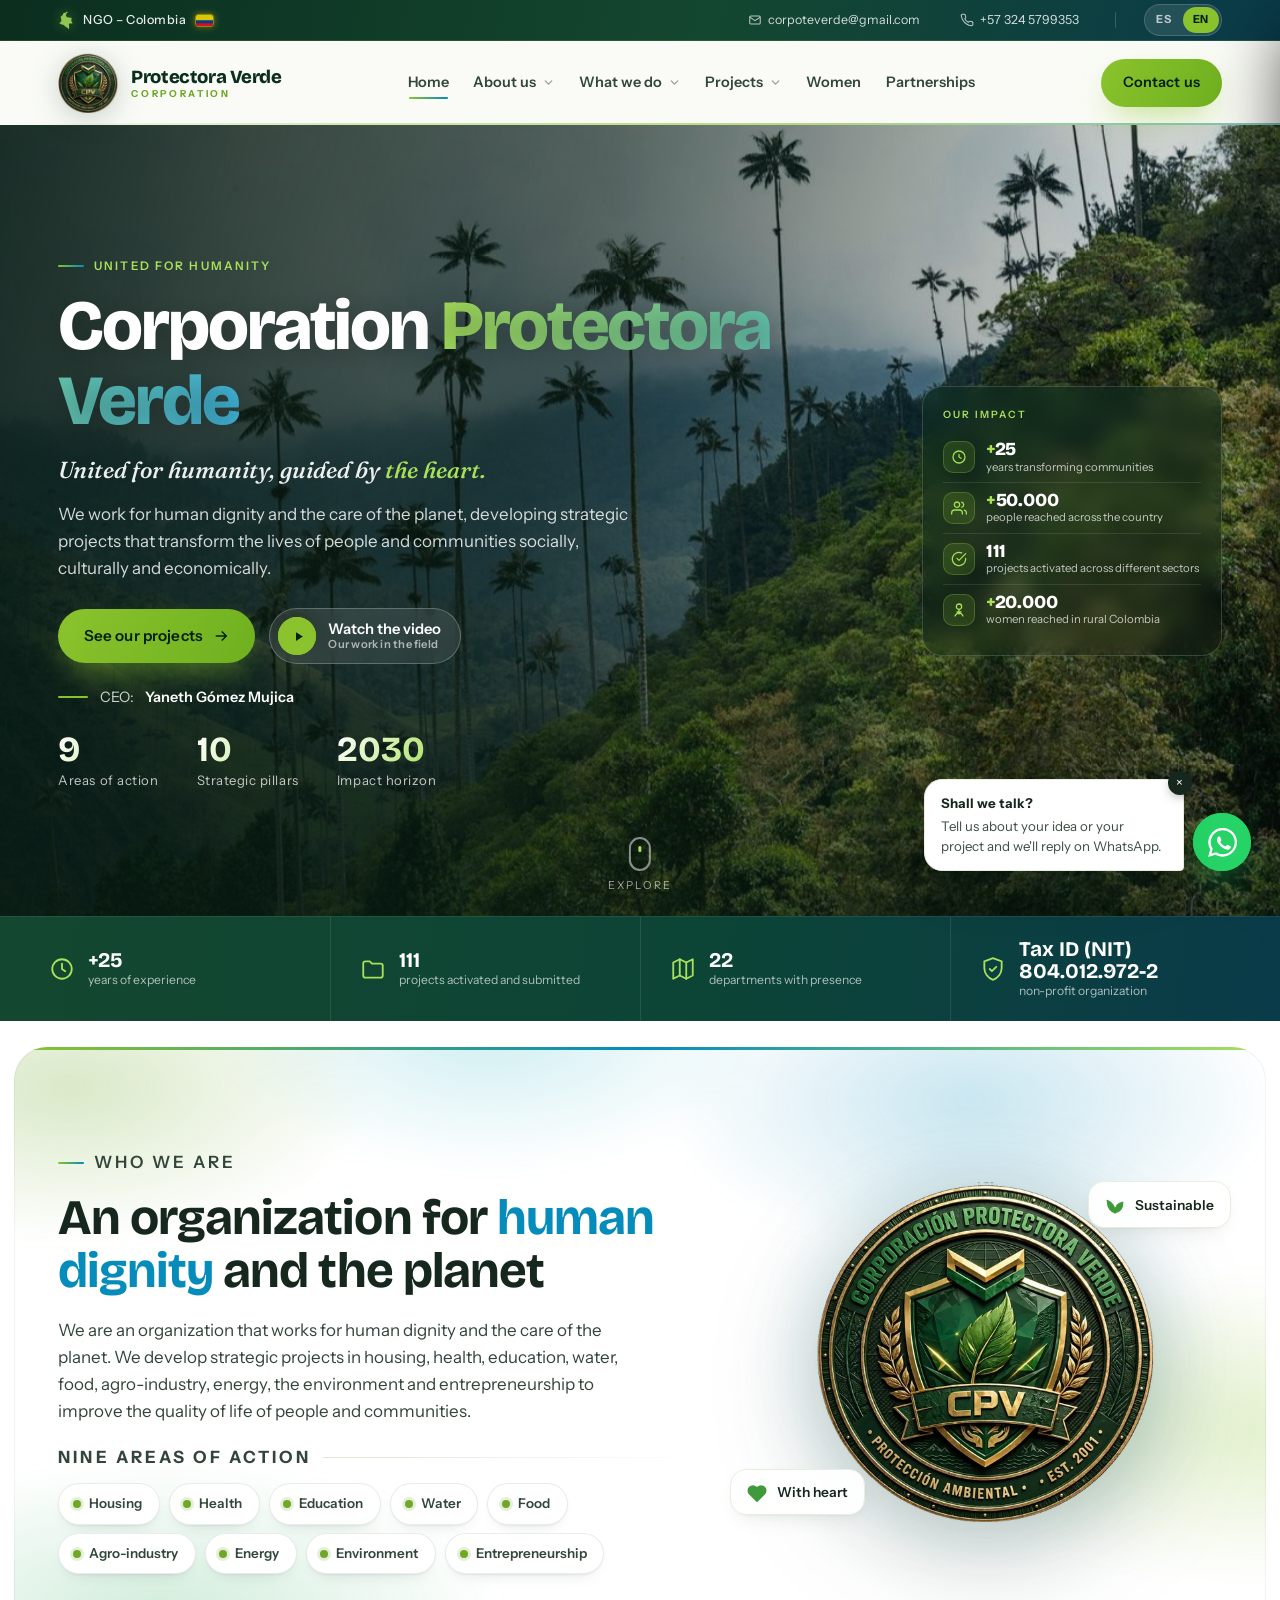
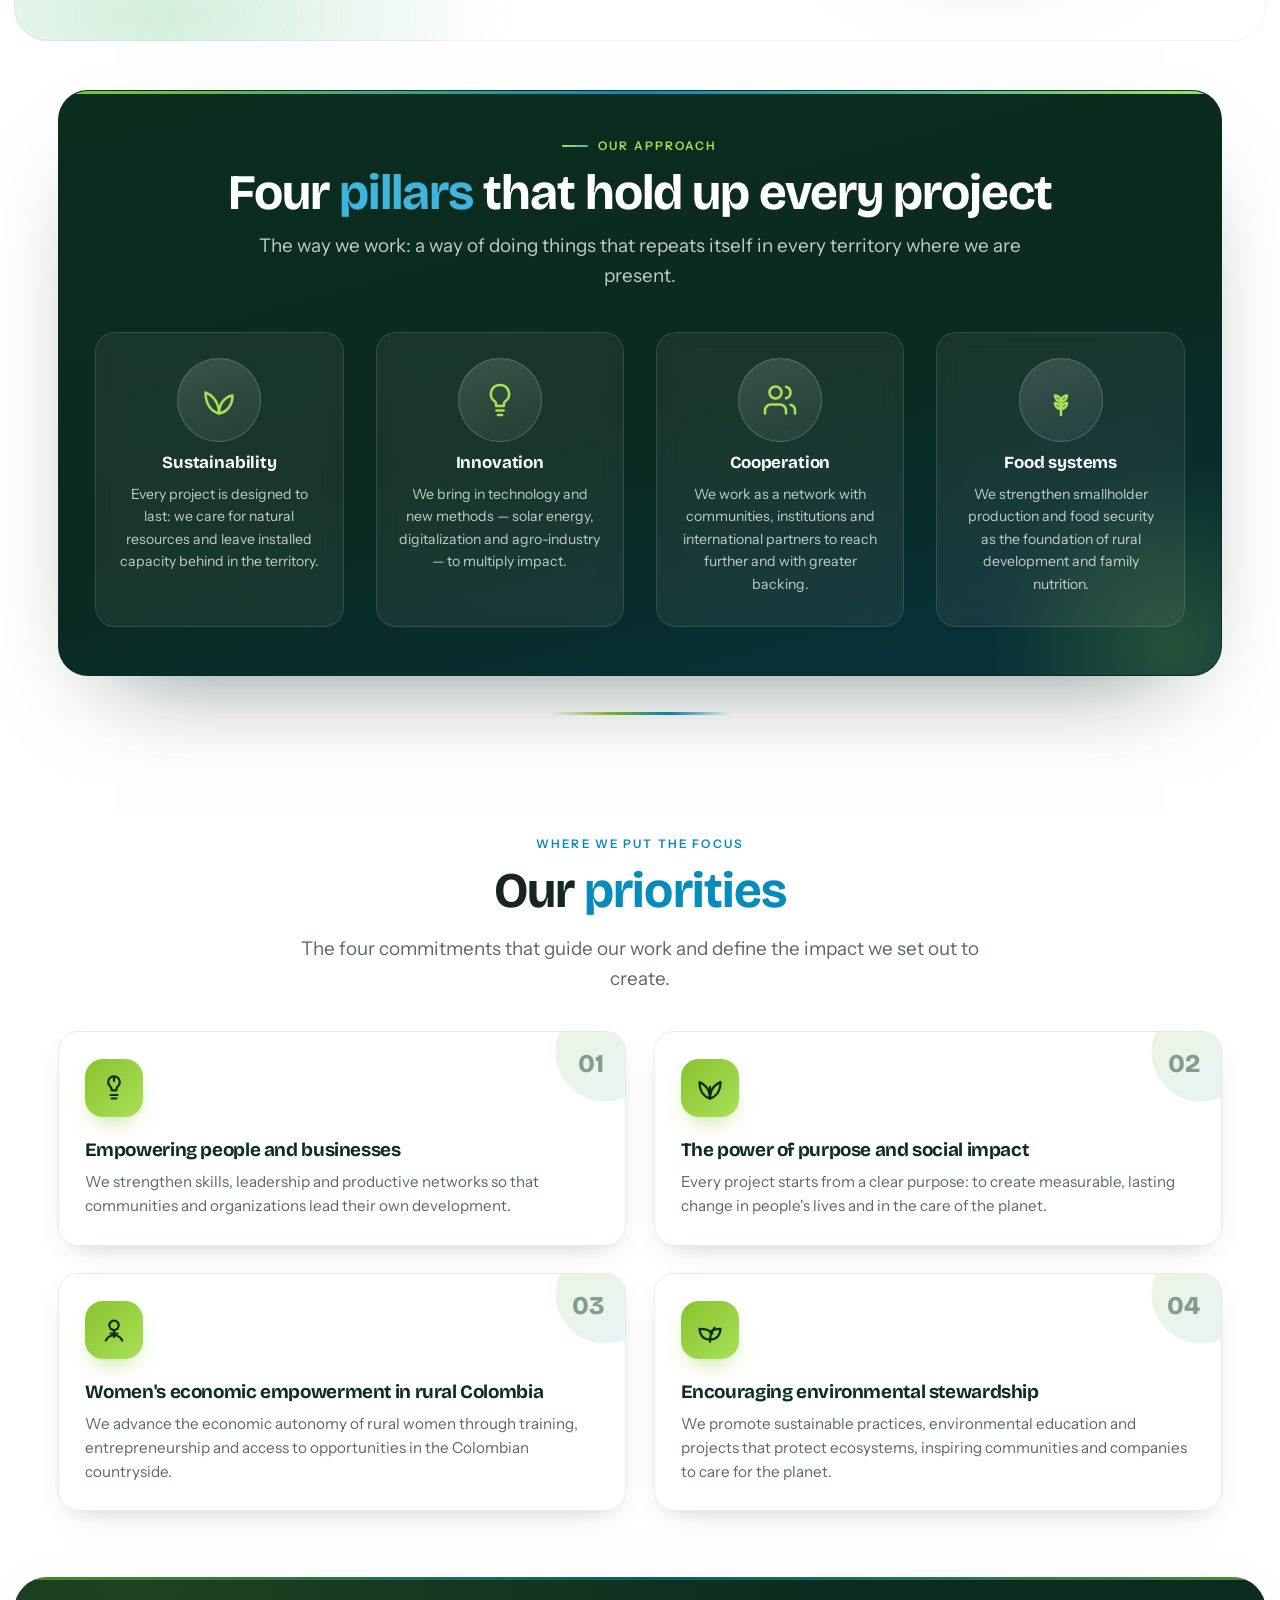
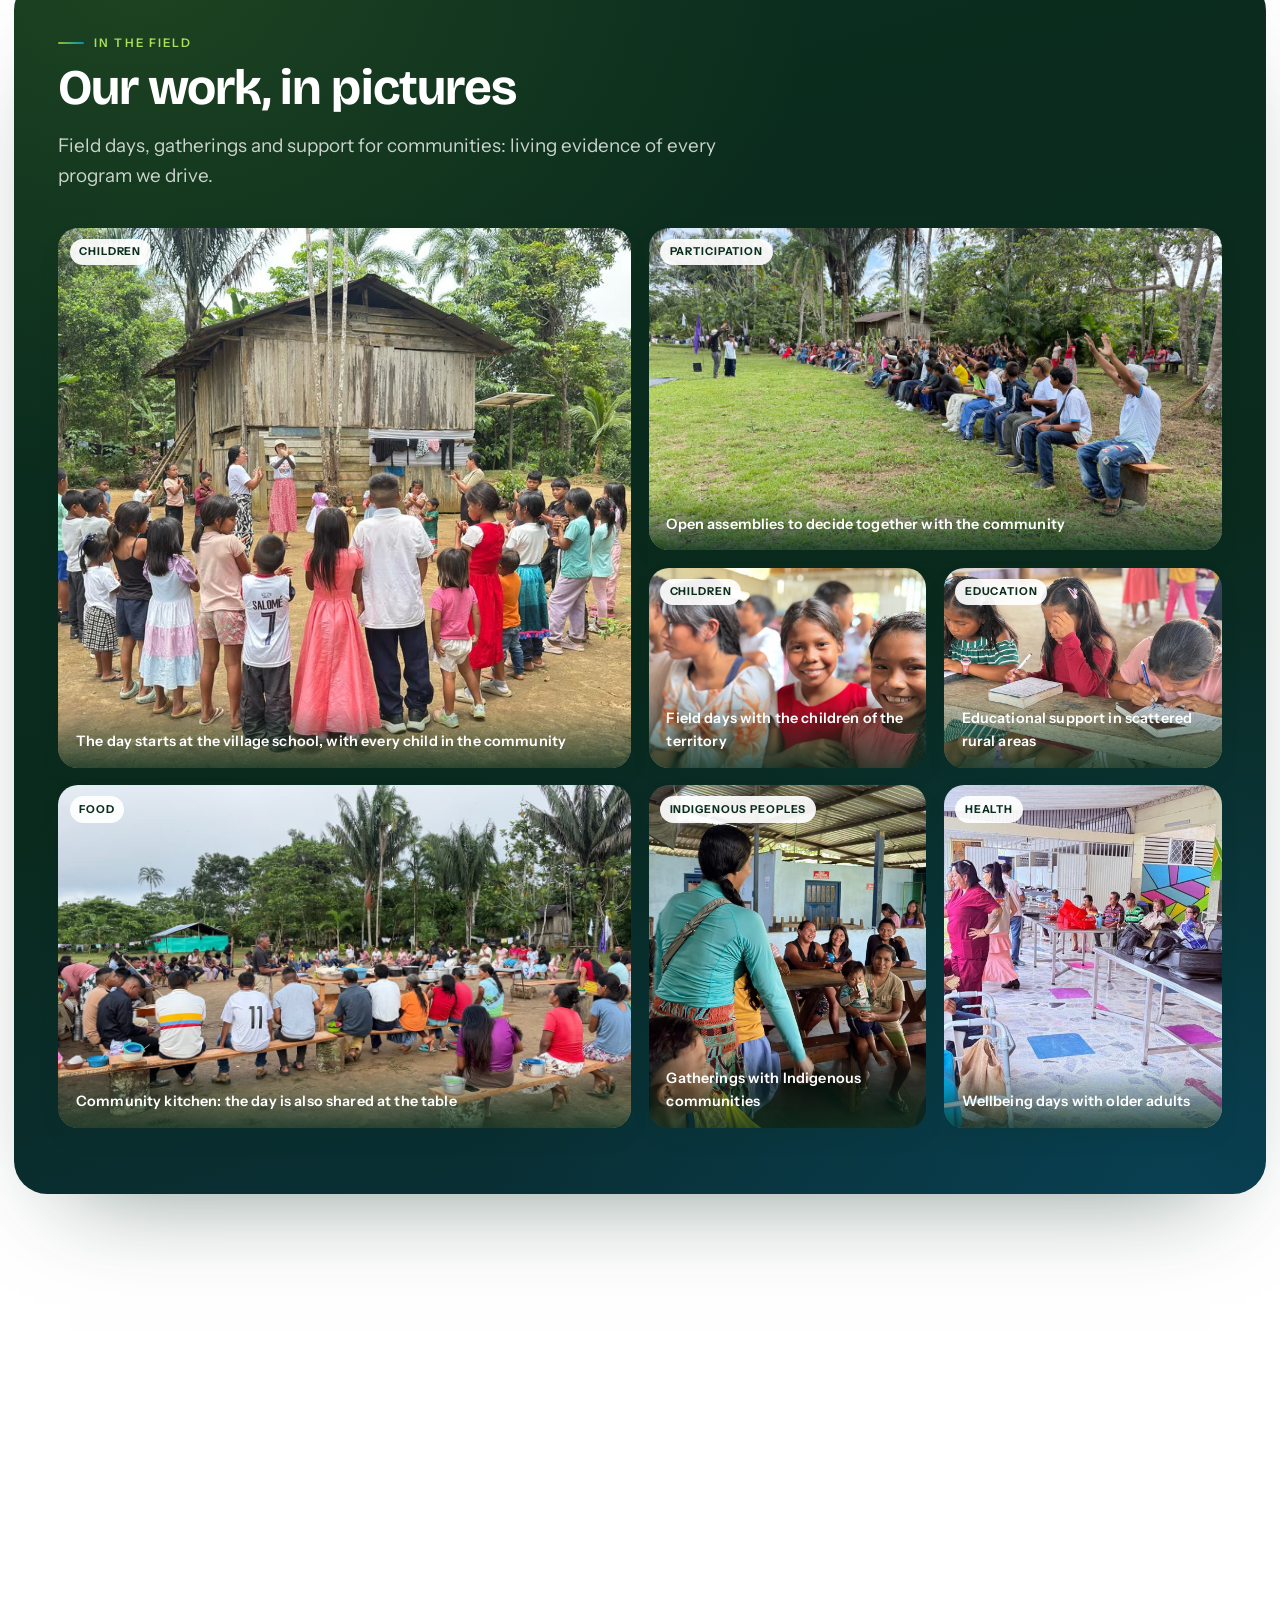
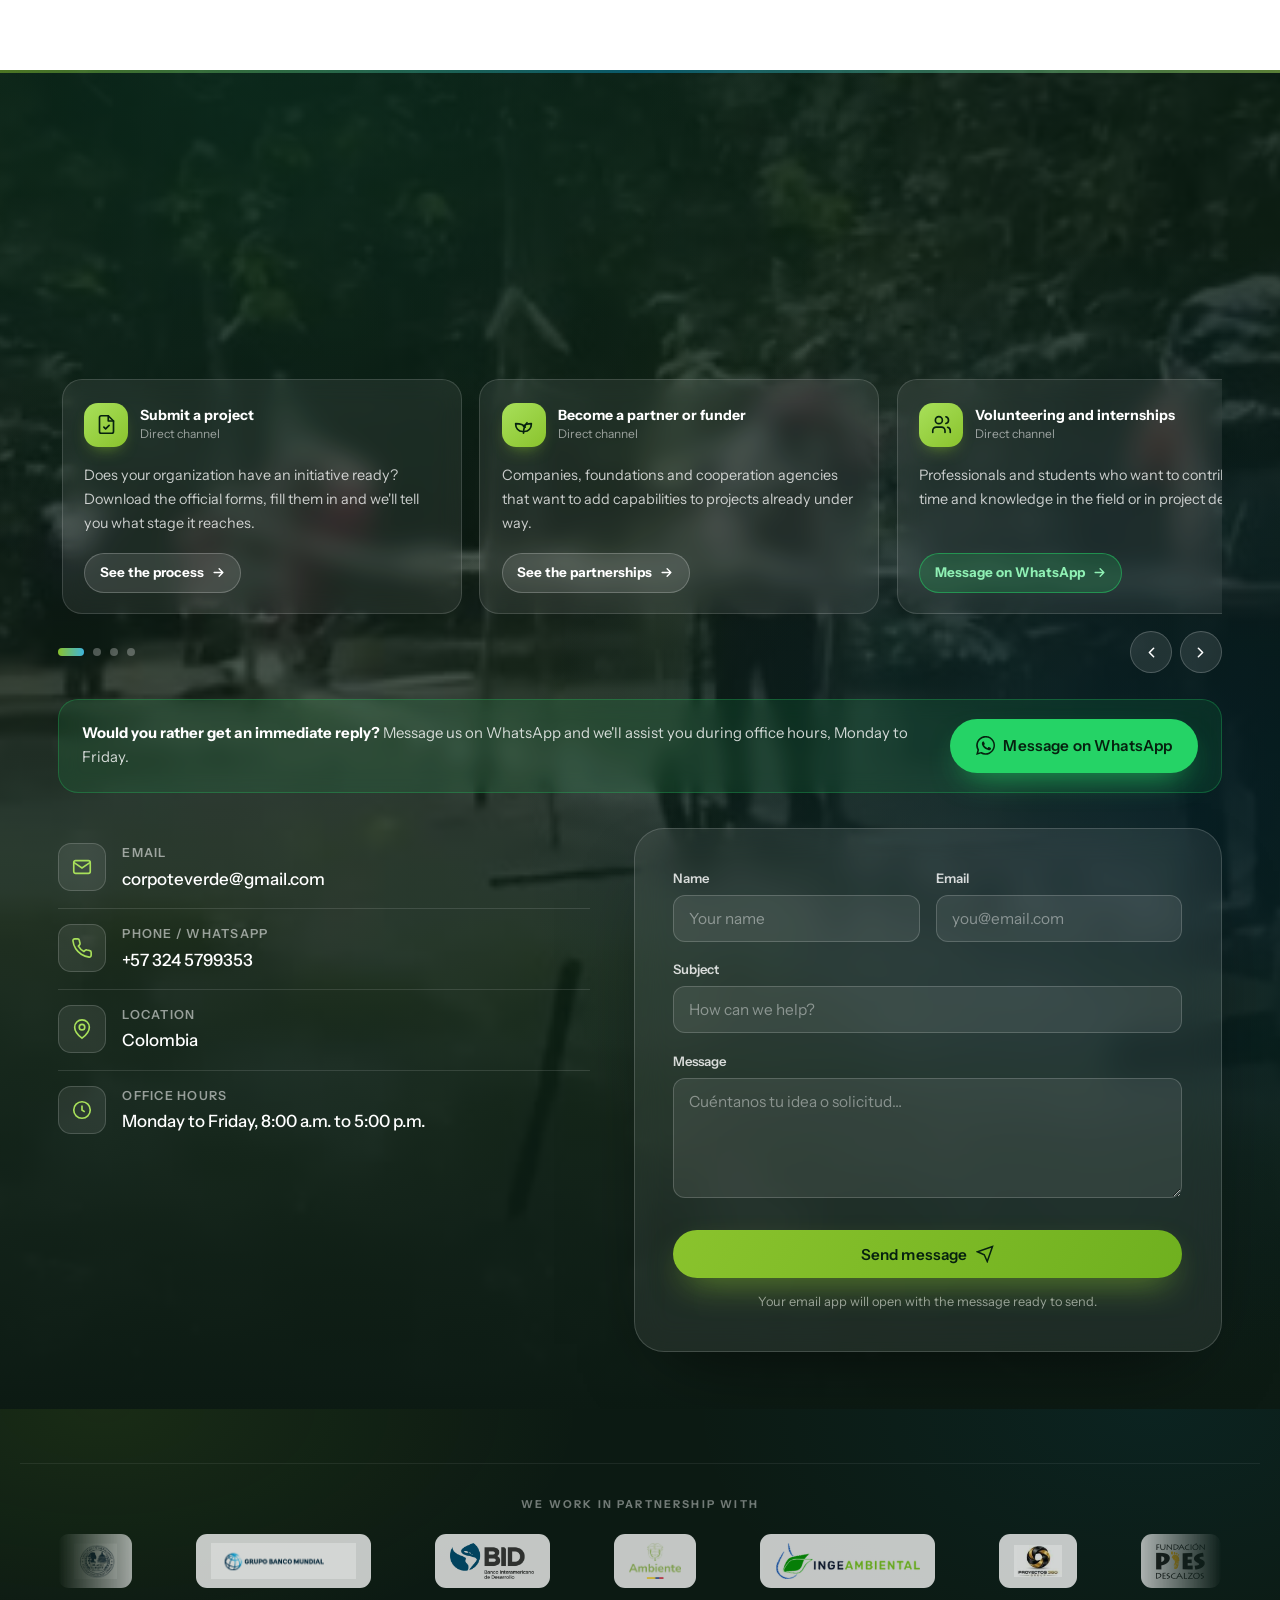
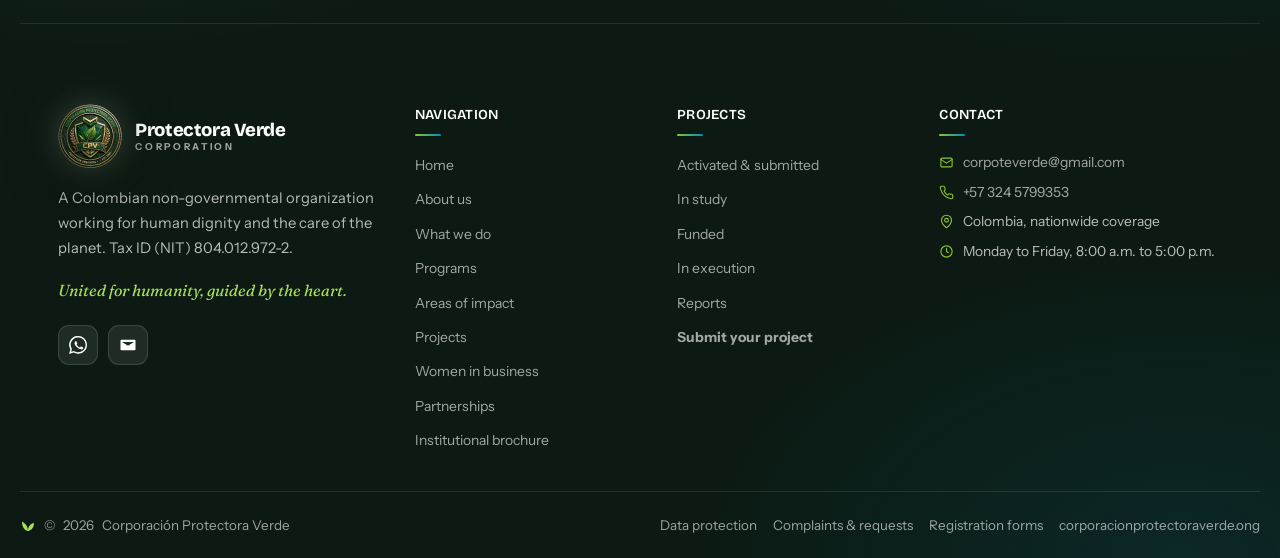
==== index.html @ 6cab3f8e "actualización mapa de calor de proyectos Colombia Corp" ====
<!DOCTYPE html>
<html lang="es">
<head>
<meta charset="UTF-8"/>
<meta name="viewport" content="width=device-width, initial-scale=1"/>
<meta http-equiv="Cache-Control" content="no-cache, must-revalidate"/>
<title>Corporación Protectora Verde. Unidos por la humanidad, guiados por el corazón</title>
<meta name="description" content="ONG colombiana que trabaja por la dignidad humana y el cuidado del planeta: vivienda, salud, educación, agua, alimentación, energía, medio ambiente y emprendimiento."/>
<meta name="theme-color" content="#0B2E1F"/>
<link rel="icon" href="img/logo.png?v=1036278d" type="image/png"/>
<link rel="preconnect" href="https://fonts.googleapis.com"/>
<link rel="preconnect" href="https://fonts.gstatic.com" crossorigin/>
<link href="https://fonts.googleapis.com/css2?family=Bricolage+Grotesque:opsz,wght@12..96,500;12..96,600;12..96,700;12..96,800&family=Fraunces:ital,opsz,wght@1,9..144,400;1,9..144,500;1,9..144,600&family=Instrument+Sans:wght@400;500;600&display=swap" rel="stylesheet"/>
<link rel="stylesheet" href="css/styles.css?v=1036278d"/>
<link rel="stylesheet" href="css/rediseno.css?v=1036278d"/>
</head>
<body class="cargando">
<div class="loader" id="loader" role="status" aria-live="polite">
  <div class="loader-in">
    <div class="loader-mark"><img src="img/logo.webp?v=1036278d" alt=""/></div>
    <p class="loader-word">Corporación Protectora Verde<span>Unidos por la humanidad</span></p>
    <div class="loader-bar"><i></i></div>
  </div>
</div>
<div class="progreso" id="progreso"></div>

<div class="topbar">
  <div class="wrap">
    <span class="tb-left"><svg class="co-mapa" viewBox="0 0 22 26" aria-hidden="true"><path d="M12.66 0.70C12.49 0.66,12.19 0.90,11.93 1.09C11.67 1.27,11.25 1.85,10.83 2.04C10.41 2.24,9.34 2.39,8.94 2.48C8.55 2.57,8.27 2.53,7.99 2.70C7.72 2.88,7.13 3.41,6.97 3.73C6.80 4.05,6.85 4.77,6.82 4.98C6.79 5.18,6.80 5.16,6.75 5.20C6.70 5.24,6.63 5.16,6.48 5.27C6.34 5.38,5.87 5.79,5.69 6.00C5.52 6.22,5.27 6.66,5.21 6.81C5.15 6.97,5.31 7.02,5.24 7.10C5.17 7.19,4.81 7.48,4.70 7.40C4.59 7.31,4.49 6.65,4.43 6.49C4.38 6.33,4.42 5.96,4.32 6.25C4.22 6.55,3.74 8.07,3.73 8.57C3.72 9.08,4.21 9.53,4.26 9.86C4.31 10.20,4.01 10.47,4.07 10.95C4.13 11.43,4.77 12.70,4.70 13.30C4.62 13.90,3.88 14.79,3.53 15.22C3.17 15.65,2.33 16.10,2.18 16.35C2.03 16.60,2.19 16.81,2.43 17.01C2.67 17.21,3.55 17.58,3.91 17.78C4.27 17.97,4.57 18.28,4.99 18.41C5.41 18.54,6.46 18.58,6.89 18.70C7.33 18.82,7.66 18.92,8.09 19.27C8.53 19.62,9.40 20.72,9.97 21.20C10.54 21.67,11.57 22.25,12.16 22.66C12.76 23.08,13.79 23.78,14.21 24.13C14.64 24.48,15.03 25.69,15.18 25.17C15.33 24.66,15.29 21.58,15.31 20.46C15.33 19.34,14.70 17.61,15.31 17.16C15.92 16.71,19.11 17.43,19.67 17.23C20.24 17.04,19.48 16.18,19.34 15.77C19.20 15.35,18.83 14.69,18.68 14.30C18.53 13.91,18.23 13.59,18.24 12.98C18.25 12.36,18.79 10.42,18.72 9.91C18.65 9.39,18.28 9.46,17.73 9.31C17.18 9.15,15.37 8.89,14.80 8.79C14.23 8.69,13.96 8.62,13.63 8.60C13.30 8.58,12.70 8.71,12.46 8.65C12.21 8.58,12.01 8.33,11.87 8.13C11.74 7.94,11.67 7.58,11.51 7.25C11.34 6.92,10.75 6.07,10.70 5.78C10.65 5.50,11.02 5.50,11.14 5.20C11.26 4.89,11.43 3.93,11.58 3.58C11.73 3.23,12.01 2.93,12.24 2.70C12.46 2.47,13.06 2.15,13.19 1.97C13.32 1.78,13.26 1.56,13.19 1.38C13.12 1.20,12.84 0.75,12.66 0.70Z"/></svg> ONG &ndash; Colombia<span class="co-bandera" aria-hidden="true"><svg viewBox="0 0 18 12" preserveAspectRatio="none"><rect width="18" height="6" fill="#FCD116"/><rect y="6" width="18" height="3" fill="#003893"/><rect y="9" width="18" height="3" fill="#CE1126"/></svg></span></span>
    <span class="tb-right">
      <a class="tb-mail" href="mailto:corpoteverde@gmail.com"><svg viewBox="0 0 24 24" fill="none" stroke="currentColor" stroke-width="1.8"><rect x="3" y="5" width="18" height="14" rx="2"/><path d="m3 7 9 6 9-6"/></svg><span>corpoteverde@gmail.com</span></a>
      <a class="tb-tel" href="tel:+573245799353"><svg viewBox="0 0 24 24" fill="none" stroke="currentColor" stroke-width="1.8"><path d="M22 16.9v3a2 2 0 0 1-2.2 2 19.8 19.8 0 0 1-8.6-3.1 19.5 19.5 0 0 1-6-6 19.8 19.8 0 0 1-3.1-8.7A2 2 0 0 1 4.1 2h3a2 2 0 0 1 2 1.7c.1 1 .4 1.9.7 2.8a2 2 0 0 1-.5 2.1L8.1 9.9a16 16 0 0 0 6 6l1.3-1.3a2 2 0 0 1 2.1-.4c.9.3 1.8.5 2.8.6a2 2 0 0 1 1.7 2Z"/></svg><span>+57 324 5799353</span></a>
      <span class="tb-sep"></span>
      <span class="lang" id="lang" role="group" aria-label="Idioma / Language">
        <button type="button" data-lang="es" class="on" aria-pressed="true">ES</button>
        <button type="button" data-lang="en" aria-pressed="false">EN</button>
      </span>
    </span>
  </div>
</div>

<header class="header" id="header">
  <div class="wrap nav">
    <a href="index.html" class="brand" aria-label="Inicio | Corporación Protectora Verde">
      <span class="ring"><img src="img/logo.webp?v=1036278d" alt="Corporación Protectora Verde"/></span>
      <span class="bn"><b>Protectora Verde</b><span>Corporación</span></span>
    </a>
    <nav class="menu" id="menu" aria-label="Menú principal">
      <a href="index.html" class="active">Inicio</a>
      <span class="has-sub"><a href="nosotros.html">Nosotros<svg class="sub-caret" viewBox="0 0 24 24" fill="none" stroke="currentColor" stroke-width="2.4" stroke-linecap="round" stroke-linejoin="round"><path d="m6 9 6 6 6-6"/></svg></a><span class="submenu"><a href="nosotros.html#conocenos"><span class="mm-ic"><svg class="" viewBox="0 0 24 24" fill="none" stroke="currentColor" stroke-width="1.9" stroke-linecap="round" stroke-linejoin="round" aria-hidden="true"><path d="M20.8 6.4a5.5 5.5 0 0 0-7.8 0L12 7.4l-1-1a5.5 5.5 0 0 0-7.8 7.8l8.8 8.8 8.8-8.8a5.5 5.5 0 0 0 0-7.8Z"/></svg></span><span class="mm-tx">Conócenos<small>Quiénes somos y de dónde venimos</small></span></a><a href="nosotros.html#mision"><span class="mm-ic"><svg class="" viewBox="0 0 24 24" fill="none" stroke="currentColor" stroke-width="1.9" stroke-linecap="round" stroke-linejoin="round" aria-hidden="true"><circle cx="12" cy="12" r="9"/><circle cx="12" cy="12" r="5"/><circle cx="12" cy="12" r="1.4"/></svg></span><span class="mm-tx">Misión<small>El propósito que nos mueve</small></span></a><a href="nosotros.html#vision"><span class="mm-ic"><svg class="" viewBox="0 0 24 24" fill="none" stroke="currentColor" stroke-width="1.9" stroke-linecap="round" stroke-linejoin="round" aria-hidden="true"><path d="M2 12s3.6-7 10-7 10 7 10 7-3.6 7-10 7-10-7-10-7Z"/><circle cx="12" cy="12" r="3"/></svg></span><span class="mm-tx">Visión<small>Hacia dónde vamos al 2030</small></span></a><a href="nosotros.html#valores"><span class="mm-ic"><svg class="" viewBox="0 0 24 24" fill="none" stroke="currentColor" stroke-width="1.9" stroke-linecap="round" stroke-linejoin="round" aria-hidden="true"><path d="M12 2 4 5v6c0 5 3.4 9.4 8 11 4.6-1.6 8-6 8-11V5l-8-3Z"/></svg></span><span class="mm-tx">Valores<small>Los principios que nos guían</small></span></a><a href="nosotros.html#equipo"><span class="mm-ic"><svg class="" viewBox="0 0 24 24" fill="none" stroke="currentColor" stroke-width="1.9" stroke-linecap="round" stroke-linejoin="round" aria-hidden="true"><path d="M16 21v-2a4 4 0 0 0-4-4H6a4 4 0 0 0-4 4v2"/><circle cx="9" cy="7" r="4"/><path d="M22 21v-2a4 4 0 0 0-3-3.87"/></svg></span><span class="mm-tx">Equipo de trabajo<small>Las personas detrás de cada proyecto</small></span></a><a href="nosotros.html#proteccion-datos"><span class="mm-ic"><svg class="" viewBox="0 0 24 24" fill="none" stroke="currentColor" stroke-width="1.9" stroke-linecap="round" stroke-linejoin="round" aria-hidden="true"><rect x="4" y="10" width="16" height="11" rx="2"/><path d="M8 10V7a4 4 0 0 1 8 0v3"/></svg></span><span class="mm-tx">Protección de datos<small>Tratamiento de la información</small></span></a><a href="nosotros.html#pqr"><span class="mm-ic"><svg class="" viewBox="0 0 24 24" fill="none" stroke="currentColor" stroke-width="1.9" stroke-linecap="round" stroke-linejoin="round" aria-hidden="true"><path d="M21 15a2 2 0 0 1-2 2H8l-5 4V5a2 2 0 0 1 2-2h14a2 2 0 0 1 2 2Z"/></svg></span><span class="mm-tx">Peticiones, quejas y reclamos<small>Canal de atención ciudadana</small></span></a></span></span>
      <span class="has-sub"><a href="programas.html#que-hacemos">Qué hacemos<svg class="sub-caret" viewBox="0 0 24 24" fill="none" stroke="currentColor" stroke-width="2.4" stroke-linecap="round" stroke-linejoin="round"><path d="m6 9 6 6 6-6"/></svg></a><span class="submenu"><a href="programas.html#que-hacemos"><span class="mm-ic"><svg class="" viewBox="0 0 24 24" fill="none" stroke="currentColor" stroke-width="1.9" stroke-linecap="round" stroke-linejoin="round" aria-hidden="true"><path d="m12 2 9 5-9 5-9-5 9-5Z"/><path d="m3 12 9 5 9-5M3 17l9 5 9-5"/></svg></span><span class="mm-tx">Áreas de acción<small>Los nueve frentes donde trabajamos</small></span></a><a href="programas.html#programas"><span class="mm-ic"><svg class="" viewBox="0 0 24 24" fill="none" stroke="currentColor" stroke-width="1.9" stroke-linecap="round" stroke-linejoin="round" aria-hidden="true"><path d="M12 21C12 12 6 8 3 7c0 9 5 13 9 14Z"/><path d="M12 21c0-7 4-11 9-12 0 7-4 11-9 12Z"/></svg></span><span class="mm-tx">Programas<small>Iniciativas en marcha en el territorio</small></span></a><a href="programas.html#ejes"><span class="mm-ic"><svg class="" viewBox="0 0 24 24" fill="none" stroke="currentColor" stroke-width="1.9" stroke-linecap="round" stroke-linejoin="round" aria-hidden="true"><path d="M12 2v4M12 18v4M4.9 4.9l2.9 2.9M16.2 16.2l2.9 2.9M2 12h4M18 12h4M4.9 19.1l2.9-2.9M16.2 7.8l2.9-2.9"/></svg></span><span class="mm-tx">Ejes estratégicos<small>Las diez líneas que ordenan el trabajo</small></span></a><a href="programas.html#incidencia"><span class="mm-ic"><svg class="" viewBox="0 0 24 24" fill="none" stroke="currentColor" stroke-width="1.9" stroke-linecap="round" stroke-linejoin="round" aria-hidden="true"><path d="m9 3-6 3v15l6-3 6 3 6-3V3l-6 3-6-3Z"/><path d="M9 3v15M15 6v15"/></svg></span><span class="mm-tx">Zonas de incidencia<small>Mapa interactivo de nuestra presencia</small></span></a><a href="programas.html#territorio"><span class="mm-ic"><svg class="" viewBox="0 0 24 24" fill="none" stroke="currentColor" stroke-width="1.9" stroke-linecap="round" stroke-linejoin="round" aria-hidden="true"><rect x="2" y="6" width="14" height="12" rx="2"/><path d="m16 11 6-3v8l-6-3Z"/></svg></span><span class="mm-tx">En territorio<small>Video y galería de nuestras jornadas</small></span></a></span></span>
      <span class="has-sub"><a href="proyectos.html">Proyectos<svg class="sub-caret" viewBox="0 0 24 24" fill="none" stroke="currentColor" stroke-width="2.4" stroke-linecap="round" stroke-linejoin="round"><path d="m6 9 6 6 6-6"/></svg></a><span class="submenu submenu-2c"><a href="proyectos.html#activados"><span class="mm-ic"><svg class="" viewBox="0 0 24 24" fill="none" stroke="currentColor" stroke-width="1.9" stroke-linecap="round" stroke-linejoin="round" aria-hidden="true"><path d="M3 7a2 2 0 0 1 2-2h4l2 2h8a2 2 0 0 1 2 2v9a2 2 0 0 1-2 2H5a2 2 0 0 1-2-2Z"/></svg></span><span class="mm-tx">Activados presentados<small>Portafolio completo con buscador</small></span></a><a href="proyectos.html#estudio"><span class="mm-ic"><svg class="" viewBox="0 0 24 24" fill="none" stroke="currentColor" stroke-width="1.9" stroke-linecap="round" stroke-linejoin="round" aria-hidden="true"><circle cx="11" cy="11" r="7"/><path d="m20 20-3.5-3.5"/></svg></span><span class="mm-tx">Estudio<small>En formulación y estructuración</small></span></a><a href="proyectos.html#viables"><span class="mm-ic"><svg class="" viewBox="0 0 24 24" fill="none" stroke="currentColor" stroke-width="1.9" stroke-linecap="round" stroke-linejoin="round" aria-hidden="true"><path d="M22 11.1V12a10 10 0 1 1-5.9-9.1"/><path d="M22 4 12 14l-3-3"/></svg></span><span class="mm-tx">Viables<small>Con concepto técnico favorable</small></span></a><a href="proyectos.html#aprobados"><span class="mm-ic"><svg class="" viewBox="0 0 24 24" fill="none" stroke="currentColor" stroke-width="1.9" stroke-linecap="round" stroke-linejoin="round" aria-hidden="true"><path d="M9 12h6M12 3v4"/><rect x="3" y="7" width="18" height="14" rx="2"/></svg></span><span class="mm-tx">Aprobados<small>Avalados por la entidad competente</small></span></a><a href="proyectos.html#financiados"><span class="mm-ic"><svg class="" viewBox="0 0 24 24" fill="none" stroke="currentColor" stroke-width="1.9" stroke-linecap="round" stroke-linejoin="round" aria-hidden="true"><rect x="2" y="6" width="20" height="12" rx="2"/><circle cx="12" cy="12" r="2.6"/></svg></span><span class="mm-tx">Financiados<small>Con recursos asegurados</small></span></a><a href="proyectos.html#ejecucion"><span class="mm-ic"><svg class="" viewBox="0 0 24 24" fill="none" stroke="currentColor" stroke-width="1.9" stroke-linecap="round" stroke-linejoin="round" aria-hidden="true"><circle cx="12" cy="12" r="3"/><path d="M19.4 15a1.6 1.6 0 0 0 .3 1.8l.1.1a2 2 0 1 1-2.8 2.8l-.1-.1a1.6 1.6 0 0 0-2.7 1.1V21a2 2 0 1 1-4 0v-.1A1.6 1.6 0 0 0 7 19.4a1.6 1.6 0 0 0-1.8.3l-.1.1a2 2 0 1 1-2.8-2.8l.1-.1A1.6 1.6 0 0 0 3 14.1H3a2 2 0 1 1 0-4h.1A1.6 1.6 0 0 0 4.6 7a1.6 1.6 0 0 0-.3-1.8l-.1-.1a2 2 0 1 1 2.8-2.8l.1.1A1.6 1.6 0 0 0 9 3h.1a2 2 0 1 1 4 0V3a1.6 1.6 0 0 0 2.7 1.1l.1-.1a2 2 0 1 1 2.8 2.8l-.1.1a1.6 1.6 0 0 0 1.1 2.7H21a2 2 0 1 1 0 4h-.1a1.6 1.6 0 0 0-1.5 1.4Z"/></svg></span><span class="mm-tx">Ejecución<small>Obras y actividades en marcha</small></span></a><a href="proyectos.html#supervision"><span class="mm-ic"><svg class="" viewBox="0 0 24 24" fill="none" stroke="currentColor" stroke-width="1.9" stroke-linecap="round" stroke-linejoin="round" aria-hidden="true"><path d="M2 12s3.6-7 10-7 10 7 10 7-3.6 7-10 7-10-7-10-7Z"/><circle cx="12" cy="12" r="2.6"/></svg></span><span class="mm-tx">Supervisión<small>Seguimiento e interventoría</small></span></a><a href="proyectos.html#ejecutados"><span class="mm-ic"><svg class="" viewBox="0 0 24 24" fill="none" stroke="currentColor" stroke-width="1.9" stroke-linecap="round" stroke-linejoin="round" aria-hidden="true"><path d="M4 22V4M4 4h13l-2 4 2 4H4"/></svg></span><span class="mm-tx">Ejecutados<small>Proyectos entregados y cerrados</small></span></a><a href="proyectos.html#informes"><span class="mm-ic"><svg class="" viewBox="0 0 24 24" fill="none" stroke="currentColor" stroke-width="1.9" stroke-linecap="round" stroke-linejoin="round" aria-hidden="true"><path d="M14 2H6a2 2 0 0 0-2 2v16a2 2 0 0 0 2 2h12a2 2 0 0 0 2-2V8l-6-6Z"/><path d="M14 2v6h6M9 14h6M9 18h4"/></svg></span><span class="mm-tx">Informes<small>Rendición de cuentas y resultados</small></span></a><a class="mm-pie" href="presentar-proyecto.html"><span>Presenta tu proyecto y descarga los formatos de registro</span><svg class="" viewBox="0 0 24 24" fill="none" stroke="currentColor" stroke-width="1.9" stroke-linecap="round" stroke-linejoin="round" aria-hidden="true"><path d="M21 15v4a2 2 0 0 1-2 2H5a2 2 0 0 1-2-2v-4"/><path d="m7 10 5 5 5-5M12 15V3"/></svg></a></span></span>
      <a href="mujeres.html">Mujeres</a>
      <a href="alianzas.html">Alianzas</a>
    </nav>
    <div class="nav-cta">
      <a href="index.html#contacto" class="btn btn-primary">Contáctanos</a>
      <button class="burger" id="burger" aria-label="Abrir menú" aria-expanded="false" aria-controls="drawer"><span></span></button>
    </div>
  </div>
</header>

<aside class="drawer" id="drawer" aria-hidden="true" aria-label="Menú">
  <div class="drawer-head"><img src="img/logo.webp?v=1036278d" alt=""/><span><b>Protectora Verde</b><span>Corporación</span></span></div>
  <a href="index.html">Inicio</a>
  <div class="dgroup"><span>Nosotros</span><a href="nosotros.html#conocenos"><span class="dg-ic"><svg viewBox="0 0 24 24" fill="none" stroke="currentColor" stroke-width="1.9" stroke-linecap="round" stroke-linejoin="round" aria-hidden="true"><path d="M20.8 6.4a5.5 5.5 0 0 0-7.8 0L12 7.4l-1-1a5.5 5.5 0 0 0-7.8 7.8l8.8 8.8 8.8-8.8a5.5 5.5 0 0 0 0-7.8Z"/></svg></span>Conócenos</a><a href="nosotros.html#mision"><span class="dg-ic"><svg viewBox="0 0 24 24" fill="none" stroke="currentColor" stroke-width="1.9" stroke-linecap="round" stroke-linejoin="round" aria-hidden="true"><circle cx="12" cy="12" r="9"/><circle cx="12" cy="12" r="5"/><circle cx="12" cy="12" r="1.4"/></svg></span>Misión</a><a href="nosotros.html#vision"><span class="dg-ic"><svg viewBox="0 0 24 24" fill="none" stroke="currentColor" stroke-width="1.9" stroke-linecap="round" stroke-linejoin="round" aria-hidden="true"><path d="M2 12s3.6-7 10-7 10 7 10 7-3.6 7-10 7-10-7-10-7Z"/><circle cx="12" cy="12" r="3"/></svg></span>Visión</a><a href="nosotros.html#valores"><span class="dg-ic"><svg viewBox="0 0 24 24" fill="none" stroke="currentColor" stroke-width="1.9" stroke-linecap="round" stroke-linejoin="round" aria-hidden="true"><path d="M12 2 4 5v6c0 5 3.4 9.4 8 11 4.6-1.6 8-6 8-11V5l-8-3Z"/></svg></span>Valores</a><a href="nosotros.html#equipo"><span class="dg-ic"><svg viewBox="0 0 24 24" fill="none" stroke="currentColor" stroke-width="1.9" stroke-linecap="round" stroke-linejoin="round" aria-hidden="true"><path d="M16 21v-2a4 4 0 0 0-4-4H6a4 4 0 0 0-4 4v2"/><circle cx="9" cy="7" r="4"/><path d="M22 21v-2a4 4 0 0 0-3-3.87"/></svg></span>Equipo de trabajo</a><a href="nosotros.html#proteccion-datos"><span class="dg-ic"><svg viewBox="0 0 24 24" fill="none" stroke="currentColor" stroke-width="1.9" stroke-linecap="round" stroke-linejoin="round" aria-hidden="true"><rect x="4" y="10" width="16" height="11" rx="2"/><path d="M8 10V7a4 4 0 0 1 8 0v3"/></svg></span>Protección de datos</a><a href="nosotros.html#pqr"><span class="dg-ic"><svg viewBox="0 0 24 24" fill="none" stroke="currentColor" stroke-width="1.9" stroke-linecap="round" stroke-linejoin="round" aria-hidden="true"><path d="M21 15a2 2 0 0 1-2 2H8l-5 4V5a2 2 0 0 1 2-2h14a2 2 0 0 1 2 2Z"/></svg></span>Quejas y reclamos</a></div>
  <div class="dgroup"><span>Qué hacemos</span><a href="programas.html#que-hacemos"><span class="dg-ic"><svg viewBox="0 0 24 24" fill="none" stroke="currentColor" stroke-width="1.9" stroke-linecap="round" stroke-linejoin="round" aria-hidden="true"><path d="m12 2 9 5-9 5-9-5 9-5Z"/><path d="m3 12 9 5 9-5M3 17l9 5 9-5"/></svg></span>Áreas de acción</a><a href="programas.html#programas"><span class="dg-ic"><svg viewBox="0 0 24 24" fill="none" stroke="currentColor" stroke-width="1.9" stroke-linecap="round" stroke-linejoin="round" aria-hidden="true"><path d="M12 21C12 12 6 8 3 7c0 9 5 13 9 14Z"/><path d="M12 21c0-7 4-11 9-12 0 7-4 11-9 12Z"/></svg></span>Programas</a><a href="programas.html#ejes"><span class="dg-ic"><svg viewBox="0 0 24 24" fill="none" stroke="currentColor" stroke-width="1.9" stroke-linecap="round" stroke-linejoin="round" aria-hidden="true"><path d="M12 2v4M12 18v4M4.9 4.9l2.9 2.9M16.2 16.2l2.9 2.9M2 12h4M18 12h4M4.9 19.1l2.9-2.9M16.2 7.8l2.9-2.9"/></svg></span>Ejes estratégicos</a><a href="programas.html#incidencia"><span class="dg-ic"><svg viewBox="0 0 24 24" fill="none" stroke="currentColor" stroke-width="1.9" stroke-linecap="round" stroke-linejoin="round" aria-hidden="true"><path d="m9 3-6 3v15l6-3 6 3 6-3V3l-6 3-6-3Z"/><path d="M9 3v15M15 6v15"/></svg></span>Zonas de incidencia</a><a href="programas.html#territorio"><span class="dg-ic"><svg viewBox="0 0 24 24" fill="none" stroke="currentColor" stroke-width="1.9" stroke-linecap="round" stroke-linejoin="round" aria-hidden="true"><rect x="2" y="6" width="14" height="12" rx="2"/><path d="m16 11 6-3v8l-6-3Z"/></svg></span>En territorio</a></div>
  <div class="dgroup"><span>Proyectos</span><a href="proyectos.html#activados"><span class="dg-ic"><svg viewBox="0 0 24 24" fill="none" stroke="currentColor" stroke-width="1.9" stroke-linecap="round" stroke-linejoin="round" aria-hidden="true"><path d="M3 7a2 2 0 0 1 2-2h4l2 2h8a2 2 0 0 1 2 2v9a2 2 0 0 1-2 2H5a2 2 0 0 1-2-2Z"/></svg></span>Activados presentados</a><a href="proyectos.html#estudio"><span class="dg-ic"><svg viewBox="0 0 24 24" fill="none" stroke="currentColor" stroke-width="1.9" stroke-linecap="round" stroke-linejoin="round" aria-hidden="true"><circle cx="11" cy="11" r="7"/><path d="m20 20-3.5-3.5"/></svg></span>Estudio</a><a href="proyectos.html#viables"><span class="dg-ic"><svg viewBox="0 0 24 24" fill="none" stroke="currentColor" stroke-width="1.9" stroke-linecap="round" stroke-linejoin="round" aria-hidden="true"><path d="M22 11.1V12a10 10 0 1 1-5.9-9.1"/><path d="M22 4 12 14l-3-3"/></svg></span>Viables</a><a href="proyectos.html#aprobados"><span class="dg-ic"><svg viewBox="0 0 24 24" fill="none" stroke="currentColor" stroke-width="1.9" stroke-linecap="round" stroke-linejoin="round" aria-hidden="true"><path d="M9 12h6M12 3v4"/><rect x="3" y="7" width="18" height="14" rx="2"/></svg></span>Aprobados</a><a href="proyectos.html#financiados"><span class="dg-ic"><svg viewBox="0 0 24 24" fill="none" stroke="currentColor" stroke-width="1.9" stroke-linecap="round" stroke-linejoin="round" aria-hidden="true"><rect x="2" y="6" width="20" height="12" rx="2"/><circle cx="12" cy="12" r="2.6"/></svg></span>Financiados</a><a href="proyectos.html#ejecucion"><span class="dg-ic"><svg viewBox="0 0 24 24" fill="none" stroke="currentColor" stroke-width="1.9" stroke-linecap="round" stroke-linejoin="round" aria-hidden="true"><circle cx="12" cy="12" r="3"/><path d="M19.4 15a1.6 1.6 0 0 0 .3 1.8l.1.1a2 2 0 1 1-2.8 2.8l-.1-.1a1.6 1.6 0 0 0-2.7 1.1V21a2 2 0 1 1-4 0v-.1A1.6 1.6 0 0 0 7 19.4a1.6 1.6 0 0 0-1.8.3l-.1.1a2 2 0 1 1-2.8-2.8l.1-.1A1.6 1.6 0 0 0 3 14.1H3a2 2 0 1 1 0-4h.1A1.6 1.6 0 0 0 4.6 7a1.6 1.6 0 0 0-.3-1.8l-.1-.1a2 2 0 1 1 2.8-2.8l.1.1A1.6 1.6 0 0 0 9 3h.1a2 2 0 1 1 4 0V3a1.6 1.6 0 0 0 2.7 1.1l.1-.1a2 2 0 1 1 2.8 2.8l-.1.1a1.6 1.6 0 0 0 1.1 2.7H21a2 2 0 1 1 0 4h-.1a1.6 1.6 0 0 0-1.5 1.4Z"/></svg></span>Ejecución</a><a href="proyectos.html#supervision"><span class="dg-ic"><svg viewBox="0 0 24 24" fill="none" stroke="currentColor" stroke-width="1.9" stroke-linecap="round" stroke-linejoin="round" aria-hidden="true"><path d="M2 12s3.6-7 10-7 10 7 10 7-3.6 7-10 7-10-7-10-7Z"/><circle cx="12" cy="12" r="2.6"/></svg></span>Supervisión</a><a href="proyectos.html#ejecutados"><span class="dg-ic"><svg viewBox="0 0 24 24" fill="none" stroke="currentColor" stroke-width="1.9" stroke-linecap="round" stroke-linejoin="round" aria-hidden="true"><path d="M4 22V4M4 4h13l-2 4 2 4H4"/></svg></span>Ejecutados</a><a href="proyectos.html#informes"><span class="dg-ic"><svg viewBox="0 0 24 24" fill="none" stroke="currentColor" stroke-width="1.9" stroke-linecap="round" stroke-linejoin="round" aria-hidden="true"><path d="M14 2H6a2 2 0 0 0-2 2v16a2 2 0 0 0 2 2h12a2 2 0 0 0 2-2V8l-6-6Z"/><path d="M14 2v6h6M9 14h6M9 18h4"/></svg></span>Informes</a><a href="presentar-proyecto.html"><span class="dg-ic"><svg viewBox="0 0 24 24" fill="none" stroke="currentColor" stroke-width="1.9" stroke-linecap="round" stroke-linejoin="round" aria-hidden="true"><path d="M21 15v4a2 2 0 0 1-2 2H5a2 2 0 0 1-2-2v-4"/><path d="m7 10 5 5 5-5M12 15V3"/></svg></span>Presenta tu proyecto</a></div>
  <a href="mujeres.html"><span class="dg-ic"><svg viewBox="0 0 24 24" fill="none" stroke="currentColor" stroke-width="1.9" stroke-linecap="round" stroke-linejoin="round" aria-hidden="true"><path d="M12 3v4M12 17v4M3 12h4M17 12h4M5.6 5.6l2.8 2.8M15.6 15.6l2.8 2.8M18.4 5.6l-2.8 2.8M8.4 15.6l-2.8 2.8"/></svg></span>Mujeres que emprenden</a>
  <a href="alianzas.html">Alianzas</a>
  <a href="presentar-proyecto.html">Presenta tu proyecto</a>
  <a href="index.html#contacto" class="btn btn-primary">Contáctanos</a>
  <div class="drawer-lang"><span>Idioma / Language</span><span class="lang" data-lang-clone><button type="button" data-lang="es" class="on">ES</button><button type="button" data-lang="en">EN</button></span></div>
</aside>
<div class="scrim" id="scrim"></div>

<section class="hero" id="inicio">
  <div class="hero-bg" data-parallax="0.10"><img src="img/asset-fb0695c99b.jpg" alt="Paisaje de palmas, Colombia"/></div>
  <div class="hero-grain"></div>
  <div class="wrap hero-inner">
    <div class="hero-copy">
      <p class="eyebrow reveal in">Unidos por la humanidad</p>
      <h1 class="reveal in d1">Corporación <span class="grad">Protectora Verde</span></h1>
      <p class="tagline reveal in d2">Unidos por la humanidad, guiados por <em>el corazón.</em></p>
      <p class="sub reveal in d3">Trabajamos por la dignidad humana y el cuidado del planeta, desarrollando proyectos estratégicos que transforman la vida de personas y comunidades a nivel social, cultural y económico.</p>

      <div class="hero-acciones reveal in d4">
        <a href="proyectos.html" class="btn btn-primary">Ver nuestros proyectos<svg viewBox="0 0 24 24" fill="none" stroke="currentColor" stroke-width="2"><path d="M5 12h14m-6-6 6 6-6 6"/></svg></a>
        <a href="programas.html#videos" class="btn-video" aria-label="Ver el video del territorio">
          <span class="bv-play"><svg viewBox="0 0 24 24"><path d="M8 5v14l11-7z"/></svg></span>
          <span class="bv-tx">Ver el video<small>Nuestro trabajo en territorio</small></span>
        </a>
      </div>
      <div class="hero-ceo reveal in d5"><span class="line"></span> CEO: <b>Yaneth Gómez Mujica</b></div>
      <div class="hero-stats reveal in d5">
        <div class="st"><b data-count="9">9</b><span>Áreas de acción</span></div>
        <div class="st"><b data-count="10">10</b><span>Ejes estratégicos</span></div>
        <div class="st"><b data-count="2030" data-raw="1">2030</b><span>Visión de impacto</span></div>
      </div>
    </div>
    <aside class="hero-facts reveal in d4" aria-label="Cifras de impacto">
      <p class="hf-title">Nuestro impacto</p>
      <div class="hf">
        <span class="hf-ic"><svg viewBox="0 0 24 24" fill="none" stroke="currentColor" stroke-width="1.9" stroke-linecap="round" stroke-linejoin="round"><path d="M12 8v4l3 2"/><circle cx="12" cy="12" r="9"/></svg></span>
        <span class="hf-tx"><b><span class="plus">+</span>25</b><small>años de trayectoria transformando comunidades</small></span>
      </div>
      <div class="hf">
        <span class="hf-ic"><svg viewBox="0 0 24 24" fill="none" stroke="currentColor" stroke-width="1.9" stroke-linecap="round" stroke-linejoin="round"><path d="M17 21v-2a4 4 0 0 0-4-4H5a4 4 0 0 0-4 4v2"/><circle cx="9" cy="7" r="4"/><path d="M23 21v-2a4 4 0 0 0-3-3.87M16 3.13a4 4 0 0 1 0 7.75"/></svg></span>
        <span class="hf-tx"><b><span class="plus">+</span>50.000</b><small>personas beneficiadas en todo el territorio</small></span>
      </div>
      <div class="hf">
        <span class="hf-ic"><svg viewBox="0 0 24 24" fill="none" stroke="currentColor" stroke-width="1.9" stroke-linecap="round" stroke-linejoin="round"><path d="M22 11.08V12a10 10 0 1 1-5.93-9.14"/><path d="M22 4 12 14.01l-3-3"/></svg></span>
        <span class="hf-tx"><b data-cifra="111">111</b><small>proyectos activados en distintos sectores</small></span>
      </div>
      <div class="hf">
        <span class="hf-ic"><svg viewBox="0 0 24 24" fill="none" stroke="currentColor" stroke-width="1.9" stroke-linecap="round" stroke-linejoin="round"><circle cx="12" cy="7" r="4"/><path d="M12 11v7M9 15h6M6 21c1.4-2.8 3.7-4.2 6-4.2s4.6 1.4 6 4.2"/></svg></span>
        <span class="hf-tx"><b><span class="plus">+</span>20.000</b><small>mujeres beneficiadas en los campos de Colombia</small></span>
      </div>
    </aside>
  </div>
  <a href="#nosotros" class="scroll-cue" aria-label="Desplázate"><span class="mouse"></span>Explorar</a>
</section>

<div class="credenciales">
  <div class="wrap">
    <div class="cred"><svg viewBox="0 0 24 24" fill="none" stroke="currentColor" stroke-width="1.7" stroke-linecap="round" stroke-linejoin="round" aria-hidden="true"><circle cx="12" cy="12" r="9"/><path d="M12 7v5l3 2"/></svg><span><b data-cifra="25" data-pre="+">+25</b><span>años de trayectoria</span></span></div>
    <div class="cred"><svg viewBox="0 0 24 24" fill="none" stroke="currentColor" stroke-width="1.7" stroke-linecap="round" stroke-linejoin="round" aria-hidden="true"><path d="M3 7a2 2 0 0 1 2-2h4l2 2h8a2 2 0 0 1 2 2v9a2 2 0 0 1-2 2H5a2 2 0 0 1-2-2Z"/></svg><span><b data-cifra="111">111</b><span>proyectos activados y presentados</span></span></div>
    <div class="cred"><svg viewBox="0 0 24 24" fill="none" stroke="currentColor" stroke-width="1.7" stroke-linecap="round" stroke-linejoin="round" aria-hidden="true"><path d="m9 3-6 3v15l6-3 6 3 6-3V3l-6 3-6-3Z"/><path d="M9 3v15M15 6v15"/></svg><span><b data-cifra="22">22</b><span>departamentos con presencia</span></span></div>
    <div class="cred"><svg viewBox="0 0 24 24" fill="none" stroke="currentColor" stroke-width="1.7" stroke-linecap="round" stroke-linejoin="round" aria-hidden="true"><path d="M12 2 4 5v6c0 5 3.4 9.4 8 11 4.6-1.6 8-6 8-11V5l-8-3Z"/><path d="m9 12 2 2 4-4"/></svg><span><b>NIT 804.012.972-2</b><span>entidad sin ánimo de lucro</span></span></div>
  </div>
</div>
<section class="sec sec-panel sec-panel-verde" id="nosotros">
  <div class="wrap about">
    <div class="about-copy">
      <p class="eyebrow reveal">Quiénes somos</p>
      <h2 class="h-sec reveal d1">Una organización por la <span class="accent">dignidad humana</span> y el planeta</h2>
      <p class="reveal d2">Somos una organización que trabaja por la dignidad humana y el cuidado del planeta. Desarrollamos proyectos estratégicos en vivienda, salud, educación, agua, alimentación, agroindustria, energía, medio ambiente y emprendimiento para mejorar la calidad de vida de personas y comunidades.</p>
      <p class="pills-tit reveal d3">Nueve áreas de acción</p>
      <div class="pills reveal d3">
        <span>Vivienda</span><span>Salud</span><span>Educación</span><span>Agua</span>
        <span>Alimentación</span><span>Agroindustria</span><span>Energía</span>
        <span>Medio ambiente</span><span>Emprendimiento</span>
      </div>
    </div>
    <div class="about-visual reveal d2">
      <div class="halo"></div>
      <div class="ring-xl"><img src="img/logo.webp?v=1036278d" alt="Corporación Protectora Verde"/></div>
      <div class="float f1"><svg viewBox="0 0 24 24" fill="#3F9A3C" stroke="#3F9A3C" stroke-width="2"><path d="M12 21C12 12 6 8 3 7c0 9 5 13 9 14Z"/><path d="M12 21c0-7 4-11 9-12 0 7-4 11-9 12Z"/></svg> Sostenible</div>
      <div class="float f2"><svg viewBox="0 0 24 24" fill="#3F9A3C" stroke="#3F9A3C" stroke-width="2"><path d="M20.8 6.4a5.5 5.5 0 0 0-7.8 0L12 7.4l-1-1a5.5 5.5 0 0 0-7.8 7.8l1 1 7.8 7.8 7.8-7.8 1-1a5.5 5.5 0 0 0 0-7.8Z"/></svg> Con el corazón</div>
    </div>
  </div>
</section><section class="sec" id="enfoque">
  <div class="wrap">
    <div class="pilares-panel reveal">
      <div class="pilares-head">
        <p class="eyebrow">Nuestro enfoque</p>
        <h2 class="h-sec">Cuatro <span class="accent">pilares</span> que sostienen cada proyecto</h2>
        <p class="lead">La forma en que trabajamos: una manera de hacer que se repite en todos los territorios donde estamos.</p>
      </div>
      <div class="pilares-grid">
        <div class="pilar reveal d1">
          <span class="pilar-ic"><svg viewBox="0 0 24 24" fill="none" stroke="currentColor" stroke-width="1.7" stroke-linecap="round" stroke-linejoin="round"><path d="M12 21C12 12 6 8 3 7c0 9 5 13 9 14Z"/><path d="M12 21c0-7 4-11 9-12 0 7-4 11-9 12Z"/></svg></span>
          <h3>Sostenibilidad</h3>
          <p>Cada proyecto se diseña para perdurar: cuidamos los recursos naturales y dejamos capacidad instalada en el territorio.</p>
        </div>
        <div class="pilar reveal d2">
          <span class="pilar-ic"><svg viewBox="0 0 24 24" fill="none" stroke="currentColor" stroke-width="1.7" stroke-linecap="round" stroke-linejoin="round"><path d="M12 2a6 6 0 0 1 3.5 10.9c-.6.5-.9 1.2-.9 2V16H9.4v-1.1c0-.8-.3-1.5-.9-2A6 6 0 0 1 12 2Z"/><path d="M9.6 19h4.8M10.6 22h2.8"/></svg></span>
          <h3>Innovación</h3>
          <p>Incorporamos tecnología y nuevas metodologías: energía solar, digitalización y agroindustria, para multiplicar el impacto.</p>
        </div>
        <div class="pilar reveal d3">
          <span class="pilar-ic"><svg viewBox="0 0 24 24" fill="none" stroke="currentColor" stroke-width="1.7" stroke-linecap="round" stroke-linejoin="round"><path d="M16 21v-2a4 4 0 0 0-4-4H6a4 4 0 0 0-4 4v2"/><circle cx="9" cy="7" r="4"/><path d="M22 21v-2a4 4 0 0 0-3-3.87M16 3.13a4 4 0 0 1 0 7.75"/></svg></span>
          <h3>Cooperación</h3>
          <p>Trabajamos en red con comunidades, instituciones y aliados internacionales para llegar más lejos y con mayor respaldo.</p>
        </div>
        <div class="pilar reveal d4">
          <span class="pilar-ic"><svg viewBox="0 0 24 24" fill="none" stroke="currentColor" stroke-width="1.7" stroke-linecap="round" stroke-linejoin="round"><path d="M12 22v-9"/><path d="M12 13c0-2.2 1.8-4 4-4 0 2.2-1.8 4-4 4Z"/><path d="M12 13c0-2.2-1.8-4-4-4 0 2.2 1.8 4 4 4Z"/><path d="M12 18c0-2.2 1.8-4 4-4 0 2.2-1.8 4-4 4Z"/><path d="M12 18c0-2.2-1.8-4-4-4 0 2.2 1.8 4 4 4Z"/></svg></span>
          <h3>Sistemas alimentarios</h3>
          <p>Fortalecemos la producción campesina y la seguridad alimentaria como base del desarrollo rural y la nutrición de las familias.</p>
        </div>
      </div>
    </div>
    <hr class="divisor reveal"/>
  </div>
</section><section class="sec" id="prioridades">
  <div class="wrap">
    <div class="sec-head center reveal">
      <p class="eyebrow">En qué ponemos el foco</p>
      <h2 class="h-sec">Nuestras <span class="accent">prioridades</span></h2>
      <p class="lead">Cuatro apuestas que guían nuestro trabajo y definen el impacto que buscamos generar.</p>
    </div>
    <div class="prio-grid">
      <div class="prio reveal d1" data-tilt>
        <span class="prio-n">01</span>
        <div class="prio-ic"><svg viewBox="0 0 24 24" fill="none" stroke="currentColor" stroke-width="1.9" stroke-linecap="round" stroke-linejoin="round"><path d="M12 2v4M12 2a5 5 0 0 1 5 5c0 2-1 3-2 4s-1 2-1 3H10c0-1 0-2-1-3s-2-2-2-4a5 5 0 0 1 5-5Z"/><path d="M9 18h6M10 21h4"/></svg></div>
        <h3>Empoderar a las personas y a las empresas</h3>
        <p>Fortalecemos capacidades, liderazgos y tejido productivo para que comunidades y organizaciones sean protagonistas de su propio desarrollo.</p>
      </div>
      <div class="prio reveal d2" data-tilt>
        <span class="prio-n">02</span>
        <div class="prio-ic"><svg viewBox="0 0 24 24" fill="none" stroke="currentColor" stroke-width="1.9" stroke-linecap="round" stroke-linejoin="round"><path d="M12 21C12 12 6 8 3 7c0 9 5 13 9 14Z"/><path d="M12 21c0-9 6-13 9-14 0 9-5 13-9 14Z"/><path d="M12 21V11"/></svg></div>
        <h3>El poder del propósito e impacto social</h3>
        <p>Cada proyecto nace de un propósito claro: generar cambios medibles y sostenibles en la vida de las personas y en el cuidado del planeta.</p>
      </div>
      <div class="prio reveal d3" data-tilt>
        <span class="prio-n">03</span>
        <div class="prio-ic"><svg viewBox="0 0 24 24" fill="none" stroke="currentColor" stroke-width="1.9" stroke-linecap="round" stroke-linejoin="round"><circle cx="12" cy="8" r="4"/><path d="M12 12v6M9 15h6"/><path d="M5 21c1.5-3 4-4.5 7-4.5s5.5 1.5 7 4.5"/></svg></div>
        <h3>Empoderamiento económico femenino en los campos de Colombia</h3>
        <p>Impulsamos la autonomía económica de las mujeres rurales mediante formación, emprendimiento y acceso a oportunidades en el campo colombiano.</p>
      </div>
      <div class="prio reveal d4" data-tilt>
        <span class="prio-n">04</span>
        <div class="prio-ic"><svg viewBox="0 0 24 24" fill="none" stroke="currentColor" stroke-width="1.9" stroke-linecap="round" stroke-linejoin="round"><path d="M11 20C6 20 3 16 3 11c5 0 9 1 11 4"/><path d="M13 20c5 0 8-4 8-9-4 0-7 .6-9 3"/><path d="M12 22c0-6 1-9 4-12"/></svg></div>
        <h3>Incentivación al cuidado ambiental</h3>
        <p>Promovemos prácticas sostenibles, educación ambiental y proyectos que protegen los ecosistemas, inspirando a comunidades y empresas a cuidar el planeta.</p>
      </div>
    </div>
  </div>
</section><section class="sec sec-dark" id="territorio">
  <div class="wrap">
    <div class="sec-head reveal">
      <p class="eyebrow on-dark">En territorio</p>
      <h2 class="h-sec">Nuestro trabajo, en imágenes</h2>
      <p class="lead">Jornadas, encuentros y acompañamiento a comunidades: la evidencia viva de cada programa que impulsamos.</p>
    </div>
    <div class="impact-grid reveal">
      <figure class="imp big"><span class="imp-tag">Niñez</span><img src="img/escuela-rural.jpg" alt="Niñas y niños en fila frente a la escuela de madera de una comunidad rural" loading="lazy"/><figcaption>La jornada empieza en la escuela de la vereda, con toda la niñez de la comunidad</figcaption></figure>
      <figure class="imp wide"><span class="imp-tag">Participación</span><img src="img/asamblea-comunidad.jpg" alt="Asamblea comunitaria al aire libre con asistentes levantando la mano" loading="lazy"/><figcaption>Asambleas abiertas para decidir junto con la comunidad</figcaption></figure>
      <figure class="imp sq"><span class="imp-tag">Niñez</span><img src="img/ninas-jornada.jpg" alt="Tres niñas sonriendo durante una actividad comunitaria" loading="lazy"/><figcaption>Jornadas con la niñez del territorio</figcaption></figure>
      <figure class="imp sq"><span class="imp-tag">Educación</span><img src="img/comunidad-taller-2.jpg" alt="Niñas escribiendo durante una actividad educativa" loading="lazy"/><figcaption>Acompañamiento educativo en zona rural dispersa</figcaption></figure>
      <figure class="imp wide"><span class="imp-tag">Alimentación</span><img src="img/olla-comunitaria.jpg" alt="Familias compartiendo un almuerzo comunitario sentadas en bancas de madera" loading="lazy"/><figcaption>Olla comunitaria: la jornada también se comparte en la mesa</figcaption></figure>
      <figure class="imp sq"><span class="imp-tag">Pueblos</span><img src="img/asset-918455482d.jpg" alt="Encuentros con comunidades indígenas" loading="lazy"/><figcaption>Encuentros con comunidades indígenas</figcaption></figure>
      <figure class="imp sq"><span class="imp-tag">Salud</span><img src="img/asset-1545147a2e.jpg" alt="Jornadas de bienestar con población adulta mayor" loading="lazy"/><figcaption>Jornadas de bienestar con población adulta mayor</figcaption></figure>
    </div>
  </div>
</section><section class="sec" id="alianzas">
  <div class="wrap">
    <div class="sec-head center reveal">
      <p class="eyebrow">Trabajamos en red</p>
      <h2 class="h-sec">Aliados que <span class="accent">confían</span></h2>
      <p class="lead">Sumamos capacidades con organizaciones e instituciones comprometidas con el desarrollo humano y sostenible.</p>
    </div>
    <div class="marquee reveal d1"><div class="marquee-pista"><a href="https://www.blackembassy.org" target="_blank" rel="noopener"><img src="img/asset-73784ad43a.png" alt="Black Embassy ONG" loading="lazy"/></a><a href="https://www.bancomundial.org/ext/es/home" target="_blank" rel="noopener"><img src="img/asset-dcfaf648dc.png" alt="Grupo Banco Mundial" loading="lazy"/></a><a href="https://www.iadb.org/es" target="_blank" rel="noopener"><img src="img/asset-aedf7753a2.png" alt="Banco Interamericano de Desarrollo" loading="lazy"/></a><a href="https://www.minambiente.gov.co" target="_blank" rel="noopener"><img src="img/minambiente.png" alt="Ministerio de Ambiente y Desarrollo Sostenible" loading="lazy"/></a><a href="alianzas.html"><img src="img/asset-ddf801b5d7.png" alt="Ingeambiental Ltda" loading="lazy"/></a><a href="alianzas.html"><img src="img/proyectos-360.png" alt="Proyectos 360 Group" loading="lazy"/></a><a href="https://fundacionpiesdescalzos.com" target="_blank" rel="noopener"><img src="img/pies-descalzos.png" alt="Fundación Pies Descalzos" loading="lazy"/></a><a href="https://www.lacasadeldidactico.com" target="_blank" rel="noopener"><img src="img/casa-didactico.png" alt="La Casa del Didáctico y Tecnológica" loading="lazy"/></a><a href="proyectos.html#aprobados"><img src="img/gea.png" alt="Grupo Empresarial GEA" loading="lazy"/></a><a href="proyectos.html#aprobados"><img src="img/funcredes.png" alt="Fundación Funcredes" loading="lazy"/></a><a href="https://www.blackembassy.org" target="_blank" rel="noopener"><img src="img/asset-73784ad43a.png" alt="Black Embassy ONG" loading="lazy"/></a><a href="https://www.bancomundial.org/ext/es/home" target="_blank" rel="noopener"><img src="img/asset-dcfaf648dc.png" alt="Grupo Banco Mundial" loading="lazy"/></a><a href="https://www.iadb.org/es" target="_blank" rel="noopener"><img src="img/asset-aedf7753a2.png" alt="Banco Interamericano de Desarrollo" loading="lazy"/></a><a href="https://www.minambiente.gov.co" target="_blank" rel="noopener"><img src="img/minambiente.png" alt="Ministerio de Ambiente y Desarrollo Sostenible" loading="lazy"/></a><a href="alianzas.html"><img src="img/asset-ddf801b5d7.png" alt="Ingeambiental Ltda" loading="lazy"/></a><a href="alianzas.html"><img src="img/proyectos-360.png" alt="Proyectos 360 Group" loading="lazy"/></a><a href="https://fundacionpiesdescalzos.com" target="_blank" rel="noopener"><img src="img/pies-descalzos.png" alt="Fundación Pies Descalzos" loading="lazy"/></a><a href="https://www.lacasadeldidactico.com" target="_blank" rel="noopener"><img src="img/casa-didactico.png" alt="La Casa del Didáctico y Tecnológica" loading="lazy"/></a><a href="proyectos.html#aprobados"><img src="img/gea.png" alt="Grupo Empresarial GEA" loading="lazy"/></a><a href="proyectos.html#aprobados"><img src="img/funcredes.png" alt="Fundación Funcredes" loading="lazy"/></a></div></div>
    <div class="allies-cta reveal d2">
      <a href="alianzas.html" class="btn btn-primary">Conoce todas nuestras alianzas
        <svg viewBox="0 0 24 24" fill="none" stroke="currentColor" stroke-width="2"><path d="M5 12h14m-6-6 6 6-6 6"/></svg></a>
    </div>
  </div>
</section><section class="sec sec-dark sec-video sec-cierre" id="contacto">
  <div class="sec-video-capa" aria-hidden="true">
    <video data-fondo preload="metadata" muted loop playsinline
           poster="media/poster-campo-ninos.jpg" src="media/campo-ninos.mp4"></video>
    <span class="sv-velo"></span>
  </div>
  <div class="wrap">
    <div class="sec-head reveal">
      <p class="eyebrow on-dark">Contáctenos</p>
      <h2 class="h-sec">Hablemos de cómo <span class="accent">sumar</span></h2>
      <p class="lead">Elige el canal que mejor se ajuste a lo que necesitas. Si prefieres, escríbenos directamente con el formulario y te respondemos por correo.</p>
    </div>

    <div class="msg-wrap reveal d1" id="msgWrap" style="margin-bottom:clamp(2rem,4vw,3rem)">
      <div class="msg-rail"><article class="msg canal"><div class="msg-pie" style="margin:0 0 .2rem"><span class="msg-av"><svg viewBox="0 0 24 24" fill="none" stroke="currentColor" stroke-width="1.8" stroke-linecap="round" stroke-linejoin="round" aria-hidden="true"><path d="M14 2H6a2 2 0 0 0-2 2v16a2 2 0 0 0 2 2h12a2 2 0 0 0 2-2V8l-6-6Z"/><path d="M14 2v6h6"/><path d="m9 15 2 2 4-4"/></svg></span><span><b>Presentar un proyecto</b><span>Canal directo</span></span></div><p class="msg-tx">¿Tu organización tiene una iniciativa lista? Descarga los formatos oficiales, diligéncialos y te decimos en qué etapa queda.</p><a class="doc-dl" href="presentar-proyecto.html">Ver el proceso <svg viewBox="0 0 24 24" fill="none" stroke="currentColor" stroke-width="2.2" stroke-linecap="round" stroke-linejoin="round"><path d="M5 12h14m-6-6 6 6-6 6"/></svg></a></article><article class="msg canal"><div class="msg-pie" style="margin:0 0 .2rem"><span class="msg-av"><svg viewBox="0 0 24 24" fill="none" stroke="currentColor" stroke-width="1.8" stroke-linecap="round" stroke-linejoin="round" aria-hidden="true"><path d="M11 20C6 20 3 16 3 11c5 0 9 1 11 4"/><path d="M13 20c5 0 8-4 8-9-4 0-7 .6-9 3"/><path d="M12 22c0-6 1-9 4-12"/></svg></span><span><b>Ser aliado o cooperante</b><span>Canal directo</span></span></div><p class="msg-tx">Empresas, fundaciones y agencias de cooperación que quieran sumar capacidades a los proyectos que ya están en marcha.</p><a class="doc-dl" href="alianzas.html">Conocer las alianzas <svg viewBox="0 0 24 24" fill="none" stroke="currentColor" stroke-width="2.2" stroke-linecap="round" stroke-linejoin="round"><path d="M5 12h14m-6-6 6 6-6 6"/></svg></a></article><article class="msg canal"><div class="msg-pie" style="margin:0 0 .2rem"><span class="msg-av"><svg viewBox="0 0 24 24" fill="none" stroke="currentColor" stroke-width="1.8" stroke-linecap="round" stroke-linejoin="round" aria-hidden="true"><path d="M16 21v-2a4 4 0 0 0-4-4H6a4 4 0 0 0-4 4v2"/><circle cx="9" cy="7" r="4"/><path d="M22 21v-2a4 4 0 0 0-3-3.87M17 3.13a4 4 0 0 1 0 7.75"/></svg></span><span><b>Voluntariado y prácticas</b><span>Canal directo</span></span></div><p class="msg-tx">Profesionales y estudiantes que quieran aportar tiempo y conocimiento en territorio o desde la formulación de proyectos.</p><a class="doc-dl wa" href="https://wa.me/573245799353?text=Hola%2C%20me%20interesa%20el%20voluntariado" target="_blank" rel="noopener">Escribir por WhatsApp <svg viewBox="0 0 24 24" fill="none" stroke="currentColor" stroke-width="2.2" stroke-linecap="round" stroke-linejoin="round"><path d="M5 12h14m-6-6 6 6-6 6"/></svg></a></article><article class="msg canal"><div class="msg-pie" style="margin:0 0 .2rem"><span class="msg-av"><svg viewBox="0 0 24 24" fill="none" stroke="currentColor" stroke-width="1.8" stroke-linecap="round" stroke-linejoin="round" aria-hidden="true"><path d="M21 15a2 2 0 0 1-2 2H8l-5 4V5a2 2 0 0 1 2-2h14a2 2 0 0 1 2 2Z"/><path d="M12 7v4M12 14h.01"/></svg></span><span><b>Peticiones, quejas y reclamos</b><span>Canal directo</span></span></div><p class="msg-tx">Canal formal de atención ciudadana. Respondemos dentro de los términos de ley y hacemos seguimiento a cada caso.</p><a class="doc-dl" href="nosotros.html#pqr">Radicar una PQR <svg viewBox="0 0 24 24" fill="none" stroke="currentColor" stroke-width="2.2" stroke-linecap="round" stroke-linejoin="round"><path d="M5 12h14m-6-6 6 6-6 6"/></svg></a></article><article class="msg canal"><div class="msg-pie" style="margin:0 0 .2rem"><span class="msg-av"><svg viewBox="0 0 24 24" fill="none" stroke="currentColor" stroke-width="1.8" stroke-linecap="round" stroke-linejoin="round" aria-hidden="true"><path d="M3 11a1 1 0 0 1 1-1h3l6-4v12l-6-4H4a1 1 0 0 1-1-1Z"/><path d="M17 9a4 4 0 0 1 0 6"/><path d="M20 6.5a8 8 0 0 1 0 11"/></svg></span><span><b>Prensa y comunicaciones</b><span>Canal directo</span></span></div><p class="msg-tx">Solicitudes de entrevistas, material gráfico e información institucional sobre nuestros programas.</p><a class="doc-dl" href="mailto:corpoteverde@gmail.com?subject=Prensa">Escribir un correo <svg viewBox="0 0 24 24" fill="none" stroke="currentColor" stroke-width="2.2" stroke-linecap="round" stroke-linejoin="round"><path d="M5 12h14m-6-6 6 6-6 6"/></svg></a></article><article class="msg canal"><div class="msg-pie" style="margin:0 0 .2rem"><span class="msg-av"><svg viewBox="0 0 24 24" fill="none" stroke="currentColor" stroke-width="1.8" stroke-linecap="round" stroke-linejoin="round" aria-hidden="true"><path d="M20.8 6.4a5.5 5.5 0 0 0-7.8 0L12 7.4l-1-1a5.5 5.5 0 0 0-7.8 7.8l8.8 8.8 8.8-8.8a5.5 5.5 0 0 0 0-7.8Z"/></svg></span><span><b>Donaciones y aportes</b><span>Canal directo</span></span></div><p class="msg-tx">Personas y organizaciones que quieran apoyar económicamente o en especie los programas de la Corporación.</p><a class="doc-dl wa" href="https://wa.me/573245799353?text=Hola%2C%20quiero%20apoyar%20un%20programa" target="_blank" rel="noopener">Hablemos por WhatsApp <svg viewBox="0 0 24 24" fill="none" stroke="currentColor" stroke-width="2.2" stroke-linecap="round" stroke-linejoin="round"><path d="M5 12h14m-6-6 6 6-6 6"/></svg></a></article></div>
      <div class="msg-ctrl">
        <div class="msg-dots"></div>
        <div class="msg-nav">
          <button type="button" data-msg="prev" aria-label="Anterior"><svg viewBox="0 0 24 24" fill="none" stroke="currentColor" stroke-width="2.2" stroke-linecap="round" stroke-linejoin="round"><path d="M15 18l-6-6 6-6"/></svg></button>
          <button type="button" data-msg="next" aria-label="Siguiente"><svg viewBox="0 0 24 24" fill="none" stroke="currentColor" stroke-width="2.2" stroke-linecap="round" stroke-linejoin="round"><path d="M9 18l6-6-6-6"/></svg></button>
        </div>
      </div>
      <div class="msg-cta">
        <p><b>¿Prefieres una respuesta inmediata?</b> Escríbenos por WhatsApp y te atendemos en horario de oficina, de lunes a viernes.</p>
        <a class="btn btn-wa" href="https://wa.me/573245799353?text=Hola%2C%20quiero%20contactar%20a%20la%20Corporaci%C3%B3n%20Protectora%20Verde" target="_blank" rel="noopener">
          <svg viewBox="0 0 24 24" fill="currentColor"><path d="M.1 24l1.7-6.2a11.9 11.9 0 1 1 4.3 4.3L.1 24Zm6.6-3.9.4.2a9.9 9.9 0 1 0-3.4-3.4l.2.4-1 3.8 3.8-1Zm11.4-5.3c-.2-.1-1.6-.8-1.9-.9-.2-.1-.4-.1-.6.1l-.8 1c-.2.2-.3.2-.6.1s-1.2-.5-2.3-1.4c-.9-.8-1.4-1.7-1.6-2-.2-.3 0-.5.1-.6l.4-.5.3-.5-.1-.5c-.1-.1-.6-1.4-.8-2-.2-.5-.4-.4-.6-.5h-.5c-.2 0-.5.1-.7.3-.3.3-1 1-1 2.4s1 2.8 1.2 3 2 3.1 4.9 4.3c2.4 1 2.9.8 3.4.8s1.6-.7 1.9-1.3c.2-.7.2-1.2.1-1.3Z"/></svg>
          Escribir por WhatsApp</a>
      </div>
    </div>
    <div class="contact">
      <div class="contact-info reveal d1">
        <div class="ci">
          <span class="ic"><svg viewBox="0 0 24 24" fill="none" stroke-width="1.8"><rect x="3" y="5" width="18" height="14" rx="2"/><path d="m3 7 9 6 9-6"/></svg></span>
          <div><b>Correo</b><a href="mailto:corpoteverde@gmail.com">corpoteverde@gmail.com</a></div>
        </div>
        <div class="ci">
          <span class="ic"><svg viewBox="0 0 24 24" fill="none" stroke-width="1.8"><path d="M22 16.9v3a2 2 0 0 1-2.2 2 19.8 19.8 0 0 1-8.6-3.1 19.5 19.5 0 0 1-6-6 19.8 19.8 0 0 1-3.1-8.7A2 2 0 0 1 4.1 2h3a2 2 0 0 1 2 1.7c.1 1 .4 1.9.7 2.8a2 2 0 0 1-.5 2.1L8.1 9.9a16 16 0 0 0 6 6l1.3-1.3a2 2 0 0 1 2.1-.4c.9.3 1.8.5 2.8.6a2 2 0 0 1 1.7 2Z"/></svg></span>
          <div><b>Teléfono / WhatsApp</b><a href="tel:+573245799353">+57 324 5799353</a></div>
        </div>
        <div class="ci">
          <span class="ic"><svg viewBox="0 0 24 24" fill="none" stroke-width="1.8"><path d="M20 10c0 6-8 12-8 12s-8-6-8-12a8 8 0 0 1 16 0Z"/><circle cx="12" cy="10" r="3"/></svg></span>
          <div><b>Ubicación</b><p>Colombia</p></div>
        </div>
        <div class="ci">
          <span class="ic"><svg viewBox="0 0 24 24" fill="none" stroke-width="1.8"><circle cx="12" cy="12" r="9"/><path d="M12 7v5l3 2"/></svg></span>
          <div><b>Atención</b><p>Lunes a viernes, de 8:00 a.m. a 5:00 p.m.</p></div>
        </div>
      </div>
      <form class="form reveal d2" id="contactForm">
        <div class="row">
          <div class="field"><label for="nombre">Nombre</label><input id="nombre" type="text" placeholder="Tu nombre" required/></div>
          <div class="field"><label for="email">Correo</label><input id="email" type="email" placeholder="tu@correo.com" required/></div>
        </div>
        <div class="field"><label for="asunto">Asunto</label><input id="asunto" type="text" placeholder="¿En qué podemos ayudarte?"/></div>
        <div class="field"><label for="mensaje">Mensaje</label><textarea id="mensaje" placeholder="Cuéntanos tu idea o solicitud…" required></textarea></div>
        <button type="submit" class="btn btn-primary">Enviar mensaje
          <svg viewBox="0 0 24 24" fill="none" stroke="currentColor" stroke-width="2"><path d="m22 2-7 20-4-9-9-4 20-7Z"/></svg></button>
        <p class="note">Se abrirá tu aplicación de correo con el mensaje listo para enviar.</p>
      </form>
    </div>
  </div>
</section>
<footer class="footer">
  <div class="wrap f-aliados">
    <p>Trabajamos en red con</p>
    <div class="marquee "><div class="marquee-pista"><a href="https://www.blackembassy.org" target="_blank" rel="noopener"><img src="img/asset-73784ad43a.png" alt="Black Embassy ONG" loading="lazy"/></a><a href="https://www.bancomundial.org/ext/es/home" target="_blank" rel="noopener"><img src="img/asset-dcfaf648dc.png" alt="Grupo Banco Mundial" loading="lazy"/></a><a href="https://www.iadb.org/es" target="_blank" rel="noopener"><img src="img/asset-aedf7753a2.png" alt="Banco Interamericano de Desarrollo" loading="lazy"/></a><a href="https://www.minambiente.gov.co" target="_blank" rel="noopener"><img src="img/minambiente.png" alt="Ministerio de Ambiente y Desarrollo Sostenible" loading="lazy"/></a><a href="alianzas.html"><img src="img/asset-ddf801b5d7.png" alt="Ingeambiental Ltda" loading="lazy"/></a><a href="alianzas.html"><img src="img/proyectos-360.png" alt="Proyectos 360 Group" loading="lazy"/></a><a href="https://fundacionpiesdescalzos.com" target="_blank" rel="noopener"><img src="img/pies-descalzos.png" alt="Fundación Pies Descalzos" loading="lazy"/></a><a href="https://www.lacasadeldidactico.com" target="_blank" rel="noopener"><img src="img/casa-didactico.png" alt="La Casa del Didáctico y Tecnológica" loading="lazy"/></a><a href="proyectos.html#aprobados"><img src="img/gea.png" alt="Grupo Empresarial GEA" loading="lazy"/></a><a href="proyectos.html#aprobados"><img src="img/funcredes.png" alt="Fundación Funcredes" loading="lazy"/></a><a href="https://www.blackembassy.org" target="_blank" rel="noopener"><img src="img/asset-73784ad43a.png" alt="Black Embassy ONG" loading="lazy"/></a><a href="https://www.bancomundial.org/ext/es/home" target="_blank" rel="noopener"><img src="img/asset-dcfaf648dc.png" alt="Grupo Banco Mundial" loading="lazy"/></a><a href="https://www.iadb.org/es" target="_blank" rel="noopener"><img src="img/asset-aedf7753a2.png" alt="Banco Interamericano de Desarrollo" loading="lazy"/></a><a href="https://www.minambiente.gov.co" target="_blank" rel="noopener"><img src="img/minambiente.png" alt="Ministerio de Ambiente y Desarrollo Sostenible" loading="lazy"/></a><a href="alianzas.html"><img src="img/asset-ddf801b5d7.png" alt="Ingeambiental Ltda" loading="lazy"/></a><a href="alianzas.html"><img src="img/proyectos-360.png" alt="Proyectos 360 Group" loading="lazy"/></a><a href="https://fundacionpiesdescalzos.com" target="_blank" rel="noopener"><img src="img/pies-descalzos.png" alt="Fundación Pies Descalzos" loading="lazy"/></a><a href="https://www.lacasadeldidactico.com" target="_blank" rel="noopener"><img src="img/casa-didactico.png" alt="La Casa del Didáctico y Tecnológica" loading="lazy"/></a><a href="proyectos.html#aprobados"><img src="img/gea.png" alt="Grupo Empresarial GEA" loading="lazy"/></a><a href="proyectos.html#aprobados"><img src="img/funcredes.png" alt="Fundación Funcredes" loading="lazy"/></a></div></div>
  </div>
  <div class="wrap ftop">
    <div class="fbrand">
      <a href="index.html" class="brand">
        <span class="ring"><img src="img/logo.webp?v=1036278d" alt="Corporación Protectora Verde"/></span>
        <span class="bn"><b>Protectora Verde</b><span>Corporación</span></span>
      </a>
      <p>Organización no gubernamental colombiana que trabaja por la dignidad humana y el cuidado del planeta. NIT 804.012.972-2.</p>
      <p class="tl">Unidos por la humanidad, guiados por el corazón.</p>
      <div class="socials">
        <a href="https://wa.me/573245799353" target="_blank" rel="noopener" aria-label="WhatsApp"><svg viewBox="0 0 24 24"><path d="M.1 24l1.7-6.2a11.9 11.9 0 1 1 4.3 4.3L.1 24Zm6.6-3.9.4.2a9.9 9.9 0 1 0-3.4-3.4l.2.4-1 3.8 3.8-1Zm11.4-5.3c-.2-.1-1.6-.8-1.9-.9-.2-.1-.4-.1-.6.1l-.8 1c-.2.2-.3.2-.6.1s-1.2-.5-2.3-1.4c-.9-.8-1.4-1.7-1.6-2-.2-.3 0-.5.1-.6l.4-.5.3-.5-.1-.5c-.1-.1-.6-1.4-.8-2-.2-.5-.4-.4-.6-.5h-.5c-.2 0-.5.1-.7.3-.3.3-1 1-1 2.4s1 2.8 1.2 3 2 3.1 4.9 4.3c2.4 1 2.9.8 3.4.8s1.6-.7 1.9-1.3c.2-.7.2-1.2.1-1.3Z"/></svg></a>
        <a href="mailto:corpoteverde@gmail.com" aria-label="Correo electrónico"><svg viewBox="0 0 24 24"><path d="M3 5h18a1 1 0 0 1 1 1v12a1 1 0 0 1-1 1H3a1 1 0 0 1-1-1V6a1 1 0 0 1 1-1Zm9 8 8-5H4l8 5Z"/></svg></a>
      </div>
    </div>
    <div>
      <h4>Navegación</h4>
      <ul>
        <li><a href="index.html">Inicio</a></li>
        <li><a href="nosotros.html">Nosotros</a></li>
        <li><a href="programas.html#que-hacemos">Qué hacemos</a></li>
        <li><a href="programas.html#programas">Programas</a></li>
        <li><a href="programas.html#incidencia">Zonas de incidencia</a></li>
        <li><a href="proyectos.html">Proyectos</a></li>
        <li><a href="mujeres.html">Mujeres que emprenden</a></li>
        <li><a href="alianzas.html">Alianzas</a></li>
        <li><a href="docs/Brochure-Institucional-Corpoteve-2026.pdf" download>Brochure institucional</a></li>
      </ul>
    </div>
    <div>
      <h4>Proyectos</h4>
      <ul>
        <li><a href="proyectos.html#activados">Activados presentados</a></li>
        <li><a href="proyectos.html#estudio">En estudio</a></li>
        <li><a href="proyectos.html#financiados">Financiados</a></li>
        <li><a href="proyectos.html#ejecucion">En ejecución</a></li>
        <li><a href="proyectos.html#informes">Informes</a></li>
        <li><a href="presentar-proyecto.html"><b>Presenta tu proyecto</b></a></li>
      </ul>
    </div>
    <div>
      <h4>Contacto</h4>
      <ul>
        <li class="fc"><svg viewBox="0 0 24 24" fill="none" stroke="currentColor" stroke-width="1.8" stroke-linecap="round" stroke-linejoin="round"><rect x="3" y="5" width="18" height="14" rx="2"/><path d="m3 7 9 6 9-6"/></svg><a href="mailto:corpoteverde@gmail.com">corpoteverde@gmail.com</a></li>
        <li class="fc"><svg viewBox="0 0 24 24" fill="none" stroke="currentColor" stroke-width="1.8" stroke-linecap="round" stroke-linejoin="round"><path d="M22 16.9v3a2 2 0 0 1-2.2 2 19.8 19.8 0 0 1-8.6-3.1 19.5 19.5 0 0 1-6-6 19.8 19.8 0 0 1-3.1-8.7A2 2 0 0 1 4.1 2h3a2 2 0 0 1 2 1.7c.1 1 .4 1.9.7 2.8a2 2 0 0 1-.5 2.1L8.1 9.9a16 16 0 0 0 6 6l1.3-1.3a2 2 0 0 1 2.1-.4c.9.3 1.8.5 2.8.6a2 2 0 0 1 1.7 2Z"/></svg><a href="tel:+573245799353">+57 324 5799353</a></li>
        <li class="fc"><svg viewBox="0 0 24 24" fill="none" stroke="currentColor" stroke-width="1.8" stroke-linecap="round" stroke-linejoin="round"><path d="M20 10c0 6-8 12-8 12s-8-6-8-12a8 8 0 0 1 16 0Z"/><circle cx="12" cy="10" r="3"/></svg><span>Colombia, cobertura nacional</span></li>
        <li class="fc"><svg viewBox="0 0 24 24" fill="none" stroke="currentColor" stroke-width="1.8" stroke-linecap="round" stroke-linejoin="round"><circle cx="12" cy="12" r="9"/><path d="M12 7v5l3 2"/></svg><span>Lunes a viernes, de 8:00 a.m. a 5:00 p.m.</span></li>
      </ul>
    </div>
  </div>
  <div class="wrap fbot">
    <span class="leaf"><svg viewBox="0 0 24 24"><path d="M12 21C12 12 6 8 3 7c0 9 5 13 9 14ZM12 21c0-7 4-11 9-12 0 7-4 11-9 12Z"/></svg> © <span id="year">2026</span> Corporación Protectora Verde</span>
    <span class="f-legal">
      <a href="nosotros.html#proteccion-datos">Protección de datos</a>
      <a href="nosotros.html#pqr">PQR</a>
      <a href="presentar-proyecto.html">Formatos de registro</a>
      <span>corporacionprotectoraverde.ong</span>
    </span>
  </div>
</footer>

<div class="wa-flota" id="waFlota">
  <a class="wa-btn" href="https://wa.me/573245799353?text=Hola%2C%20quiero%20conocer%20m%C3%A1s%20sobre%20la%20Corporaci%C3%B3n%20Protectora%20Verde" target="_blank" rel="noopener" aria-label="Escríbenos por WhatsApp">
    <svg viewBox="0 0 24 24" fill="currentColor"><path d="M.1 24l1.7-6.2a11.9 11.9 0 1 1 4.3 4.3L.1 24Zm6.6-3.9.4.2a9.9 9.9 0 1 0-3.4-3.4l.2.4-1 3.8 3.8-1Zm11.4-5.3c-.2-.1-1.6-.8-1.9-.9-.2-.1-.4-.1-.6.1l-.8 1c-.2.2-.3.2-.6.1s-1.2-.5-2.3-1.4c-.9-.8-1.4-1.7-1.6-2-.2-.3 0-.5.1-.6l.4-.5.3-.5-.1-.5c-.1-.1-.6-1.4-.8-2-.2-.5-.4-.4-.6-.5h-.5c-.2 0-.5.1-.7.3-.3.3-1 1-1 2.4s1 2.8 1.2 3 2 3.1 4.9 4.3c2.4 1 2.9.8 3.4.8s1.6-.7 1.9-1.3c.2-.7.2-1.2.1-1.3Z"/></svg>
  </a>
  <div class="wa-burbuja">
    <button class="wa-cerrar" type="button" aria-label="Cerrar mensaje">&times;</button>
    <b>¿Hablamos?</b>Cuéntanos tu idea o tu proyecto y te respondemos por WhatsApp.
  </div>
</div>
<button class="to-top" id="toTop" aria-label="Volver arriba"><svg class="tt-anillo" viewBox="0 0 36 36" aria-hidden="true"><circle class="tt-pista" cx="18" cy="18" r="15.9"/><circle class="tt-avance" cx="18" cy="18" r="15.9" pathLength="100"/></svg><svg class="tt-flecha" viewBox="0 0 24 24" aria-hidden="true"><path d="M12 19V6M6 12l6-6 6 6"/></svg></button>

<script src="js/app.js?v=1036278d" defer></script>
<script src="js/ui.js?v=1036278d" defer></script>
<script src="js/i18n.js?v=1036278d" defer></script>
</body>
</html>
---- css/styles.css ----
/* ============ RESET / TOKENS ============ */
*{margin:0;padding:0;box-sizing:border-box}
:root{
  --bosque:#0B2E1F; --bosque-2:#0F3A28; --bosque-3:#14472F;
  --lima:#8AC32D; --lima-2:#A8E05A;
  --neon:#6FA828; --neon-2:#87C13A;
  --azul:#058CBB; --azul-2:#3FB4DD;
  --hueso:#F4F7EF; --hueso-2:#ECF1E4;
  --tinta:#16271E; --niebla:#5B6A61; --linea:#DDE6D4;
  --blanco:#ffffff;
  --maxw:1240px;
  --rad:20px; --rad-lg:30px;
  --shadow:0 22px 60px -24px rgba(11,46,31,.45);
  --shadow-sm:0 10px 30px -16px rgba(11,46,31,.35);
  --spring:cubic-bezier(.22,1,.36,1);
  --display:'Bricolage Grotesque',system-ui,sans-serif;
  --serif:'Fraunces',Georgia,serif;
  --body:'Instrument Sans',system-ui,sans-serif;
}
html{scroll-behavior:smooth;-webkit-text-size-adjust:100%}
body{
  font-family:var(--body);color:var(--tinta);background:var(--hueso);
  line-height:1.6;overflow-x:hidden;
  -webkit-font-smoothing:antialiased;text-rendering:optimizeLegibility;
}
img{display:block;max-width:100%}
a{color:inherit;text-decoration:none}
button{font-family:inherit;cursor:pointer;border:none;background:none}
::selection{background:var(--lima);color:var(--bosque)}

/* ============ TIPOGRAFÍA / UTILIDADES ============ */
.wrap{max-width:var(--maxw);margin-inline:auto;padding-inline:clamp(1.1rem,4vw,2.4rem)}
.eyebrow{
  display:inline-flex;align-items:center;gap:.6rem;
  font-family:var(--body);font-weight:600;font-size:.74rem;letter-spacing:.18em;
  text-transform:uppercase;color:var(--azul);
}
.eyebrow::before{content:'';width:26px;height:2px;border-radius:2px;
  background:linear-gradient(90deg,var(--lima),var(--azul));
  transform-origin:left;animation:none}
.eyebrow.on-dark{color:var(--lima-2)}
h1,h2,h3{font-family:var(--display);font-weight:700;line-height:1.06;letter-spacing:-.02em}
.h-sec{font-size:clamp(1.9rem,4.4vw,3.1rem);font-weight:700;color:var(--tinta)}
.h-sec .accent{color:var(--azul)}
.on-dark .h-sec,.sec-dark .h-sec{color:#fff}
.lead{font-size:clamp(1.02rem,1.6vw,1.18rem);color:var(--niebla);max-width:60ch}
.sec-dark .lead{color:rgba(255,255,255,.78)}
.serif-it{font-family:var(--serif);font-style:italic;font-weight:500}

/* ============ BOTONES ============ */
.btn{
  display:inline-flex;align-items:center;justify-content:center;gap:.55rem;
  font-weight:600;font-size:.95rem;letter-spacing:.01em;
  padding:.92rem 1.6rem;border-radius:999px;
  transition:transform .4s var(--spring),box-shadow .4s var(--spring),background .3s;
  will-change:transform;white-space:nowrap;
}
.btn svg{width:18px;height:18px}
.btn-primary{background:linear-gradient(120deg,var(--lima),#6fb01f);color:#06210f;
  box-shadow:0 14px 34px -12px rgba(138,195,45,.7)}
.btn-primary:hover{transform:translateY(-3px);box-shadow:0 20px 40px -12px rgba(138,195,45,.85)}
.btn-azul{background:linear-gradient(120deg,var(--azul),#0479a0);color:#fff;
  box-shadow:0 14px 34px -12px rgba(5,140,187,.6)}
.btn-azul:hover{transform:translateY(-3px)}
.btn-ghost{background:rgba(255,255,255,.08);color:#fff;border:1px solid rgba(255,255,255,.28);
  backdrop-filter:blur(8px)}
.btn-ghost:hover{background:rgba(255,255,255,.16);transform:translateY(-3px)}
.btn-outline{border:1.5px solid var(--linea);color:var(--tinta);background:#fff}
.btn-outline:hover{border-color:var(--lima);color:#3c6b16;transform:translateY(-3px)}

/* ============ TOP BAR ============ */
.topbar{
  background:var(--bosque);color:rgba(255,255,255,.85);font-size:.8rem;
  border-bottom:1px solid rgba(255,255,255,.06);position:relative;z-index:60;
}
.topbar .wrap{display:flex;align-items:center;justify-content:space-between;gap:1rem;
  min-height:42px;flex-wrap:wrap}
.topbar .tb-left{display:inline-flex;align-items:center;gap:.5rem;letter-spacing:.04em}
.topbar .tb-left .dot{width:7px;height:7px;border-radius:50%;background:var(--lima);
  box-shadow:0 0 0 4px rgba(138,195,45,.18)}
.topbar .tb-right{display:inline-flex;align-items:center;gap:1.4rem}
.topbar a{display:inline-flex;align-items:center;gap:.4rem;color:rgba(255,255,255,.82);
  transition:color .25s}
.topbar a:hover{color:var(--lima-2)}
.topbar svg{width:14px;height:14px;opacity:.85}

/* ============ HEADER / NAV ============ */
.header{position:sticky;top:0;z-index:55;
  background:rgba(244,247,239,.82);backdrop-filter:blur(16px) saturate(1.1);
  border-bottom:1px solid transparent;transition:padding .35s var(--spring),
  background .35s,border-color .35s,box-shadow .35s}
.header.shrunk{background:rgba(244,247,239,.94);border-color:var(--linea);
  box-shadow:0 8px 30px -22px rgba(11,46,31,.4)}
.nav{display:flex;align-items:center;justify-content:space-between;gap:1.2rem;
  min-height:78px;transition:min-height .35s var(--spring)}
.header.shrunk .nav{min-height:64px}
.brand{display:flex;align-items:center;gap:.7rem}
.brand .ring{
  position:relative;width:46px;height:46px;border-radius:50%;flex-shrink:0;
  display:grid;place-items:center;background:#fff;
  box-shadow:0 6px 18px -8px rgba(11,46,31,.4);transition:width .35s,height .35s}
.brand .ring::before{content:'';position:absolute;inset:-3px;border-radius:50%;z-index:-1;
  background:conic-gradient(from 0deg,var(--lima),var(--azul),var(--lima-2),var(--azul-2),var(--lima));
  animation:spin 9s linear infinite}
.brand .ring img{width:78%;height:78%;border-radius:50%;object-fit:contain}
.brand .bn{display:flex;flex-direction:column;line-height:1.05}
.brand .bn b{font-family:var(--display);font-weight:700;font-size:1.02rem;color:var(--tinta);
  letter-spacing:-.01em}
.brand .bn span{font-size:.66rem;letter-spacing:.16em;text-transform:uppercase;
  color:var(--niebla);font-weight:600}
.menu{display:flex;align-items:center;gap:.3rem}
.menu a{position:relative;padding:.5rem .8rem;border-radius:10px;font-weight:500;
  font-size:.92rem;color:#2c3d33;transition:color .25s,background .25s}
.menu a::after{content:'';position:absolute;left:.8rem;right:.8rem;bottom:.34rem;height:2px;
  border-radius:2px;background:linear-gradient(90deg,var(--lima),var(--azul));
  transform:scaleX(0);transform-origin:left;transition:transform .35s var(--spring)}
.menu a:hover{color:var(--bosque)}
.menu a:hover::after,.menu a.active::after{transform:scaleX(1)}
.nav-cta{display:flex;align-items:center;gap:.6rem}
/* Botón hamburguesa: verde neón (tono cercano al de la marca) */
.burger{display:none;width:46px;height:46px;border-radius:14px;place-items:center;
  border:1px solid rgba(111,168,40,.45);
  background:linear-gradient(150deg,rgba(111,168,40,.12),rgba(11,46,31,.04)),var(--blanco);
  box-shadow:0 5px 16px -10px rgba(111,168,40,.85),inset 0 0 0 1px rgba(255,255,255,.6);
  transition:border-color .3s,box-shadow .35s var(--spring),transform .35s var(--spring)}
.burger:hover{transform:translateY(-1px);border-color:var(--neon);
  box-shadow:0 7px 20px -9px rgba(111,168,40,.95)}
.burger span{display:block;width:20px;height:2px;background:var(--neon);border-radius:2px;
  position:relative;transition:transform .3s,opacity .3s,background .3s,box-shadow .3s;
  box-shadow:0 0 6px rgba(111,168,40,.6)}
.burger span::before,.burger span::after{content:'';position:absolute;left:0;width:20px;height:2px;
  background:var(--neon);border-radius:2px;box-shadow:0 0 6px rgba(111,168,40,.6);
  transition:transform .3s,background .3s}
.burger span::before{top:-6px}.burger span::after{top:6px}
.burger.open{border-color:var(--neon);box-shadow:0 0 0 3px rgba(111,168,40,.16),0 7px 20px -9px rgba(111,168,40,.95)}
.burger.open span{background:transparent;box-shadow:none}
.burger.open span::before{transform:translateY(6px) rotate(45deg);background:var(--neon-2)}
.burger.open span::after{transform:translateY(-6px) rotate(-45deg);background:var(--neon-2)}

/* Drawer móvil */
.drawer{position:fixed;inset:0 0 0 auto;width:min(86vw,340px);z-index:70;
  overflow-y:auto;-webkit-overflow-scrolling:touch;overscroll-behavior:contain;
  background:var(--bosque);color:#fff;padding:5.4rem 1.4rem 2rem;
  transform:translateX(100%);transition:transform .5s var(--spring);
  display:flex;flex-direction:column;gap:.2rem;box-shadow:-30px 0 60px -30px rgba(0,0,0,.6)}
.drawer.open{transform:translateX(0)}
.drawer a{padding:.95rem .4rem;font-size:1.1rem;font-weight:500;
  border-bottom:1px solid rgba(255,255,255,.08);color:rgba(255,255,255,.9)}
.drawer a:hover{color:var(--lima-2)}
.drawer .btn{margin-top:1.3rem}
.scrim{position:fixed;inset:0;background:rgba(7,22,15,.55);backdrop-filter:blur(2px);
  opacity:0;visibility:hidden;transition:.4s;z-index:65}
.scrim.open{opacity:1;visibility:visible}

/* ============ HERO ============ */
.hero{position:relative;min-height:clamp(540px,80vh,740px);display:flex;align-items:center;
  isolation:isolate;overflow:hidden}
.hero-bg{position:absolute;inset:0;z-index:-2}
.hero-bg img{width:100%;height:100%;object-fit:cover;transform:scale(1.06);
  animation:heroZoom 18s ease-out forwards}
.hero-bg::after{content:'';position:absolute;inset:0;
  background:
    radial-gradient(120% 90% at 18% 30%,rgba(11,46,31,.62),transparent 60%),
    linear-gradient(180deg,rgba(7,22,15,.72) 0%,rgba(7,22,15,.42) 38%,rgba(7,22,15,.82) 100%);}
.hero-grain{position:absolute;inset:0;z-index:-1;pointer-events:none;opacity:.35;
  background-image:url("data:image/svg+xml,%3Csvg xmlns='http://www.w3.org/2000/svg' width='160' height='160'%3E%3Cfilter id='n'%3E%3CfeTurbulence type='fractalNoise' baseFrequency='0.9' numOctaves='2'/%3E%3CfeColorMatrix values='0 0 0 0 0 0 0 0 0 0 0 0 0 0 0 0 0 0 0.05 0'/%3E%3C/filter%3E%3Crect width='100%25' height='100%25' filter='url(%23n)'/%3E%3C/svg%3E")}
.hero-inner{position:relative;color:#fff;width:100%;padding-block:clamp(2.2rem,4.5vw,3.4rem);
  display:grid;grid-template-columns:minmax(0,1fr) minmax(230px,300px);
  gap:clamp(1.6rem,4vw,3rem);align-items:center}
.hero-copy{max-width:760px}
.hero .eyebrow{color:var(--lima-2)}
.hero h1{font-size:clamp(2.4rem,5.8vw,4.1rem);font-weight:800;margin-top:.85rem;
  letter-spacing:-.03em;text-shadow:0 4px 30px rgba(0,0,0,.3)}
.hero h1 .grad{background:linear-gradient(100deg,var(--lima-2),var(--azul-2));
  -webkit-background-clip:text;background-clip:text;color:transparent}
.hero .tagline{font-family:var(--serif);font-style:italic;font-weight:500;
  font-size:clamp(1.1rem,2.2vw,1.45rem);color:rgba(255,255,255,.92);margin-top:.75rem}
.hero .tagline em{color:var(--lima-2);font-style:italic}
.hero .sub{font-size:clamp(.98rem,1.5vw,1.06rem);color:rgba(255,255,255,.82);
  margin-top:.85rem;max-width:54ch}
.hero-cta{display:flex;flex-wrap:wrap;gap:.8rem;margin-top:1.5rem}
.hero-ceo{display:flex;align-items:center;gap:.7rem;margin-top:1.35rem;
  font-size:.9rem;color:rgba(255,255,255,.8)}
.hero-ceo .line{width:30px;height:2px;background:var(--lima);border-radius:2px}
.hero-ceo b{color:#fff;font-weight:600}
/* stat strip */
.hero-stats{position:relative;z-index:2;margin-top:clamp(1rem,2vw,1.45rem);
  display:flex;flex-wrap:wrap;gap:clamp(1.1rem,3vw,2.6rem)}
.hero-stats .st{color:#fff}
.hero-stats .st b{display:block;font-family:var(--display);font-weight:700;
  font-size:clamp(1.6rem,3.2vw,2.2rem);line-height:1;
  background:linear-gradient(120deg,#fff,var(--lima-2));-webkit-background-clip:text;
  background-clip:text;color:transparent}
.hero-stats .st span{font-size:.82rem;letter-spacing:.04em;color:rgba(255,255,255,.75)}
/* panel de cifras (derecha del hero) */
.hero-facts{position:relative;z-index:2;align-self:center;justify-self:end;width:100%;
  background:linear-gradient(160deg,rgba(11,46,31,.58),rgba(7,22,15,.34));
  border:1px solid rgba(255,255,255,.16);border-radius:var(--rad);
  -webkit-backdrop-filter:blur(9px);backdrop-filter:blur(9px);
  padding:clamp(.95rem,1.6vw,1.25rem);box-shadow:var(--shadow)}
.hero-facts .hf-title{font-family:var(--body);font-weight:600;font-size:.63rem;
  letter-spacing:.2em;text-transform:uppercase;color:var(--lima-2);margin-bottom:.55rem}
.hero-facts .hf{display:flex;align-items:center;gap:.7rem;padding:.5rem 0}
.hero-facts .hf+.hf{border-top:1px solid rgba(255,255,255,.1)}
.hero-facts .hf-ic{flex:none;width:32px;height:32px;border-radius:10px;display:grid;place-items:center;
  background:rgba(138,195,45,.16);border:1px solid rgba(168,224,90,.24);color:var(--lima-2)}
.hero-facts .hf-ic svg{width:16px;height:16px}
.hero-facts .hf-tx{min-width:0}
.hero-facts b{display:block;font-family:var(--display);font-weight:800;font-size:1.15rem;
  line-height:1.05;color:#fff;letter-spacing:-.01em}
.hero-facts b .plus{color:var(--lima-2)}
.hero-facts small{display:block;font-size:.71rem;line-height:1.28;color:rgba(255,255,255,.72)}
.scroll-cue{position:absolute;left:50%;bottom:1.4rem;transform:translateX(-50%);z-index:2;
  display:flex;flex-direction:column;align-items:center;gap:.4rem;color:rgba(255,255,255,.6);
  font-size:.68rem;letter-spacing:.2em;text-transform:uppercase}
.scroll-cue .mouse{width:22px;height:34px;border:2px solid rgba(255,255,255,.5);border-radius:12px;
  position:relative}
.scroll-cue .mouse::after{content:'';position:absolute;left:50%;top:7px;width:3px;height:6px;
  background:var(--lima-2);border-radius:2px;transform:translateX(-50%);
  animation:wheel 1.6s var(--spring) infinite}

/* ============ SECCIONES GENERALES ============ */
section{position:relative}
.sec{padding-block:clamp(1.9rem,3.6vw,3.1rem)}
.sec-tight{padding-block:clamp(1.4rem,2.6vw,2.1rem)}
.sec-dark{background:var(--bosque);color:#fff;position:relative;overflow:hidden}
.sec-dark::before{content:'';position:absolute;inset:0;opacity:.5;pointer-events:none;
  background:radial-gradient(70% 50% at 85% 10%,rgba(5,140,187,.18),transparent 60%),
            radial-gradient(60% 50% at 5% 90%,rgba(138,195,45,.16),transparent 60%)}
.sec-head{max-width:780px;margin-bottom:clamp(1rem,2vw,1.5rem)}
.sec-head .h-sec{margin-top:.55rem}
.sec-head .lead{margin-top:.6rem}
.center{text-align:center;margin-inline:auto}
.center .eyebrow::before{display:none}
.center .eyebrow{justify-content:center}

/* ============ QUIÉNES SOMOS ============ */
.about{display:grid;grid-template-columns:1.15fr .85fr;gap:clamp(1.4rem,3vw,2.6rem);
  align-items:center}
.about-copy .h-sec{margin-top:1rem}
.about-copy p{margin-top:1.2rem;font-size:1.06rem;color:#33453a;max-width:54ch}
.about-copy .pills{display:flex;flex-wrap:wrap;gap:.5rem;margin-top:1.7rem}
.about-copy .pills span{font-size:.78rem;font-weight:600;color:#3c6b16;
  background:var(--hueso-2);border:1px solid var(--linea);padding:.4rem .85rem;border-radius:999px}
.about-visual{position:relative;aspect-ratio:1;display:grid;place-items:center}
.about-visual .halo{position:absolute;inset:6%;border-radius:50%;
  background:radial-gradient(circle at 50% 40%,rgba(138,195,45,.22),transparent 62%)}
.about-visual .ring-xl{position:relative;width:78%;aspect-ratio:1;border-radius:50%;
  display:grid;place-items:center;background:#fff;box-shadow:var(--shadow)}
.about-visual .ring-xl::before{content:'';position:absolute;inset:-10px;border-radius:50%;z-index:-1;
  background:conic-gradient(from 0deg,var(--lima),var(--azul),var(--lima-2),var(--azul-2),var(--lima));
  animation:spin 14s linear infinite;filter:blur(.3px)}
.about-visual .ring-xl img{width:74%;height:74%;object-fit:contain}
.about-visual .float{position:absolute;background:#fff;border:1px solid var(--linea);
  border-radius:16px;padding:.7rem 1rem;box-shadow:var(--shadow-sm);display:flex;
  align-items:center;gap:.6rem;font-weight:600;font-size:.86rem;color:var(--tinta)}
.about-visual .float svg{width:20px;height:20px}
.about-visual .f1{top:6%;right:-2%}
.about-visual .f2{bottom:8%;left:-4%}

/* ============ MISIÓN / VISIÓN ============ */
.mv{display:grid;grid-template-columns:1fr 1fr;gap:clamp(1.4rem,3vw,2.2rem)}
.mv .card{position:relative;background:linear-gradient(160deg,rgba(255,255,255,.07),rgba(255,255,255,.02));
  border:1px solid rgba(255,255,255,.12);border-radius:var(--rad-lg);
  padding:clamp(1.4rem,2.8vw,2.1rem);overflow:hidden;transition:transform .5s var(--spring),
  border-color .4s}
.mv .card:hover{transform:translateY(-6px);border-color:rgba(138,195,45,.4)}
.mv .card .ic{width:54px;height:54px;border-radius:16px;display:grid;place-items:center;
  margin-bottom:1.2rem;background:linear-gradient(135deg,rgba(138,195,45,.2),rgba(5,140,187,.18));
  border:1px solid rgba(255,255,255,.14)}
.mv .card .ic svg{width:26px;height:26px;stroke:var(--lima-2)}
.mv .card h3{font-size:1.5rem;color:#fff;margin-bottom:.6rem}
.mv .card p{color:rgba(255,255,255,.8);font-size:1.02rem}
.mv .card .tag2030{position:absolute;top:1.5rem;right:1.5rem;font-family:var(--display);
  font-weight:800;font-size:1.5rem;color:rgba(255,255,255,.12)}
.mv .card.vis .ic{background:linear-gradient(135deg,rgba(5,140,187,.24),rgba(63,180,221,.16))}
.mv .card.vis .ic svg{stroke:var(--azul-2)}

/* ============ VALORES ============ */
.valores-grid{display:grid;grid-template-columns:repeat(3,1fr);gap:clamp(1rem,2.4vw,1.6rem)}
.valor{background:#fff;border:1px solid var(--linea);border-radius:var(--rad);
  padding:1.7rem 1.6rem;transition:transform .45s var(--spring),box-shadow .45s,border-color .45s;
  position:relative;overflow:hidden}
.valor::before{content:'';position:absolute;top:0;left:0;right:0;height:3px;transform:scaleX(0);
  transform-origin:left;transition:transform .5s var(--spring);
  background:linear-gradient(90deg,var(--lima),var(--azul))}
.valor:hover{transform:translateY(-6px);box-shadow:var(--shadow-sm);border-color:transparent}
.valor:hover::before{transform:scaleX(1)}
.valor .ic{width:50px;height:50px;border-radius:14px;display:grid;place-items:center;
  margin-bottom:1.1rem;background:var(--hueso);border:1px solid var(--linea);transition:.4s}
.valor:hover .ic{background:linear-gradient(135deg,var(--lima),var(--azul));border-color:transparent}
.valor .ic svg{width:24px;height:24px;stroke:#3c6b16;transition:.4s}
.valor:hover .ic svg{stroke:#fff}
.valor h3{font-size:1.18rem;color:var(--tinta);margin-bottom:.4rem}
.valor p{font-size:.94rem;color:var(--niebla)}

/* ============ QUÉ HACEMOS (áreas) ============ */
.areas-grid{display:grid;grid-template-columns:repeat(3,1fr);gap:clamp(.8rem,2vw,1.3rem)}
.area{display:flex;align-items:center;gap:1rem;background:rgba(255,255,255,.05);
  border:1px solid rgba(255,255,255,.12);border-radius:16px;padding:1.1rem 1.2rem;
  transition:transform .4s var(--spring),background .4s,border-color .4s}
.area:hover{transform:translateY(-4px);background:rgba(255,255,255,.09);
  border-color:rgba(138,195,45,.45)}
.area .ic{width:46px;height:46px;border-radius:12px;display:grid;place-items:center;flex-shrink:0;
  background:linear-gradient(135deg,rgba(138,195,45,.22),rgba(5,140,187,.18));
  border:1px solid rgba(255,255,255,.12)}
.area .ic svg{width:24px;height:24px;stroke:var(--lima-2)}
.area b{font-size:1rem;color:#fff;font-weight:600}

/* ============ PROGRAMAS (cards de proyectos) ============ */
/* ---- Slider de programas ---- */
.prog-slider{position:relative}
.prog-rail{display:grid;grid-auto-flow:column;
  grid-auto-columns:calc((100% - 2*clamp(1rem,2.4vw,1.7rem))/3);
  gap:clamp(1rem,2.4vw,1.7rem);
  overflow-x:auto;scroll-snap-type:x mandatory;scroll-behavior:smooth;
  padding:.4rem .15rem 1.4rem;margin:0 -.15rem;
  -ms-overflow-style:none;scrollbar-width:none}
.prog-rail::-webkit-scrollbar{display:none}
.prog-rail .prog{scroll-snap-align:start}
@media(max-width:920px){.prog-rail{grid-auto-columns:calc((100% - 1.2rem)/2)}}
@media(max-width:560px){.prog-rail{grid-auto-columns:86%;gap:1rem}}
.prog-nav{display:flex;align-items:center;gap:.5rem}
.prog-arrow{width:46px;height:46px;border-radius:50%;display:grid;place-items:center;
  background:#fff;border:1.5px solid var(--linea);color:var(--tinta);flex-shrink:0;
  transition:transform .35s var(--spring),background .3s,border-color .3s,opacity .3s,color .3s}
.prog-arrow svg{width:20px;height:20px}
.prog-arrow:hover:not(:disabled){background:linear-gradient(120deg,var(--lima),var(--azul));
  color:#fff;border-color:transparent;transform:translateY(-2px)}
.prog-arrow:disabled{opacity:.4;cursor:default}
.prog-dots{display:flex;align-items:center;justify-content:center;gap:.5rem;margin-top:.4rem}
.prog-dots button{width:9px;height:9px;border-radius:999px;background:var(--linea);
  transition:width .4s var(--spring),background .4s}
.prog-dots button.on{width:30px;background:linear-gradient(90deg,var(--lima),var(--azul))}
.prog-hint{display:inline-flex;align-items:center;gap:.45rem;font-size:.78rem;font-weight:600;
  letter-spacing:.04em;color:var(--niebla)}
.prog{--accent:#8ac32d;--accent-2:#b6e05a;position:relative;border-radius:var(--rad-lg);
  overflow:hidden;background:#fff;box-shadow:var(--shadow-sm);isolation:isolate;
  transition:transform .5s var(--spring),box-shadow .5s}
.prog{aspect-ratio:3/4}
.prog:hover{transform:translateY(-8px);box-shadow:var(--shadow)}
.prog .ph{position:absolute;inset:0;overflow:hidden}
.prog .ph img{width:100%;height:100%;object-fit:cover;transition:transform .8s var(--spring)}
.prog:hover .ph img{transform:scale(1.07)}
.prog .ph::after{content:'';position:absolute;inset:0;
  background:linear-gradient(180deg,rgba(8,24,16,.05) 0%,transparent 32%,rgba(8,24,16,.55) 66%,rgba(8,24,16,.9) 100%)}
.prog .glow{position:absolute;inset:0;z-index:1;pointer-events:none;
  background:radial-gradient(120% 60% at 50% 118%,var(--accent) 0%,transparent 60%);
  opacity:.4;mix-blend-mode:screen;transition:opacity .5s}
.prog:hover .glow{opacity:.68}
.prog .tag{position:absolute;top:1rem;left:1rem;z-index:3;font-size:.62rem;font-weight:700;
  letter-spacing:.13em;text-transform:uppercase;color:#fff;padding:.4rem .8rem;border-radius:999px;
  background:linear-gradient(120deg,var(--accent),var(--accent-2));
  box-shadow:0 6px 16px -6px var(--accent)}
.prog .body{position:absolute;left:0;right:0;bottom:0;z-index:3;padding:1.3rem 1.4rem 1.5rem}
.prog .body h3{color:#fff;font-size:1.24rem;line-height:1.18;margin-bottom:.55rem;position:relative;padding-bottom:.55rem;
  text-shadow:0 2px 12px rgba(0,0,0,.5)}
.prog .body h3::after{content:'';position:absolute;left:0;bottom:0;width:36px;height:3px;border-radius:3px;
  background:linear-gradient(90deg,var(--accent),var(--accent-2))}
.prog .body p{color:rgba(255,255,255,.92);font-size:.88rem;line-height:1.5;
  text-shadow:0 1px 8px rgba(0,0,0,.55)}
.prog .accent-line{position:absolute;top:0;left:0;right:0;height:5px;z-index:4;transform:scaleX(0);
  transform-origin:left;transition:transform .55s var(--spring);
  background:linear-gradient(90deg,var(--accent),var(--accent-2))}
.prog:hover .accent-line{transform:scaleX(1)}
.c-vivienda{--accent:#e07a3f;--accent-2:#f0a268}
.c-salud{--accent:#e5547a;--accent-2:#f583a3}
.c-educacion{--accent:#3f8fe0;--accent-2:#6fb4f0}
.c-alimentacion{--accent:#e0a93f;--accent-2:#f0c66f}
.c-agua{--accent:#27b3c4;--accent-2:#5fd6e3}
.c-sostenible{--accent:#3fb46a;--accent-2:#6fe09a}
.c-emprendimiento{--accent:#8a5fd6;--accent-2:#b48af0}

/* ============ SÚMATE / PROYECTOS (conversión) ============ */
.prog-nav-row{display:flex;align-items:center;justify-content:space-between;gap:1rem;margin-top:.4rem;flex-wrap:wrap}
.green-divider{height:clamp(64px,8vw,104px);position:relative;overflow:hidden;margin-top:-1px;
  background:linear-gradient(110deg,var(--bosque) 0%,#123f29 55%,var(--bosque) 100%)}
.green-divider::before{content:'';position:absolute;inset:0;opacity:.5;
  background:
    radial-gradient(60% 120% at 12% -10%,rgba(138,195,45,.5),transparent 60%),
    radial-gradient(50% 120% at 90% 120%,rgba(5,140,187,.45),transparent 60%)}
.green-divider::after{content:'';position:absolute;left:50%;bottom:0;transform:translateX(-50%);
  width:min(640px,80%);height:3px;border-radius:3px;
  background:linear-gradient(90deg,transparent,var(--lima),var(--azul-2),transparent);opacity:.85}
.sec-proyectos{padding-top:clamp(1.5rem,3vw,2.2rem);margin-top:-1px}
.sumate{position:relative;border-radius:var(--rad-lg);overflow:hidden;isolation:isolate;
  padding:clamp(1.6rem,3.2vw,2.6rem) clamp(1.3rem,3.4vw,2.8rem);color:#fff}
.sumate-bg{position:absolute;inset:0;z-index:-2}
.sumate-bg img{width:100%;height:100%;object-fit:cover}
.sumate-bg::after{content:'';position:absolute;inset:0;
  background:linear-gradient(120deg,rgba(11,46,31,.94) 0%,rgba(11,46,31,.78) 45%,rgba(5,90,120,.7) 100%)}
.sumate .h-sec{color:#fff;max-width:18ch}
.sumate p{color:rgba(255,255,255,.85);margin-top:1.1rem;max-width:52ch;font-size:1.06rem}
.sumate .acts{display:flex;flex-wrap:wrap;gap:.8rem;margin-top:2rem}
.sumate .ways{display:grid;grid-template-columns:repeat(3,1fr);gap:1rem;margin-top:2.6rem}
.sumate .way{background:rgba(255,255,255,.08);border:1px solid rgba(255,255,255,.16);
  border-radius:16px;padding:1.2rem;backdrop-filter:blur(6px)}
.sumate .way .ic{width:42px;height:42px;border-radius:11px;display:grid;place-items:center;
  background:rgba(255,255,255,.12);margin-bottom:.8rem}
.sumate .way .ic svg{width:22px;height:22px;stroke:var(--lima-2)}
.sumate .way b{display:block;font-size:1.02rem;margin-bottom:.25rem}
.sumate .way span{font-size:.86rem;color:rgba(255,255,255,.72)}

/* ============ CONTACTO ============ */
.contact{display:grid;grid-template-columns:.95fr 1.05fr;gap:clamp(1.4rem,3vw,2.4rem);align-items:start}
.contact-info .ci{display:flex;gap:1rem;padding:1.1rem 0;border-bottom:1px solid var(--linea)}
.contact-info .ci:last-child{border-bottom:none}
.contact-info .ic{width:48px;height:48px;border-radius:13px;display:grid;place-items:center;flex-shrink:0;
  background:var(--hueso-2);border:1px solid var(--linea)}
.contact-info .ic svg{width:22px;height:22px;stroke:var(--azul)}
.contact-info .ci b{display:block;font-size:.78rem;text-transform:uppercase;letter-spacing:.1em;
  color:var(--niebla);font-weight:600;margin-bottom:.15rem}
.contact-info .ci a,.contact-info .ci p{font-size:1.06rem;color:var(--tinta);font-weight:500}
.contact-info .ci a:hover{color:var(--azul)}
.form{background:#fff;border:1px solid var(--linea);border-radius:var(--rad-lg);
  padding:clamp(1.6rem,3vw,2.4rem);box-shadow:var(--shadow-sm)}
.form .row{display:grid;grid-template-columns:1fr 1fr;gap:1rem}
.field{margin-bottom:1.1rem}
.field label{display:block;font-size:.82rem;font-weight:600;color:var(--tinta);margin-bottom:.4rem}
.field input,.field textarea{width:100%;font-family:var(--body);font-size:.96rem;color:var(--tinta);
  background:var(--hueso);border:1.5px solid var(--linea);border-radius:12px;padding:.8rem .95rem;
  transition:border-color .25s,background .25s;outline:none}
.field input:focus,.field textarea:focus{border-color:var(--lima);background:#fff;
  box-shadow:0 0 0 4px rgba(138,195,45,.14)}
.field textarea{resize:vertical;min-height:120px}
.form .btn{width:100%;margin-top:.4rem}
.form .note{font-size:.8rem;color:var(--niebla);text-align:center;margin-top:.9rem}

/* ============ FOOTER ============ */
.footer{background:var(--bosque);color:rgba(255,255,255,.78);position:relative;overflow:hidden}
.footer::before{content:'';position:absolute;inset:0;opacity:.5;pointer-events:none;
  background:radial-gradient(60% 60% at 90% 0%,rgba(5,140,187,.16),transparent 60%)}
.footer .ftop{display:grid;grid-template-columns:1.4fr 1fr 1fr 1.2fr;gap:1.7rem;
  padding-block:clamp(1.7rem,3vw,2.4rem);position:relative}
.footer .fbrand .brand .bn b{color:#fff}
.footer .fbrand .brand .bn span{color:rgba(255,255,255,.6)}
.footer .fbrand p{margin-top:1.1rem;font-size:.92rem;max-width:34ch;color:rgba(255,255,255,.7)}
.footer .fbrand .tl{font-family:var(--serif);font-style:italic;color:var(--lima-2);margin-top:1rem;
  font-size:1rem}
.footer h4{font-family:var(--display);font-weight:600;font-size:.82rem;letter-spacing:.12em;
  text-transform:uppercase;color:#fff;margin-bottom:1.1rem}
.footer ul{list-style:none;display:flex;flex-direction:column;gap:.6rem}
.footer ul a{font-size:.94rem;color:rgba(255,255,255,.72);transition:color .25s,padding-left .25s}
.footer ul a:hover{color:var(--lima-2);padding-left:5px}
.footer .fc{display:flex;align-items:center;gap:.6rem;font-size:.92rem;color:rgba(255,255,255,.72)}
.footer .fc svg{width:16px;height:16px;stroke:var(--lima-2);flex-shrink:0}
.footer .socials{display:flex;gap:.6rem;margin-top:1.3rem}
.footer .socials a{width:40px;height:40px;border-radius:11px;display:grid;place-items:center;
  background:rgba(255,255,255,.08);border:1px solid rgba(255,255,255,.12);transition:.3s}
.footer .socials a:hover{background:linear-gradient(135deg,var(--lima),var(--azul));
  transform:translateY(-3px);border-color:transparent}
.footer .socials svg{width:18px;height:18px;fill:#fff}
.footer .fbot{border-top:1px solid rgba(255,255,255,.1);padding-block:1.4rem;
  display:flex;align-items:center;justify-content:space-between;gap:1rem;flex-wrap:wrap;
  font-size:.84rem;color:rgba(255,255,255,.6);position:relative}
.footer .fbot .leaf{display:inline-flex;align-items:center;gap:.5rem}
.footer .fbot .leaf svg{width:16px;height:16px;fill:var(--lima-2)}

/* ============ FLOTANTES ============ */
.wa-float{position:fixed;right:1.3rem;bottom:1.3rem;z-index:50;width:60px;height:60px;
  border-radius:50%;background:#25D366;display:grid;place-items:center;
  box-shadow:0 14px 34px -10px rgba(37,211,102,.7);transition:transform .4s var(--spring)}
.wa-float:hover{transform:scale(1.08) translateY(-2px)}
.wa-float svg{width:32px;height:32px;fill:#fff}
.wa-float::after{content:'';position:absolute;inset:0;border-radius:50%;border:2px solid #25D366;
  animation:pulse 2.4s ease-out infinite}
.to-top{position:fixed;right:1.45rem;bottom:5.6rem;z-index:49;width:46px;height:46px;border-radius:50%;
  background:var(--bosque);color:#fff;display:grid;place-items:center;opacity:0;visibility:hidden;
  transform:translateY(10px);transition:.4s var(--spring);box-shadow:var(--shadow-sm)}
.to-top.show{opacity:1;visibility:visible;transform:translateY(0)}
.to-top svg{width:20px;height:20px;stroke:#fff}

/* ============ REVEAL / ANIM ============ */
.reveal{opacity:0;transform:translateY(26px);transition:opacity .8s var(--spring),transform .8s var(--spring)}
.reveal.in{opacity:1;transform:none}
.reveal.d1{transition-delay:.08s}.reveal.d2{transition-delay:.16s}
.reveal.d3{transition-delay:.24s}.reveal.d4{transition-delay:.32s}
.reveal.d5{transition-delay:.40s}.reveal.d6{transition-delay:.48s}
@keyframes spin{to{transform:rotate(360deg)}}
@keyframes heroZoom{to{transform:scale(1)}}
@keyframes wheel{0%{opacity:0;transform:translate(-50%,0)}40%{opacity:1}80%{opacity:0;transform:translate(-50%,9px)}}
@keyframes pulse{0%{transform:scale(1);opacity:.7}100%{transform:scale(1.5);opacity:0}}

/* ============ RESPONSIVE ============ */
@media (max-width:1080px){
  .menu{gap:0}.menu a{padding:.5rem .6rem;font-size:.88rem}
}
@media (max-width:920px){
  .menu,.nav-cta .btn{display:none}
  .burger{display:grid}
  .hero-inner{grid-template-columns:1fr;gap:1.5rem}
  .hero-facts{justify-self:stretch;max-width:560px;
    display:grid;grid-template-columns:1fr 1fr;gap:0 1rem}
  .hero-facts .hf-title{grid-column:1/-1}
  .hero-facts .hf+.hf{border-top:0}
  .about{grid-template-columns:1fr;gap:2rem}
  .about-visual{max-width:380px;margin-inline:auto;order:-1}
  .mv{grid-template-columns:1fr}
  .valores-grid{grid-template-columns:repeat(2,1fr)}
  .areas-grid{grid-template-columns:repeat(2,1fr)}
  .prog-grid{grid-template-columns:repeat(2,1fr)}
  .sumate .ways{grid-template-columns:1fr}
  .contact{grid-template-columns:1fr;gap:2.4rem}
  .footer .ftop{grid-template-columns:1fr 1fr;gap:2rem}
  .footer .fbrand{grid-column:1/-1}
  .topbar .tb-left{display:none}
  .topbar .wrap{justify-content:center}
}
@media (max-width:560px){
  .valores-grid,.areas-grid,.prog-grid{grid-template-columns:1fr}
  .form .row{grid-template-columns:1fr}
  .hero-stats{gap:1.1rem 2rem}
  .hero-facts{grid-template-columns:1fr}
  .hero-facts .hf+.hf{border-top:1px solid rgba(255,255,255,.1)}
  .topbar .tb-right{gap:1rem}
  .topbar a span{display:none}
  .footer .ftop{grid-template-columns:1fr}
  .to-top{width:42px;height:42px;right:1.1rem;bottom:5.1rem}
}
@media (prefers-reduced-motion:reduce){
  *{animation-duration:.001ms !important;animation-iteration-count:1 !important;
    transition-duration:.001ms !important;scroll-behavior:auto !important}
  .reveal{opacity:1;transform:none}
}

/* ===== Topbar refinado ===== */
.topbar{background:linear-gradient(90deg,var(--bosque) 0%,var(--bosque-2) 55%,var(--bosque-3) 100%);
  border-bottom:1px solid rgba(168,224,90,.14)}
.topbar .tb-left{gap:.55rem;font-weight:500;color:rgba(255,255,255,.9)}
.topbar .co-pin{width:16px;height:16px;color:var(--lima-2);flex:none;
  filter:drop-shadow(0 1px 4px rgba(138,195,45,.4))}

/* ===== ALIANZAS ===== */
.allies-grid{display:grid;grid-template-columns:repeat(3,1fr);align-items:stretch;
  gap:clamp(1rem,2.2vw,1.5rem);margin-top:clamp(.9rem,1.8vw,1.4rem);max-width:1100px;margin-inline:auto}
@media(max-width:900px){.allies-grid{grid-template-columns:repeat(2,1fr)}}
@media(max-width:540px){.allies-grid{grid-template-columns:1fr}}
.ally{position:relative;display:flex;flex-direction:column;align-items:center;text-align:center;
  gap:.85rem;background:var(--blanco);border:1px solid var(--linea);border-radius:var(--rad-lg);
  padding:clamp(1.6rem,2.8vw,2.1rem) clamp(1.1rem,2vw,1.5rem) clamp(1.1rem,2vw,1.4rem);
  box-shadow:var(--shadow-sm);overflow:hidden;
  transition:transform .5s var(--spring),box-shadow .5s var(--spring),border-color .4s}
/* filo superior degradado que aparece en hover */
.ally::before{content:"";position:absolute;top:0;left:0;right:0;height:3px;
  background:linear-gradient(90deg,var(--lima),var(--azul));
  transform:scaleX(0);transform-origin:left;transition:transform .5s var(--spring)}
.ally:hover{transform:translateY(-6px);box-shadow:var(--shadow);border-color:var(--lima)}
.ally:hover::before{transform:scaleX(1)}
.ally-tag{align-self:center;font-size:.66rem;font-weight:700;letter-spacing:.1em;text-transform:uppercase;
  color:var(--azul);background:rgba(5,140,187,.09);border:1px solid rgba(5,140,187,.18);
  padding:.28rem .7rem;border-radius:99px;white-space:nowrap}
/* recuadro uniforme para que logos de distinta forma se vean parejos */
.ally-logo{height:92px;width:100%;display:flex;align-items:center;justify-content:center;
  background:linear-gradient(180deg,#fff,var(--hueso));border:1px solid var(--linea);
  border-radius:16px;padding:.85rem 1.1rem}
.ally-logo img{width:auto;object-fit:contain;filter:none;max-width:100%}
.ally-logo img.lg-w{max-height:40px}   /* logos muy horizontales */
.ally-logo img.lg-m{max-height:50px}   /* horizontales medios */
.ally-logo img.lg-bid{max-height:56px} /* logo con descriptor de texto */
.ally-logo img.lg-t{max-height:66px}   /* casi cuadrados */
.ally-logo img.lg-s{max-height:68px}   /* cuadrados */
.ally-name{font-family:var(--display);font-weight:700;font-size:1.02rem;color:var(--bosque);
  line-height:1.25;min-height:2.5em;display:flex;align-items:center;justify-content:center}
.ally-role{font-size:.82rem;color:var(--niebla);line-height:1.5;min-height:3em}
.ally-link{margin-top:auto;display:inline-flex;align-items:center;justify-content:center;gap:.4rem;
  font-weight:600;font-size:.82rem;color:var(--azul);letter-spacing:.02em;
  width:100%;padding-top:.9rem;border-top:1px solid var(--linea);transition:gap .3s var(--spring)}
.ally:hover .ally-link{gap:.62rem}
.ally-link svg{width:15px;height:15px}
.allies-note{text-align:center;margin-top:clamp(1.6rem,3vw,2.2rem);color:var(--niebla);font-size:.92rem}
.allies-note a{color:var(--azul);font-weight:600;border-bottom:1px solid rgba(5,140,187,.35)}
.allies-note a:hover{color:var(--bosque);border-bottom-color:var(--lima)}
@media(max-width:540px){
  .ally-name,.ally-role{min-height:0}
}

/* ===== EN TERRITORIO (galería + video) ===== */
.impact-grid{display:grid;grid-template-columns:repeat(12,1fr);gap:14px;margin-top:clamp(.9rem,1.8vw,1.3rem)}
.imp{position:relative;overflow:hidden;border-radius:var(--rad);box-shadow:var(--shadow-sm);min-height:200px}
.imp img{width:100%;height:100%;object-fit:cover;display:block;transition:transform .8s var(--spring)}
.imp:hover img{transform:scale(1.06)}
.imp figcaption{position:absolute;inset:auto 0 0 0;padding:1.4rem 1.1rem .9rem;
  background:linear-gradient(0deg,rgba(11,46,31,.82),transparent);color:#fff;
  font-weight:600;font-size:.9rem;letter-spacing:.01em}
.imp .imp-tag{position:absolute;top:.7rem;left:.7rem;background:rgba(255,255,255,.92);
  color:var(--bosque);font-size:.68rem;font-weight:700;letter-spacing:.08em;text-transform:uppercase;
  padding:.28rem .6rem;border-radius:99px}
.imp.big{grid-column:span 6;grid-row:span 2;min-height:420px}
.imp.tall{grid-column:span 3;grid-row:span 2;min-height:420px}
.imp.wide{grid-column:span 6}
.imp.sq{grid-column:span 3}
@media(max-width:860px){.impact-grid{grid-template-columns:repeat(2,1fr)}
  .imp.big,.imp.tall,.imp.wide,.imp.sq{grid-column:span 1;grid-row:auto;min-height:220px}
  .imp.big{grid-column:span 2;min-height:280px}}

.vslider{position:relative;margin-top:clamp(.9rem,1.8vw,1.3rem)}
.vrail{display:grid;grid-auto-flow:column;grid-auto-columns:calc((100% - 2.4rem)/3);
  gap:1.2rem;overflow-x:auto;scroll-snap-type:x mandatory;scroll-behavior:smooth;
  -ms-overflow-style:none;scrollbar-width:none;padding:.4rem 0 .2rem}
.vrail::-webkit-scrollbar{display:none}
.vcard{scroll-snap-align:start;background:var(--blanco);border:1px solid var(--linea);
  border-radius:var(--rad-lg);overflow:hidden;box-shadow:var(--shadow-sm);
  display:flex;flex-direction:column;transition:transform .5s var(--spring),box-shadow .5s var(--spring),border-color .4s}
.vcard:hover{transform:translateY(-6px);box-shadow:var(--shadow);border-color:var(--lima)}
.vframe{position:relative;background:#0a2418;aspect-ratio:16/10;overflow:hidden}
.vframe::after{content:'';position:absolute;inset:auto 0 0;height:42%;pointer-events:none;
  background:linear-gradient(180deg,rgba(10,36,24,0),rgba(10,36,24,.36))}
.vframe video{width:100%;height:100%;object-fit:cover;display:block;background:#0a2418}
.vframe.portrait{aspect-ratio:16/10}
.vframe.portrait video{object-fit:contain}
.vposter{position:absolute;inset:0;background-size:cover;background-position:center;
  cursor:pointer;transition:opacity .35s ease;background-color:#0a2418}
.vframe.portrait .vposter{background-size:cover;background-repeat:no-repeat;background-color:#0a2418}
.vposter::after{content:'';position:absolute;inset:0;background:linear-gradient(0deg,rgba(10,36,24,.52),rgba(10,36,24,.12) 45%,rgba(10,36,24,.06))}
.vposter.hide{opacity:0;pointer-events:none}
.vplay{position:absolute;top:50%;left:50%;transform:translate(-50%,-50%);z-index:2;
  width:58px;height:58px;border-radius:50%;display:grid;place-items:center;
  background:rgba(255,255,255,.92);box-shadow:0 12px 34px -10px rgba(0,0,0,.5);
  transition:transform .4s var(--spring),background .3s;cursor:pointer}
.vframe:hover .vplay{transform:translate(-50%,-50%) scale(1.08);background:#fff}
.vplay svg{width:24px;height:24px;margin-left:3px;fill:var(--bosque)}
.vplay.hide{opacity:0;pointer-events:none}
.vcap{padding:1.05rem 1.15rem 1.2rem}
.vcap b{display:block;font-family:var(--display);color:var(--bosque);font-size:1.02rem}
.vcap span{color:var(--niebla);font-size:.85rem}
@media(max-width:920px){.vrail{grid-auto-columns:calc((100% - 1.2rem)/2)}}
@media(max-width:560px){.vrail{grid-auto-columns:88%;gap:1rem}}


/* ===== Franja de logros (stats) ===== */
.stats-band{margin-top:clamp(2.4rem,6vw,4rem)}
.stats-grid{display:grid;grid-template-columns:repeat(4,1fr);gap:clamp(1rem,2.2vw,1.6rem)}
.stat{position:relative;overflow:hidden;background:var(--blanco);border:1px solid var(--linea);
  border-radius:var(--rad-lg);padding:clamp(1.7rem,3.4vw,2.5rem) clamp(1.4rem,2.6vw,2rem);
  box-shadow:var(--shadow-sm);transition:transform .5s var(--spring),box-shadow .5s var(--spring),border-color .4s}
.stat:hover{transform:translateY(-6px);box-shadow:var(--shadow);border-color:var(--lima)}
.stat::before{content:"";position:absolute;inset:0 auto 0 0;width:5px;
  background:linear-gradient(180deg,var(--lima),var(--azul))}
.stat .stat-ic{width:46px;height:46px;border-radius:14px;display:grid;place-items:center;
  background:var(--hueso-2);color:var(--bosque);margin-bottom:1.1rem}
.stat .stat-ic svg{width:24px;height:24px}
.stat .stat-num{font-family:var(--display);font-weight:800;line-height:1;
  font-size:clamp(2.3rem,5vw,3.1rem);color:var(--bosque);letter-spacing:-.02em}
.stat .stat-num .plus{color:var(--lima)}
.stat .stat-label{margin-top:.5rem;color:var(--niebla);font-weight:500;font-size:.98rem;line-height:1.35}
@media(max-width:1000px){.stats-grid{grid-template-columns:repeat(2,1fr)}}
@media(max-width:520px){.stats-grid{grid-template-columns:1fr}}

/* ===== Nuestras prioridades ===== */
.prio-grid{display:grid;grid-template-columns:repeat(2,1fr);gap:clamp(1rem,2.4vw,1.7rem);
  margin-top:clamp(.9rem,1.8vw,1.35rem)}
.prio{position:relative;background:var(--hueso);border:1px solid var(--linea);border-radius:var(--rad-lg);
  padding:clamp(1.3rem,2.6vw,1.8rem);box-shadow:var(--shadow-sm);overflow:hidden;
  transition:transform .5s var(--spring),box-shadow .5s var(--spring),border-color .4s}
.prio:hover{transform:translateY(-6px);box-shadow:var(--shadow);border-color:var(--lima)}
.prio .prio-ic{width:58px;height:58px;border-radius:18px;display:grid;place-items:center;
  background:linear-gradient(135deg,var(--lima),var(--lima-2));color:var(--bosque);
  box-shadow:0 12px 26px -12px rgba(138,195,45,.7);margin-bottom:1.3rem}
.prio .prio-ic svg{width:28px;height:28px}
.prio h3{font-family:var(--display);font-weight:700;font-size:1.18rem;color:var(--bosque);
  line-height:1.25;margin:0 0 .55rem}
.prio p{color:var(--niebla);font-size:.95rem;line-height:1.55;margin:0}
.prio .prio-n{position:absolute;top:1.1rem;right:1.3rem;font-family:var(--display);font-weight:800;
  font-size:2.2rem;color:var(--hueso-2);line-height:1;z-index:0}
.prio>*{position:relative;z-index:1}
@media(max-width:820px){.prio-grid{grid-template-columns:1fr}}
/* ================= MULTIPÁGINA: menús desplegables ================= */
.menu .has-sub{position:relative}
.menu .has-sub>a{display:inline-flex;align-items:center;gap:.28rem;cursor:pointer}
.sub-caret{width:12px;height:12px;margin-left:.05rem;opacity:.5;flex:none;transition:transform .35s var(--spring),opacity .3s}
.menu .has-sub:hover>a .sub-caret{transform:rotate(180deg);opacity:.95}
.submenu{position:absolute;top:calc(100% + 14px);left:50%;transform:translateX(-50%) translateY(8px);
  min-width:260px;background:var(--blanco);border:1px solid var(--linea);border-radius:16px;
  box-shadow:var(--shadow);padding:.5rem;opacity:0;visibility:hidden;transition:opacity .28s var(--spring),transform .28s var(--spring);z-index:120}
.menu .has-sub::before{content:"";position:absolute;top:100%;left:0;right:0;height:20px}
.menu .has-sub:hover .submenu,.menu .has-sub:focus-within .submenu{opacity:1;visibility:visible;transform:translateX(-50%) translateY(0)}
.submenu a{display:flex;align-items:center;gap:.6rem;padding:.6rem .8rem;border-radius:10px;
  font-size:.92rem;font-weight:500;color:var(--bosque);white-space:nowrap;transition:background .2s,color .2s}
.submenu a:hover{background:var(--hueso-2);color:var(--azul)}
/* marcador de opción: guion corto (mismo criterio en escritorio y móvil) */
.submenu a .dotp{width:10px;height:2px;border-radius:1px;background:var(--neon);flex:none;opacity:.85}
.drawer .dgroup .dotp{flex:none;width:10px;height:2px;border-radius:1px;background:var(--neon);opacity:.8}

/* Drawer móvil: grupos con submenús */
/* Grupos del menú móvil: cabecera pulsable + submenú plegable */
.drawer .dgroup{margin:0;display:flex;flex-direction:column;
  border-bottom:1px solid rgba(255,255,255,.08)}
.drawer .dgroup>span{display:flex;align-items:center;justify-content:space-between;gap:.6rem;
  padding:.95rem .4rem;font-size:1.1rem;font-weight:500;color:rgba(255,255,255,.9);
  cursor:pointer;user-select:none;transition:color .3s}
.drawer .dgroup>span:hover,.drawer .dgroup.open>span{color:var(--neon-2)}
/* flecha hacia abajo, del mismo verde que la hamburguesa */
.drawer .dgroup>span::after{content:'';flex:none;width:9px;height:9px;margin-right:.2rem;
  border-right:2px solid var(--neon);border-bottom:2px solid var(--neon);border-radius:1px;
  transform:translateY(-3px) rotate(45deg);
  filter:drop-shadow(0 0 4px rgba(111,168,40,.55));
  transition:transform .35s var(--spring),border-color .3s}
.drawer .dgroup.open>span::after{transform:translateY(1px) rotate(-135deg);border-color:var(--neon-2)}
.drawer .dg-items{overflow:hidden;max-height:0;transition:max-height .45s var(--spring)}
.drawer .dgroup.open .dg-items{max-height:34rem}
.drawer .dgroup a{display:flex;align-items:center;gap:.6rem;
  padding:.55rem .4rem .55rem .95rem;font-size:.95rem;color:rgba(255,255,255,.72);
  border-bottom:0}
.drawer .dgroup a:hover{color:var(--neon-2)}
.drawer .dg-items>:last-child{margin-bottom:.6rem}

/* ================= SUB-HERO (cabecera de páginas internas) ================= */
.subhero{position:relative;padding:clamp(4.3rem,7vw,5.2rem) 0 clamp(1.4rem,2.8vw,2rem);
  background:linear-gradient(135deg,var(--bosque) 0%,var(--bosque-2) 60%,var(--bosque-3) 100%);
  color:#fff;overflow:hidden}
.subhero::after{content:"";position:absolute;right:-120px;top:-120px;width:420px;height:420px;border-radius:50%;
  background:radial-gradient(circle,rgba(138,195,45,.28),transparent 68%)}
.subhero .wrap{position:relative;z-index:1}
.subhero .crumb{font-size:.86rem;color:var(--lima-2);font-weight:600;letter-spacing:.04em;margin-bottom:.8rem;display:flex;gap:.5rem;align-items:center}
.subhero .crumb a{color:rgba(255,255,255,.75)}
.subhero .crumb a:hover{color:#fff}
.subhero h1{font-family:var(--display);font-weight:800;font-size:clamp(2.2rem,6vw,3.6rem);line-height:1.05;letter-spacing:-.02em;margin:0}
.subhero h1 .accent{background:linear-gradient(90deg,var(--lima-2),var(--azul-2));-webkit-background-clip:text;background-clip:text;color:transparent}
.subhero p{max-width:640px;margin:1rem 0 0;color:rgba(255,255,255,.82);font-size:1.06rem;line-height:1.6}

/* Sub-navegación con anclas (sticky) */
.subnav{position:sticky;top:65px;z-index:90;background:rgba(244,247,239,.9);backdrop-filter:blur(10px);
  border-bottom:1px solid var(--linea)}
.subnav .wrap{display:flex;gap:.4rem;overflow-x:auto;scrollbar-width:none;padding:.7rem 0}
.subnav .wrap::-webkit-scrollbar{display:none}
.subnav a{white-space:nowrap;padding:.5rem .95rem;border-radius:99px;font-size:.88rem;font-weight:600;
  color:var(--niebla);transition:background .2s,color .2s}
.subnav a:hover,.subnav a.active{background:var(--bosque);color:#fff}

/* ================= 10 EJES ESTRATÉGICOS ================= */
.ejes-head{display:flex;flex-direction:column;align-items:center;text-align:center}
.ejes-band{background:var(--bosque);color:#fff;border-radius:99px;padding:.7rem 1.8rem;font-family:var(--display);
  font-weight:700;letter-spacing:.02em;margin:1.2rem 0 0;font-size:clamp(.95rem,2.4vw,1.15rem)}
.ejes-grid{display:grid;grid-template-columns:repeat(5,1fr);gap:clamp(.7rem,1.6vw,1.1rem);margin-top:clamp(.9rem,1.8vw,1.35rem)}
.eje{position:relative;background:var(--blanco);border:1px solid var(--linea);border-radius:var(--rad);
  padding:1.5rem 1.1rem;text-align:center;cursor:pointer;overflow:hidden;
  transition:transform .5s var(--spring),box-shadow .5s var(--spring),border-color .3s}
.eje:hover{transform:translateY(-6px);box-shadow:var(--shadow);border-color:var(--c,#0B2E1F)}
.eje .eje-n{position:absolute;top:.7rem;right:.9rem;font-family:var(--display);font-weight:800;font-size:1.1rem;color:var(--c,#0B2E1F);opacity:.25}
.eje .eje-ic{width:60px;height:60px;margin:0 auto .9rem;border-radius:50%;display:grid;place-items:center;
  border:2.5px solid var(--c,#0B2E1F);color:var(--c,#0B2E1F)}
.eje .eje-ic svg{width:30px;height:30px}
.eje h3{font-family:var(--display);font-weight:700;font-size:.9rem;line-height:1.25;color:var(--bosque);margin:0;text-transform:uppercase;letter-spacing:.02em}
.eje .eje-desc{font-size:.82rem;color:var(--niebla);line-height:1.5;margin-top:.6rem;max-height:0;opacity:0;overflow:hidden;transition:max-height .5s var(--spring),opacity .4s,margin-top .4s}
.eje.open .eje-desc,.eje:hover .eje-desc{max-height:200px;opacity:1;margin-top:.7rem}
@media(max-width:980px){.ejes-grid{grid-template-columns:repeat(3,1fr)}}
@media(max-width:620px){.ejes-grid{grid-template-columns:repeat(2,1fr)}}

/* ================= TABLA DE PROYECTOS ================= */
.pj-tools{display:flex;flex-wrap:wrap;gap:.8rem;align-items:center;margin:clamp(1rem,2.2vw,1.4rem) 0 .8rem}
.pj-search{flex:1;min-width:220px;position:relative}
.pj-search input{width:100%;padding:.85rem 1rem .85rem 2.7rem;border:1px solid var(--linea);border-radius:12px;
  font:inherit;font-size:.95rem;background:var(--blanco);color:var(--bosque)}
.pj-search svg{position:absolute;left:.9rem;top:50%;transform:translateY(-50%);width:18px;height:18px;color:var(--niebla)}
.pj-select{padding:.85rem 1rem;border:1px solid var(--linea);border-radius:12px;font:inherit;font-size:.92rem;background:var(--blanco);color:var(--bosque);cursor:pointer}
.pj-count{display:block;text-align:right;font-size:.88rem;color:var(--niebla);font-weight:500}
.pj-stats{display:grid;grid-template-columns:repeat(3,1fr);gap:1rem;margin-bottom:1.4rem}
.pj-stat{background:linear-gradient(135deg,var(--bosque),var(--bosque-2));color:#fff;border-radius:var(--rad);padding:1.3rem 1.4rem}
.pj-stat b{display:block;font-family:var(--display);font-size:clamp(1.5rem,3.4vw,2rem);line-height:1}
.pj-stat span{font-size:.82rem;color:rgba(255,255,255,.8)}
@media(max-width:680px){.pj-stats{grid-template-columns:1fr}}
.pj-table-wrap{overflow-x:auto;border:1px solid var(--linea);border-radius:var(--rad);background:var(--blanco)}
table.pj{width:100%;border-collapse:collapse;font-size:.9rem;min-width:760px}
table.pj thead th{background:var(--hueso-2);color:var(--bosque);text-align:left;padding:.9rem 1rem;font-family:var(--display);
  font-weight:700;font-size:.8rem;text-transform:uppercase;letter-spacing:.04em;position:sticky;top:0;cursor:pointer;white-space:nowrap}
table.pj thead th:hover{color:var(--azul)}
table.pj tbody td{padding:.85rem 1rem;border-top:1px solid var(--linea);vertical-align:top;color:var(--bosque)}
table.pj tbody tr:hover{background:var(--hueso)}
table.pj .c-num{font-variant-numeric:tabular-nums;white-space:nowrap;text-align:right}
/* Badge de sector: verde con texto amarillo cálido (alto contraste, no chillón) */
table.pj .badge{display:inline-block;padding:.26rem .68rem;border-radius:99px;font-size:.72rem;
  font-weight:600;letter-spacing:.01em;white-space:nowrap;
  background:linear-gradient(135deg,var(--bosque),var(--bosque-3));
  color:#F2D26B;border:1px solid rgba(242,210,107,.28);
  box-shadow:0 3px 10px -6px rgba(11,46,31,.6)}
table.pj tbody tr:hover .badge{color:#FBE28C;border-color:rgba(251,226,140,.45)}
.pj-empty{padding:2.5rem;text-align:center;color:var(--niebla)}

/* ================= PIPELINE (pestañas de estados) ================= */
.pipe-tabs{display:flex;gap:.5rem;overflow-x:auto;scrollbar-width:none;padding-bottom:.4rem;margin-top:1rem}
.pipe-tabs::-webkit-scrollbar{display:none}
.pipe-tab{white-space:nowrap;padding:.6rem 1.1rem;border-radius:99px;border:1px solid var(--linea);background:var(--blanco);
  font-weight:600;font-size:.9rem;color:var(--niebla);cursor:pointer;transition:all .3s}
.pipe-tab.active{background:var(--bosque);color:#fff;border-color:var(--bosque)}
.pipe-panel{display:none;padding-top:clamp(1.6rem,4vw,2.4rem)}
.pipe-panel.active{display:block;animation:fadeUp .5s var(--spring)}
@keyframes fadeUp{from{opacity:0;transform:translateY(12px)}to{opacity:1;transform:none}}
.pipe-empty{background:var(--hueso);border:1px dashed var(--linea);border-radius:var(--rad);padding:clamp(1.6rem,3.6vw,2.5rem);text-align:center}
.pipe-empty .ic{width:60px;height:60px;margin:0 auto 1.1rem;border-radius:50%;background:var(--hueso-2);display:grid;place-items:center;color:var(--bosque)}
.pipe-empty h3{font-family:var(--display);color:var(--bosque);margin:0 0 .5rem}
.pipe-empty p{color:var(--niebla);max-width:460px;margin:0 auto}

/* ================= EQUIPO ================= */
.team-grid{display:grid;grid-template-columns:repeat(auto-fit,minmax(220px,1fr));gap:clamp(1rem,2.4vw,1.6rem);margin-top:clamp(.9rem,1.8vw,1.35rem)}
.team-card{background:var(--blanco);border:1px solid var(--linea);border-radius:var(--rad-lg);padding:1.8rem 1.4rem;text-align:center;box-shadow:var(--shadow-sm);transition:transform .5s var(--spring),box-shadow .5s}
.team-card:hover{transform:translateY(-6px);box-shadow:var(--shadow)}
.team-av{width:96px;height:96px;border-radius:50%;margin:0 auto 1rem;background:linear-gradient(135deg,var(--bosque),var(--bosque-2));color:#fff;display:grid;place-items:center;font-family:var(--display);font-weight:800;font-size:1.8rem}
.team-card h3{font-family:var(--display);color:var(--bosque);margin:0 0 .25rem;font-size:1.08rem}
.team-card .role{color:var(--azul);font-weight:600;font-size:.88rem}

/* ================= PÁGINAS LEGALES / PQR ================= */
.legal{max-width:820px}
.legal h2{font-family:var(--display);color:var(--bosque);margin:2rem 0 .7rem;font-size:1.3rem}
.legal p,.legal li{color:var(--niebla);line-height:1.7}
.legal ul{padding-left:1.2rem;margin:.6rem 0}
.pqr-form{display:grid;grid-template-columns:1fr 1fr;gap:1rem;margin-top:clamp(1.6rem,4vw,2.2rem)}
.pqr-form .full{grid-column:1/-1}
.pqr-form label{display:block;font-weight:600;color:var(--bosque);font-size:.88rem;margin-bottom:.35rem}
.pqr-form input,.pqr-form select,.pqr-form textarea{width:100%;padding:.8rem 1rem;border:1px solid var(--linea);border-radius:12px;font:inherit;font-size:.95rem;background:var(--blanco);color:var(--bosque)}
.pqr-form textarea{min-height:130px;resize:vertical}
@media(max-width:640px){.pqr-form{grid-template-columns:1fr}}
.sec-alt{background:var(--hueso)}


/* ===== Franja compacta de aliados (landing) ===== */
.allies-strip{display:flex;flex-wrap:wrap;align-items:center;justify-content:center;gap:clamp(1.6rem,4vw,3.2rem);
  margin-top:clamp(.9rem,1.8vw,1.3rem);padding:clamp(1.6rem,3vw,2.2rem) clamp(1rem,3vw,2.4rem);
  background:var(--blanco);border:1px solid var(--linea);border-radius:var(--rad-lg);box-shadow:var(--shadow-sm)}
.allies-strip a{display:flex;align-items:center;justify-content:center;height:52px;filter:grayscale(1);opacity:.65;
  transition:filter .4s,opacity .4s,transform .4s var(--spring)}
.allies-strip a:hover{filter:grayscale(0);opacity:1;transform:translateY(-3px)}
.allies-strip img{max-height:100%;max-width:150px;width:auto;object-fit:contain}
.allies-cta{display:flex;justify-content:center;margin-top:clamp(1.4rem,3vw,2rem)}

/* ================= PILARES / NUESTRO ENFOQUE ================= */
.pilares-panel{position:relative;background:var(--blanco);border:1px solid var(--linea);
  border-radius:var(--rad-lg);box-shadow:var(--shadow-sm);overflow:hidden;
  padding:clamp(1.3rem,2.8vw,2rem) clamp(1.1rem,2.6vw,2rem)}
.pilares-panel::before{content:"";position:absolute;inset:0 0 auto 0;height:4px;
  background:linear-gradient(90deg,var(--lima),var(--azul),var(--lima-2))}
.pilares-panel::after{content:"";position:absolute;right:-140px;bottom:-160px;width:380px;height:380px;
  border-radius:50%;background:radial-gradient(circle,rgba(138,195,45,.13),transparent 68%);pointer-events:none}
.pilares-head{position:relative;z-index:1;display:flex;flex-direction:column;align-items:center;
  text-align:center;gap:.7rem}
.pilares-head .lead{margin-inline:auto}
.pilares-grid{position:relative;z-index:1;display:grid;grid-template-columns:repeat(4,1fr);
  gap:clamp(1.2rem,2.6vw,2rem);margin-top:clamp(1rem,2vw,1.45rem)}
/* z-index:1 crea contexto propio para que el aro (::before, z-index:-1) no se esconda tras el panel */
.pilar{position:relative;z-index:1;display:flex;flex-direction:column;align-items:center;
  text-align:center;gap:.7rem}
.pilar-ic{position:relative;width:84px;height:84px;border-radius:50%;display:grid;place-items:center;
  color:var(--bosque);background:linear-gradient(160deg,var(--hueso),var(--hueso-2));
  border:1px solid var(--linea);flex:none;
  transition:transform .5s var(--spring),box-shadow .5s var(--spring),color .35s,background .35s}
/* aro degradado detrás del círculo */
.pilar-ic::before{content:"";position:absolute;inset:-3px;border-radius:50%;z-index:-1;
  background:conic-gradient(from 140deg,var(--lima),var(--azul),var(--lima-2),var(--lima));
  opacity:0;transition:opacity .45s var(--spring)}
.pilar-ic svg{width:36px;height:36px}
.pilar:hover .pilar-ic{transform:translateY(-6px) scale(1.04);color:var(--bosque);
  background:linear-gradient(160deg,#fff,var(--hueso));box-shadow:0 16px 34px -18px rgba(11,46,31,.55)}
.pilar:hover .pilar-ic::before{opacity:1}
.pilar h3{font-family:var(--display);font-weight:700;font-size:1.06rem;color:var(--bosque);letter-spacing:-.01em}
.pilar p{font-size:.88rem;color:var(--niebla);line-height:1.6;max-width:30ch}
@media(max-width:900px){.pilares-grid{grid-template-columns:repeat(2,1fr);gap:2rem 1.4rem}}
@media(max-width:560px){
  .pilares-grid{grid-template-columns:1fr;gap:1.8rem}
  .pilar p{max-width:38ch}
  .pilar-ic{width:74px;height:74px}
  .pilar-ic svg{width:32px;height:32px}
}

/* ===== Ajustes finales (revisión) ===== */
/* Tabla de proyectos: no seleccionable / no copiable (también en táctil) */
table.pj, .pj-table-wrap{user-select:none;-webkit-user-select:none;-moz-user-select:none;-ms-user-select:none;
  -webkit-touch-callout:none}
table.pj img{pointer-events:none}

/* Filtros de la tabla: sector + ubicación (departamento y municipio) */
.pj-tools .pj-select{flex:1 1 190px;min-width:170px;max-width:260px}
.pj-tools .pj-search{flex:1 1 100%}
@media(min-width:900px){.pj-tools .pj-search{flex:2 1 260px}}
@media(max-width:560px){.pj-tools .pj-select{flex:1 1 100%;max-width:none}}

/* Header: menú centrado y con mejor aprovechamiento del espacio */
.nav{justify-content:flex-start;gap:clamp(.8rem,2vw,1.8rem)}
.menu{margin-inline:auto;gap:clamp(.1rem,.6vw,.45rem)}
.menu>a,.menu .has-sub>a{padding:.55rem clamp(.6rem,1vw,.9rem);border-radius:11px;
  transition:background .22s,color .22s}
.menu>a:hover,.menu .has-sub>a:hover{background:var(--hueso-2);color:var(--bosque)}
/* el subrayado queda solo para la página actual: en hover ya está la píldora */
.menu a:hover::after{transform:scaleX(0)}
.menu a.active::after{transform:scaleX(1)}
.menu .has-sub:hover>a{background:var(--hueso-2)}
/* Submenú de Proyectos (9 estados) en dos columnas para no hacer una lista larguísima */
.submenu-2c{min-width:0;width:min(440px,calc(100vw - 2.5rem));
  display:grid;grid-template-columns:1fr 1fr;gap:.1rem .2rem}
@media(max-width:1120px){.submenu-2c{width:min(400px,calc(100vw - 2.5rem))}}

/* Bandera Colombia junto a título */
.co-flag{display:inline-block}

/* ===== Protección de datos: bloque estructurado ===== */
.dp{max-width:1040px}
.dp-note{display:flex;gap:1rem;align-items:flex-start;border-radius:var(--rad);
  background:linear-gradient(135deg,rgba(138,195,45,.10),rgba(5,140,187,.07));
  border:1px solid var(--linea);border-left:4px solid var(--lima);
  padding:clamp(1rem,2.2vw,1.3rem)}
.dp-note p{color:var(--niebla);font-size:.98rem;line-height:1.6}
.dp-note-ic{flex:none;width:42px;height:42px;border-radius:13px;display:grid;place-items:center;
  background:var(--bosque);color:var(--lima-2)}
.dp-note-ic svg{width:21px;height:21px}
.dp-chips{display:flex;flex-wrap:wrap;gap:.4rem;margin-top:.7rem}
.dp-chips span{font-size:.75rem;font-weight:600;color:var(--bosque);background:var(--hueso-2);
  border:1px solid var(--linea);border-radius:999px;padding:.28rem .7rem}
.dp-grid{display:grid;grid-template-columns:1fr 1fr;gap:clamp(.9rem,2vw,1.2rem);
  margin-top:clamp(.9rem,2vw,1.2rem)}
.dp-card{background:var(--blanco);border:1px solid var(--linea);border-radius:var(--rad);
  padding:clamp(1.1rem,2.4vw,1.5rem);box-shadow:var(--shadow-sm)}
.dp-card h3{font-size:1.08rem;color:var(--bosque);margin:.7rem 0 .6rem}
.dp-ic{width:40px;height:40px;border-radius:12px;display:grid;place-items:center;
  background:var(--hueso-2);color:var(--bosque)}
.dp-ic svg{width:20px;height:20px}
.dp-contact{list-style:none;display:grid;gap:.5rem}
.dp-contact li{display:flex;align-items:center;gap:.6rem;font-size:.93rem;color:var(--niebla)}
.dp-contact svg{flex:none;width:16px;height:16px;color:var(--lima)}
.dp-contact b{color:var(--bosque);font-weight:600}
.dp-contact a{color:var(--azul);font-weight:500}
.dp-contact a:hover{text-decoration:underline}
.dp-list{list-style:none;display:grid;gap:.5rem}
.dp-list li{position:relative;padding-left:1.35rem;font-size:.93rem;color:var(--niebla);line-height:1.5}
.dp-list li::before{content:"";position:absolute;left:0;top:.5em;width:7px;height:7px;border-radius:50%;
  background:linear-gradient(135deg,var(--lima),var(--azul))}
.dp-sub{font-family:var(--display);font-size:1.15rem;color:var(--bosque);
  margin:clamp(1.2rem,2.6vw,1.7rem) 0 .8rem}
.dp-rights{display:grid;grid-template-columns:repeat(3,1fr);gap:clamp(.7rem,1.6vw,1rem)}
.dp-right{display:flex;gap:.7rem;align-items:flex-start;background:var(--hueso);
  border:1px solid var(--linea);border-radius:16px;padding:.9rem 1rem;
  transition:transform .4s var(--spring),border-color .4s}
.dp-right:hover{transform:translateY(-3px);border-color:var(--lima)}
.dp-r-ic{flex:none;width:30px;height:30px;border-radius:9px;display:grid;place-items:center;
  background:var(--blanco);border:1px solid var(--linea);color:var(--bosque)}
.dp-r-ic svg{width:15px;height:15px}
.dp-right p{font-size:.88rem;line-height:1.4;color:var(--niebla)}
.dp-cta{display:flex;flex-wrap:wrap;align-items:center;justify-content:space-between;gap:1rem;
  margin-top:clamp(1.1rem,2.4vw,1.5rem);border-radius:var(--rad);color:#fff;
  background:linear-gradient(135deg,var(--bosque),var(--bosque-3));
  padding:clamp(1.1rem,2.6vw,1.6rem) clamp(1.2rem,2.8vw,1.8rem)}
.dp-cta h3{font-size:1.12rem;color:#fff}
.dp-cta p{color:rgba(255,255,255,.78);font-size:.92rem;margin-top:.3rem;max-width:52ch}
.dp-cta .btn svg{width:18px;height:18px}
@media(max-width:900px){.dp-rights{grid-template-columns:repeat(2,1fr)}}
@media(max-width:680px){.dp-grid,.dp-rights{grid-template-columns:1fr}}

/* ===== Responsive: ajustes finos para tablet y móvil ===== */
/* Los anclas no quedan tapadas por el header fijo (ni por la subnav pegajosa) */
section[id],[id].card,[id].pipe-panel{scroll-margin-top:82px}
.subnav ~ section[id]{scroll-margin-top:126px}
.subnav ~ section [id].card{scroll-margin-top:166px}

@media(max-width:920px){
  /* la hamburguesa queda pegada al borde derecho del header */
  .nav-cta{margin-left:auto}
  /* el indicador "Explorar" se solapaba con el panel de cifras */
  .scroll-cue{display:none}
  .hero{min-height:auto}
  /* algo más de aire abajo para que el botón flotante no caiga sobre la última cifra */
  .hero-inner{padding-top:clamp(2rem,6vw,2.8rem);padding-bottom:clamp(2.8rem,7vw,3.6rem)}
  .wa-float{width:52px;height:52px;right:1rem;bottom:1rem}
  .wa-float svg{width:27px;height:27px}
  .to-top{right:1rem;bottom:4.6rem}
}

@media(max-width:760px){
  .pj-stats{grid-template-columns:1fr;gap:.7rem}
  .pj-stat{padding:1rem 1.1rem}
  .pj-stat b{font-size:1.6rem}
}

@media(max-width:620px){
  .eje{padding:1rem .7rem}
  .eje .eje-ic{width:46px;height:46px;margin-bottom:.6rem}
  .eje .eje-ic svg{width:23px;height:23px}
  .eje h3{font-size:.78rem;line-height:1.2}
  .eje .eje-n{top:.5rem;right:.6rem;font-size:.95rem}
}

@media(max-width:560px){
  /* las tres cifras del hero en una sola fila pareja */
  .hero-stats{display:grid;grid-template-columns:repeat(3,1fr);gap:.7rem}
  .hero-stats .st b{font-size:1.3rem}
  .hero-stats .st span{font-size:.68rem;line-height:1.2;display:block}
  /* insignias flotantes del logo: más pequeñas y fuera del círculo */
  .about-visual{max-width:300px}
  .about-visual .float{font-size:.74rem;padding:.5rem .7rem;gap:.4rem}
  .about-visual .float svg{width:15px;height:15px}
  .about-visual .f1{top:0;right:0}
  .about-visual .f2{bottom:0;left:0}
  /* aviso visual de que la subnav se desplaza */
  .subnav .wrap{-webkit-mask-image:linear-gradient(90deg,#000 88%,transparent);
    mask-image:linear-gradient(90deg,#000 88%,transparent)}
  .subnav a{font-size:.82rem;padding:.45rem .8rem}
  /* áreas táctiles y respiros */
  .hero-facts{padding:.9rem}
  .dp-note{flex-direction:column;gap:.7rem}
  .dp-cta{flex-direction:column;align-items:flex-start}
  .dp-cta .btn{width:100%}
  .pipe-tabs{gap:.4rem;-webkit-mask-image:linear-gradient(90deg,#000 90%,transparent);
    mask-image:linear-gradient(90deg,#000 90%,transparent)}
  .pipe-tab{font-size:.84rem;padding:.55rem .95rem}
  .pj-search input{font-size:16px}
  .pj-select{font-size:16px}
}
---- css/rediseno.css ----
/* ============================================================================
   REDISEÑO 2026 — Corporación Protectora Verde
   ----------------------------------------------------------------------------
   Capa que se carga DESPUÉS de css/styles.css y reescribe el "chrome" común
   (loader, topbar, header, mega-menú, drawer, footer, flotantes) y añade los
   componentes nuevos: mapa de incidencia, showcase de video, carrusel de
   mensajes, tarjetas con movimiento y la página de presentación de proyectos.

   Convención: los tokens viven en :root de styles.css; aqui solo se anaden
   los que el rediseño necesita. Cada sección va marcada con un banderín.
   ========================================================================== */

:root{
  --tinta-2:#0C1A13;
  --crema:#FAFBF7;
  --oro:#E8C547;
  --oro-2:#F5DE7E;
  --linea-2:#E7EEDF;
  --rad-sm:14px;
  --sombra-card:0 1px 2px rgba(11,46,31,.04),0 8px 24px -12px rgba(11,46,31,.18);
  --sombra-alta:0 2px 4px rgba(11,46,31,.05),0 28px 60px -28px rgba(11,46,31,.42);
  --ease:cubic-bezier(.16,1,.3,1);
  --nav-h:84px;
}

/* Respeta a quien pide menos movimiento en su sistema operativo */
@media (prefers-reduced-motion: reduce){
  *,*::before,*::after{
    animation-duration:.01ms !important;animation-iteration-count:1 !important;
    transition-duration:.01ms !important;scroll-behavior:auto !important;
  }
}

/* ============================================================================
   1. LOADER DE PÁGINA
   ========================================================================== */
.loader{
  position:fixed;inset:0;z-index:200;display:grid;place-items:center;
  background:
    radial-gradient(1200px 700px at 50% 20%,rgba(138,195,45,.12),transparent 60%),
    radial-gradient(900px 600px at 80% 90%,rgba(5,140,187,.12),transparent 60%),
    var(--bosque);
  transition:opacity .6s var(--ease),visibility .6s;
}
.loader.done{opacity:0;visibility:hidden;pointer-events:none}
.loader-in{display:grid;place-items:center;gap:1.35rem;text-align:center}
.loader-mark{position:relative;width:132px;height:132px;display:grid;place-items:center}
.loader-mark img{
  width:96px;height:96px;object-fit:contain;position:relative;z-index:2;
  animation:ldPulse 2.2s var(--ease) infinite;
  filter:drop-shadow(0 12px 28px rgba(0,0,0,.45));
}
.loader-mark::before,.loader-mark::after{
  content:'';position:absolute;inset:0;border-radius:50%;
}
.loader-mark::before{
  border:2px solid rgba(255,255,255,.10);
}
.loader-mark::after{
  border:2px solid transparent;
  border-top-color:var(--lima);border-right-color:var(--azul-2);
  animation:spin 1.15s linear infinite;
}
@keyframes ldPulse{0%,100%{transform:scale(1)}50%{transform:scale(1.06)}}
.loader-word{
  font-family:var(--display);font-weight:700;color:#fff;
  font-size:clamp(1.05rem,3.4vw,1.35rem);letter-spacing:-.01em;line-height:1.15;
}
.loader-word span{
  display:block;font-family:var(--body);font-weight:600;font-size:.66rem;
  letter-spacing:.32em;text-transform:uppercase;color:var(--lima-2);margin-top:.45rem;
}
.loader-bar{
  width:min(210px,52vw);height:3px;border-radius:99px;overflow:hidden;
  background:rgba(255,255,255,.14);
}
.loader-bar i{
  display:block;height:100%;width:0;border-radius:99px;
  background:linear-gradient(90deg,var(--lima),var(--azul-2));
  transition:width .35s var(--ease);
}
body.cargando{overflow:hidden}

/* ============================================================================
   2. BARRA DE PROGRESO DE LECTURA
   ========================================================================== */
.progreso{
  position:fixed;top:0;left:0;height:3px;width:100%;z-index:90;
  transform-origin:left;transform:scaleX(0);
  background:linear-gradient(90deg,var(--lima),var(--azul));
  transition:transform .12s linear;pointer-events:none;
}

/* ============================================================================
   3. TOP BAR  (ONG – Colombia + croquis + selector de idioma)
   ========================================================================== */
.topbar{
  background:linear-gradient(100deg,var(--bosque) 0%,var(--bosque-3) 55%,#0A3B4A 100%);
  color:rgba(255,255,255,.85);font-size:.78rem;position:relative;z-index:60;
}
.topbar .wrap{
  display:flex;align-items:center;justify-content:space-between;gap:1rem;
  min-height:40px;flex-wrap:wrap;
}
.tb-left{display:inline-flex;align-items:center;gap:.5rem;font-weight:600;letter-spacing:.01em}
.tb-left .co-mapa{
  width:16px;height:19px;flex-shrink:0;fill:currentColor;color:var(--lima-2);
  filter:drop-shadow(0 0 6px rgba(138,195,45,.45));
}
.tb-right{display:inline-flex;align-items:center;gap:.35rem;flex-wrap:wrap}
.tb-right a{
  display:inline-flex;align-items:center;gap:.4rem;padding:.3rem .55rem;border-radius:8px;
  color:rgba(255,255,255,.82);transition:color .25s,background .25s;
}
.tb-right a:hover{color:#fff;background:rgba(255,255,255,.08)}
.tb-right svg{width:14px;height:14px;stroke:currentColor;fill:none}
.tb-sep{width:1px;height:16px;background:rgba(255,255,255,.18);margin:0 .3rem}

/* Selector de idioma */
.lang{display:inline-flex;align-items:center;background:rgba(255,255,255,.10);
  border:1px solid rgba(255,255,255,.16);border-radius:99px;padding:2px;gap:2px}
.lang button{
  font:inherit;font-size:.7rem;font-weight:700;letter-spacing:.06em;
  color:rgba(255,255,255,.7);padding:.24rem .6rem;border-radius:99px;
  transition:color .25s,background .25s;
}
.lang button.on{background:var(--lima);color:#06210f}
.lang button:hover:not(.on){color:#fff}

/* ============================================================================
   4. HEADER / MARCA / MEGA-MENÚ
   ========================================================================== */
.header{
  background:rgba(250,251,247,.78);
  backdrop-filter:blur(20px) saturate(1.4);-webkit-backdrop-filter:blur(20px) saturate(1.4);
  border-bottom:1px solid rgba(221,230,212,.6);
}
.header.shrunk{
  background:rgba(250,251,247,.96);
  box-shadow:0 10px 40px -28px rgba(11,46,31,.5);
}
.nav{min-height:var(--nav-h);gap:1.6rem}
.header.shrunk .nav{min-height:68px}

/* Marca: sin anillo, logo más grande y wordmark legible */
.brand{gap:.8rem;align-items:center}
.brand .ring{
  position:static;width:auto;height:auto;background:none;box-shadow:none;
  border-radius:0;display:block;
}
.brand .ring::before{display:none}
.brand .ring img{
  width:56px;height:56px;border-radius:0;object-fit:contain;
  transition:width .35s var(--ease),height .35s var(--ease);
  filter:drop-shadow(0 4px 12px rgba(11,46,31,.18));
}
.header.shrunk .brand .ring img{width:46px;height:46px}
.brand .bn{gap:.16rem}
.brand .bn b{
  font-family:var(--display);font-weight:800;font-size:1.16rem;color:var(--bosque);
  letter-spacing:-.022em;line-height:1;
}
.brand .bn span{
  font-size:.6rem;letter-spacing:.28em;text-transform:uppercase;
  color:var(--neon);font-weight:700;line-height:1;
}
.footer .brand .bn b{color:#fff}
.footer .brand .bn span{color:var(--lima-2)}
.footer .brand .ring img{width:60px;height:60px}

/* Menú principal */
.menu{gap:.1rem}
.menu > a,.menu .has-sub > a{
  font-size:.905rem;font-weight:600;color:#33463b;padding:.6rem .72rem;border-radius:11px;
}
.menu a::after{bottom:.3rem;height:2.5px}
.menu > a:hover,.menu .has-sub:hover > a{background:rgba(138,195,45,.10);color:var(--bosque)}
.menu .has-sub > a{display:inline-flex;align-items:center;gap:.28rem}
.sub-caret{width:13px;height:13px;transition:transform .3s var(--ease)}
.menu .has-sub:hover .sub-caret{transform:rotate(180deg)}

/* Mega-menú: tarjetas con icono + descripción */
.menu .submenu{
  border-radius:20px;padding:.7rem;border:1px solid var(--linea-2);
  background:rgba(255,255,255,.98);backdrop-filter:blur(18px);
  box-shadow:0 30px 70px -30px rgba(11,46,31,.42),0 2px 6px rgba(11,46,31,.05);
}
.menu .submenu::before{
  content:'';position:absolute;left:0;right:0;top:-10px;height:10px;
}
.menu .submenu a{
  display:grid;grid-template-columns:34px 1fr;align-items:center;gap:.7rem;
  padding:.6rem .7rem;border-radius:13px;font-size:.9rem;font-weight:600;
  color:var(--tinta);transition:background .22s,transform .22s var(--ease);
}
.menu .submenu a::after{display:none}
.menu .submenu a:hover{background:var(--hueso-2);transform:translateX(3px)}
.menu .submenu a .mm-ic{
  width:34px;height:34px;border-radius:10px;display:grid;place-items:center;
  background:linear-gradient(140deg,rgba(138,195,45,.16),rgba(5,140,187,.14));
  color:var(--bosque);
}
.menu .submenu a .mm-ic svg{width:17px;height:17px;stroke:currentColor;fill:none;
  stroke-width:1.9;stroke-linecap:round;stroke-linejoin:round}
.menu .submenu a .mm-tx{display:flex;flex-direction:column;line-height:1.25;min-width:0}
.menu .submenu a .mm-tx small{
  font-weight:500;font-size:.735rem;color:var(--niebla);letter-spacing:0;
}
.menu .submenu .dotp{display:none}
.menu .submenu-2c{grid-template-columns:1fr 1fr;gap:.1rem;min-width:min(620px,84vw)}

/* Pie del mega-menú con una acción destacada */
.mm-pie{
  grid-column:1/-1;margin-top:.35rem;padding:.75rem .85rem;border-radius:14px;
  background:linear-gradient(120deg,var(--bosque),var(--bosque-3));color:#fff;
  display:flex;align-items:center;justify-content:space-between;gap:.8rem;
  font-size:.83rem;font-weight:600;
}
.mm-pie:hover{transform:none !important;background:linear-gradient(120deg,var(--bosque-3),#12523a)}
.mm-pie svg{width:16px;height:16px;stroke:var(--lima-2);fill:none;stroke-width:2.2;flex-shrink:0}

/* Botón CTA del nav */
.nav-cta .btn-primary{padding:.78rem 1.35rem;font-size:.9rem}

/* ============================================================================
   5. DRAWER MÓVIL
   ========================================================================== */
.drawer{
  background:linear-gradient(165deg,var(--bosque) 0%,#0A2419 60%,#08321F 100%);
  padding:1.2rem 1.2rem 2.4rem;width:min(90vw,380px);
}
.drawer-head{
  display:flex;align-items:center;gap:.7rem;padding:.4rem 0 1.1rem;
  border-bottom:1px solid rgba(255,255,255,.10);margin-bottom:.7rem;
}
.drawer-head img{width:48px;height:48px;object-fit:contain}
.drawer-head b{font-family:var(--display);color:#fff;font-size:1.02rem;display:block;line-height:1.1}
.drawer-head span{font-size:.58rem;letter-spacing:.26em;text-transform:uppercase;color:var(--lima-2);font-weight:700}
.drawer > a{border-radius:12px;padding:.85rem .8rem;border-bottom:none;font-size:1.02rem}
.drawer > a:hover{background:rgba(255,255,255,.06)}
.drawer .dgroup > span{
  display:flex;align-items:center;justify-content:space-between;
  padding:.85rem .8rem;border-radius:12px;cursor:pointer;
  font-size:1.02rem;font-weight:600;color:#fff;
}
.drawer .dgroup > span::after{
  content:'';width:8px;height:8px;border-right:2px solid var(--lima-2);
  border-bottom:2px solid var(--lima-2);transform:rotate(45deg) translateY(-2px);
  transition:transform .3s var(--ease);
}
.drawer .dgroup.open > span::after{transform:rotate(-135deg) translateY(-2px)}
.drawer .dg-items{
  display:grid;grid-template-rows:0fr;transition:grid-template-rows .4s var(--ease);
}
.drawer .dgroup.open .dg-items{grid-template-rows:1fr}
.drawer .dg-items > *{min-height:0;overflow:hidden}
.drawer .dg-items a{
  font-size:.94rem;padding:.62rem .8rem .62rem 1.5rem;border-bottom:none;
  color:rgba(255,255,255,.74);border-radius:10px;
}
.drawer .dg-items a:hover{background:rgba(255,255,255,.06);color:var(--lima-2)}
.drawer .dotp{
  display:inline-block;width:5px;height:5px;border-radius:50%;
  background:var(--lima);margin-right:.6rem;vertical-align:middle;opacity:.7;
}
.drawer-lang{
  margin-top:1.2rem;padding-top:1.1rem;border-top:1px solid rgba(255,255,255,.10);
  display:flex;align-items:center;justify-content:space-between;gap:.8rem;
  font-size:.8rem;color:rgba(255,255,255,.6);
}

/* ============================================================================
   6. SECCIONES: ritmo, encabezados y fondos
   ========================================================================== */
.sec{padding:clamp(4rem,8vw,7rem) 0}
.sec-alt{background:linear-gradient(180deg,var(--crema),var(--hueso-2))}
.sec-dark{
  background:
    radial-gradient(900px 500px at 12% 0%,rgba(138,195,45,.10),transparent 62%),
    radial-gradient(900px 600px at 88% 100%,rgba(5,140,187,.12),transparent 62%),
    var(--bosque);
}
.sec-head{max-width:66ch}
.sec-head.center{margin-inline:auto;text-align:center}
.sec-head.center .eyebrow{justify-content:center}
.sec-head .h-sec{margin-top:.55rem}
.sec-head .lead{margin-top:.9rem}
.sec-head.center .lead{margin-inline:auto}

/* Franja decorativa entre secciones */
.franja-ola{display:block;width:100%;height:auto;margin-bottom:-1px}
.franja-ola path{fill:var(--bosque)}

/* ============================================================================
   7. TARJETAS CON MOVIMIENTO — cada familia con su propia personalidad
   ========================================================================== */

/* 7.1 Tarjeta con borde-gradiente que se enciende (pilares) */
.pilar{
  position:relative;z-index:1;border-radius:var(--rad);padding:1.6rem 1.4rem;
  background:#fff;border:1px solid var(--linea-2);
  transition:transform .55s var(--ease),box-shadow .55s var(--ease),border-color .4s;
}
.pilar::after{
  content:'';position:absolute;inset:-1px;border-radius:inherit;padding:1px;z-index:-1;
  background:linear-gradient(140deg,var(--lima),var(--azul));
  -webkit-mask:linear-gradient(#000 0 0) content-box,linear-gradient(#000 0 0);
  -webkit-mask-composite:xor;mask-composite:exclude;
  opacity:0;transition:opacity .45s;
}
.pilar:hover{transform:translateY(-8px);box-shadow:var(--sombra-alta);border-color:transparent}
.pilar:hover::after{opacity:1}

/* 7.2 Tarjeta numerada con "peel" diagonal (prioridades) */
.prio{
  position:relative;overflow:hidden;border-radius:var(--rad);padding:2rem 1.6rem 1.7rem;
  background:#fff;border:1px solid var(--linea-2);
  transition:transform .55s var(--ease),box-shadow .55s var(--ease);
}
.prio::before{
  content:'';position:absolute;right:-70px;top:-70px;width:180px;height:180px;border-radius:50%;
  background:linear-gradient(140deg,rgba(138,195,45,.20),rgba(5,140,187,.14));
  transition:transform .7s var(--ease);transform:scale(.55);
}
.prio:hover{transform:translateY(-8px);box-shadow:var(--sombra-alta)}
.prio:hover::before{transform:scale(1.25)}
.prio > *{position:relative}
.prio-n{
  font-family:var(--display);font-weight:800;font-size:2.6rem;line-height:1;
  background:linear-gradient(140deg,var(--lima),var(--azul));
  -webkit-background-clip:text;background-clip:text;color:transparent;opacity:.32;
  display:block;
}

/* 7.3 Tarjeta con imagen que hace zoom + capa que sube (áreas / programas) */
.card-foto{
  position:relative;overflow:hidden;border-radius:var(--rad);isolation:isolate;
  min-height:340px;display:flex;flex-direction:column;justify-content:flex-end;
  padding:1.5rem;color:#fff;box-shadow:var(--sombra-card);
  transition:transform .55s var(--ease),box-shadow .55s var(--ease);
}
.card-foto img{
  position:absolute;inset:0;width:100%;height:100%;object-fit:cover;z-index:-2;
  transition:transform 1.1s var(--ease),filter .6s;
}
.card-foto::after{
  content:'';position:absolute;inset:0;z-index:-1;
  background:linear-gradient(180deg,rgba(7,26,17,0) 24%,rgba(7,26,17,.62) 62%,rgba(7,26,17,.93) 100%);
  transition:opacity .5s;
}
.card-foto:hover{transform:translateY(-8px);box-shadow:var(--sombra-alta)}
.card-foto:hover img{transform:scale(1.09)}
.card-foto h3{font-size:1.22rem;margin-bottom:.35rem}
.card-foto p{
  font-size:.9rem;color:rgba(255,255,255,.82);
  max-height:0;opacity:0;overflow:hidden;
  transition:max-height .55s var(--ease),opacity .45s,margin .5s;
}
.card-foto:hover p,.card-foto:focus-within p{max-height:8rem;opacity:1;margin-top:.3rem}
.card-foto .cf-tag{
  position:absolute;top:1.1rem;left:1.1rem;
  font-size:.66rem;font-weight:700;letter-spacing:.14em;text-transform:uppercase;
  padding:.34rem .7rem;border-radius:99px;color:#06210f;background:var(--lima);
}

/* 7.4 Tarjeta "glass" sobre fondo oscuro con línea que corre (ejes) */
.card-glass{
  position:relative;overflow:hidden;border-radius:var(--rad);padding:1.5rem 1.35rem;
  background:rgba(255,255,255,.055);border:1px solid rgba(255,255,255,.12);
  backdrop-filter:blur(10px);color:#fff;
  transition:transform .5s var(--ease),background .4s,border-color .4s;
}
.card-glass::before{
  content:'';position:absolute;left:0;top:0;bottom:0;width:3px;
  background:linear-gradient(180deg,var(--lima),var(--azul-2));
  transform:scaleY(0);transform-origin:top;transition:transform .55s var(--ease);
}
.card-glass:hover{background:rgba(255,255,255,.10);border-color:rgba(168,224,90,.35);transform:translateY(-6px)}
.card-glass:hover::before{transform:scaleY(1)}

/* 7.5 Efecto "tilt" suave (se activa desde JS con data-tilt) */
[data-tilt]{transform-style:preserve-3d;will-change:transform}
[data-tilt] > *{transform:translateZ(24px)}

/* 7.6 Brillo que barre la tarjeta al pasar el cursor */
.brillo{position:relative;overflow:hidden}
.brillo::after{
  content:'';position:absolute;top:0;left:-140%;width:60%;height:100%;
  background:linear-gradient(100deg,transparent,rgba(255,255,255,.42),transparent);
  transform:skewX(-18deg);transition:left .8s var(--ease);pointer-events:none;
}
.brillo:hover::after{left:160%}

/* ============================================================================
   8. HERO: capas con parallax y video/imagen viva
   ========================================================================== */
.hero{min-height:clamp(600px,88vh,880px)}
/* La capa de fondo se desborda un poco para que el parallax nunca deje ver
   el borde superior o inferior de la imagen. */
.hero-bg{inset:-12% 0;will-change:transform}
.hero-bg::after{
  content:'';position:absolute;inset:0;
  background:
    linear-gradient(105deg,rgba(7,26,17,.90) 0%,rgba(7,26,17,.66) 42%,rgba(7,26,17,.18) 78%),
    linear-gradient(0deg,rgba(7,26,17,.55),transparent 45%);
}
.hero-bg img{animation:heroKen 26s var(--ease) infinite alternate}
@keyframes heroKen{
  0%{transform:scale(1.06) translate3d(0,0,0)}
  100%{transform:scale(1.16) translate3d(-1.6%,-1.4%,0)}
}
.hero-inner{position:relative;z-index:2}
.hero-copy h1{font-size:clamp(2.5rem,6vw,4.4rem)}
.hero .tagline{font-family:var(--serif);font-style:italic}

/* Cinta de credenciales bajo el hero */
.credenciales{
  position:relative;z-index:3;margin-top:-1px;
  background:linear-gradient(100deg,var(--bosque-3) 0%,#0C4436 55%,#0A3B4A 100%);
  border-top:1px solid rgba(255,255,255,.08);
}
.credenciales .wrap{
  display:grid;grid-template-columns:repeat(4,1fr);padding-inline:0;
}
.cred{
  padding:1.4rem clamp(1rem,2.4vw,1.8rem);
  display:flex;align-items:center;gap:.85rem;transition:background .4s;
  border-left:1px solid rgba(255,255,255,.10);
}
.cred:first-child{border-left:none}
.cred:hover{background:rgba(255,255,255,.05)}
.cred svg{width:26px;height:26px;stroke:var(--lima-2);fill:none;stroke-width:1.7;flex-shrink:0}
.cred b{display:block;font-family:var(--display);color:#fff;font-size:1.3rem;line-height:1.05}
.cred span{font-size:.76rem;color:rgba(255,255,255,.66);line-height:1.3;display:block}

/* ============================================================================
   9. MAPA DE ZONAS DE INCIDENCIA (coropleta por departamentos)
   ========================================================================== */
.mapa-inc{
  display:grid;grid-template-columns:minmax(0,.9fr) minmax(0,1.1fr);
  gap:clamp(1.5rem,4vw,3.2rem);align-items:start;
}
.mi-canvas{position:relative;isolation:isolate;max-width:520px;margin-inline:auto;width:100%}
.mi-glow{
  position:absolute;inset:6%;z-index:-1;border-radius:50%;
  background:radial-gradient(circle,rgba(138,195,45,.16),rgba(5,140,187,.09) 55%,transparent 72%);
  filter:blur(34px);animation:miLatido 9s ease-in-out infinite;
}
@keyframes miLatido{0%,100%{transform:scale(1);opacity:.8}50%{transform:scale(1.07);opacity:1}}
/* El SVG conserva su proporción: si se le pone max-height, el contenido se
   encoge dentro de la caja y el mapa queda diminuto. Se limita el ancho del
   contenedor en su lugar. */
.mi-svg{width:100%;height:auto;display:block;overflow:visible}

/* Departamentos */
.mi-dep{
  fill:rgba(255,255,255,.055);
  stroke:rgba(255,255,255,.45);stroke-width:.9;stroke-linejoin:round;
  cursor:pointer;outline:none;
  transition:fill .55s var(--ease),stroke .25s,stroke-width .25s,filter .3s;
}
.mi-vivo .mi-dep{
  animation:miDep .55s var(--ease) both;
  animation-delay:calc(var(--i) * 16ms);
}
@keyframes miDep{from{opacity:0;transform:translateY(6px)}to{opacity:1;transform:none}}
.mi-dep:hover,.mi-dep.on,.mi-dep:focus-visible{
  stroke:#fff;stroke-width:1.8;filter:drop-shadow(0 0 10px rgba(168,224,90,.55));
}
.mi-dep.sin-datos{stroke:rgba(255,255,255,.20)}
.mi-dep.sin-datos:hover{stroke:rgba(255,255,255,.6);filter:none}

/* Etiquetas de los departamentos más relevantes */
.mi-eti{
  pointer-events:none;text-anchor:middle;
  font-family:var(--body);font-weight:700;
  paint-order:stroke;stroke:rgba(4,18,11,.9);stroke-width:4;stroke-linejoin:round;
}
.mi-eti-n{fill:#fff;font-size:14.5px;letter-spacing:.005em}
.mi-eti-v{fill:#DFFFA8;font-size:12.5px;font-weight:800}
.mi-vivo .mi-eti{animation:miFade .6s .5s var(--ease) both}
@keyframes miFade{from{opacity:0}to{opacity:1}}

/* Recuadro del archipiélago */
.mi-inset{
  position:absolute;top:2%;left:0;width:clamp(58px,9%,84px);
  border:1px dashed rgba(255,255,255,.22);border-radius:10px;padding:.35rem .3rem .2rem;
  background:rgba(255,255,255,.03);text-align:center;
}
.mi-inset svg{width:100%;height:auto;display:block}
.mi-inset .mi-dep-inset{fill:rgba(255,255,255,.14);stroke:rgba(255,255,255,.4);stroke-width:1.6}
.mi-inset span{
  display:block;margin-top:.2rem;font-size:.48rem;line-height:1.2;
  letter-spacing:.04em;color:rgba(255,255,255,.5);
}

/* Leyenda de la escala */
.mi-leyenda{
  display:flex;align-items:center;gap:.55rem;justify-content:center;
  margin-top:.9rem;font-size:.68rem;color:rgba(255,255,255,.5);
}
.mi-leyenda .ml-barra{
  flex:0 1 190px;height:7px;border-radius:99px;
  border:1px solid rgba(255,255,255,.14);
}

/* Tooltip */
.mi-tip{
  position:absolute;z-index:5;transform:translate(-50%,calc(-100% - 14px));
  min-width:190px;padding:.75rem .85rem;border-radius:14px;pointer-events:none;
  background:rgba(8,28,19,.97);color:#fff;border:1px solid rgba(168,224,90,.3);
  box-shadow:0 24px 54px -24px rgba(0,0,0,.8);
  font-size:.78rem;display:flex;flex-direction:column;gap:.22rem;
  animation:miTip .2s var(--ease);
}
.mi-tip[hidden]{display:none}
@keyframes miTip{from{opacity:0;transform:translate(-50%,calc(-100% - 2px))}}
.mi-tip b{font-family:var(--display);font-size:.98rem;margin-bottom:.2rem}
.mi-tip-row{display:flex;justify-content:space-between;gap:1rem;color:rgba(255,255,255,.6)}
.mi-tip-row em{font-style:normal;font-weight:700;color:#fff}
.mi-tip-sec{
  margin-top:.35rem;font-size:.65rem;font-weight:700;letter-spacing:.08em;
  text-transform:uppercase;color:var(--lima-2);
}
.mi-tip-vacio{color:rgba(255,255,255,.55);font-size:.75rem}

/* Panel lateral */
.mi-panel-head h3{font-size:clamp(1.6rem,3.4vw,2.4rem);margin-top:.5rem;color:#fff}
.mi-resumen{margin-top:.85rem;color:rgba(255,255,255,.72);font-size:.95rem;max-width:52ch}
.mi-resumen b{color:var(--lima-2)}

.mi-tabs{
  display:inline-flex;gap:.25rem;margin:1.4rem 0 1.1rem;padding:4px;
  border-radius:99px;background:rgba(255,255,255,.07);border:1px solid rgba(255,255,255,.12);
}
.mi-tab{
  font:inherit;font-size:.82rem;font-weight:600;color:rgba(255,255,255,.66);
  padding:.5rem 1.05rem;border-radius:99px;
  transition:background .3s,color .3s,box-shadow .3s;
}
.mi-tab.active{background:var(--lima);color:#06210f;box-shadow:0 8px 20px -12px rgba(138,195,45,.9)}
.mi-tab:hover:not(.active){color:#fff}

.mi-rank{list-style:none;display:flex;flex-direction:column;gap:.5rem}
.mi-rank li{
  display:grid;grid-template-columns:26px 1fr;gap:.75rem;align-items:center;
  padding:.55rem .75rem;border-radius:13px;cursor:default;
  background:transparent;border:1px solid transparent;
  transition:background .3s,border-color .3s,transform .35s var(--ease);
  animation:miFila .5s var(--ease) both;animation-delay:var(--d);
}
@keyframes miFila{from{opacity:0;transform:translateX(-10px)}to{opacity:1;transform:none}}
.mi-rank li:hover,.mi-rank li.on{
  background:rgba(255,255,255,.08);border-color:rgba(168,224,90,.32);transform:translateX(4px);
}
.mi-r-pos{
  font-family:var(--display);font-weight:800;font-size:.9rem;color:var(--lima-2);
  text-align:center;opacity:.75;
}
.mi-r-body{display:flex;flex-direction:column;gap:.28rem;min-width:0}
.mi-r-top{display:flex;justify-content:space-between;align-items:baseline;gap:.8rem}
.mi-r-top b{font-size:.92rem;font-weight:700;color:#fff;
  white-space:nowrap;overflow:hidden;text-overflow:ellipsis}
.mi-r-top em{font-style:normal;font-size:.82rem;font-weight:700;color:var(--lima-2);flex-shrink:0}
.mi-r-bar{display:block;height:5px;border-radius:99px;background:rgba(255,255,255,.1);overflow:hidden}
.mi-r-bar i{
  display:block;height:100%;border-radius:99px;
  background:linear-gradient(90deg,var(--lima),var(--azul-2));
  animation:miBarra .9s var(--ease) both;transform-origin:left;
}
@keyframes miBarra{from{transform:scaleX(0)}to{transform:scaleX(1)}}
.mi-r-sub{font-size:.72rem;color:rgba(255,255,255,.5);
  white-space:nowrap;overflow:hidden;text-overflow:ellipsis}
.mi-nota{margin-top:1rem;font-size:.73rem;color:rgba(255,255,255,.45);max-width:46ch}

/* ============================================================================
   10. SHOWCASE DE VIDEO (destacado grande + rail de miniaturas)
   ========================================================================== */
.vshow{display:grid;grid-template-columns:minmax(0,1.55fr) minmax(0,.85fr);
  gap:clamp(1.1rem,2.6vw,1.9rem);align-items:start}
.vshow-main{
  position:relative;border-radius:var(--rad-lg);overflow:hidden;
  aspect-ratio:16/9;background:#07160F;box-shadow:var(--sombra-alta);
}
.vshow-main video{width:100%;height:100%;object-fit:cover;display:block;position:relative;z-index:1}

/* Piezas grabadas en vertical: el marco crece a lo alto y el video se muestra
   completo, con una copia desenfocada del póster rellenando los costados. */
.vshow-main.vertical{aspect-ratio:auto;height:clamp(380px,64vh,620px)}
.vshow-main.vertical video{object-fit:contain}
.vs-fondo{
  position:absolute;inset:-8%;z-index:0;display:none;
  background-size:cover;background-position:center;
  filter:blur(26px) saturate(1.15) brightness(.55);transform:scale(1.12);
}
.vshow-main.vertical .vs-fondo{display:block}
.vshow-main .vs-cap{
  position:absolute;left:0;right:0;bottom:0;z-index:2;padding:2.4rem 1.6rem 1.3rem;
  background:linear-gradient(0deg,rgba(7,22,15,.92),transparent);
  color:#fff;pointer-events:none;
}
.vshow-main .vs-cap b{display:block;font-family:var(--display);font-size:1.22rem;line-height:1.2}
.vshow-main .vs-cap span{font-size:.83rem;color:rgba(255,255,255,.72)}
.vs-badge{
  position:absolute;top:1rem;left:1rem;z-index:3;
  display:inline-flex;align-items:center;gap:.45rem;
  padding:.36rem .75rem;border-radius:99px;font-size:.66rem;font-weight:700;
  letter-spacing:.14em;text-transform:uppercase;color:#06210f;background:var(--lima);
}
.vs-badge::before{
  content:'';width:6px;height:6px;border-radius:50%;background:#06210f;
  animation:vsLive 1.6s ease-in-out infinite;
}
@keyframes vsLive{0%,100%{opacity:1}50%{opacity:.25}}
.vs-mute{
  position:absolute;top:1rem;right:1rem;z-index:3;width:40px;height:40px;
  border-radius:50%;display:grid;place-items:center;color:#fff;
  background:rgba(7,22,15,.55);border:1px solid rgba(255,255,255,.22);
  backdrop-filter:blur(8px);transition:background .3s,transform .3s var(--ease);
}
.vs-mute:hover{background:rgba(7,22,15,.8);transform:scale(1.08)}
.vs-mute svg{width:18px;height:18px;stroke:currentColor;fill:none;stroke-width:2}

.vshow-rail{
  display:flex;flex-direction:column;gap:.7rem;
  max-height:min(72vh,520px);overflow-y:auto;padding-right:.35rem;
  scrollbar-width:thin;scrollbar-color:var(--linea) transparent;
  scroll-snap-type:y proximity;
}
.vshow-rail::-webkit-scrollbar{width:6px}
.vshow-rail::-webkit-scrollbar-thumb{background:var(--linea);border-radius:99px}
.sec-dark .vshow-rail::-webkit-scrollbar-thumb{background:rgba(255,255,255,.2)}
.vs-item{
  position:relative;display:grid;grid-template-columns:104px 1fr;gap:.8rem;
  align-items:center;padding:.55rem;border-radius:16px;cursor:pointer;
  border:1px solid transparent;background:transparent;text-align:left;width:100%;
  transition:background .3s,border-color .3s,transform .4s var(--ease);
  scroll-snap-align:start;
}
.vs-item:hover{background:#fff;border-color:var(--linea-2);transform:translateX(4px)}
.sec-dark .vs-item:hover{background:rgba(255,255,255,.07);border-color:rgba(168,224,90,.3)}
.vs-item.on{background:#fff;border-color:rgba(138,195,45,.55);box-shadow:var(--sombra-card)}
.sec-dark .vs-item.on{background:rgba(255,255,255,.10);border-color:var(--lima);box-shadow:none}
.vs-thumb{
  position:relative;border-radius:11px;overflow:hidden;aspect-ratio:16/10;background:#0B2E1F;
}
.vs-thumb img{width:100%;height:100%;object-fit:cover;transition:transform .6s var(--ease)}
.vs-item:hover .vs-thumb img{transform:scale(1.08)}
.vs-thumb::after{
  content:'';position:absolute;inset:0;display:grid;place-items:center;
  background:rgba(7,22,15,.28) url("data:image/svg+xml,%3Csvg xmlns='http://www.w3.org/2000/svg' width='22' height='22' viewBox='0 0 24 24' fill='%23fff'%3E%3Cpath d='M8 5v14l11-7z'/%3E%3C/svg%3E") no-repeat center;
  opacity:0;transition:opacity .3s;
}
.vs-item:hover .vs-thumb::after{opacity:1}
.vs-item.on .vs-thumb{outline:2px solid var(--lima);outline-offset:-2px}
.vs-meta{min-width:0}
.vs-meta b{display:block;font-size:.88rem;font-weight:700;color:var(--tinta);line-height:1.25}
.sec-dark .vs-meta b{color:#fff}
.vs-meta span{display:block;font-size:.74rem;color:var(--niebla);margin-top:.2rem;
  overflow:hidden;display:-webkit-box;-webkit-line-clamp:2;-webkit-box-orient:vertical}
.sec-dark .vs-meta span{color:rgba(255,255,255,.55)}

/* ============================================================================
   11. CARRUSEL DE MENSAJES / TESTIMONIOS  (deslizante, con arrastre)
   ========================================================================== */
.msg-wrap{position:relative}
.msg-rail{
  display:flex;gap:1.1rem;overflow-x:auto;scroll-snap-type:x mandatory;
  padding:.4rem .2rem 1.4rem;scroll-behavior:smooth;
  scrollbar-width:none;-ms-overflow-style:none;cursor:grab;
}
.msg-rail::-webkit-scrollbar{display:none}
.msg-rail.arrastrando{cursor:grabbing;scroll-behavior:auto;scroll-snap-type:none}
.msg{
  flex:0 0 clamp(280px,80vw,400px);scroll-snap-align:center;
  position:relative;border-radius:var(--rad);padding:1.6rem 1.4rem 1.3rem;
  background:#fff;border:1px solid var(--linea-2);box-shadow:var(--sombra-card);
  display:flex;flex-direction:column;gap:.9rem;
  transition:transform .5s var(--ease),box-shadow .5s var(--ease);
}
.msg:hover{transform:translateY(-6px);box-shadow:var(--sombra-alta)}
.msg::before{
  content:'“';position:absolute;top:-.35rem;right:1.1rem;
  font-family:var(--serif);font-size:5rem;line-height:1;color:var(--lima);opacity:.22;
}
.msg-tx{font-size:.95rem;color:#3b4d43;line-height:1.65;position:relative}
.msg-pie{display:flex;align-items:center;gap:.75rem;margin-top:auto}
.msg-av{
  width:44px;height:44px;border-radius:14px;flex-shrink:0;display:grid;place-items:center;
  color:#06210f;background:linear-gradient(140deg,var(--lima-2),var(--lima));
}
.msg-av svg{width:21px;height:21px;stroke:currentColor;fill:none}
.msg-pie b{display:block;font-size:.88rem;color:var(--tinta);line-height:1.2}
.msg-pie span{display:block;font-size:.75rem;color:var(--niebla)}
.msg-ctrl{display:flex;align-items:center;gap:.8rem;margin-top:.3rem}
.msg-dots{display:flex;gap:.4rem;flex:1;flex-wrap:wrap}
.msg-dots button{
  width:8px;height:8px;border-radius:99px;background:var(--linea);
  transition:width .4s var(--ease),background .3s;
}
.msg-dots button.on{width:26px;background:linear-gradient(90deg,var(--lima),var(--azul))}
.msg-nav{display:flex;gap:.45rem}
.msg-nav button{
  width:42px;height:42px;border-radius:50%;display:grid;place-items:center;
  border:1px solid var(--linea);background:#fff;color:var(--bosque);
  transition:background .3s,color .3s,transform .3s var(--ease),border-color .3s;
}
.msg-nav button:hover{background:var(--bosque);color:#fff;border-color:var(--bosque);transform:scale(1.06)}
.msg-nav svg{width:17px;height:17px;stroke:currentColor;fill:none;stroke-width:2.2}

/* CTA de WhatsApp dentro del bloque de mensajes */
.msg-cta{
  display:flex;align-items:center;gap:1rem;flex-wrap:wrap;
  margin-top:1.6rem;padding:1.2rem 1.4rem;border-radius:var(--rad);
  background:linear-gradient(120deg,rgba(37,211,102,.10),rgba(138,195,45,.10));
  border:1px solid rgba(37,211,102,.28);
}
.msg-cta p{flex:1;min-width:220px;font-size:.93rem;color:#3b4d43;margin:0}
.msg-cta b{color:var(--tinta)}
.btn-wa{
  background:#25D366;color:#06210f;box-shadow:0 14px 32px -14px rgba(37,211,102,.85);
}
.btn-wa:hover{background:#1FBE5A}
.btn-wa svg{width:19px;height:19px;fill:currentColor;stroke:none}

/* ============================================================================
   12. MARQUEE DE ALIADOS (cinta infinita)
   ========================================================================== */
.marquee{
  overflow:hidden;position:relative;
  -webkit-mask-image:linear-gradient(90deg,transparent,#000 8%,#000 92%,transparent);
  mask-image:linear-gradient(90deg,transparent,#000 8%,#000 92%,transparent);
}
.marquee-pista{display:flex;gap:clamp(2rem,5vw,4rem);width:max-content;
  animation:mqRueda 34s linear infinite;align-items:center}
.marquee:hover .marquee-pista{animation-play-state:paused}
@keyframes mqRueda{to{transform:translateX(-50%)}}
.marquee-pista a,.marquee-pista span{
  display:grid;place-items:center;height:64px;flex-shrink:0;
  filter:grayscale(1);opacity:.62;transition:filter .4s,opacity .4s,transform .4s var(--ease);
}
.marquee-pista a:hover{filter:none;opacity:1;transform:scale(1.06)}
.marquee-pista img{max-height:100%;width:auto;object-fit:contain}

/* ============================================================================
   13. PÁGINA "PRESENTAR PROYECTO": pasos + descargas
   ========================================================================== */
.pasos{
  display:grid;grid-template-columns:repeat(auto-fit,minmax(230px,1fr));
  gap:1.1rem;counter-reset:paso;position:relative;
}
.paso{
  position:relative;padding:1.7rem 1.3rem 1.4rem;border-radius:var(--rad);
  background:#fff;border:1px solid var(--linea-2);
  transition:transform .5s var(--ease),box-shadow .5s var(--ease),border-color .4s;
}
.paso::before{
  counter-increment:paso;content:counter(paso,decimal-leading-zero);
  position:absolute;top:-16px;left:1.3rem;
  width:38px;height:38px;border-radius:12px;display:grid;place-items:center;
  font-family:var(--display);font-weight:800;font-size:.92rem;color:#fff;
  background:linear-gradient(140deg,var(--bosque),var(--bosque-3));
  box-shadow:0 10px 22px -12px rgba(11,46,31,.8);
}
.paso:hover{transform:translateY(-7px);box-shadow:var(--sombra-alta);border-color:rgba(138,195,45,.4)}
.paso h3{font-size:1.02rem;margin:.9rem 0 .45rem}
.paso p{font-size:.875rem;color:var(--niebla);line-height:1.6}
.paso-ic{
  width:42px;height:42px;border-radius:13px;display:grid;place-items:center;
  background:linear-gradient(140deg,rgba(138,195,45,.16),rgba(5,140,187,.14));
  color:var(--bosque);margin-left:auto;
}
.paso-ic svg{width:21px;height:21px;stroke:currentColor;fill:none;stroke-width:1.8;
  stroke-linecap:round;stroke-linejoin:round}
/* línea que conecta los pasos en escritorio */
@media (min-width:960px){
  .pasos::before{
    content:'';position:absolute;left:2.9rem;right:2.9rem;top:2px;height:2px;z-index:0;
    background:repeating-linear-gradient(90deg,var(--linea) 0 8px,transparent 8px 16px);
  }
  .paso{z-index:1}
}

/* Tarjetas de descarga */
.descargas{display:grid;grid-template-columns:repeat(auto-fit,minmax(300px,1fr));gap:1.1rem}
.doc{
  display:grid;grid-template-columns:56px 1fr;gap:1rem;align-items:start;
  padding:1.25rem;border-radius:var(--rad);background:#fff;border:1px solid var(--linea-2);
  transition:transform .5s var(--ease),box-shadow .5s var(--ease),border-color .4s;
}
.doc:hover{transform:translateY(-6px);box-shadow:var(--sombra-alta);border-color:rgba(138,195,45,.45)}
.doc-ic{
  width:56px;height:56px;border-radius:15px;display:grid;place-items:center;
  font-size:.62rem;font-weight:800;letter-spacing:.06em;color:#fff;position:relative;
}
.doc-ic.pdf{background:linear-gradient(140deg,#C8422F,#9B2C1D)}
.doc-ic.docx{background:linear-gradient(140deg,#2B6CB0,#1A4E85)}
.doc-ic.xlsx{background:linear-gradient(140deg,#1E7A48,#125533)}
.doc-body b{display:block;font-family:var(--display);font-size:1rem;color:var(--tinta);line-height:1.25}
.doc-body p{font-size:.85rem;color:var(--niebla);margin:.4rem 0 .8rem;line-height:1.6}
.doc-meta{
  display:flex;align-items:center;gap:.5rem;flex-wrap:wrap;
  font-size:.72rem;color:var(--niebla);margin-bottom:.75rem;
}
.doc-meta span{
  padding:.2rem .55rem;border-radius:99px;background:var(--hueso-2);font-weight:600;
}
.doc-dl{
  display:inline-flex;align-items:center;gap:.45rem;font-size:.84rem;font-weight:700;
  color:var(--bosque);padding:.5rem .9rem;border-radius:99px;
  border:1px solid var(--linea);background:var(--hueso);
  transition:background .3s,color .3s,border-color .3s,transform .3s var(--ease);
}
.doc-dl:hover{background:var(--bosque);color:#fff;border-color:var(--bosque);transform:translateY(-2px)}
.doc-dl svg{width:15px;height:15px;stroke:currentColor;fill:none;stroke-width:2.2}

/* Acordeón de ayuda "cómo llenar el formulario" */
.acord{display:flex;flex-direction:column;gap:.7rem}
.acord-it{
  border:1px solid var(--linea-2);border-radius:16px;background:#fff;overflow:hidden;
  transition:border-color .35s,box-shadow .35s;
}
.acord-it.open{border-color:rgba(138,195,45,.5);box-shadow:var(--sombra-card)}
.acord-bt{
  width:100%;display:flex;align-items:center;gap:.85rem;text-align:left;
  padding:1rem 1.15rem;font:inherit;font-weight:700;font-size:.95rem;color:var(--tinta);
}
.acord-bt .ab-n{
  width:28px;height:28px;border-radius:9px;flex-shrink:0;display:grid;place-items:center;
  font-size:.76rem;font-weight:800;color:var(--bosque);background:var(--hueso-2);
  transition:background .3s,color .3s;
}
.acord-it.open .ab-n{background:var(--lima);color:#06210f}
.acord-bt .ab-mas{
  margin-left:auto;width:20px;height:20px;flex-shrink:0;position:relative;
}
.acord-bt .ab-mas::before,.acord-bt .ab-mas::after{
  content:'';position:absolute;inset:50% 0 auto 0;height:2px;border-radius:2px;
  background:var(--neon);transition:transform .35s var(--ease);
}
.acord-bt .ab-mas::after{transform:rotate(90deg)}
.acord-it.open .ab-mas::after{transform:rotate(0)}
.acord-cuerpo{display:grid;grid-template-rows:0fr;transition:grid-template-rows .45s var(--ease)}
.acord-it.open .acord-cuerpo{grid-template-rows:1fr}
.acord-cuerpo > div{min-height:0;overflow:hidden}
.acord-cuerpo p{padding:0 1.15rem 1.15rem 3.35rem;font-size:.88rem;color:var(--niebla);line-height:1.7}
.acord-cuerpo ul{padding:0 1.15rem 1.15rem 4.4rem;font-size:.88rem;color:var(--niebla);line-height:1.7}

/* Aviso / caja destacada */
.aviso{
  display:flex;gap:.9rem;padding:1.1rem 1.25rem;border-radius:16px;
  background:linear-gradient(120deg,rgba(232,197,71,.12),rgba(138,195,45,.08));
  border:1px solid rgba(232,197,71,.4);font-size:.88rem;color:#4a4326;line-height:1.65;
}
.aviso svg{width:20px;height:20px;flex-shrink:0;stroke:#B8912A;fill:none;stroke-width:2;margin-top:.15rem}
.aviso b{color:var(--tinta)}

/* ============================================================================
   14. FOOTER
   ========================================================================== */
.footer{
  background:
    radial-gradient(800px 400px at 8% 0%,rgba(138,195,45,.10),transparent 60%),
    radial-gradient(800px 500px at 92% 100%,rgba(5,140,187,.12),transparent 60%),
    var(--tinta-2);
  color:rgba(255,255,255,.66);padding-top:clamp(3rem,6vw,4.6rem);
}
.f-aliados{
  border-bottom:1px solid rgba(255,255,255,.09);padding-bottom:2.2rem;margin-bottom:2.6rem;
}
.f-aliados p{
  font-size:.68rem;font-weight:700;letter-spacing:.2em;text-transform:uppercase;
  color:rgba(255,255,255,.42);text-align:center;margin-bottom:1.3rem;
}
.f-aliados .marquee-pista a{filter:grayscale(1) brightness(2.6) contrast(.5);opacity:.55}
.f-aliados .marquee-pista a:hover{filter:none;opacity:1}
.ftop{
  display:grid;grid-template-columns:1.7fr 1fr 1fr 1.2fr;gap:clamp(1.6rem,4vw,3rem);
  padding-bottom:2.6rem;
}
.fbrand > p{font-size:.88rem;line-height:1.7;margin-top:1rem;max-width:38ch}
.fbrand .tl{
  font-family:var(--serif);font-style:italic;color:var(--lima-2);
  font-size:.95rem;margin-top:.7rem;
}
.footer h4{
  font-family:var(--display);font-size:.86rem;color:#fff;margin-bottom:1rem;
  letter-spacing:.02em;position:relative;padding-bottom:.6rem;
}
.footer h4::after{
  content:'';position:absolute;left:0;bottom:0;width:26px;height:2px;border-radius:2px;
  background:linear-gradient(90deg,var(--lima),var(--azul));
}
.footer ul{list-style:none;display:flex;flex-direction:column;gap:.55rem}
.footer ul a{
  font-size:.87rem;color:rgba(255,255,255,.62);
  transition:color .25s,padding-left .3s var(--ease);display:inline-block;
}
.footer ul a:hover{color:var(--lima-2);padding-left:.35rem}
.footer .fc{display:flex;align-items:flex-start;gap:.55rem;font-size:.86rem;line-height:1.5}
.footer .fc svg{width:15px;height:15px;stroke:var(--lima);fill:none;flex-shrink:0;margin-top:.2rem}
.socials{display:flex;gap:.55rem;margin-top:1.3rem}
.socials a{
  width:40px;height:40px;border-radius:12px;display:grid;place-items:center;
  background:rgba(255,255,255,.07);border:1px solid rgba(255,255,255,.10);
  transition:background .3s,transform .35s var(--ease),border-color .3s;
}
.socials a:hover{background:var(--lima);border-color:var(--lima);transform:translateY(-3px)}
.socials svg{width:17px;height:17px;fill:rgba(255,255,255,.8)}
.socials a:hover svg{fill:#06210f}
.fbot{
  display:flex;align-items:center;justify-content:space-between;gap:1rem;flex-wrap:wrap;
  padding:1.3rem 0 1.6rem;border-top:1px solid rgba(255,255,255,.09);
  font-size:.78rem;color:rgba(255,255,255,.46);
}
.fbot .leaf{display:inline-flex;align-items:center;gap:.45rem}
.fbot .leaf svg{width:15px;height:15px;fill:var(--lima)}
.f-legal{display:flex;gap:1rem;flex-wrap:wrap}
.f-legal a:hover{color:var(--lima-2)}

/* ============================================================================
   15. FLOTANTES: WhatsApp con burbuja + volver arriba
   ========================================================================== */
.wa-flota{
  position:fixed;right:clamp(1rem,3vw,1.8rem);bottom:clamp(1rem,3vw,1.8rem);z-index:80;
  display:flex;align-items:flex-end;gap:.6rem;flex-direction:row-reverse;
}
.wa-btn{
  width:58px;height:58px;border-radius:50%;display:grid;place-items:center;flex-shrink:0;
  background:#25D366;color:#fff;box-shadow:0 16px 36px -14px rgba(37,211,102,.9);
  transition:transform .4s var(--ease),box-shadow .4s;position:relative;
}
.wa-btn::before{
  content:'';position:absolute;inset:0;border-radius:50%;border:2px solid #25D366;
  animation:waPing 2.6s var(--ease) infinite;
}
@keyframes waPing{0%{transform:scale(1);opacity:.7}70%,100%{transform:scale(1.55);opacity:0}}
.wa-btn:hover{transform:scale(1.08)}
.wa-btn svg{width:29px;height:29px;fill:currentColor}
.wa-burbuja{
  max-width:min(260px,64vw);padding:.85rem 1rem;border-radius:18px 18px 4px 18px;
  background:#fff;border:1px solid var(--linea-2);box-shadow:var(--sombra-alta);
  font-size:.83rem;line-height:1.5;color:#3b4d43;position:relative;
  opacity:0;transform:translateY(10px) scale(.94);transform-origin:bottom right;
  transition:opacity .45s var(--ease),transform .45s var(--ease);pointer-events:none;
}
.wa-flota.abierta .wa-burbuja{opacity:1;transform:none;pointer-events:auto}
.wa-burbuja b{display:block;color:var(--tinta);margin-bottom:.2rem}
.wa-cerrar{
  position:absolute;top:-9px;right:-9px;width:24px;height:24px;border-radius:50%;
  background:var(--tinta);color:#fff;display:grid;place-items:center;font-size:.8rem;
  line-height:1;box-shadow:0 4px 12px -4px rgba(0,0,0,.5);
}
.to-top{
  position:fixed;left:clamp(1rem,3vw,1.8rem);bottom:clamp(1rem,3vw,1.8rem);z-index:80;
  width:46px;height:46px;border-radius:14px;display:grid;place-items:center;
  background:rgba(255,255,255,.92);border:1px solid var(--linea);color:var(--bosque);
  backdrop-filter:blur(10px);box-shadow:var(--sombra-card);
  opacity:0;visibility:hidden;transform:translateY(12px);
  transition:opacity .4s,visibility .4s,transform .4s var(--ease),background .3s;
}
.to-top.show{opacity:1;visibility:visible;transform:none}
.to-top:hover{background:var(--bosque);color:#fff}
.to-top svg{width:19px;height:19px}

/* ============================================================================
   16. TABLA DE PROYECTOS: chips de estado y refinamiento
   ========================================================================== */
.pj-stats{display:grid;grid-template-columns:repeat(auto-fit,minmax(190px,1fr));gap:1rem}
.pj-stat{
  position:relative;overflow:hidden;padding:1.25rem 1.3rem;border-radius:var(--rad);
  background:linear-gradient(140deg,var(--bosque),var(--bosque-3));color:#fff;
  transition:transform .5s var(--ease),box-shadow .5s var(--ease);
}
.pj-stat:hover{transform:translateY(-5px);box-shadow:var(--sombra-alta)}
.pj-stat::after{
  content:'';position:absolute;right:-40px;bottom:-40px;width:130px;height:130px;
  border-radius:50%;background:radial-gradient(circle,rgba(138,195,45,.30),transparent 70%);
}
.pj-stat b{display:block;font-family:var(--display);font-size:clamp(1.7rem,4vw,2.3rem);line-height:1}
.pj-stat span{display:block;font-size:.8rem;color:rgba(255,255,255,.66);margin-top:.35rem}
.pj-estado{
  display:inline-flex;align-items:center;gap:.35rem;padding:.22rem .6rem;border-radius:99px;
  font-size:.68rem;font-weight:700;white-space:nowrap;
}
.pj-estado::before{content:'';width:6px;height:6px;border-radius:50%;background:currentColor}
.pj-estado.est{background:rgba(5,140,187,.12);color:#046B90}
.pj-estado.reg{background:rgba(111,168,40,.14);color:#4B7A16}
.pj-estado.apr{background:rgba(20,71,47,.13);color:#0F3A28;box-shadow:inset 0 0 0 1px rgba(20,71,47,.22)}

/* ============================================================================
   17. RESPONSIVE
   ========================================================================== */
@media (max-width:1100px){
  .ftop{grid-template-columns:1.4fr 1fr 1fr}
  .ftop > div:last-child{grid-column:1/-1}
}
@media (max-width:980px){
  .mapa-inc{grid-template-columns:1fr}
  .mi-canvas{max-width:440px;margin-inline:auto}
  .vshow{grid-template-columns:1fr}
  .vshow-rail{flex-direction:row;max-height:none;overflow-x:auto;overflow-y:hidden;
    padding-bottom:.8rem;scroll-snap-type:x proximity}
  .vs-item{grid-template-columns:1fr;flex:0 0 210px;align-items:stretch}
  .vs-item:hover{transform:translateY(-4px)}
  .credenciales .wrap{grid-template-columns:repeat(2,1fr)}
}
@media (max-width:900px){
  .menu{display:none}
  .burger{display:grid}
  .nav-cta .btn-primary{display:none}
  .nav{min-height:72px}
  .brand .ring img{width:48px;height:48px}
  .brand .bn b{font-size:1.04rem}
}
@media (max-width:760px){
  .ftop{grid-template-columns:1fr 1fr}
  .fbrand{grid-column:1/-1}
  .topbar .wrap{justify-content:center;text-align:center;padding-block:.4rem}
  .tb-right .tb-tel span,.tb-right .tb-mail span{display:none}
  .msg{flex:0 0 min(86vw,340px)}
  .wa-burbuja{max-width:min(230px,58vw)}
}
@media (max-width:560px){
  .ftop{grid-template-columns:1fr}
  .credenciales .wrap{grid-template-columns:1fr}
  .cred{padding:1rem 1.2rem}
  .mi-rank li{grid-template-columns:22px 1fr;gap:.55rem;padding:.5rem .55rem}
  .mi-tabs{width:100%;justify-content:space-between}
  .mi-tab{flex:1;padding:.5rem .4rem;font-size:.76rem}
  .doc{grid-template-columns:1fr;gap:.85rem}
  .fbot{flex-direction:column;align-items:flex-start;gap:.6rem}
}

/* ============================================================================
   18. AJUSTES FINALES
   ========================================================================== */

/* Tarjeta de "canal de contacto": reusa .msg pero sin la comilla decorativa */
.msg.canal::before{display:none}
.msg.canal{padding:1.4rem 1.35rem 1.25rem}
.msg.canal .msg-tx{font-size:.9rem;flex:1}
.msg.canal .doc-dl{align-self:flex-start;margin-top:.2rem}
.msg.canal .doc-dl.wa{
  background:rgba(37,211,102,.12);border-color:rgba(37,211,102,.45);color:#12803C;
}
.msg.canal .doc-dl.wa:hover{background:#25D366;color:#06210f;border-color:#25D366}
.msg.canal .msg-av{font-size:.86rem;letter-spacing:.04em}

/* Enlace activo del menú cuando la sección es la de la página actual */
.menu .has-sub.activa > a{color:var(--bosque)}
.menu .has-sub.activa > a::after{transform:scaleX(1)}

/* Sub-navegación pegajosa: se apoya en el header nuevo */
.subnav{top:68px;background:rgba(250,251,247,.94);border-bottom:1px solid var(--linea-2)}
.subnav a{font-weight:600}
.subnav a:hover,.subnav a.active{
  background:var(--bosque);color:#fff;box-shadow:0 8px 20px -14px rgba(11,46,31,.9);
}

/* Galería "en territorio" sobre fondo claro */
.sec:not(.sec-dark) .imp figcaption{color:#fff}

/* Botón fantasma coherente con el rediseño */
.btn-ghost{
  border:1px solid var(--linea);background:#fff;color:var(--bosque);
  box-shadow:var(--sombra-card);
}
.btn-ghost:hover{background:var(--bosque);color:#fff;border-color:var(--bosque)}

/* Cinta de aliados del pie: el marquee necesita un alto fijo */
.f-aliados .marquee-pista a{height:48px}

/* El formulario de contacto respira igual en todas las páginas */
.form .pj-select{
  padding:.85rem 1rem;border:1px solid var(--linea);border-radius:12px;
  font:inherit;font-size:.95rem;background:var(--blanco);color:var(--bosque);
}

/* Impresión: fuera cromo, solo contenido */
@media print{
  .loader,.progreso,.topbar,.header,.drawer,.scrim,.wa-flota,.to-top,
  .subnav,.marquee,.msg-ctrl{display:none !important}
  body{background:#fff}
}

/* ============================================================================
   19. CORRECCIONES DE MAQUETACIÓN (revisión visual)
   ========================================================================== */

/* Los cinco pasos caben en una fila y así la línea punteada tiene sentido */
@media (min-width:1180px){
  .pasos{grid-template-columns:repeat(5,1fr)}
}
@media (min-width:760px) and (max-width:1179px){
  .pasos{grid-template-columns:repeat(3,1fr)}
  .pasos::before{display:none}
}

/* Cuatro documentos en una rejilla 2×2 limpia */
@media (min-width:900px){
  .descargas{grid-template-columns:repeat(2,1fr)}
}

/* Tabla de proyectos: repartimos el ancho para que el nombre respire */
table.pj{table-layout:fixed;width:100%}
table.pj th:nth-child(1),table.pj td:nth-child(1){width:52px}
table.pj th:nth-child(2),table.pj td:nth-child(2){width:34%}
table.pj th:nth-child(3),table.pj td:nth-child(3){width:12%}
table.pj th:nth-child(4),table.pj td:nth-child(4){width:15%}
table.pj th:nth-child(5),table.pj td:nth-child(5){width:13%}
table.pj th:nth-child(6),table.pj td:nth-child(6){width:11%}
table.pj th:nth-child(7),table.pj td:nth-child(7){width:14%}
table.pj td{vertical-align:top}
table.pj .badge{white-space:normal;line-height:1.3}
@media (max-width:1024px){
  table.pj{table-layout:auto;min-width:920px}
  table.pj th,table.pj td{width:auto !important}
}

/* Las tarjetas de pilares sí se distinguen del panel blanco que las contiene */
.pilares-panel .pilar{background:var(--crema);border-color:var(--linea-2)}
.pilares-panel .pilar:hover{background:#fff}

/* Filas de pestañas que se desplazan: pista visible de que hay más a la derecha */
.pipe-tabs,.subnav .wrap{
  -webkit-mask-image:linear-gradient(90deg,#000 0,#000 92%,transparent 100%);
  mask-image:linear-gradient(90deg,#000 0,#000 92%,transparent 100%);
  scroll-snap-type:x proximity;
}
.pipe-tabs .pipe-tab,.subnav a{scroll-snap-align:start}
@media (min-width:1280px){
  .pipe-tabs,.subnav .wrap{-webkit-mask-image:none;mask-image:none}
}
.pipe-tab{transition:background .3s,color .3s,border-color .3s,transform .3s var(--ease)}
.pipe-tab:hover:not(.active){border-color:var(--neon);color:var(--bosque);transform:translateY(-2px)}
.pipe-tab.active{box-shadow:0 10px 24px -14px rgba(11,46,31,.9)}


/* ============================================================================
   20. RITMO Y TRANSICIONES ENTRE SECCIONES
   ----------------------------------------------------------------------------
   Antes el sitio alternaba bandas claras y oscuras a todo el ancho y el corte
   se sentía duro. Ahora el lienzo claro es continuo y las secciones oscuras
   son paneles redondeados que se apoyan sobre él: la lectura fluye y el
   contraste sigue marcando jerarquía.
   ========================================================================== */
body{
  background:
    linear-gradient(180deg,var(--crema) 0%,var(--hueso) 34%,var(--hueso) 66%,var(--crema) 100%);
  background-attachment:fixed;
}

/* Ojo: .sec y .sec-dark tienen la misma especificidad, así que el fondo
   transparente solo debe alcanzar a las secciones claras. */
.sec{padding:clamp(4.4rem,8.5vw,7.4rem) 0}
.sec:not(.sec-dark){background:transparent}
/* (sustituida por el ritmo unificado de la sección 44) */

/* La banda "alterna" deja de ser un bloque plano: es un velo suave */
.sec-alt{background:transparent;position:relative;isolation:isolate}
.sec-alt::before{
  content:'';position:absolute;inset:0;z-index:-1;pointer-events:none;
  background:
    radial-gradient(70% 60% at 15% 0%,rgba(138,195,45,.09),transparent 62%),
    radial-gradient(70% 70% at 85% 100%,rgba(5,140,187,.08),transparent 62%),
    linear-gradient(180deg,rgba(255,255,255,.7),rgba(236,241,228,.55));
  -webkit-mask-image:linear-gradient(180deg,transparent,#000 12%,#000 88%,transparent);
  mask-image:linear-gradient(180deg,transparent,#000 12%,#000 88%,transparent);
}

/* Paneles oscuros: mismos márgenes y radio en todo el sitio */
.sec-dark{
  position:relative;isolation:isolate;
  background:linear-gradient(165deg,var(--bosque) 0%,#0A2A1D 55%,#09313F 100%);
  margin-inline:clamp(0px,2.2vw,32px);
  border-radius:clamp(18px,2.6vw,40px);
  box-shadow:0 44px 100px -56px rgba(11,46,31,.6);
  overflow:hidden;
}
.sec-dark::after{
  content:'';position:absolute;inset:0;z-index:-1;pointer-events:none;
  background:
    radial-gradient(90% 70% at 10% 0%,rgba(138,195,45,.14),transparent 60%),
    radial-gradient(90% 80% at 92% 100%,rgba(5,140,187,.16),transparent 60%);
}
.sec-dark + .sec-dark{margin-top:clamp(.9rem,2vw,1.6rem)}

/* Encabezados de sección: mismo ritmo en todas las páginas */
.sec-head{max-width:64ch;margin-bottom:clamp(2rem,4vw,3.2rem)}
.sec-head.center{margin-inline:auto;text-align:center}
.sec-head.center .eyebrow{justify-content:center}
.sec-head .h-sec{margin-top:.6rem}
.sec-head .lead{margin-top:1rem}
.sec-head.center .lead{margin-inline:auto}

/* El sub-hero se enlaza con la sección siguiente en vez de cortarla en seco */
.subhero{padding-bottom:clamp(2.4rem,5vw,3.6rem)}
.subhero::before{
  content:'';position:absolute;left:0;right:0;bottom:0;height:70px;z-index:1;
  background:linear-gradient(180deg,transparent,rgba(244,247,239,.16));
  pointer-events:none;
}

/* ============================================================================
   21. MEGA-MENÚ: legibilidad
   ========================================================================== */
.menu .submenu{min-width:min(330px,86vw)}
.menu .submenu-2c{min-width:min(680px,90vw)}
.menu .submenu a .mm-tx{white-space:normal}
.menu .submenu a .mm-tx small{
  display:block;white-space:normal;line-height:1.35;margin-top:.1rem;
}
/* El pie del mega-menú es un enlace dentro de .submenu, así que necesita
   ganar en especificidad o hereda el color oscuro del resto de enlaces. */
.menu .submenu a.mm-pie,
.menu .submenu a.mm-pie:hover{
  color:#fff;grid-template-columns:1fr auto;gap:.8rem;
}
.menu .submenu a.mm-pie span{color:#fff;font-weight:700}
.menu .submenu a.mm-pie svg{stroke:var(--lima-2)}

/* ============================================================================
   22. BOTÓN "VOLVER ARRIBA" con anillo de progreso
   ========================================================================== */
.to-top{
  position:fixed;left:clamp(.9rem,2.4vw,1.6rem);bottom:clamp(.9rem,2.4vw,1.6rem);
  z-index:80;width:42px;height:42px;border-radius:50%;
  display:grid;place-items:center;background:none;border:none;box-shadow:none;
  color:var(--bosque);
  opacity:0;visibility:hidden;transform:translateY(10px) scale(.9);
  transition:opacity .35s,visibility .35s,transform .4s var(--ease),color .3s;
}
.to-top.show{opacity:1;visibility:visible;transform:none}
.to-top:hover{color:var(--neon)}
.to-top .tt-anillo{
  position:absolute;inset:0;width:100%;height:100%;transform:rotate(-90deg);
}
.to-top .tt-pista{
  fill:rgba(255,255,255,.82);stroke:rgba(11,46,31,.13);stroke-width:2;
}
.to-top .tt-avance{
  fill:none;stroke:currentColor;stroke-width:2.4;stroke-linecap:round;
  stroke-dasharray:100;stroke-dashoffset:100;
  transition:stroke-dashoffset .12s linear;
}
.to-top .tt-flecha{
  position:relative;width:16px;height:16px;
  stroke:currentColor;fill:none;stroke-width:2.6;
  stroke-linecap:round;stroke-linejoin:round;
  transition:transform .35s var(--ease);
}
.to-top:hover .tt-flecha{transform:translateY(-2px)}
.sec-dark .to-top{color:#fff}

/* ============================================================================
   23. ALIADOS: logos legibles en claro y en oscuro
   ========================================================================== */
.marquee-pista img{max-height:100%;max-width:190px;width:auto;object-fit:contain}
/* Sobre el pie oscuro los logos se leen mal: unos son oscuros y otros traen
   fondo blanco. Se les da una tarjeta blanca a todos para que se vean parejos. */
.f-aliados .marquee-pista a{
  height:auto;min-height:52px;padding:.55rem .95rem;border-radius:11px;
  background:rgba(255,255,255,.92);filter:grayscale(1);opacity:.68;
  transition:opacity .35s,filter .35s,transform .4s var(--ease);
}
.f-aliados .marquee-pista a:hover{filter:none;opacity:1;transform:translateY(-3px)}
.f-aliados .marquee-pista img{max-height:34px}
.f-aliados .marquee-pista{align-items:center}

/* ============================================================================
   24. HERO: acciones y llamada al video
   ========================================================================== */
.hero-acciones{
  display:flex;align-items:center;gap:.85rem;flex-wrap:wrap;
  margin:1.6rem 0 .4rem;
}
.btn-video{
  display:inline-flex;align-items:center;gap:.75rem;padding:.5rem 1.15rem .5rem .5rem;
  border-radius:999px;color:#fff;font-weight:600;font-size:.92rem;
  background:rgba(255,255,255,.10);border:1px solid rgba(255,255,255,.24);
  backdrop-filter:blur(10px);-webkit-backdrop-filter:blur(10px);
  transition:background .3s,border-color .3s,transform .4s var(--ease);
}
.btn-video:hover{background:rgba(255,255,255,.18);border-color:rgba(168,224,90,.6);transform:translateY(-2px)}
.bv-play{
  position:relative;width:38px;height:38px;border-radius:50%;flex-shrink:0;
  display:grid;place-items:center;background:var(--lima);color:#06210f;
}
.bv-play svg{width:15px;height:15px;fill:currentColor;stroke:none;margin-left:2px}
.bv-play::after{
  content:'';position:absolute;inset:0;border-radius:50%;border:2px solid var(--lima);
  animation:waPing 2.8s var(--ease) infinite;
}
.bv-tx{display:flex;flex-direction:column;line-height:1.2;text-align:left}
.bv-tx small{font-size:.7rem;font-weight:600;color:rgba(255,255,255,.62);letter-spacing:.02em}

/* Movimiento más presente en la foto de fondo */
.hero-bg img{animation:heroKen 34s var(--ease) infinite alternate}
@keyframes heroKen{
  0%  {transform:scale(1.08) translate3d(0,0,0)}
  50% {transform:scale(1.16) translate3d(-2.2%,-1.2%,0)}
  100%{transform:scale(1.10) translate3d(1.6%,-2.4%,0)}
}

@media (max-width:640px){
  .hero-acciones{gap:.6rem}
  .btn-video{font-size:.86rem;padding-right:1rem}
}

/* ============================================================================
   25. "QUIÉNES SOMOS": el logo va limpio, sin anillo ni disco blanco
   ----------------------------------------------------------------------------
   Mismo criterio que en la cabecera: el logo ya es circular por sí mismo, así
   que envolverlo en otro círculo duplicaba la forma y lo hacía pesado.
   ========================================================================== */
.about-visual .ring-xl{
  width:100%;background:none;border:none;box-shadow:none;border-radius:0;
}
.about-visual .ring-xl::before{display:none}
.about-visual .ring-xl img{
  width:86%;height:86%;object-fit:contain;
  filter:drop-shadow(0 26px 50px rgba(11,46,31,.28));
  animation:logoFlota 9s ease-in-out infinite;
}
@keyframes logoFlota{
  0%,100%{transform:translateY(0) rotate(0deg)}
  50%    {transform:translateY(-12px) rotate(-1.2deg)}
}
/* El halo se queda, pero más suave: da profundidad sin dibujar un borde */
.about-visual .halo{
  inset:2%;filter:blur(30px);opacity:.55;
  background:radial-gradient(circle,rgba(138,195,45,.30),rgba(5,140,187,.16) 55%,transparent 72%);
}
.about-visual .float{
  box-shadow:var(--sombra-card);border-color:var(--linea-2);
  backdrop-filter:blur(6px);background:rgba(255,255,255,.94);
}

/* Las rejillas con minmax fijo desbordan en pantallas de 320 px: el mínimo
   nunca debe superar el ancho disponible. */
.descargas{grid-template-columns:repeat(auto-fit,minmax(min(300px,100%),1fr))}
.pasos{grid-template-columns:repeat(auto-fit,minmax(min(230px,100%),1fr))}

/* El mega-menú ancho de Proyectos se centraba bajo su enlace y se salía por la
   derecha en pantallas medianas: se ancla al borde derecho del propio enlace. */
.menu .submenu-2c{left:auto;right:0;transform:translateX(0) translateY(8px)}
.menu .has-sub:hover .submenu-2c,
.menu .has-sub:focus-within .submenu-2c{transform:translateX(0) translateY(0)}

/* ============================================================================
   26. SECCIÓN CON VIDEO DE FONDO (contacto de la portada)
   ----------------------------------------------------------------------------
   El bloque de contacto era una rejilla blanca muy plana. Ahora es un panel
   oscuro con video en bucle detrás: ui.js lo arranca en silencio y lo pausa
   cuando sale de pantalla, así que no consume datos de más.
   ========================================================================== */
.sec-video{position:relative;isolation:isolate}
.sec-video-capa{position:absolute;inset:0;z-index:-1;overflow:hidden}
.sec-video-capa video{
  width:100%;height:100%;object-fit:cover;display:block;
  transform:scale(1.06);filter:saturate(.85);
}
.sec-video-capa .sv-velo{
  position:absolute;inset:0;
  background:
    radial-gradient(80% 70% at 20% 0%,rgba(11,46,31,.62),transparent 68%),
    radial-gradient(80% 80% at 90% 100%,rgba(6,32,44,.70),transparent 65%),
    linear-gradient(180deg,rgba(7,26,17,.86),rgba(7,26,17,.72) 45%,rgba(7,26,17,.90));
}
/* El degradado decorativo de .sec-dark sobraría encima del video */
.sec-video::after{display:none}

/* --- Tarjetas de canal sobre el panel oscuro --- */
.sec-video .msg{
  background:rgba(255,255,255,.07);border-color:rgba(255,255,255,.14);
  backdrop-filter:blur(12px);-webkit-backdrop-filter:blur(12px);box-shadow:none;
}
.sec-video .msg:hover{
  background:rgba(255,255,255,.12);border-color:rgba(168,224,90,.42);
  box-shadow:0 26px 60px -30px rgba(0,0,0,.7);
}
.sec-video .msg-tx{color:rgba(255,255,255,.76)}
.sec-video .msg-pie b{color:#fff}
.sec-video .msg-pie span{color:rgba(255,255,255,.55)}
.sec-video .msg.canal .doc-dl{
  background:rgba(255,255,255,.10);border-color:rgba(255,255,255,.22);color:#fff;
}
.sec-video .msg.canal .doc-dl:hover{background:var(--lima);border-color:var(--lima);color:#06210f}
.sec-video .msg.canal .doc-dl.wa{
  background:rgba(37,211,102,.18);border-color:rgba(37,211,102,.5);color:#8FF0B4;
}
.sec-video .msg.canal .doc-dl.wa:hover{background:#25D366;border-color:#25D366;color:#06210f}
.sec-video .msg-nav button{
  background:rgba(255,255,255,.10);border-color:rgba(255,255,255,.2);color:#fff;
}
.sec-video .msg-nav button:hover{background:#fff;color:var(--bosque);border-color:#fff}
.sec-video .msg-dots button{background:rgba(255,255,255,.28)}
.sec-video .msg-dots button.on{background:linear-gradient(90deg,var(--lima),var(--azul-2))}
.sec-video .msg-cta{
  background:rgba(37,211,102,.12);border-color:rgba(37,211,102,.35);
  backdrop-filter:blur(10px);-webkit-backdrop-filter:blur(10px);
}
.sec-video .msg-cta p{color:rgba(255,255,255,.8)}
.sec-video .msg-cta b{color:#fff}

/* --- Datos de contacto --- */
.sec-video .contact-info .ci{border-bottom-color:rgba(255,255,255,.12)}
.sec-video .contact-info .ic{
  background:rgba(255,255,255,.08);border-color:rgba(255,255,255,.16);
}
.sec-video .contact-info .ic svg{stroke:var(--lima-2)}
.sec-video .contact-info .ci b{color:rgba(255,255,255,.55)}
.sec-video .contact-info .ci a,
.sec-video .contact-info .ci p{color:#fff}
.sec-video .contact-info .ci a:hover{color:var(--lima-2)}

/* --- Formulario en vidrio --- */
.sec-video .form{
  background:rgba(255,255,255,.07);border:1px solid rgba(255,255,255,.16);
  backdrop-filter:blur(16px);-webkit-backdrop-filter:blur(16px);
  box-shadow:0 32px 80px -40px rgba(0,0,0,.75);
}
.sec-video .field label{color:rgba(255,255,255,.82)}
.sec-video .field input,
.sec-video .field textarea,
.sec-video .form .pj-select{
  background:rgba(255,255,255,.08);border-color:rgba(255,255,255,.18);color:#fff;
}
.sec-video .field input::placeholder,
.sec-video .field textarea::placeholder{color:rgba(255,255,255,.42)}
.sec-video .field input:focus,
.sec-video .field textarea:focus{
  background:rgba(255,255,255,.14);border-color:var(--lima);
  box-shadow:0 0 0 4px rgba(138,195,45,.18);
}
.sec-video .form .note{color:rgba(255,255,255,.55)}

@media (max-width:900px){
  .sec-video-capa video{filter:saturate(.85) brightness(.9)}
}

/* ============================================================================
   27. DIVISOR DEGRADADO Y SECCIÓN DE CIERRE
   ----------------------------------------------------------------------------
   El panel de "Cuatro pilares" ya usaba una línea degradada en su borde
   superior. Se convierte en el motivo de división de todo el sitio: cada panel
   oscuro abre con la misma línea, y así el corte entre el lienzo claro y el
   bloque oscuro se siente intencionado en vez de brusco.
   ========================================================================== */
.sec-dark::before{
  content:'';position:absolute;top:0;left:0;right:0;height:3px;z-index:3;
  background:linear-gradient(90deg,var(--lima),var(--azul),var(--lima-2),var(--azul-2),var(--lima));
  background-size:200% 100%;
  animation:divisorFluye 14s linear infinite;
}
@keyframes divisorFluye{to{background-position:200% 0}}

/* Divisor suelto, para separar bloques dentro de una misma sección */
.divisor{
  display:block;height:3px;border:none;border-radius:3px;margin:clamp(2rem,4vw,3rem) auto;
  width:min(180px,40%);
  background:linear-gradient(90deg,transparent,var(--lima),var(--azul),transparent);
  opacity:.85;
}
.sec-dark .divisor{opacity:.6}

/* --- Sección de cierre: se funde con el pie en vez de dejar una franja clara --- */
.sec-cierre{
  margin-inline:0;border-radius:0;
  box-shadow:none;
  padding-bottom:clamp(3rem,6vw,5rem);
}
.sec-cierre .sv-velo{
  background:
    radial-gradient(80% 60% at 20% 0%,rgba(11,46,31,.62),transparent 66%),
    radial-gradient(80% 70% at 90% 55%,rgba(6,32,44,.66),transparent 62%),
    linear-gradient(180deg,
      rgba(7,26,17,.88) 0%,
      rgba(7,26,17,.70) 34%,
      rgba(10,32,22,.86) 72%,
      var(--tinta-2) 100%);
}
/* El pie arranca justo donde termina el velo, sin costura */
.sec-cierre + .footer{padding-top:clamp(2.2rem,4.5vw,3.4rem)}
.sec-cierre + .footer .f-aliados{border-top:1px solid rgba(255,255,255,.07);padding-top:2rem}

/* ============================================================================
   28. ESPACIADO DE LA PORTADA
   ========================================================================== */
/* La rejilla de contacto: las dos columnas terminan más parejas */
.sec-video .contact{align-items:stretch;gap:clamp(1.6rem,3.4vw,3rem)}
.sec-video .contact-info{display:flex;flex-direction:column;justify-content:center}
.sec-video .contact-info .ci{padding:.95rem 0}
.sec-video .form{align-self:start}

/* El carrusel de canales respira menos por debajo: ya lo separa el bloque CTA */
.sec-video .msg-wrap{margin-bottom:clamp(1.4rem,3vw,2.2rem) !important}
.sec-video .msg-rail{padding-bottom:1rem}
.sec-video .msg-ctrl{margin-top:.1rem}

/* Cinta de credenciales y "quiénes somos": menos aire muerto entre ambas */
.credenciales + .sec{padding-top:clamp(3.2rem,6.5vw,5.6rem)}

/* Panel de pilares: el aire interior era escaso arriba y sobraba abajo */
.pilares-panel{padding:clamp(2rem,3.6vw,3rem) clamp(1.3rem,2.8vw,2.4rem) clamp(2.2rem,3.8vw,3.2rem)}
.pilares-grid{margin-top:clamp(1.8rem,3.2vw,2.6rem);align-items:stretch}
.pilares-panel .pilar{height:100%;justify-content:flex-start;padding-bottom:1.9rem}
.pilar p{max-width:34ch}

/* Galería en territorio: el pie de foto no se come la imagen */
.impact-grid{gap:clamp(.7rem,1.5vw,1.1rem)}

/* ============================================================================
   29. ÚLTIMOS AJUSTES DE LA PORTADA
   ========================================================================== */

/* Las dos columnas del contacto arrancan a la misma altura */
.sec-video .contact{align-items:start}
.sec-video .contact-info{justify-content:flex-start}

/* El número de cada prioridad se leía como un fantasma: ahora es un índice
   claro, arriba a la derecha, por encima del círculo decorativo. */
.prio{padding-top:1.7rem}
.prio-n{
  position:absolute;top:1.25rem;right:1.5rem;z-index:2;
  font-family:var(--display);font-weight:800;font-size:1.45rem;line-height:1;
  background:linear-gradient(140deg,var(--neon),var(--azul));
  -webkit-background-clip:text;background-clip:text;color:transparent;
  opacity:.72;letter-spacing:-.02em;
  transition:opacity .4s var(--ease),transform .5s var(--ease);
}
.prio:hover .prio-n{opacity:1;transform:translateY(-2px)}
.prio h3{padding-right:2.6rem}

/* Logos del pie: sobre la tarjeta blanca conservan su color, solo se atenúan */
.f-aliados .marquee-pista a{filter:none;opacity:.82}
.f-aliados .marquee-pista a:hover{opacity:1}

/* Cierre: el bloque de WhatsApp no necesita tanto brillo */
.sec-video .msg-cta{background:rgba(37,211,102,.10);border-color:rgba(37,211,102,.28)}

/* ============================================================================
   30. AFINADO FINAL
   ========================================================================== */

/* Cinta de aliados sobre fondo claro: los logos tenían poco alto y quedaban
   casi transparentes. Más aire, algo más de presencia y color al pasar. */
.marquee-pista a,.marquee-pista span{height:74px}
.marquee-pista img{max-height:74px;max-width:200px;width:auto;object-fit:contain}
.marquee-pista a{filter:grayscale(1);opacity:.72}
.marquee-pista a:hover{filter:none;opacity:1}
.f-aliados .marquee-pista a{height:auto;min-height:54px}
.f-aliados .marquee-pista img{max-height:36px}

/* El índice de cada prioridad se lee sin competir con el título */
.prio-n{
  background:linear-gradient(140deg,var(--bosque),var(--azul));
  -webkit-background-clip:text;background-clip:text;color:transparent;
  opacity:.55;font-size:1.35rem;
}
.prio:hover .prio-n{opacity:.9}

/* ============================================================================
   31. CIERRE DE PÁGINA: la última sección se apoya en el pie
   ----------------------------------------------------------------------------
   Da igual si la última sección es clara u oscura: entre ella y el footer no
   debe quedar una franja suelta. Las oscuras pierden el redondeo y funden su
   fondo con el color del pie; las claras solo recortan el aire sobrante.
   ========================================================================== */
body > section.sec:last-of-type{padding-bottom:clamp(3rem,5.5vw,4.6rem)}

body > section.sec-dark:last-of-type{
  margin-inline:0;border-radius:0;box-shadow:none;
  background:
    linear-gradient(180deg,transparent 52%,var(--tinta-2) 100%),
    linear-gradient(165deg,var(--bosque) 0%,#0A2A1D 55%,#09313F 100%);
}
body > section.sec-dark:last-of-type::after{display:none}
body > section.sec-dark:last-of-type + .footer{padding-top:clamp(2.2rem,4.5vw,3.4rem)}
body > section.sec-dark:last-of-type + .footer .f-aliados{
  border-top:1px solid rgba(255,255,255,.07);padding-top:2rem;
}

/* Bloques legales y PQR: menos aire muerto entre tarjetas y cierre */
.pd-grid,.pd-lista{margin-bottom:clamp(1.4rem,3vw,2.2rem)}
.sec-head + .pd-bloque{margin-top:0}

/* ============================================================================
   32. SECCIÓN DE PROGRAMAS CON COLOR
   ----------------------------------------------------------------------------
   Cada programa ya tenía su color propio en --accent. Ahora ese color también
   se ve antes de leer: un icono en la esquina superior y un halo del mismo
   tono al pasar el cursor. La sección deja de ser un fondo plano.
   ========================================================================== */
/* Panel claro con color propio. Mismo esqueleto que los paneles oscuros
   (márgenes, radio y línea superior), pero sobre fondo claro. */
.sec-panel{
  position:relative;isolation:isolate;
  margin-inline:clamp(0px,2.2vw,32px);
  border-radius:clamp(18px,2.6vw,40px);
  overflow:hidden;
  background:linear-gradient(168deg,#F2F8EC 0%,#EAF4F5 46%,#F4EFF6 100%);
  box-shadow:inset 0 0 0 1px rgba(11,46,31,.05);
}
/* Variante en verdes y azules, para los bloques de territorio */
.sec-panel-verde{
  background:linear-gradient(168deg,#EFF7E9 0%,#E6F2F0 50%,#EAF3F8 100%);
}
.sec-panel-verde::before{
  background:
    radial-gradient(32% 34% at 12% 14%,rgba(111,168,40,.26),transparent 64%),
    radial-gradient(30% 32% at 40% 6%,rgba(39,179,196,.22),transparent 62%),
    radial-gradient(32% 34% at 72% 16%,rgba(5,140,187,.22),transparent 64%),
    radial-gradient(34% 34% at 92% 62%,rgba(138,195,45,.24),transparent 64%),
    radial-gradient(36% 34% at 18% 88%,rgba(63,180,106,.24),transparent 64%) !important;
}
.sec-panel-verde::after{
  background:linear-gradient(90deg,var(--lima),var(--azul),var(--lima-2),var(--azul-2),var(--lima)) !important;
  background-size:200% 100% !important;
}

/* Los siete colores de los programas tiñen el fondo de su propia sección */
.sec-panel::before{
  content:'';position:absolute;inset:-10%;z-index:-1;pointer-events:none;
  background:
    radial-gradient(30% 34% at 10% 16%,rgba(224,122,63,.26),transparent 64%),
    radial-gradient(28% 30% at 34% 6%,rgba(229,84,122,.22),transparent 62%),
    radial-gradient(30% 32% at 62% 12%,rgba(63,143,224,.24),transparent 64%),
    radial-gradient(32% 34% at 90% 30%,rgba(39,179,196,.26),transparent 64%),
    radial-gradient(34% 32% at 74% 90%,rgba(138,95,214,.20),transparent 64%),
    radial-gradient(36% 34% at 22% 88%,rgba(63,180,106,.24),transparent 64%);
  filter:blur(10px);
  animation:progFluye 30s ease-in-out infinite alternate;
}
@keyframes progFluye{
  0%  {transform:translate3d(0,0,0) scale(1)}
  100%{transform:translate3d(-2%,2%,0) scale(1.07)}
}
/* Misma línea divisora que abre los paneles oscuros */
.sec-panel::after{
  content:'';position:absolute;top:0;left:0;right:0;height:3px;z-index:2;
  background:linear-gradient(90deg,#e07a3f,#e5547a,#3f8fe0,#27b3c4,#3fb46a,#8a5fd6);
  background-size:200% 100%;
  animation:divisorFluye 18s linear infinite;
}

/* Icono de la tarjeta: mismo color que el acento del programa */
.prog-ic{
  position:absolute;top:1rem;right:1rem;z-index:3;
  width:44px;height:44px;border-radius:14px;display:grid;place-items:center;
  color:#fff;background:rgba(8,24,16,.42);
  border:1px solid rgba(255,255,255,.28);
  backdrop-filter:blur(8px);-webkit-backdrop-filter:blur(8px);
  transition:background .45s var(--ease),border-color .45s,transform .5s var(--ease);
}
.prog-ic svg{width:22px;height:22px;stroke:currentColor;fill:none}
.prog:hover .prog-ic{
  background:linear-gradient(140deg,var(--accent),var(--accent-2));
  border-color:transparent;transform:translateY(-3px) scale(1.06);
  box-shadow:0 12px 28px -12px var(--accent);
}
/* El texto ya no compite con el icono */
.prog .body h3{padding-right:.2rem}
.prog:hover{transform:translateY(-10px)}
.prog .glow{transition:opacity .5s var(--ease)}
.prog:hover .glow{opacity:.85}

/* Pista de arrastre más clara */
.prog-hint svg{width:15px;height:15px;stroke:currentColor;fill:none}
.prog-dots{margin-top:.9rem}

/* ============================================================================
   33. SECCIÓN DE VIDEO CON FONDO AURORA
   ----------------------------------------------------------------------------
   Degradado lento en verde y azul: da vida al bloque sin competir con las
   piezas de video, que son lo que hay que mirar.
   ========================================================================== */
.sec-aurora{position:relative;isolation:isolate;overflow:hidden}
.sec-aurora::after{
  content:'';position:absolute;inset:-25%;z-index:-1;pointer-events:none;display:block;
  background:
    radial-gradient(38% 42% at 18% 22%,rgba(138,195,45,.30),transparent 62%),
    radial-gradient(42% 46% at 82% 18%,rgba(5,140,187,.30),transparent 62%),
    radial-gradient(46% 44% at 62% 88%,rgba(63,180,221,.24),transparent 62%),
    radial-gradient(40% 40% at 25% 82%,rgba(111,168,40,.24),transparent 62%);
  filter:blur(20px);
  animation:auroraFluye 26s ease-in-out infinite alternate;
}
@keyframes auroraFluye{
  0%  {transform:translate3d(0,0,0) scale(1)}
  50% {transform:translate3d(2.5%,-2%,0) scale(1.08)}
  100%{transform:translate3d(-2%,2.5%,0) scale(1.04)}
}
.sec-aurora .h-sec,.sec-aurora .sec-head h2{color:#fff}
.sec-aurora .lead{color:rgba(255,255,255,.78)}

/* ============================================================================
   34. ICONOS: un solo criterio en toda la página
   ----------------------------------------------------------------------------
   Todos los contenedores de icono son cuadrados, centran su SVG con grid y
   el trazo hereda el color del contenedor. Así no hay iconos descuadrados ni
   desalineados entre secciones.
   ========================================================================== */
.paso-ic,.doc-ic,.msg-av,.prog-ic,.cred > svg,
.contact-info .ic,.valor .ic,.area .ic,.dp-ic,.dp-note-ic,.pilar-ic,.mm-ic,.pipe-empty .ic{
  display:grid;place-items:center;flex:none;
}
.paso-ic svg,.msg-av svg,.prog-ic svg,.contact-info .ic svg,
.valor .ic svg,.area .ic svg,.dp-ic svg,.dp-note-ic svg,.mm-ic svg{
  display:block;
}
/* Los iconos en línea (listas de contacto, pie, chips) se alinean al texto */
.footer .fc svg,.doc-dl svg,.btn svg,.aviso svg,.prog-hint svg,.tb-right svg{
  flex:none;display:block;
}
.footer .fc{align-items:center}
.footer .fc svg{margin-top:0}

/* El icono del paso vuelve al centro de su tarjeta en móvil */
@media (max-width:760px){
  .paso-ic{margin-left:0}
  .paso{text-align:left}
}

/* ============================================================================
   35. POLÍTICA DE DATOS CENTRADA
   ========================================================================== */
.sec-centrada .dp{max-width:1000px;margin-inline:auto}
.sec-centrada .dp-note{
  text-align:left;align-items:center;
}
.sec-centrada .dp-chips{justify-content:flex-start}
.sec-centrada .dp-grid{justify-items:stretch}
.sec-centrada .dp-card{text-align:left}
.sec-centrada .dp-cta{
  text-align:center;justify-items:center;
}
.sec-centrada .dp-cta > *{margin-inline:auto}

/* El rail de piezas se desplaza: un desvanecido abajo avisa de que hay más */
.vshow-rail{
  max-height:min(70vh,520px);
  -webkit-mask-image:linear-gradient(180deg,#000 0,#000 88%,transparent 100%);
  mask-image:linear-gradient(180deg,#000 0,#000 88%,transparent 100%);
}
@media (max-width:980px){
  .vshow-rail{
    -webkit-mask-image:linear-gradient(90deg,#000 0,#000 90%,transparent 100%);
    mask-image:linear-gradient(90deg,#000 0,#000 90%,transparent 100%);
  }
}
/* La aurora se mantiene aunque la sección sea la última de la página */
body > section.sec-aurora:last-of-type::after{display:block}

/* En la política de datos todo el bloque comparte el mismo eje centrado */
.sec-centrada .dp > h3,
.sec-centrada .dp-titulo{text-align:center;margin-bottom:1rem}
.sec-centrada .dp-cta{flex-direction:column;text-align:center;gap:1rem}
@media (min-width:820px){
  .sec-centrada .dp-cta{flex-direction:row;justify-content:center;text-align:left}
}

/* ============================================================================
   36. AVATAR DE ICONO DE LOS CANALES DE CONTACTO
   ----------------------------------------------------------------------------
   .msg-av es un <span> dentro de .msg-pie, así que la regla `.msg-pie span`
   (0,1,1) le ganaba a `.msg-av` (0,1,0): el contenedor volvía a display:block
   —el icono quedaba pegado arriba— y heredaba el color del texto secundario,
   que sobre el panel oscuro es blanco translúcido. Hay que igualar o superar
   esa especificidad.
   ========================================================================== */
.msg-pie .msg-av,
.sec-video .msg-pie .msg-av{
  display:grid;place-items:center;
  width:44px;height:44px;border-radius:14px;flex:none;
  color:#06210f;
  background:linear-gradient(140deg,var(--lima-2),var(--lima));
  box-shadow:0 8px 18px -10px rgba(138,195,45,.9);
}
.msg-pie .msg-av svg{
  width:21px;height:21px;display:block;
  stroke:currentColor;fill:none;stroke-width:1.9;
}
.msg.canal:hover .msg-av{
  transform:translateY(-2px) scale(1.05);
  box-shadow:0 12px 24px -10px rgba(138,195,45,1);
}
.msg-av{transition:transform .45s var(--ease),box-shadow .45s var(--ease)}

/* ============================================================================
   37. TARJETAS DE PROGRAMA: más color y más claras de leer
   ========================================================================== */
.prog{aspect-ratio:4/5;border-radius:26px}
.prog .tag{
  top:1.05rem;left:1.05rem;font-size:.66rem;padding:.45rem .9rem;
  box-shadow:0 8px 20px -8px var(--accent),0 0 0 1px rgba(255,255,255,.25) inset;
}
/* La barra de color del programa se ve siempre, no solo al pasar el cursor */
.prog .accent-line{
  top:auto;bottom:0;height:6px;transform:scaleX(1);transform-origin:left;
  background:linear-gradient(90deg,var(--accent),var(--accent-2));
  box-shadow:0 -10px 26px -6px var(--accent);
}
.prog .body{padding:1.4rem 1.4rem 1.7rem}
.prog .body h3{font-size:1.2rem;margin-bottom:.5rem}
.prog .body p{
  font-size:.87rem;color:rgba(255,255,255,.9);
  display:-webkit-box;-webkit-line-clamp:3;-webkit-box-orient:vertical;overflow:hidden;
}
/* Un pie de tarjeta que invita a seguir */
.prog .body::after{
  content:'Conoce el programa';
  display:inline-flex;align-items:center;gap:.4rem;margin-top:.85rem;
  font-size:.76rem;font-weight:700;letter-spacing:.02em;color:#fff;
  padding:.42rem .85rem .42rem .9rem;border-radius:999px;
  background:rgba(255,255,255,.14);border:1px solid rgba(255,255,255,.3);
  backdrop-filter:blur(6px);-webkit-backdrop-filter:blur(6px);
  opacity:0;transform:translateY(8px);
  transition:opacity .45s var(--ease),transform .45s var(--ease),background .3s;
}
.prog:hover .body::after,.prog:focus-within .body::after{opacity:1;transform:none}
.prog:hover .body::after{background:linear-gradient(120deg,var(--accent),var(--accent-2));border-color:transparent}
/* Halo del color del programa detrás de la tarjeta */
.prog::after{
  content:'';position:absolute;inset:auto 8% -14px 8%;height:34px;z-index:-1;
  border-radius:999px;background:var(--accent);filter:blur(22px);
  opacity:0;transition:opacity .5s var(--ease);
}
.prog:hover::after{opacity:.55}
.prog-rail{padding-bottom:2.2rem}

@media (max-width:560px){
  .prog{aspect-ratio:3/4}
  .prog .body::after{opacity:1;transform:none}
}

/* El logo de Proyectos 360 lleva texto bajo el símbolo: necesita algo más de
   alto que el resto para que la bajada se lea. */
.marquee-pista img[src*="proyectos-360"]{max-height:56px}
.f-aliados .marquee-pista img[src*="proyectos-360"]{max-height:32px}

/* ============================================================================
   38. PANEL "CUATRO PILARES" EN VERDE
   ----------------------------------------------------------------------------
   El panel era una caja blanca sobre lienzo claro: no separaba nada. Pasa al
   verde de la marca, con el mismo degradado de los demás bloques oscuros, y
   conserva su línea superior de color. Las tarjetas de dentro se convierten
   en vidrio sobre el verde.
   ========================================================================== */
.pilares-panel{
  background:linear-gradient(165deg,var(--bosque) 0%,#0A2A1D 52%,#09313F 100%);
  border-color:transparent;
  box-shadow:0 44px 100px -56px rgba(11,46,31,.65);
}
/* La mancha decorativa del fondo, ahora en verde lima sobre oscuro */
.pilares-panel::after{
  background:radial-gradient(circle,rgba(138,195,45,.22),transparent 68%);
}
/* La línea superior es la misma que abre los paneles oscuros */
.pilares-panel::before{
  height:3px;
  background:linear-gradient(90deg,var(--lima),var(--azul),var(--lima-2),var(--azul-2),var(--lima));
  background-size:200% 100%;
  animation:divisorFluye 14s linear infinite;
}

.pilares-head .eyebrow{color:var(--lima-2)}
.pilares-head .eyebrow::before{background:linear-gradient(90deg,var(--lima-2),var(--azul-2))}
.pilares-panel .h-sec{color:#fff}
.pilares-panel .h-sec .accent{color:var(--azul-2)}
.pilares-head .lead{color:rgba(255,255,255,.76)}

/* Tarjetas de pilar en vidrio */
.pilares-panel .pilar{
  background:rgba(255,255,255,.06);
  border:1px solid rgba(255,255,255,.12);
  backdrop-filter:blur(10px);-webkit-backdrop-filter:blur(10px);
}
.pilares-panel .pilar:hover{
  background:rgba(255,255,255,.11);
  border-color:rgba(168,224,90,.38);
  box-shadow:0 26px 60px -30px rgba(0,0,0,.7);
}
.pilares-panel .pilar::after{opacity:0 !important}
.pilares-panel .pilar h3{color:#fff}
.pilares-panel .pilar p{color:rgba(255,255,255,.74)}

/* El círculo del icono también se adapta al fondo verde */
.pilares-panel .pilar-ic{
  background:linear-gradient(160deg,rgba(255,255,255,.14),rgba(255,255,255,.05));
  border-color:rgba(255,255,255,.2);
  color:var(--lima-2);
}
.pilares-panel .pilar:hover .pilar-ic{
  background:linear-gradient(160deg,rgba(168,224,90,.28),rgba(63,180,221,.18));
  color:#fff;
  box-shadow:0 16px 34px -16px rgba(138,195,45,.8);
}

/* Dos paneles claros consecutivos necesitan aire entre ellos, igual que los
   oscuros, para que se lean como bloques distintos. */
.sec-panel + .sec-panel{margin-top:clamp(1rem,2.2vw,1.8rem)}
/* Los pies de foto de la galería se leen sobre la propia foto, no sobre el panel */
.sec-panel .imp figcaption{color:#fff}

/* ============================================================================
   39. SECCIÓN CON FOTOGRAFÍA DE FONDO
   ----------------------------------------------------------------------------
   Misma idea que .sec-video pero con una imagen fija: la foto aporta contexto
   y el velo verde la baja hasta que el texto encima se lee sin esfuerzo.
   ========================================================================== */
.sec-foto{position:relative;isolation:isolate}
.sec-foto-capa{position:absolute;inset:0;z-index:-1;overflow:hidden}
.sec-foto-capa img{
  width:100%;height:100%;object-fit:cover;display:block;
  transform:scale(1.08);
  animation:fotoKen 38s var(--ease) infinite alternate;
}
@keyframes fotoKen{
  0%  {transform:scale(1.08) translate3d(0,0,0)}
  100%{transform:scale(1.16) translate3d(-1.8%,-1.4%,0)}
}
.sec-foto-capa .sv-velo{
  position:absolute;inset:0;
  background:
    radial-gradient(80% 60% at 16% 0%,rgba(11,46,31,.86),transparent 70%),
    radial-gradient(80% 70% at 90% 70%,rgba(6,42,58,.84),transparent 66%),
    linear-gradient(150deg,rgba(11,46,31,.95) 0%,rgba(10,36,25,.90) 48%,rgba(9,49,63,.92) 100%);
}
/* Si la sección cierra la página, el velo termina en el color del pie */
body > section.sec-foto:last-of-type .sv-velo{
  background:
    radial-gradient(80% 60% at 18% 0%,rgba(11,46,31,.82),transparent 66%),
    radial-gradient(80% 70% at 88% 55%,rgba(6,32,44,.78),transparent 62%),
    linear-gradient(180deg,rgba(7,26,17,.92) 0%,rgba(7,26,17,.82) 42%,var(--tinta-2) 100%);
}
/* El degradado decorativo de .sec-dark sobra encima de la foto */
.sec-foto::after{display:none}
@media (prefers-reduced-motion: reduce){
  .sec-foto-capa img{animation:none}
}

/* ============================================================================
   40. LÍNEA DEL HEADER
   ----------------------------------------------------------------------------
   El borde gris de la cabecera se sustituye por la misma línea degradada que
   abre los paneles: se desvanece hacia los extremos, gana presencia al hacer
   scroll y deja un halo tenue debajo.
   ========================================================================== */
.header{border-bottom:none}
.header::after{
  content:'';position:absolute;left:0;right:0;bottom:0;height:2px;z-index:2;
  pointer-events:none;
  background:linear-gradient(90deg,
    transparent 0%,
    rgba(138,195,45,.55) 12%,
    var(--lima) 28%,
    var(--azul) 52%,
    var(--lima-2) 74%,
    rgba(168,224,90,.55) 88%,
    transparent 100%);
  background-size:220% 100%;
  animation:divisorFluye 16s linear infinite;
  opacity:.6;
  transition:opacity .4s var(--ease),height .4s var(--ease);
}
.header.shrunk::after{
  opacity:1;height:2.5px;
  box-shadow:0 4px 16px -4px rgba(138,195,45,.45);
}
@media (prefers-reduced-motion: reduce){
  .header::after{animation:none}
}

/* ============================================================================
   41. NÚMERO DE LAS PRIORIDADES
   ----------------------------------------------------------------------------
   El texto con degradado se diluía sobre el círculo decorativo claro. Pasa a
   color sólido: contraste real, y el degradado se reserva para el hover.
   ========================================================================== */
.prio-n{
  background:none;-webkit-background-clip:initial;background-clip:initial;
  color:var(--bosque);opacity:.5;
  font-size:1.55rem;font-weight:800;letter-spacing:-.03em;
  -webkit-text-fill-color:currentColor;
}
.prio:hover .prio-n{color:var(--neon);opacity:1;transform:translateY(-2px)}
/* El círculo decorativo se aparta del número para no restarle legibilidad */
.prio::before{background:linear-gradient(140deg,rgba(138,195,45,.16),rgba(5,140,187,.10))}

/* ============================================================================
   42. NÚMERO DE PRIORIDAD (corrección de especificidad)
   ----------------------------------------------------------------------------
   styles.css declara `.prio .prio-n` (0,2,0), que gana a cualquier `.prio-n`
   (0,1,0) por muy abajo que esté. Hay que igualar el selector.
   ========================================================================== */
.prio .prio-n{
  z-index:2;top:1.2rem;right:1.4rem;
  font-size:1.6rem;font-weight:800;letter-spacing:-.03em;
  color:var(--bosque);-webkit-text-fill-color:var(--bosque);
  background:none;-webkit-background-clip:border-box;background-clip:border-box;
  opacity:.45;
  transition:opacity .4s var(--ease),color .4s,transform .5s var(--ease);
}
.prio:hover .prio-n{
  opacity:1;color:var(--neon);-webkit-text-fill-color:var(--neon);
  transform:translateY(-2px);
}

/* ============================================================================
   43. ÁREAS DE ACCIÓN ("Quiénes somos"): fichas con color y respuesta al cursor
   ----------------------------------------------------------------------------
   Eran etiquetas planas. Cada una toma el color del programa que le
   corresponde, con un punto de color, y al pasar el cursor se llena.
   ========================================================================== */
.pills{display:flex;flex-wrap:wrap;gap:.55rem}
.pills span{
  --c:#6FA828;
  position:relative;display:inline-flex;align-items:center;gap:.5rem;
  padding:.52rem 1rem .52rem .85rem;border-radius:999px;
  font-size:.85rem;font-weight:600;color:#33463b;
  background:rgba(255,255,255,.72);
  border:1px solid rgba(11,46,31,.10);
  box-shadow:0 1px 2px rgba(11,46,31,.04);
  cursor:default;
  transition:transform .4s var(--ease),background .35s,color .35s,
             border-color .35s,box-shadow .4s var(--ease);
}
.pills span::before{
  content:'';width:8px;height:8px;border-radius:50%;flex:none;
  background:var(--c);transition:background .35s,transform .4s var(--ease);
}
.pills span:hover{
  transform:translateY(-3px);
  background:var(--c);color:#fff;border-color:transparent;
  box-shadow:0 14px 28px -14px var(--c);
}
.pills span:hover::before{background:#fff;transform:scale(1.25)}

/* Un color por área, el mismo de su programa en la página de Qué hacemos */
.pills span:nth-child(1){--c:#e07a3f}   /* Vivienda      */
.pills span:nth-child(2){--c:#e5547a}   /* Salud         */
.pills span:nth-child(3){--c:#3f8fe0}   /* Educación     */
.pills span:nth-child(4){--c:#27b3c4}   /* Agua          */
.pills span:nth-child(5){--c:#e0a93f}   /* Alimentación  */
.pills span:nth-child(6){--c:#6FA828}   /* Agroindustria */
.pills span:nth-child(7){--c:#E8C547}   /* Energía       */
.pills span:nth-child(8){--c:#3fb46a}   /* Medio ambiente*/
.pills span:nth-child(9){--c:#8a5fd6}   /* Emprendimiento*/

/* ============================================================================
   44. RITMO VERTICAL DEFINITIVO
   ----------------------------------------------------------------------------
   Medido en el navegador: los huecos entre secciones iban de 198 a 262 px, y
   se notaban como vacíos. El relleno base baja y toda sección que no sea la
   primera recorta su parte superior, así el hueco queda en ~145 px parejo en
   todas las páginas. Se usa el combinador `~` (no `+`) para que también valga
   cuando entre dos secciones hay una banda suelta, como la de credenciales.
   ========================================================================== */
/* Un único gobierno del relleno vertical, para todas las secciones por igual
   (incluidas .sec-dark y .sec-panel, que antes lo reescribían con
   padding-block y descuadraban el ritmo). */
body > section.sec{
  padding-top:clamp(2.4rem,4.4vw,3.8rem);
  padding-bottom:clamp(3.2rem,6vw,5.2rem);
}
body > section.sec:first-of-type{padding-top:clamp(3.2rem,6vw,5.2rem)}

/* El divisor marca la separación: no necesita margen por debajo, el relleno
   de la sección ya lo aporta. */
.divisor{margin:clamp(1.8rem,3.4vw,2.6rem) auto 0}

/* Encabezado de sección algo más ceñido a su contenido */
.sec-head{margin-bottom:clamp(1.7rem,3.4vw,2.7rem)}

/* Paneles consecutivos: un respiro entre ellos para que se lean separados */
body > section.sec-panel ~ section.sec-panel{margin-top:clamp(.8rem,1.8vw,1.4rem)}

/* La última sección cierra un poco más ajustada contra el pie */
body > section.sec:last-of-type{padding-bottom:clamp(2.6rem,5vw,4.2rem)}

/* ============================================================================
   45. BLOQUE "QUIÉNES SOMOS"
   ----------------------------------------------------------------------------
   El panel recortaba el logo por arriba (el parallax lo desplazaba fuera de un
   contenedor con overflow:hidden) y dejaba un vacío abajo porque las dos
   columnas no estaban equilibradas. Ahora se centran entre sí y el bloque de
   áreas lleva rótulo propio.
   ========================================================================== */
.about{align-items:center;gap:clamp(1.6rem,4vw,3.4rem)}
.about-visual{aspect-ratio:auto;padding-block:clamp(.5rem,2vw,1.5rem)}
.about-visual .ring-xl{width:min(100%,340px);aspect-ratio:1;margin-inline:auto}
.about-visual .ring-xl img{width:100%;height:100%}

/* Rótulo del bloque de áreas */
.pills-tit{
  margin:1.6rem 0 .75rem;
  font-size:.7rem;font-weight:700;letter-spacing:.18em;text-transform:uppercase;
  color:var(--niebla);display:flex;align-items:center;gap:.7rem;
}
.pills-tit::after{
  content:'';flex:1;height:1px;
  background:linear-gradient(90deg,var(--linea),transparent);
}

/* Fichas de área: fondo sólido y sombra propia, se leen como piezas */
.pills span{
  background:#fff;
  border-color:rgba(11,46,31,.08);
  box-shadow:0 1px 2px rgba(11,46,31,.05),0 6px 14px -10px rgba(11,46,31,.18);
}
.pills span::before{box-shadow:0 0 0 3px color-mix(in srgb,var(--c) 18%,transparent)}
@supports not (color: color-mix(in srgb,red 50%,blue)){
  .pills span::before{box-shadow:none}
}

/* styles.css declara `.about-copy .pills span` (0,2,1): hay que igualarlo */
.about-copy .pills{gap:.55rem;margin-top:0}
.about-copy .pills span{
  --c:#6FA828;
  display:inline-flex;align-items:center;gap:.5rem;
  font-size:.84rem;font-weight:600;color:#33463b;
  background:#fff;border:1px solid rgba(11,46,31,.09);
  padding:.55rem 1.05rem .55rem .85rem;border-radius:999px;
  box-shadow:0 1px 2px rgba(11,46,31,.05),0 8px 18px -12px rgba(11,46,31,.22);
  transition:transform .4s var(--ease),background .35s,color .35s,
             border-color .35s,box-shadow .4s var(--ease);
}
.about-copy .pills span:hover{
  transform:translateY(-3px);
  background:var(--c);color:#fff;border-color:transparent;
  box-shadow:0 14px 28px -14px var(--c);
}

/* ============================================================================
   46. PÁGINA "PRESENTA TU PROYECTO": color y ritmo
   ========================================================================== */

/* --- El vidrio del contacto vale igual sobre video que sobre fotografía --- */
.sec-foto .form,
.sec-foto .contact-info .ci,
.sec-foto .contact-info .ic,
.sec-foto .msg-cta{ }
.sec-foto .form{
  background:rgba(255,255,255,.07);border:1px solid rgba(255,255,255,.16);
  backdrop-filter:blur(16px);-webkit-backdrop-filter:blur(16px);
  box-shadow:0 32px 80px -40px rgba(0,0,0,.75);
}
.sec-foto .field label{color:rgba(255,255,255,.82)}
.sec-foto .field input,
.sec-foto .field textarea,
.sec-foto .form .pj-select{
  background:rgba(255,255,255,.08);border-color:rgba(255,255,255,.18);color:#fff;
}
.sec-foto .field input::placeholder,
.sec-foto .field textarea::placeholder{color:rgba(255,255,255,.42)}
.sec-foto .field input:focus,
.sec-foto .field textarea:focus{
  background:rgba(255,255,255,.14);border-color:var(--lima);
  box-shadow:0 0 0 4px rgba(138,195,45,.18);
}
.sec-foto .form .note{color:rgba(255,255,255,.55)}
.sec-foto .contact-info .ci{border-bottom-color:rgba(255,255,255,.12)}
.sec-foto .contact-info .ic{background:rgba(255,255,255,.08);border-color:rgba(255,255,255,.16)}
.sec-foto .contact-info .ic svg{stroke:var(--lima-2)}
.sec-foto .contact-info .ci b{color:rgba(255,255,255,.55)}
.sec-foto .contact-info .ci a,.sec-foto .contact-info .ci p{color:#fff}
.sec-foto .contact-info .ci a:hover{color:var(--lima-2)}
.sec-foto .msg-cta{
  background:rgba(37,211,102,.10);border-color:rgba(37,211,102,.30);
  backdrop-filter:blur(10px);-webkit-backdrop-filter:blur(10px);
}
.sec-foto .msg-cta p{color:rgba(255,255,255,.8)}
.sec-foto .msg-cta b{color:#fff}

/* --- Los cinco pasos, cada uno con su color --- */
.paso{--c:var(--neon)}
.paso.p1{--c:#e07a3f}
.paso.p2{--c:#3f8fe0}
.paso.p3{--c:#8a5fd6}
.paso.p4{--c:#27b3c4}
.paso.p5{--c:#3fb46a}
.paso::before{
  background:linear-gradient(140deg,var(--c),color-mix(in srgb,var(--c) 55%,#fff));
  box-shadow:0 10px 22px -12px var(--c);
}
@supports not (color: color-mix(in srgb,red 50%,blue)){
  .paso::before{background:var(--c)}
}
.paso .paso-ic{
  background:color-mix(in srgb,var(--c) 14%,#fff);
  color:var(--c);margin-left:auto;
}
@supports not (color: color-mix(in srgb,red 50%,blue)){
  .paso .paso-ic{background:var(--hueso-2);color:var(--bosque)}
}
.paso:hover{border-color:color-mix(in srgb,var(--c) 45%,transparent)}
.paso:hover .paso-ic{
  background:var(--c);color:#fff;transform:translateY(-3px) scale(1.05);
  box-shadow:0 14px 28px -14px var(--c);
}
.paso .paso-ic{transition:background .4s,color .4s,transform .45s var(--ease),box-shadow .45s}
/* La línea que une los pasos toma el degradado de la marca */
@media (min-width:1180px){
  .pasos::before{
    background:linear-gradient(90deg,#e07a3f,#3f8fe0,#8a5fd6,#27b3c4,#3fb46a);
    opacity:.35;height:2px;
  }
}

/* --- Tarjetas de descarga: se reconoce el tipo de archivo de un vistazo --- */
.doc{position:relative;overflow:hidden}
.doc::before{
  content:'';position:absolute;left:0;top:0;bottom:0;width:4px;
  background:var(--dc,var(--neon));opacity:.85;
  transform:scaleY(.4);transform-origin:center;
  transition:transform .5s var(--ease),opacity .4s;
}
.doc:hover::before{transform:scaleY(1);opacity:1}
.doc:has(.doc-ic.pdf){--dc:#C8422F}
.doc:has(.doc-ic.xlsx){--dc:#1E7A48}
.doc:has(.doc-ic.docx){--dc:#2B6CB0}
.doc-ic{box-shadow:0 10px 22px -12px rgba(11,46,31,.6)}
.doc:hover .doc-ic{transform:translateY(-2px)}
.doc-ic{transition:transform .4s var(--ease)}

/* --- Acordeones: la fila activa se distingue --- */
.acord-it{background:#fff}
.acord-it.open{border-color:rgba(138,195,45,.55);box-shadow:var(--sombra-alta)}
.acord-bt:hover{background:rgba(138,195,45,.05)}
.acord-bt{transition:background .3s}

/* La rejilla auto-fit del parche de 320 px se declaraba después de la media
   query de cinco columnas y la anulaba: se vuelve a fijar aquí, al final. */
@media (min-width:1180px){
  .pasos{grid-template-columns:repeat(5,1fr)}
}
@media (min-width:760px) and (max-width:1179px){
  .pasos{grid-template-columns:repeat(3,1fr)}
}

/* ============================================================================
   47. AJUSTE FINAL DE ESPACIOS
   ----------------------------------------------------------------------------
   Los paneles se acercan a los bordes de la ventana (menos margen lateral),
   el relleno vertical se recorta un poco más y se separa el primer panel de
   la banda de credenciales, que quedaba pegada.
   ========================================================================== */
.sec-dark,.sec-panel{margin-inline:clamp(0px,1.1vw,16px)}

body > section.sec{
  padding-top:clamp(2rem,3.8vw,3.2rem);
  padding-bottom:clamp(2.8rem,5.2vw,4.4rem);
}
body > section.sec:first-of-type{padding-top:clamp(2.8rem,5.2vw,4.4rem)}
body > section.sec:last-of-type{padding-bottom:clamp(2.4rem,4.4vw,3.6rem)}

/* La banda de credenciales no debe tocar el panel que la sigue */
.credenciales + .sec-panel,
.credenciales + .sec-dark{margin-top:clamp(.9rem,2vw,1.6rem)}

/* Encabezados algo más cerca de su contenido */
.sec-head{margin-bottom:clamp(1.5rem,3vw,2.3rem)}
.divisor{margin:clamp(1.5rem,2.8vw,2.2rem) auto 0}

/* En móvil los paneles van a sangre completa: el margen lateral roba ancho */
@media (max-width:640px){
  .sec-dark,.sec-panel{margin-inline:0;border-radius:0}
  .credenciales + .sec-panel,
  .credenciales + .sec-dark{margin-top:0}
}

/* ============================================================================
   48. ICONOS EN EL MENÚ MÓVIL
   ----------------------------------------------------------------------------
   El drawer usaba guiones; ahora lleva los mismos iconos que el mega-menú de
   escritorio, para que las dos navegaciones se lean igual.
   ========================================================================== */
.drawer .dg-items a{
  display:grid;grid-template-columns:30px 1fr;align-items:center;gap:.7rem;
  padding:.6rem .8rem;
}
.dg-ic{
  width:30px;height:30px;border-radius:9px;flex:none;
  display:grid;place-items:center;
  background:rgba(255,255,255,.07);border:1px solid rgba(255,255,255,.1);
  color:var(--lima-2);
  transition:background .3s,border-color .3s,color .3s,transform .35s var(--ease);
}
.dg-ic svg{width:16px;height:16px;display:block;stroke:currentColor;fill:none}
.drawer .dg-items a:hover .dg-ic,
.drawer .dg-items a:focus-visible .dg-ic{
  background:var(--lima);border-color:transparent;color:#06210f;transform:scale(1.06);
}
/* Los enlaces sueltos del drawer se alinean con los que llevan icono */
.drawer > a{padding-left:.8rem}

/* ============================================================================
   49. ÁREAS TÁCTILES EN MÓVIL
   ----------------------------------------------------------------------------
   Medido a 390 px: 31 enlaces y botones quedaban por debajo de 34 px de alto,
   difíciles de acertar con el dedo. Se amplía la zona sensible sin tocar el
   tamaño visual, con relleno donde cabe y con una capa transparente donde no.
   ========================================================================== */
@media (max-width:900px){
  /* Enlaces del pie y listas: relleno vertical, misma tipografía */
  .footer ul a,.footer .fc a{padding-block:.5rem;display:inline-block}
  .footer ul{gap:.15rem}
  .f-legal a{padding:.5rem 0;display:inline-block}
  .f-legal{gap:.4rem 1.1rem}

  /* Contactos de la barra superior y selector de idioma */
  .tb-right a{padding:.72rem .7rem}
  .lang{padding:3px}
  .lang button{padding:.62rem .95rem}

  /* Cerrar la burbuja de WhatsApp */
  .wa-cerrar{width:28px;height:28px;top:-11px;right:-11px}
  .wa-cerrar::after{content:'';position:absolute;inset:-9px}
}

/* Los puntos del carrusel se ven pequeños a propósito, pero su zona sensible
   no puede serlo: se amplía con una capa transparente por encima. */
.msg-dots button{position:relative}
.msg-dots button::after{content:'';position:absolute;inset:-14px -7px}
.msg-dots{gap:.55rem;padding-block:.35rem}

/* Igual para las flechas del carrusel de programas en pantallas pequeñas */
@media (max-width:900px){
  .prog-dots button{position:relative}
  .prog-dots button::after{content:'';position:absolute;inset:-14px -7px}
}

/* Migas de pan: enlaces cortos que conviene agrandar en táctil.
   Los enlaces que van dentro de un párrafo se dejan como están: ampliarlos
   rompería el interlineado del texto que los rodea. */
@media (max-width:900px){
  .subhero .crumb{gap:.35rem;flex-wrap:wrap}
  .subhero .crumb a{padding:.5rem .1rem;display:inline-block}
}

/* Los datos de contacto de la política de datos son enlaces de una línea:
   también necesitan zona sensible en táctil. */
@media (max-width:900px){
  .dp-contact li{padding-block:.15rem}
  .dp-contact a{padding-block:.42rem;display:inline-block}
}

/* ============================================================================
   50. PESTAÑAS DEL CICLO Y PANEL DE ESTUDIO
   ----------------------------------------------------------------------------
   El degradado del borde derecho difuminaba el último botón aunque la fila
   cupiera entera. Ahora solo aparece cuando la fila realmente se desplaza, y
   el panel de Estudio muestra los proyectos reales en lugar de un aviso.
   ========================================================================== */
.pipe-tabs{
  -webkit-mask-image:linear-gradient(90deg,#000 0,#000 97%,transparent 100%);
  mask-image:linear-gradient(90deg,#000 0,#000 97%,transparent 100%);
  padding-right:2px;
}
/* A partir del ancho en el que las nueve pestañas caben, sin degradado */
@media (min-width:1120px){
  .pipe-tabs{-webkit-mask-image:none;mask-image:none;padding-right:0}
}
/* Bordes homogéneos: antes unas se veían grises y otras verdes */
.pipe-tab{border:1px solid var(--linea-2);background:#fff;color:#4b5f54}
.pipe-tab:hover:not(.active){
  border-color:rgba(138,195,45,.55);color:var(--bosque);
  background:rgba(138,195,45,.06);transform:translateY(-2px);
}
.pipe-tab.active{
  background:var(--bosque);color:#fff;border-color:var(--bosque);
  box-shadow:0 10px 24px -14px rgba(11,46,31,.9);
}

/* --- Rótulo de la vista activa: dice qué está mostrando la tabla --- */
.pj-vista{margin:clamp(1.2rem,2.6vw,1.9rem) 0 clamp(1rem,2vw,1.4rem);max-width:64ch}
.pj-vista h3{
  font-family:var(--display);font-weight:700;
  font-size:clamp(1.2rem,2.4vw,1.5rem);color:var(--bosque);margin:0 0 .35rem;
}
.pj-vista p{color:var(--niebla);font-size:.93rem;line-height:1.6;margin:0}

/* Las cifras dejan de animarse con data-cifra: ahora las escribe el propio
   renderizador de la tabla, así nunca contradicen a las filas de abajo. */
.pj-stat b{transition:none}
.pj-tools{margin-top:0}

/* ============================================================================
   51. FILA DE PESTAÑAS Y ESPACIADO DEL PANEL
   ----------------------------------------------------------------------------
   La fila tenía overflow-x:auto y relleno solo por debajo, así que al elevarse
   un botón en hover su borde superior quedaba recortado. Y el relleno del panel
   más el margen del rótulo sumaban 69 px de aire muerto entre las pestañas y
   el contenido.
   ========================================================================== */
.pipe-tabs{
  padding-block:.5rem;              /* espacio para que el hover no se corte */
  padding-inline:2px;
  margin-inline:-2px;
  margin-top:.6rem;
  align-items:center;
}
.pipe-tab{flex:none}

.pipe-panel{padding-top:clamp(1.4rem,2.6vw,2rem)}
.pj-vista{margin-top:0;margin-bottom:clamp(.9rem,1.8vw,1.3rem)}
.pj-stats{margin-bottom:clamp(.9rem,1.8vw,1.3rem)}
.pj-tools{margin-block:0 .6rem}
.pj-count{margin-bottom:.35rem}

/* El aviso de las etapas sin datos no necesita tanto alto */
.pipe-empty{padding:clamp(1.8rem,3.4vw,2.6rem) clamp(1.3rem,3vw,2.2rem)}

/* ============================================================================
   52. LOGO NUEVO (emblema CPV)
   ----------------------------------------------------------------------------
   El emblema es verde oscuro con filo dorado. Sobre fondo claro se lee solo,
   pero sobre las superficies verdes del sitio (loader, drawer, pie) su interior
   se funde con el fondo. Se le añade un halo tenue —no un recuadro— para que
   despegue, y un poco más de tamaño donde antes iba muy pequeño.
   ========================================================================== */
.loader-mark img,
.drawer-head img,
.footer .brand .ring img{
  filter:
    drop-shadow(0 0 16px rgba(226,240,205,.22))
    drop-shadow(0 10px 24px rgba(0,0,0,.55));
}

/* El sello tiene más detalle que el logo anterior: gana unos píxeles */
.brand .ring img{width:60px;height:60px}
.header.shrunk .brand .ring img{width:50px;height:50px}
.drawer-head img{width:54px;height:54px}
.footer .brand .ring img{width:64px;height:64px}

/* En claro basta con una sombra suave que lo asiente */
.header .brand .ring img{
  filter:drop-shadow(0 5px 14px rgba(11,46,31,.22));
}

@media (max-width:900px){
  .brand .ring img{width:52px;height:52px}
}

/* ============================================================================
   53. BANDERA DE COLOMBIA EN LA BARRA SUPERIOR
   ----------------------------------------------------------------------------
   Un chip diminuto junto a "Colombia". En reposo es casi neutro; al pasar el
   cursor por el grupo se enciende en amarillo bandera —un destello, no un
   neón— y el croquis lo acompaña. La idea es que se note sin hacer ruido.
   ========================================================================== */
.tb-left{
  cursor:default;
  transition:color .3s var(--ease);
}
.co-bandera{
  display:inline-flex;width:19px;height:13px;flex:none;
  border-radius:3px;overflow:hidden;
  /* Mismo brillo en reposo que el croquis: filo cálido y un halo de 6 px */
  border:1px solid rgba(252,209,22,.5);
  box-shadow:
    0 0 6px rgba(252,209,22,.45),
    0 1px 3px rgba(0,0,0,.35);
  filter:saturate(1.2) brightness(1.08);
  transition:transform .45s var(--ease),
             box-shadow .45s var(--ease),
             border-color .35s,
             filter .35s;
}
.co-bandera svg{width:100%;height:100%;display:block}

.tb-left:hover{color:#fff}
.tb-left:hover .co-bandera{
  transform:translateY(-1px) scale(1.14);
  border-color:rgba(252,209,22,.9);
  filter:saturate(1.35) brightness(1.18);
  box-shadow:
    0 0 0 1px rgba(252,209,22,.4),
    0 0 13px rgba(252,209,22,.65),
    0 0 26px rgba(252,209,22,.32);
}
/* El croquis se suma al guiño, en ámbar, sin robar protagonismo */
.tb-left:hover .co-mapa{
  color:#FCD116;
  filter:drop-shadow(0 0 7px rgba(252,209,22,.5));
}
.co-mapa{transition:color .35s var(--ease),filter .4s var(--ease)}

@media (prefers-reduced-motion: reduce){
  .co-bandera{transition:box-shadow .01ms,border-color .01ms}
  .tb-left:hover .co-bandera{transform:none}
}


/* ============================================================================
   54. PROCESO OFICIAL: TRES FASES Y DIAGRAMA DE NUEVE PASOS
   Las tarjetas .paso ahora llevan la lista de documentos de cada fase, y el
   diagrama del documento oficial se publica como HTML (no como imagen) para
   que sea responsive, traducible y legible con lector de pantalla.
   ========================================================================== */
.pasos-3{grid-template-columns:repeat(auto-fit,minmax(min(280px,100%),1fr))}
.paso-lista{
  list-style:none;margin:.9rem 0 0;padding:.85rem 0 0;
  border-top:1px dashed var(--linea-2);display:grid;gap:.4rem;
}
.paso-lista li{
  position:relative;padding-left:1.4rem;font-size:.82rem;line-height:1.5;
  color:var(--tinta-2);
}
.paso-lista li::before{
  content:'';position:absolute;left:0;top:.48em;width:7px;height:7px;
  border-radius:50%;background:var(--c,var(--lima));
}

/* --- el diagrama ---------------------------------------------------------- */
.flujo{
  list-style:none;margin:2.2rem 0 0;padding:0;position:relative;
  display:grid;gap:.85rem;
}
.flujo::before{
  content:'';position:absolute;left:21px;top:.6rem;bottom:.6rem;width:2px;
  background:linear-gradient(180deg,rgba(138,195,45,.15),var(--lima) 18%,var(--azul) 82%,rgba(5,140,187,.15));
  border-radius:2px;
}
.flujo-fase{
  display:flex;align-items:center;gap:.7rem;margin:.9rem 0 .1rem;
  position:relative;z-index:1;
}
.flujo-fase:first-child{margin-top:0}
.flujo-fase span{
  display:inline-flex;align-items:center;gap:.45rem;
  margin-left:56px;padding:.32rem .8rem;border-radius:99px;
  background:linear-gradient(135deg,var(--bosque),var(--bosque-3));color:#fff;
  font-family:var(--display);font-weight:700;font-size:.74rem;letter-spacing:.04em;
  text-transform:uppercase;
  box-shadow:0 10px 22px -14px rgba(11,46,31,.9);
}
.flujo-it{
  display:grid;grid-template-columns:44px 1fr;gap:.9rem;align-items:start;
  position:relative;z-index:1;
}
.flujo-n{
  width:44px;height:44px;border-radius:14px;display:grid;place-items:center;
  font-family:var(--display);font-weight:800;font-size:1.02rem;color:#fff;
  background:linear-gradient(140deg,var(--bosque-2),var(--bosque-3));
  box-shadow:0 10px 24px -14px rgba(11,46,31,.95),0 0 0 5px var(--crema);
  transition:transform .45s var(--ease),box-shadow .45s var(--ease);
}
.flujo-card{
  background:#fff;border:1px solid var(--linea-2);border-radius:var(--rad);
  padding:1rem 1.15rem;position:relative;
  display:grid;grid-template-columns:1fr auto;gap:.2rem 1rem;align-items:start;
  transition:transform .5s var(--ease),box-shadow .5s var(--ease),border-color .4s;
}
.flujo-card h3{grid-column:1;font-size:.98rem;margin:0 0 .3rem}
.flujo-card p{grid-column:1;font-size:.86rem;color:var(--niebla);line-height:1.6;margin:0}
.flujo-ic{
  grid-column:2;grid-row:1 / span 2;
  width:40px;height:40px;border-radius:12px;display:grid;place-items:center;
  background:linear-gradient(140deg,rgba(138,195,45,.16),rgba(5,140,187,.14));
  color:var(--bosque);
}
.flujo-ic svg{width:20px;height:20px}
.flujo-it:hover .flujo-card{
  transform:translateX(4px);box-shadow:var(--sombra-card);
  border-color:rgba(138,195,45,.45);
}
.flujo-it:hover .flujo-n{transform:scale(1.07)}

.flujo-pie{
  margin-top:1.8rem;padding:1.2rem 1.35rem;border-radius:var(--rad);
  background:linear-gradient(135deg,rgba(138,195,45,.13),rgba(5,140,187,.1));
  border:1px solid var(--linea-2);
  display:flex;flex-wrap:wrap;align-items:center;justify-content:space-between;gap:1rem;
}
.flujo-pie b{display:block;font-family:var(--display);font-size:1.02rem}
.flujo-pie span{display:block;font-size:.86rem;color:var(--niebla);margin-top:.2rem}
.flujo-pie .btn svg{width:18px;height:18px;margin-right:.4rem}

@media (max-width:600px){
  .flujo{gap:.7rem}
  .flujo::before{left:17px}
  .flujo-it{grid-template-columns:36px 1fr;gap:.7rem}
  .flujo-n{width:36px;height:36px;border-radius:12px;font-size:.9rem;box-shadow:0 8px 18px -12px rgba(11,46,31,.95),0 0 0 4px var(--crema)}
  .flujo-fase span{margin-left:46px;font-size:.68rem}
  .flujo-card{padding:.9rem 1rem;grid-template-columns:1fr}
  .flujo-ic{display:none}
  .flujo-pie{flex-direction:column;align-items:flex-start}
  .flujo-pie .btn{width:100%;justify-content:center}
}

@media (prefers-reduced-motion: reduce){
  .flujo-it:hover .flujo-card,.flujo-it:hover .flujo-n{transform:none}
}


/* ============================================================================
   55. BROCHURE INSTITUCIONAL
   La "tapa" es CSS puro, no una miniatura del PDF: la portada del documento
   es una ilustración generada con IA y sacarla de contexto se leería como una
   foto de terreno. Aquí sólo evoca un impreso.
   ========================================================================== */
.brochure{
  display:grid;grid-template-columns:minmax(210px,270px) 1fr;gap:clamp(1.4rem,3.4vw,2.8rem);
  align-items:center;
}
.br-tapa{
  position:relative;aspect-ratio:1/1.294;border-radius:16px;overflow:hidden;
  padding:1.5rem 1.3rem;display:flex;flex-direction:column;justify-content:flex-end;
  color:#fff;isolation:isolate;
  background:linear-gradient(155deg,var(--bosque) 0%,var(--bosque-3) 58%,#1b5c3a 100%);
  box-shadow:var(--sombra-alta),inset 0 0 0 1px rgba(255,255,255,.07);
  transform:rotate(-1.6deg);
  transition:transform .6s var(--ease),box-shadow .6s var(--ease);
}
.brochure:hover .br-tapa{transform:rotate(0deg) translateY(-4px)}
.br-tapa::before{
  content:'';position:absolute;inset:0;z-index:-1;
  background:radial-gradient(120% 80% at 85% 8%,rgba(138,195,45,.35),transparent 60%);
}
.br-tapa::after{
  content:'';position:absolute;left:0;top:0;bottom:0;width:9px;
  background:linear-gradient(180deg,var(--lima),var(--azul));
}
.br-sello{
  position:absolute;top:1.2rem;left:1.3rem;width:52px;height:52px;border-radius:50%;
  display:grid;place-items:center;
  box-shadow:0 0 0 1px rgba(255,255,255,.16),0 0 26px -6px rgba(138,195,45,.75);
}
.br-sello img{width:100%;height:100%;object-fit:contain;border-radius:50%}
.br-tapa b{
  font-family:var(--display);font-weight:800;line-height:1.08;
  font-size:clamp(1.25rem,2.4vw,1.6rem);letter-spacing:-.01em;
}
.br-anio{
  font-family:var(--display);font-weight:800;font-size:1.9rem;color:var(--lima-2);
  line-height:1;margin-top:.25rem;
}
.br-pie{
  margin-top:.9rem;padding-top:.7rem;border-top:1px solid rgba(255,255,255,.16);
  font-size:.66rem;letter-spacing:.08em;text-transform:uppercase;color:rgba(255,255,255,.72);
}
.br-texto{min-width:0}
.br-texto .lead{margin-bottom:1.3rem}
.br-indice{
  list-style:none;margin:0 0 1.5rem;padding:0;
  display:grid;grid-template-columns:repeat(auto-fit,minmax(min(215px,100%),1fr));gap:.65rem 1.4rem;
}
.br-indice li{display:grid;grid-template-columns:auto 1fr;gap:.65rem;align-items:baseline}
.br-n{
  font-family:var(--display);font-weight:800;font-size:.78rem;color:var(--lima);
  letter-spacing:.02em;
}
.br-indice b{display:block;font-size:.9rem}
.br-indice span{display:block;font-size:.8rem;color:var(--niebla);line-height:1.5}
.br-texto .btn svg{width:18px;height:18px;margin-right:.45rem}

@media (max-width:760px){
  .brochure{grid-template-columns:1fr}
  .br-tapa{max-width:230px;margin:0 auto;transform:none}
  .brochure:hover .br-tapa{transform:translateY(-3px)}
  .br-texto{text-align:left}
  .br-texto .btn{width:100%;justify-content:center;white-space:normal;text-align:center;line-height:1.35}
}
@media (prefers-reduced-motion: reduce){
  .br-tapa,.brochure:hover .br-tapa{transform:none;transition:none}
}


/* ============================================================================
   56. PAGINACIÓN DE LA TABLA DE PROYECTOS
   Tres zonas fijas: a la izquierda cuántas páginas hay y qué tramo se ve, en
   el centro los números (no solo "siguiente") y a la derecha el tamaño de
   página. En móvil se apilan y los números siguen centrados.
   ========================================================================== */
.pj-pager{
  margin-top:.9rem;padding:.75rem .9rem;border-radius:var(--rad);
  background:#fff;border:1px solid var(--linea-2);box-shadow:var(--sombra-card);
  display:grid;grid-template-columns:1fr auto 1fr;align-items:center;gap:.9rem;
}
.pj-pager[hidden]{display:none}

/* --- izquierda: cuántas páginas -------------------------------------------- */
.pjp-info{min-width:0;line-height:1.3}
.pjp-info b{
  display:block;font-family:var(--display);font-size:.92rem;color:var(--bosque);
  letter-spacing:-.01em;
}
.pjp-info span{display:block;font-size:.78rem;color:var(--niebla);margin-top:.1rem}

/* --- centro: los números --------------------------------------------------- */
.pjp-nav{display:flex;align-items:center;gap:.3rem;justify-self:center}
.pjp-nums{display:flex;align-items:center;gap:.3rem;flex-wrap:wrap;justify-content:center}
.pjp-b{
  min-width:36px;height:36px;padding:0 .5rem;border-radius:11px;
  display:inline-flex;align-items:center;justify-content:center;
  border:1px solid var(--linea-2);background:#fff;color:var(--bosque);
  font-family:var(--display);font-weight:700;font-size:.86rem;line-height:1;
  cursor:pointer;
  transition:background .3s var(--ease),border-color .3s,color .3s,transform .3s var(--ease);
}
.pjp-b:hover:not(:disabled):not(.on){
  border-color:rgba(138,195,45,.55);background:rgba(138,195,45,.1);transform:translateY(-1px);
}
.pjp-b:focus-visible{outline:2px solid var(--azul);outline-offset:2px}
.pjp-b.on{
  background:linear-gradient(140deg,var(--bosque),var(--bosque-3));
  border-color:transparent;color:#fff;cursor:default;
  box-shadow:0 8px 18px -12px rgba(11,46,31,.95);
}
.pjp-b:disabled{opacity:.35;cursor:not-allowed}
.pjp-flecha svg{width:17px;height:17px}
.pjp-hueco{
  min-width:22px;text-align:center;color:var(--niebla);
  font-weight:700;letter-spacing:.06em;user-select:none;
}

/* --- derecha: cuántos por página ------------------------------------------- */
.pjp-tam{
  display:flex;align-items:center;gap:.5rem;justify-self:end;
  font-size:.82rem;color:var(--niebla);white-space:nowrap;
}
.pjp-tam .pj-select{padding:.45rem 1.9rem .45rem .7rem;font-size:.85rem;border-radius:11px}

@media (max-width:860px){
  .pj-pager{grid-template-columns:1fr;justify-items:center;text-align:center;gap:.75rem}
  .pjp-info{text-align:center}
  .pjp-tam{justify-self:center}
  .pjp-nav{order:2}
  .pjp-tam{order:3}
}
@media (max-width:420px){
  .pjp-b{min-width:34px;height:34px;font-size:.82rem;padding:0 .35rem}
  .pjp-nums{gap:.22rem}
}
@media (prefers-reduced-motion: reduce){
  .pjp-b,.pjp-b:hover{transition:none;transform:none}
}


/* ============================================================================
   57. MUJERES QUE EMPRENDEN
   La página reutiliza .pilar, .paso y .acord; lo propio es la banda de cifras,
   la nota de prioridad y el formulario de inscripción, que es más largo que
   los demás del sitio y por eso va dividido en fieldsets.
   ========================================================================== */

/* --- banda de cifras sobre el panel verde --------------------------------- */
.mj-cifras{
  display:grid;grid-template-columns:repeat(auto-fit,minmax(min(230px,100%),1fr));
  gap:clamp(.8rem,1.8vw,1.3rem);margin-top:clamp(1.6rem,3vw,2.2rem);
}
.mj-c{
  padding:1.3rem 1.4rem;border-radius:var(--rad);
  background:rgba(255,255,255,.07);border:1px solid rgba(255,255,255,.14);
  backdrop-filter:blur(2px);
}
.mj-c b{
  display:block;font-family:var(--display);font-weight:800;line-height:1;
  font-size:clamp(1.6rem,3.6vw,2.15rem);
  background:linear-gradient(120deg,var(--lima-2),#fff 70%);
  -webkit-background-clip:text;background-clip:text;color:transparent;
}
.mj-c span{display:block;margin-top:.5rem;font-size:.85rem;line-height:1.5;color:rgba(255,255,255,.76)}

.mj-nota{
  margin-top:clamp(1.1rem,2.2vw,1.6rem);padding:1.1rem 1.3rem;border-radius:var(--rad);
  display:grid;grid-template-columns:auto 1fr;gap:1rem;align-items:start;
  background:rgba(138,195,45,.12);border:1px solid rgba(138,195,45,.3);
}
.mj-nota-ic{
  width:40px;height:40px;border-radius:12px;display:grid;place-items:center;
  background:rgba(138,195,45,.2);color:var(--lima-2);
}
.mj-nota-ic svg{width:20px;height:20px}
.mj-nota p{font-size:.9rem;line-height:1.65;color:rgba(255,255,255,.82);margin:0}
.mj-nota b{color:#fff}

/* --- formulario de inscripción -------------------------------------------- */
.mj-form{max-width:900px;margin-inline:auto}
.mj-form fieldset{
  border:0;margin:0 0 1.4rem;padding:0;
}
.mj-form legend{
  padding:0 0 .8rem;font-family:var(--display);font-weight:700;font-size:.95rem;
  letter-spacing:.01em;
}
.mj-rejilla{
  display:grid;grid-template-columns:repeat(auto-fit,minmax(min(240px,100%),1fr));
  gap:.85rem 1rem;
}
.mj-rejilla .full{grid-column:1 / -1}

.mj-chks{
  display:grid;grid-template-columns:repeat(auto-fit,minmax(min(230px,100%),1fr));
  gap:.5rem .9rem;
}
.chk{
  display:grid;grid-template-columns:auto 1fr;gap:.6rem;align-items:start;
  padding:.6rem .75rem;border-radius:12px;cursor:pointer;font-size:.88rem;line-height:1.5;
  border:1px solid transparent;transition:background .3s var(--ease),border-color .3s;
}
.chk:hover{background:rgba(138,195,45,.09);border-color:rgba(138,195,45,.3)}
.chk input{width:18px;height:18px;margin:.15rem 0 0;accent-color:var(--lima);cursor:pointer;flex:none}
.chk-datos{margin-top:.4rem;font-size:.84rem}
.chk-datos a{text-decoration:underline;text-underline-offset:2px}

/* sobre el panel oscuro con foto, el texto del formulario se aclara */
.sec-foto .mj-form legend{color:#fff}
.sec-foto .chk{color:rgba(255,255,255,.84)}
.sec-foto .chk:hover{background:rgba(255,255,255,.08);border-color:rgba(255,255,255,.2)}
.sec-foto .chk-datos a{color:var(--lima-2)}

@media (max-width:620px){
  .mj-nota{grid-template-columns:1fr}
  .mj-nota-ic{display:none}
}
@media (prefers-reduced-motion: reduce){
  .chk{transition:none}
}

/* La ruta de mujeres, señalada desde la página de presentación de proyectos */
.mj-ruta{
  margin-top:1.6rem;padding:1.05rem 1.25rem;border-radius:var(--rad);
  display:grid;grid-template-columns:auto 1fr auto;gap:1rem;align-items:center;
  background:linear-gradient(135deg,rgba(138,195,45,.14),rgba(5,140,187,.1));
  border:1px solid var(--linea-2);
}
.mj-ruta-ic{
  width:42px;height:42px;border-radius:13px;display:grid;place-items:center;
  background:rgba(138,195,45,.2);color:var(--bosque);
}
.mj-ruta-ic svg{width:21px;height:21px}
.mj-ruta b{display:block;font-family:var(--display);font-size:1rem}
.mj-ruta span:not(.mj-ruta-ic){display:block;font-size:.86rem;color:var(--niebla);margin-top:.15rem;line-height:1.55}
@media (max-width:760px){
  .mj-ruta{grid-template-columns:1fr;text-align:left}
  .mj-ruta-ic{display:none}
  .mj-ruta .btn{width:100%;justify-content:center}
}

/* Los desplegables del formulario de inscripción deben verse como los campos
   de texto, también sobre la sección oscura con foto. */
.field select{
  width:100%;font-family:var(--body);font-size:.96rem;color:var(--tinta);
  background-color:var(--hueso);border:1.5px solid var(--linea);border-radius:12px;
  padding:.8rem 2.2rem .8rem .95rem;cursor:pointer;appearance:none;
  background-image:url("data:image/svg+xml,%3Csvg xmlns='http://www.w3.org/2000/svg' viewBox='0 0 24 24' fill='none' stroke='%230B2E1F' stroke-width='2.2' stroke-linecap='round' stroke-linejoin='round'%3E%3Cpath d='m6 9 6 6 6-6'/%3E%3C/svg%3E");
  background-repeat:no-repeat;background-position:right .75rem center;background-size:16px;
  transition:border-color .3s var(--ease),box-shadow .3s var(--ease),background-color .3s;
}
.field select:focus{
  outline:none;border-color:var(--lima);box-shadow:0 0 0 4px rgba(138,195,45,.18);
}
.sec-foto .field select{
  background-color:rgba(255,255,255,.08);border-color:rgba(255,255,255,.18);color:#fff;
  background-image:url("data:image/svg+xml,%3Csvg xmlns='http://www.w3.org/2000/svg' viewBox='0 0 24 24' fill='none' stroke='%23ffffff' stroke-width='2.2' stroke-linecap='round' stroke-linejoin='round'%3E%3Cpath d='m6 9 6 6 6-6'/%3E%3C/svg%3E");
}
.sec-foto .field select option{background:var(--bosque);color:#fff}
.sec-foto .field select:focus{
  background-color:rgba(255,255,255,.14);border-color:var(--lima);
}

/* Una sola foto a lo ancho, con el mismo tratamiento que las de la galería.
   Lleva proporción fija para que no crezca de más en pantallas anchas. */
.foto-banda{
  display:block;margin-top:clamp(1.4rem,2.6vw,2rem);
  aspect-ratio:21/7;min-height:200px;max-height:340px;
}
.foto-banda img{width:100%;height:100%;object-fit:cover;display:block}
@media (max-width:720px){
  .foto-banda{aspect-ratio:16/10;max-height:none}
}

/* La galería de mujeres va en una sola fila de cuatro retratos */
#ellas .impact-grid .imp.tall{min-height:clamp(330px,34vw,460px)}
@media (max-width:860px){
  #ellas .impact-grid .imp.tall{min-height:260px}
}


/* ============================================================================
   58. ALIADOS Y EJECUTORAS EN UNA SOLA REJILLA
   Las dos listas estaban separadas y repetían a Ingeambiental y a 360 Group.
   Ahora es una sola rejilla de diez: cada entidad aparece una vez y la
   etiqueta dice si además ejecuta. De las diez, ocho tienen logo publicado;
   las otras llevan un monograma en el mismo recuadro en vez de una marca
   inventada o prestada.
   ========================================================================== */
.ally-mono{
  display:grid;place-items:center;width:62px;height:62px;border-radius:18px;
  font-family:var(--display);font-weight:800;font-size:1.15rem;letter-spacing:.02em;color:#fff;
  background:linear-gradient(140deg,var(--bosque),var(--bosque-3));
  box-shadow:0 12px 26px -16px rgba(11,46,31,.95);
}

/* plazo y valor del proyecto bajo el papel de la entidad */

/* La etiqueta cambia de color cuando la entidad ejecuta un proyecto */
.ally-tag.es-ejec{
  color:#4B7A16;background:rgba(138,195,45,.12);border-color:rgba(138,195,45,.26);
}

/* Con diez tarjetas la última fila queda con una sola: se centra en vez de
   dejarla pegada a la izquierda. */
.allies-grid > .ally:nth-last-child(1):nth-child(3n+1){grid-column:2}
@media(max-width:900px){
  .allies-grid > .ally:nth-last-child(1):nth-child(3n+1){grid-column:auto}
  .allies-grid > .ally:nth-last-child(1):nth-child(2n+1){grid-column:1 / -1;max-width:calc(50% - .75rem);justify-self:center}
}
@media(max-width:540px){
  .allies-grid > .ally:nth-last-child(1):nth-child(2n+1){max-width:none}
}


/* ============================================================================
   59. RELIEVE DE LA REJILLA DE ALIADOS
   Las tarjetas eran blancas sobre un lienzo casi blanco: no se recortaban
   contra nada. La sección va ahora sobre el panel verde claro y la tarjeta
   gana el filo de color permanente, un recuadro de logo con anillo y un
   barrido al pasar el cursor. El marco del logo se mantiene claro a propósito:
   casi todas las marcas son de tinta oscura.
   ========================================================================== */
.allies-grid .ally{
  background:linear-gradient(176deg,#fff 0%,#FBFDF8 58%,#F3F8EE 100%);
  border-color:rgba(11,46,31,.1);
  box-shadow:0 1px 2px rgba(11,46,31,.05),0 14px 32px -24px rgba(11,46,31,.5);
}
/* el filo de color deja de ser solo de hover: ancla la tarjeta */
.allies-grid .ally::before{
  height:4px;transform:scaleX(1);transform-origin:center;opacity:.5;
  background:linear-gradient(90deg,var(--lima),var(--azul));
  transition:opacity .45s var(--ease),height .45s var(--ease);
}
.allies-grid .ally:hover::before{opacity:1;height:5px;transform:scaleX(1)}
.allies-grid .ally:hover{
  border-color:rgba(138,195,45,.55);
  box-shadow:0 2px 4px rgba(11,46,31,.06),0 26px 50px -28px rgba(11,46,31,.65);
}

/* barrido suave, el mismo recurso de .brillo */
.allies-grid .ally::after{
  content:'';position:absolute;inset:0;pointer-events:none;border-radius:inherit;
  background:linear-gradient(105deg,transparent 38%,rgba(255,255,255,.65) 50%,transparent 62%);
  transform:translateX(-120%);transition:transform .9s var(--ease);
}
.allies-grid .ally:hover::after{transform:translateX(120%)}

/* recuadro del logo: anillo interior y un punto de color detrás */
.allies-grid .ally-logo{
  position:relative;overflow:hidden;
  background:linear-gradient(180deg,#fff,#F7FAF3);
  border-color:rgba(11,46,31,.09);
  box-shadow:inset 0 0 0 1px rgba(255,255,255,.9),0 2px 10px -6px rgba(11,46,31,.3);
}
.allies-grid .ally-logo::before{
  content:'';position:absolute;inset:auto -30% -70% -30%;height:120%;
  background:radial-gradient(60% 70% at 50% 100%,rgba(138,195,45,.16),transparent 70%);
  transition:opacity .5s var(--ease);opacity:0;
}
.allies-grid .ally:hover .ally-logo::before{opacity:1}
.allies-grid .ally-logo img{position:relative;z-index:1}

.allies-grid .ally-name{font-size:1.02rem;letter-spacing:-.01em}
.allies-grid .ally-role{color:var(--niebla)}
.allies-grid .ally-link{color:var(--azul);font-weight:700}
.allies-grid .ally:hover .ally-link{color:var(--bosque)}

/* la etiqueta se asienta mejor con algo de peso */
.allies-grid .ally-tag{box-shadow:0 1px 2px rgba(11,46,31,.04)}

@media (prefers-reduced-motion: reduce){
  .allies-grid .ally::after{display:none}
}

/* Rótulos del mapa: el cuerpo compensa el encogimiento del SVG en pantallas
   estrechas, donde además se rotulan menos departamentos. */
.mi-eti-md .mi-eti-n{font-size:18px}
.mi-eti-md .mi-eti-v{font-size:15.5px}
.mi-eti-md .mi-eti{stroke-width:4.6}
.mi-eti-sm .mi-eti-n{font-size:24px}
.mi-eti-sm .mi-eti-v{font-size:20px}
.mi-eti-sm .mi-eti{stroke-width:6}
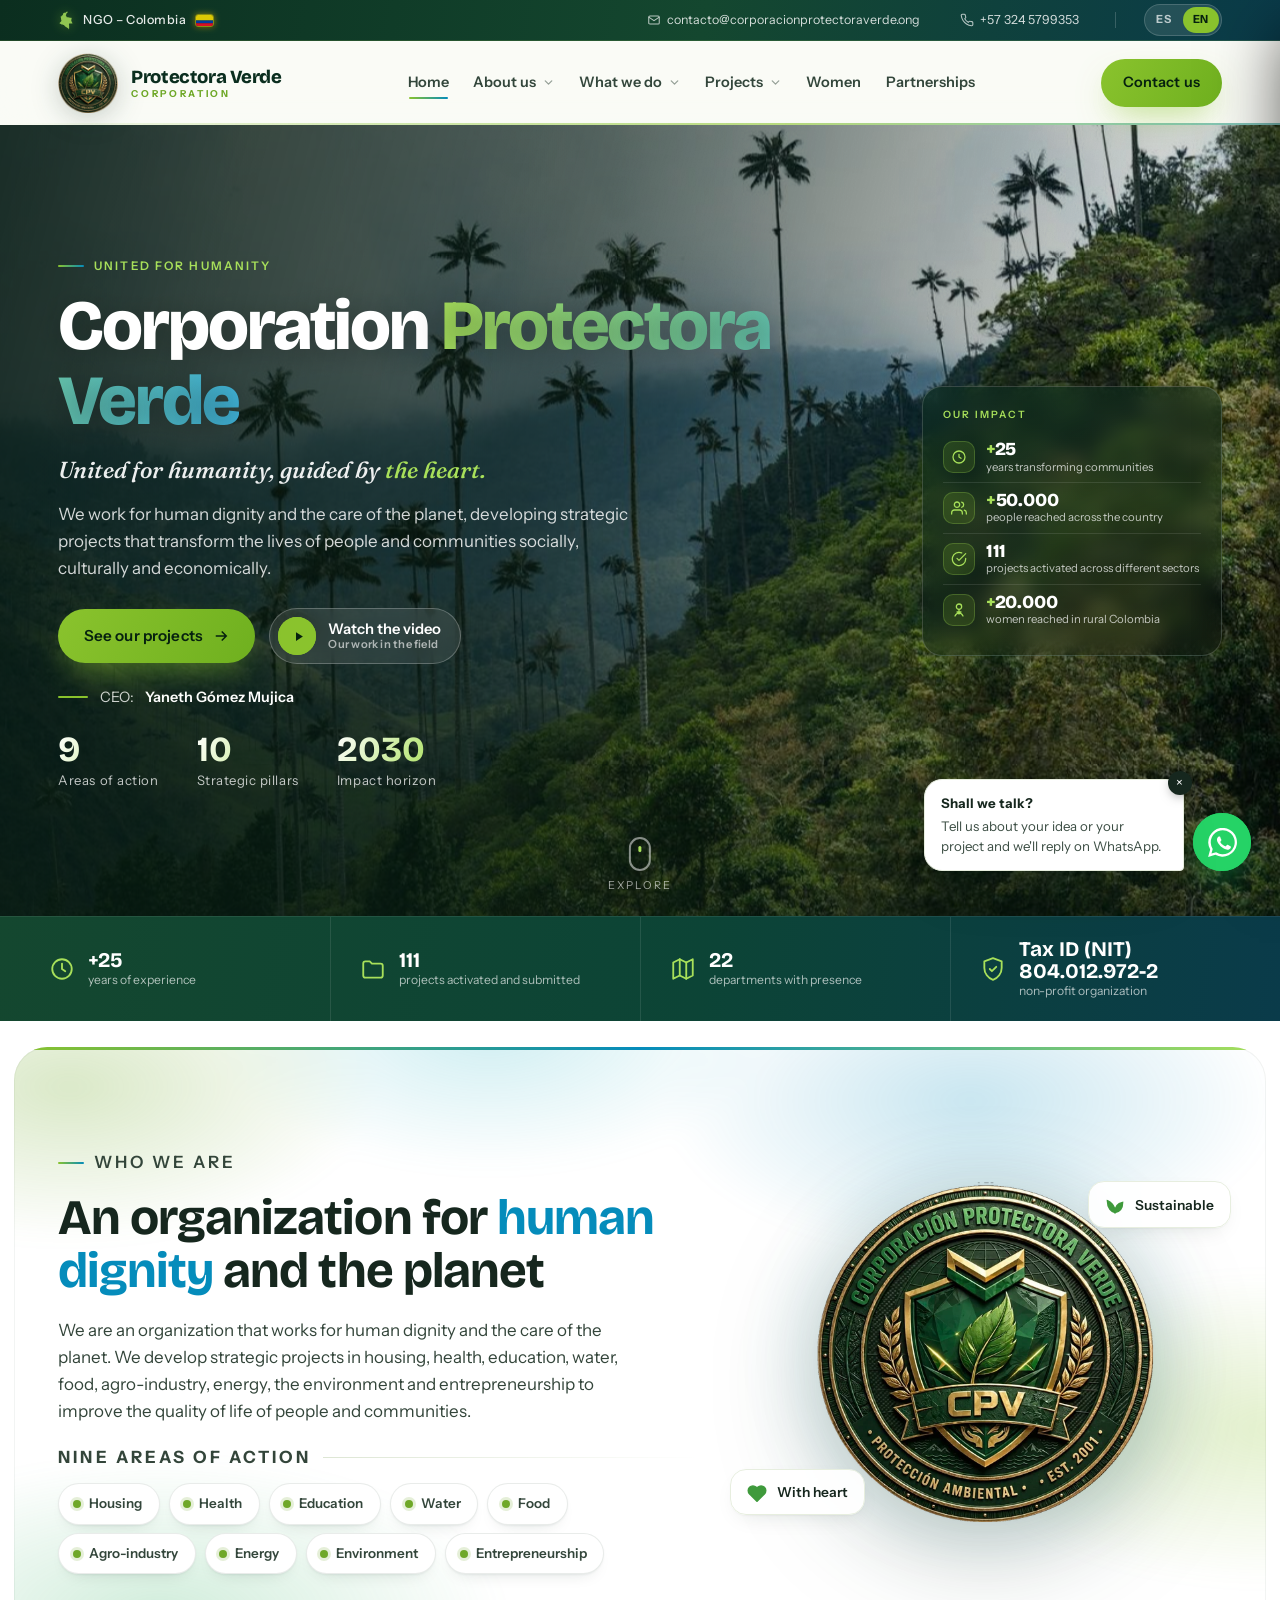
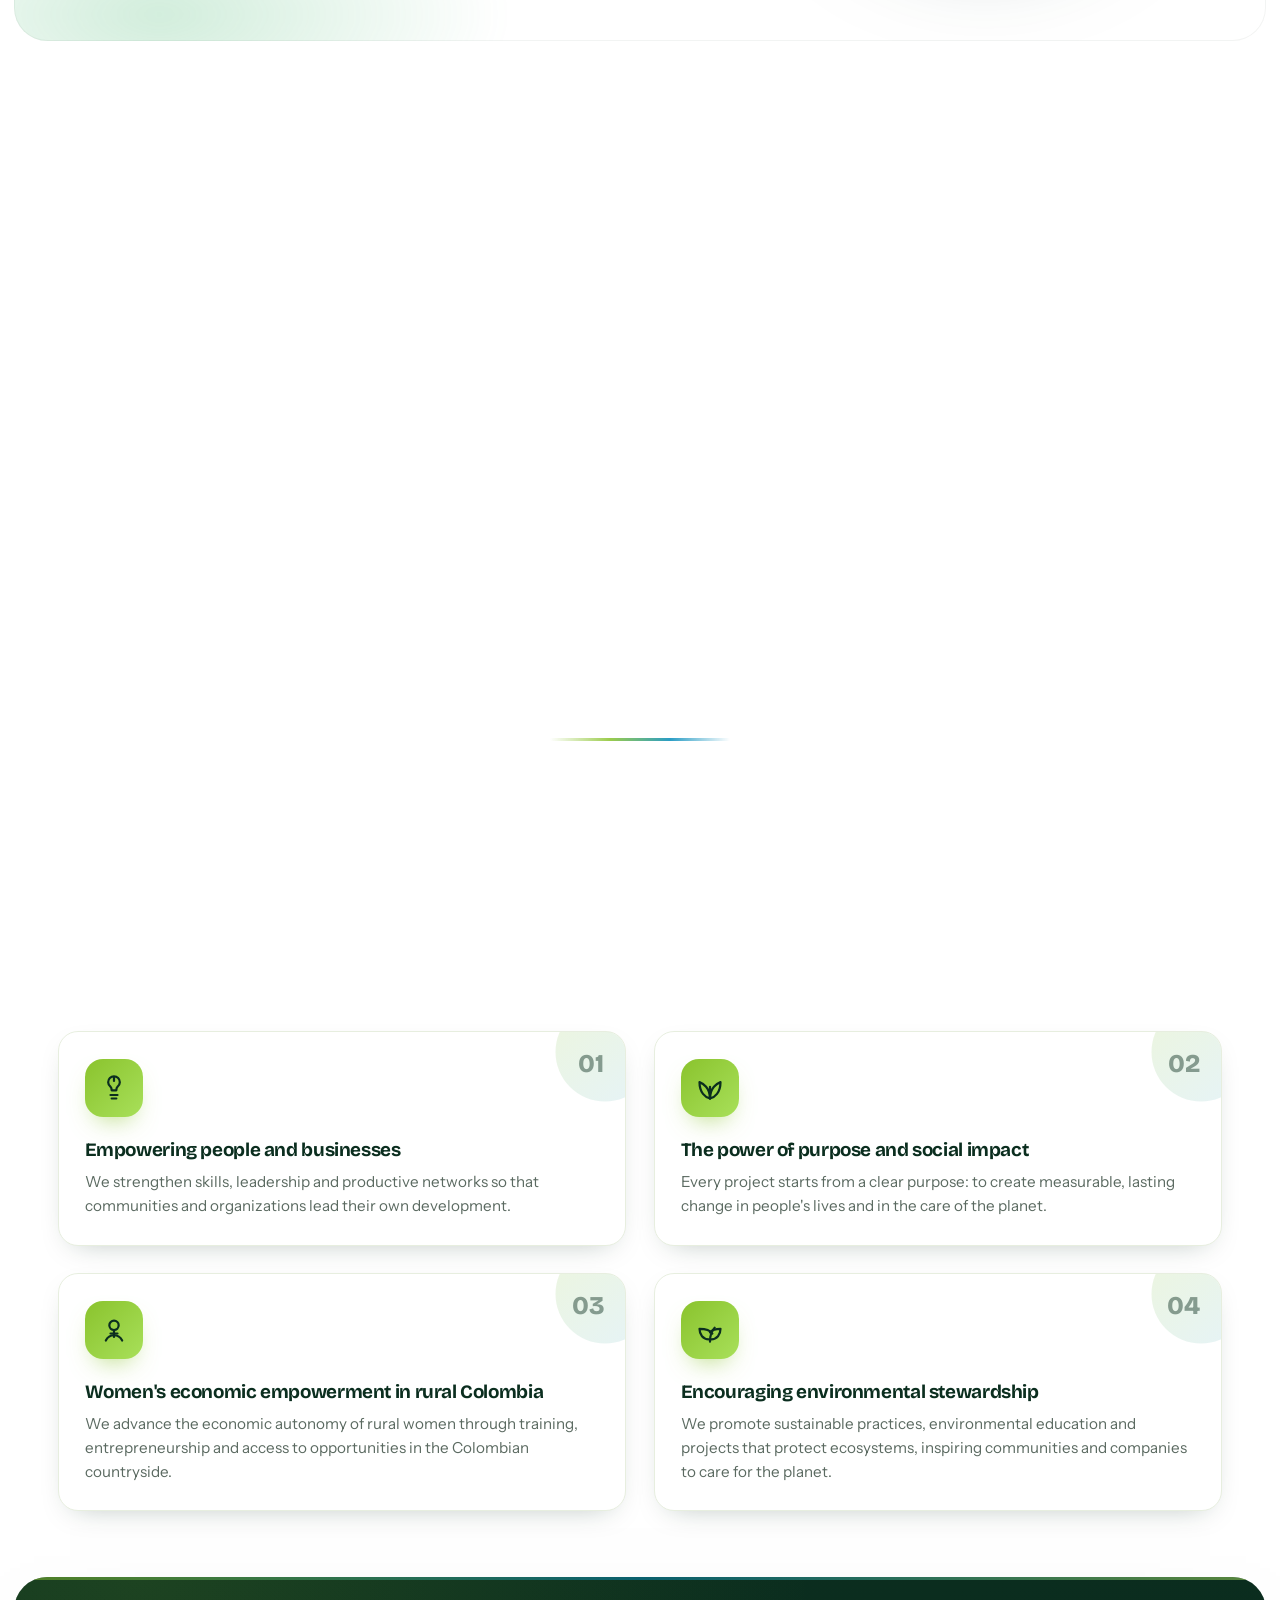
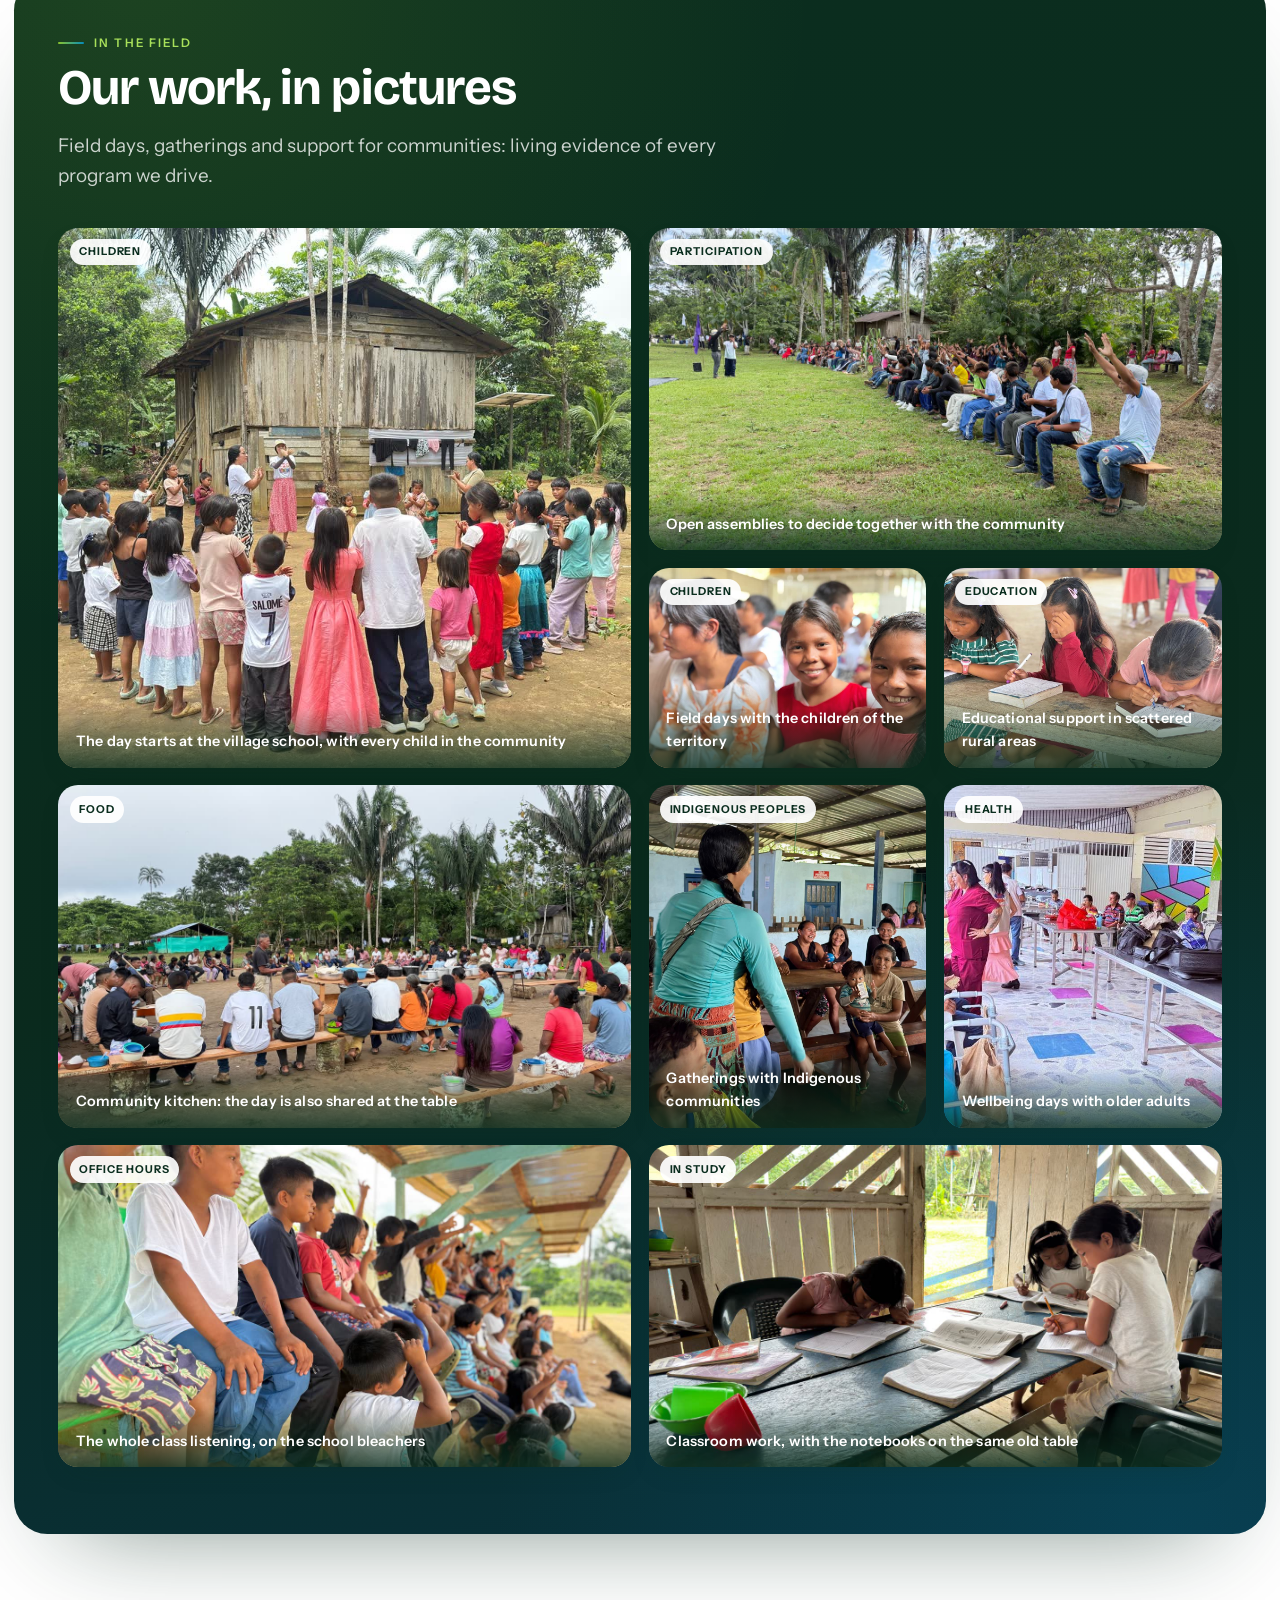
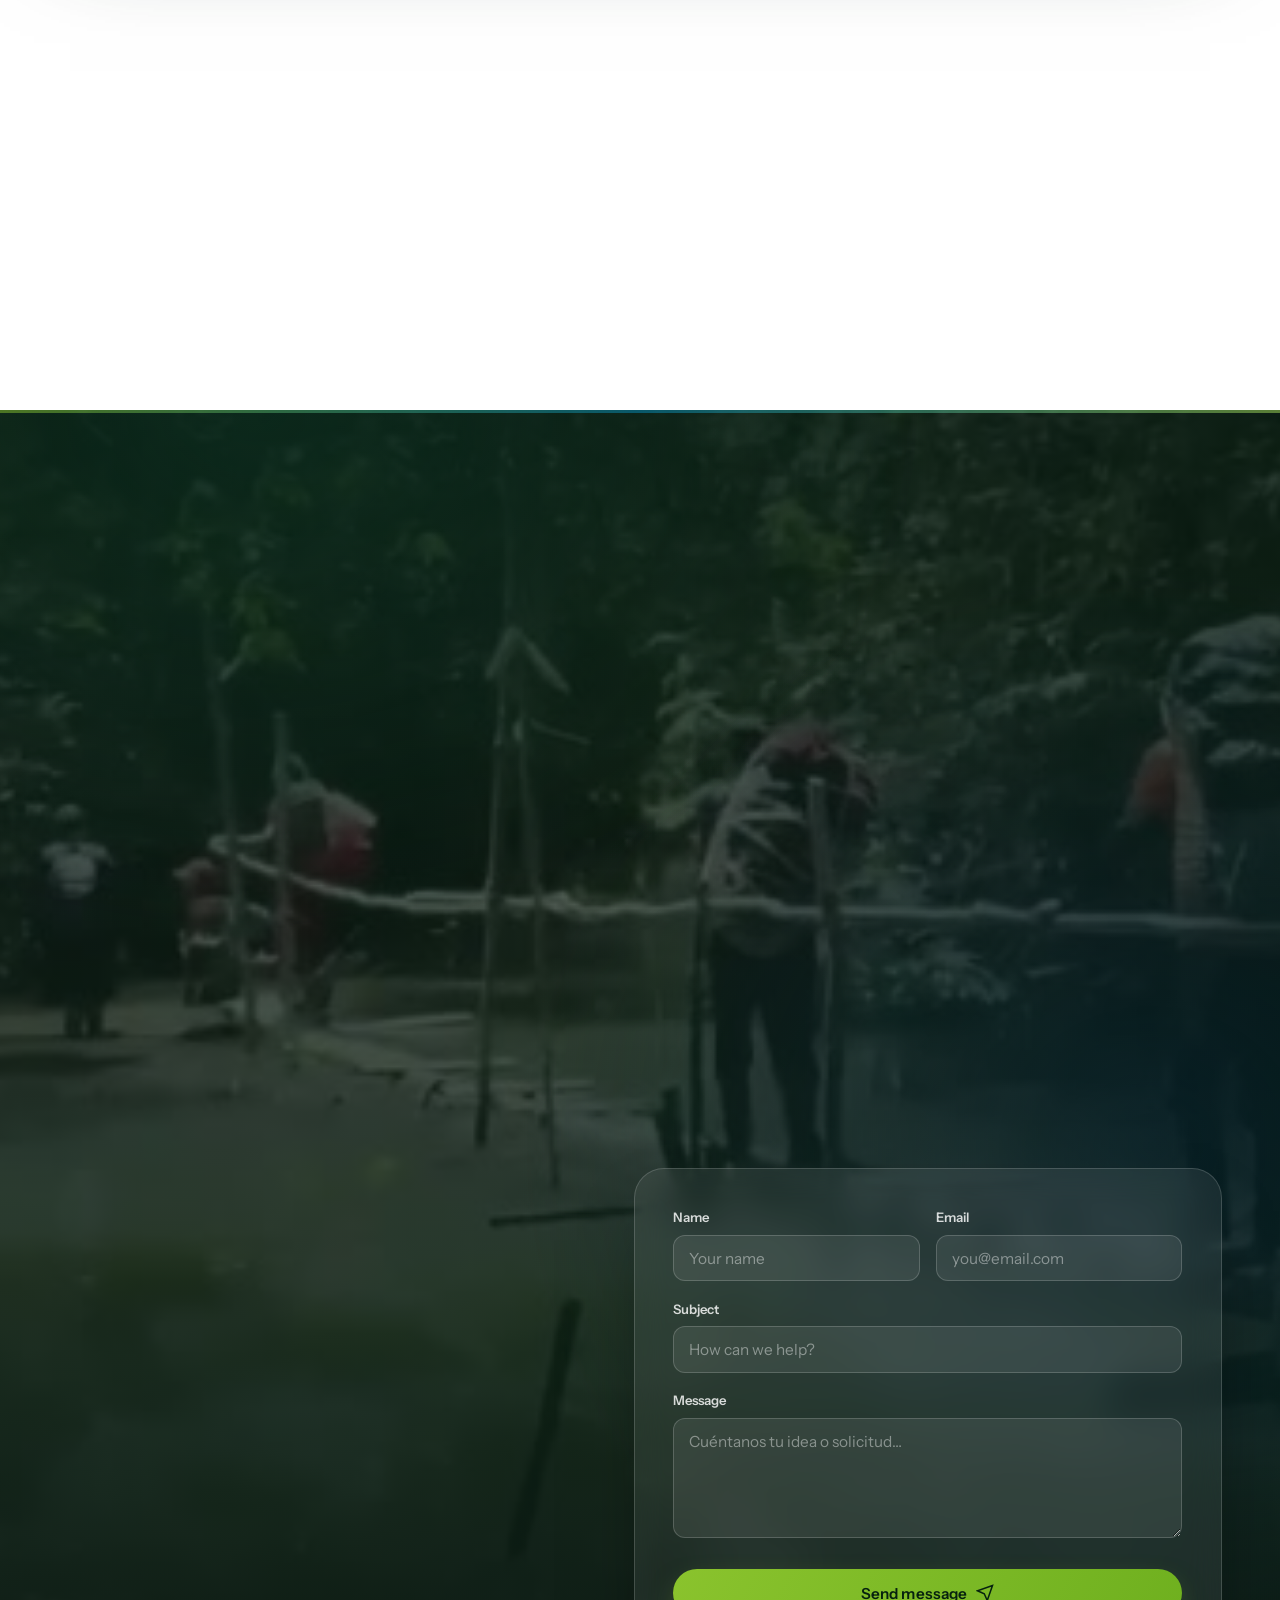
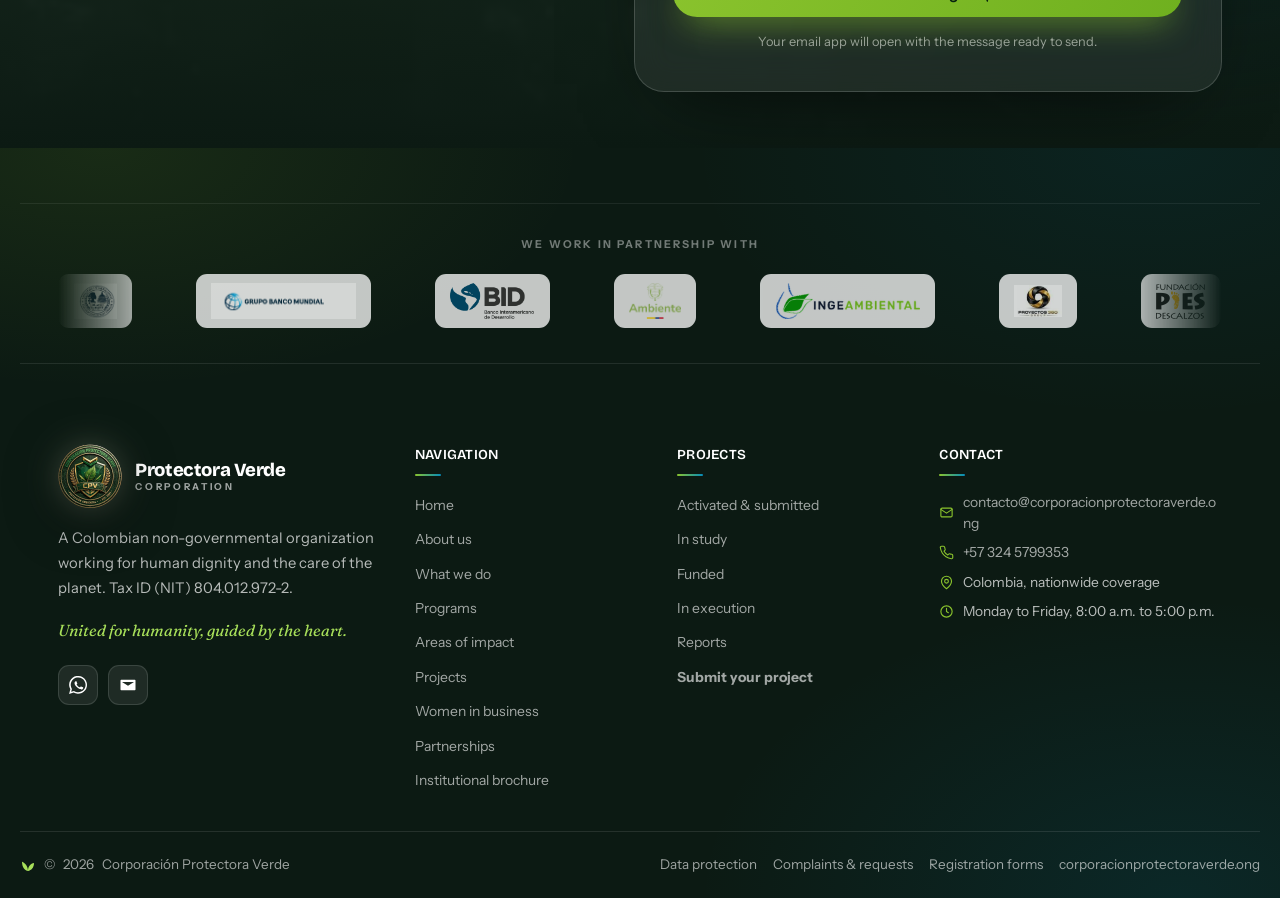
==== commit 740fd884: "Update contenido imagenes y videos, correción correo de contacto" ====
--- a/index.html
+++ b/index.html
@@ -7,17 +7,17 @@
 <title>Corporación Protectora Verde. Unidos por la humanidad, guiados por el corazón</title>
 <meta name="description" content="ONG colombiana que trabaja por la dignidad humana y el cuidado del planeta: vivienda, salud, educación, agua, alimentación, energía, medio ambiente y emprendimiento."/>
 <meta name="theme-color" content="#0B2E1F"/>
-<link rel="icon" href="img/logo.png?v=1036278d" type="image/png"/>
+<link rel="icon" href="img/logo.png?v=dc98e778" type="image/png"/>
 <link rel="preconnect" href="https://fonts.googleapis.com"/>
 <link rel="preconnect" href="https://fonts.gstatic.com" crossorigin/>
 <link href="https://fonts.googleapis.com/css2?family=Bricolage+Grotesque:opsz,wght@12..96,500;12..96,600;12..96,700;12..96,800&family=Fraunces:ital,opsz,wght@1,9..144,400;1,9..144,500;1,9..144,600&family=Instrument+Sans:wght@400;500;600&display=swap" rel="stylesheet"/>
-<link rel="stylesheet" href="css/styles.css?v=1036278d"/>
-<link rel="stylesheet" href="css/rediseno.css?v=1036278d"/>
+<link rel="stylesheet" href="css/styles.css?v=dc98e778"/>
+<link rel="stylesheet" href="css/rediseno.css?v=dc98e778"/>
 </head>
 <body class="cargando">
 <div class="loader" id="loader" role="status" aria-live="polite">
   <div class="loader-in">
-    <div class="loader-mark"><img src="img/logo.webp?v=1036278d" alt=""/></div>
+    <div class="loader-mark"><img src="img/logo.webp?v=dc98e778" alt=""/></div>
     <p class="loader-word">Corporación Protectora Verde<span>Unidos por la humanidad</span></p>
     <div class="loader-bar"><i></i></div>
   </div>
@@ -28,7 +28,7 @@
   <div class="wrap">
     <span class="tb-left"><svg class="co-mapa" viewBox="0 0 22 26" aria-hidden="true"><path d="M12.66 0.70C12.49 0.66,12.19 0.90,11.93 1.09C11.67 1.27,11.25 1.85,10.83 2.04C10.41 2.24,9.34 2.39,8.94 2.48C8.55 2.57,8.27 2.53,7.99 2.70C7.72 2.88,7.13 3.41,6.97 3.73C6.80 4.05,6.85 4.77,6.82 4.98C6.79 5.18,6.80 5.16,6.75 5.20C6.70 5.24,6.63 5.16,6.48 5.27C6.34 5.38,5.87 5.79,5.69 6.00C5.52 6.22,5.27 6.66,5.21 6.81C5.15 6.97,5.31 7.02,5.24 7.10C5.17 7.19,4.81 7.48,4.70 7.40C4.59 7.31,4.49 6.65,4.43 6.49C4.38 6.33,4.42 5.96,4.32 6.25C4.22 6.55,3.74 8.07,3.73 8.57C3.72 9.08,4.21 9.53,4.26 9.86C4.31 10.20,4.01 10.47,4.07 10.95C4.13 11.43,4.77 12.70,4.70 13.30C4.62 13.90,3.88 14.79,3.53 15.22C3.17 15.65,2.33 16.10,2.18 16.35C2.03 16.60,2.19 16.81,2.43 17.01C2.67 17.21,3.55 17.58,3.91 17.78C4.27 17.97,4.57 18.28,4.99 18.41C5.41 18.54,6.46 18.58,6.89 18.70C7.33 18.82,7.66 18.92,8.09 19.27C8.53 19.62,9.40 20.72,9.97 21.20C10.54 21.67,11.57 22.25,12.16 22.66C12.76 23.08,13.79 23.78,14.21 24.13C14.64 24.48,15.03 25.69,15.18 25.17C15.33 24.66,15.29 21.58,15.31 20.46C15.33 19.34,14.70 17.61,15.31 17.16C15.92 16.71,19.11 17.43,19.67 17.23C20.24 17.04,19.48 16.18,19.34 15.77C19.20 15.35,18.83 14.69,18.68 14.30C18.53 13.91,18.23 13.59,18.24 12.98C18.25 12.36,18.79 10.42,18.72 9.91C18.65 9.39,18.28 9.46,17.73 9.31C17.18 9.15,15.37 8.89,14.80 8.79C14.23 8.69,13.96 8.62,13.63 8.60C13.30 8.58,12.70 8.71,12.46 8.65C12.21 8.58,12.01 8.33,11.87 8.13C11.74 7.94,11.67 7.58,11.51 7.25C11.34 6.92,10.75 6.07,10.70 5.78C10.65 5.50,11.02 5.50,11.14 5.20C11.26 4.89,11.43 3.93,11.58 3.58C11.73 3.23,12.01 2.93,12.24 2.70C12.46 2.47,13.06 2.15,13.19 1.97C13.32 1.78,13.26 1.56,13.19 1.38C13.12 1.20,12.84 0.75,12.66 0.70Z"/></svg> ONG &ndash; Colombia<span class="co-bandera" aria-hidden="true"><svg viewBox="0 0 18 12" preserveAspectRatio="none"><rect width="18" height="6" fill="#FCD116"/><rect y="6" width="18" height="3" fill="#003893"/><rect y="9" width="18" height="3" fill="#CE1126"/></svg></span></span>
     <span class="tb-right">
-      <a class="tb-mail" href="mailto:corpoteverde@gmail.com"><svg viewBox="0 0 24 24" fill="none" stroke="currentColor" stroke-width="1.8"><rect x="3" y="5" width="18" height="14" rx="2"/><path d="m3 7 9 6 9-6"/></svg><span>corpoteverde@gmail.com</span></a>
+      <a class="tb-mail" href="mailto:contacto@corporacionprotectoraverde.ong"><svg viewBox="0 0 24 24" fill="none" stroke="currentColor" stroke-width="1.8"><rect x="3" y="5" width="18" height="14" rx="2"/><path d="m3 7 9 6 9-6"/></svg><span>contacto@corporacionprotectoraverde.ong</span></a>
       <a class="tb-tel" href="tel:+573245799353"><svg viewBox="0 0 24 24" fill="none" stroke="currentColor" stroke-width="1.8"><path d="M22 16.9v3a2 2 0 0 1-2.2 2 19.8 19.8 0 0 1-8.6-3.1 19.5 19.5 0 0 1-6-6 19.8 19.8 0 0 1-3.1-8.7A2 2 0 0 1 4.1 2h3a2 2 0 0 1 2 1.7c.1 1 .4 1.9.7 2.8a2 2 0 0 1-.5 2.1L8.1 9.9a16 16 0 0 0 6 6l1.3-1.3a2 2 0 0 1 2.1-.4c.9.3 1.8.5 2.8.6a2 2 0 0 1 1.7 2Z"/></svg><span>+57 324 5799353</span></a>
       <span class="tb-sep"></span>
       <span class="lang" id="lang" role="group" aria-label="Idioma / Language">
@@ -42,7 +42,7 @@
 <header class="header" id="header">
   <div class="wrap nav">
     <a href="index.html" class="brand" aria-label="Inicio | Corporación Protectora Verde">
-      <span class="ring"><img src="img/logo.webp?v=1036278d" alt="Corporación Protectora Verde"/></span>
+      <span class="ring"><img src="img/logo.webp?v=dc98e778" alt="Corporación Protectora Verde"/></span>
       <span class="bn"><b>Protectora Verde</b><span>Corporación</span></span>
     </a>
     <nav class="menu" id="menu" aria-label="Menú principal">
@@ -61,7 +61,7 @@
 </header>
 
 <aside class="drawer" id="drawer" aria-hidden="true" aria-label="Menú">
-  <div class="drawer-head"><img src="img/logo.webp?v=1036278d" alt=""/><span><b>Protectora Verde</b><span>Corporación</span></span></div>
+  <div class="drawer-head"><img src="img/logo.webp?v=dc98e778" alt=""/><span><b>Protectora Verde</b><span>Corporación</span></span></div>
   <a href="index.html">Inicio</a>
   <div class="dgroup"><span>Nosotros</span><a href="nosotros.html#conocenos"><span class="dg-ic"><svg viewBox="0 0 24 24" fill="none" stroke="currentColor" stroke-width="1.9" stroke-linecap="round" stroke-linejoin="round" aria-hidden="true"><path d="M20.8 6.4a5.5 5.5 0 0 0-7.8 0L12 7.4l-1-1a5.5 5.5 0 0 0-7.8 7.8l8.8 8.8 8.8-8.8a5.5 5.5 0 0 0 0-7.8Z"/></svg></span>Conócenos</a><a href="nosotros.html#mision"><span class="dg-ic"><svg viewBox="0 0 24 24" fill="none" stroke="currentColor" stroke-width="1.9" stroke-linecap="round" stroke-linejoin="round" aria-hidden="true"><circle cx="12" cy="12" r="9"/><circle cx="12" cy="12" r="5"/><circle cx="12" cy="12" r="1.4"/></svg></span>Misión</a><a href="nosotros.html#vision"><span class="dg-ic"><svg viewBox="0 0 24 24" fill="none" stroke="currentColor" stroke-width="1.9" stroke-linecap="round" stroke-linejoin="round" aria-hidden="true"><path d="M2 12s3.6-7 10-7 10 7 10 7-3.6 7-10 7-10-7-10-7Z"/><circle cx="12" cy="12" r="3"/></svg></span>Visión</a><a href="nosotros.html#valores"><span class="dg-ic"><svg viewBox="0 0 24 24" fill="none" stroke="currentColor" stroke-width="1.9" stroke-linecap="round" stroke-linejoin="round" aria-hidden="true"><path d="M12 2 4 5v6c0 5 3.4 9.4 8 11 4.6-1.6 8-6 8-11V5l-8-3Z"/></svg></span>Valores</a><a href="nosotros.html#equipo"><span class="dg-ic"><svg viewBox="0 0 24 24" fill="none" stroke="currentColor" stroke-width="1.9" stroke-linecap="round" stroke-linejoin="round" aria-hidden="true"><path d="M16 21v-2a4 4 0 0 0-4-4H6a4 4 0 0 0-4 4v2"/><circle cx="9" cy="7" r="4"/><path d="M22 21v-2a4 4 0 0 0-3-3.87"/></svg></span>Equipo de trabajo</a><a href="nosotros.html#proteccion-datos"><span class="dg-ic"><svg viewBox="0 0 24 24" fill="none" stroke="currentColor" stroke-width="1.9" stroke-linecap="round" stroke-linejoin="round" aria-hidden="true"><rect x="4" y="10" width="16" height="11" rx="2"/><path d="M8 10V7a4 4 0 0 1 8 0v3"/></svg></span>Protección de datos</a><a href="nosotros.html#pqr"><span class="dg-ic"><svg viewBox="0 0 24 24" fill="none" stroke="currentColor" stroke-width="1.9" stroke-linecap="round" stroke-linejoin="round" aria-hidden="true"><path d="M21 15a2 2 0 0 1-2 2H8l-5 4V5a2 2 0 0 1 2-2h14a2 2 0 0 1 2 2Z"/></svg></span>Quejas y reclamos</a></div>
   <div class="dgroup"><span>Qué hacemos</span><a href="programas.html#que-hacemos"><span class="dg-ic"><svg viewBox="0 0 24 24" fill="none" stroke="currentColor" stroke-width="1.9" stroke-linecap="round" stroke-linejoin="round" aria-hidden="true"><path d="m12 2 9 5-9 5-9-5 9-5Z"/><path d="m3 12 9 5 9-5M3 17l9 5 9-5"/></svg></span>Áreas de acción</a><a href="programas.html#programas"><span class="dg-ic"><svg viewBox="0 0 24 24" fill="none" stroke="currentColor" stroke-width="1.9" stroke-linecap="round" stroke-linejoin="round" aria-hidden="true"><path d="M12 21C12 12 6 8 3 7c0 9 5 13 9 14Z"/><path d="M12 21c0-7 4-11 9-12 0 7-4 11-9 12Z"/></svg></span>Programas</a><a href="programas.html#ejes"><span class="dg-ic"><svg viewBox="0 0 24 24" fill="none" stroke="currentColor" stroke-width="1.9" stroke-linecap="round" stroke-linejoin="round" aria-hidden="true"><path d="M12 2v4M12 18v4M4.9 4.9l2.9 2.9M16.2 16.2l2.9 2.9M2 12h4M18 12h4M4.9 19.1l2.9-2.9M16.2 7.8l2.9-2.9"/></svg></span>Ejes estratégicos</a><a href="programas.html#incidencia"><span class="dg-ic"><svg viewBox="0 0 24 24" fill="none" stroke="currentColor" stroke-width="1.9" stroke-linecap="round" stroke-linejoin="round" aria-hidden="true"><path d="m9 3-6 3v15l6-3 6 3 6-3V3l-6 3-6-3Z"/><path d="M9 3v15M15 6v15"/></svg></span>Zonas de incidencia</a><a href="programas.html#territorio"><span class="dg-ic"><svg viewBox="0 0 24 24" fill="none" stroke="currentColor" stroke-width="1.9" stroke-linecap="round" stroke-linejoin="round" aria-hidden="true"><rect x="2" y="6" width="14" height="12" rx="2"/><path d="m16 11 6-3v8l-6-3Z"/></svg></span>En territorio</a></div>
@@ -144,7 +144,7 @@
     </div>
     <div class="about-visual reveal d2">
       <div class="halo"></div>
-      <div class="ring-xl"><img src="img/logo.webp?v=1036278d" alt="Corporación Protectora Verde"/></div>
+      <div class="ring-xl"><img src="img/logo.webp?v=dc98e778" alt="Corporación Protectora Verde"/></div>
       <div class="float f1"><svg viewBox="0 0 24 24" fill="#3F9A3C" stroke="#3F9A3C" stroke-width="2"><path d="M12 21C12 12 6 8 3 7c0 9 5 13 9 14Z"/><path d="M12 21c0-7 4-11 9-12 0 7-4 11-9 12Z"/></svg> Sostenible</div>
       <div class="float f2"><svg viewBox="0 0 24 24" fill="#3F9A3C" stroke="#3F9A3C" stroke-width="2"><path d="M20.8 6.4a5.5 5.5 0 0 0-7.8 0L12 7.4l-1-1a5.5 5.5 0 0 0-7.8 7.8l1 1 7.8 7.8 7.8-7.8 1-1a5.5 5.5 0 0 0 0-7.8Z"/></svg> Con el corazón</div>
     </div>
@@ -231,6 +231,8 @@
       <figure class="imp wide"><span class="imp-tag">Alimentación</span><img src="img/olla-comunitaria.jpg" alt="Familias compartiendo un almuerzo comunitario sentadas en bancas de madera" loading="lazy"/><figcaption>Olla comunitaria: la jornada también se comparte en la mesa</figcaption></figure>
       <figure class="imp sq"><span class="imp-tag">Pueblos</span><img src="img/asset-918455482d.jpg" alt="Encuentros con comunidades indígenas" loading="lazy"/><figcaption>Encuentros con comunidades indígenas</figcaption></figure>
       <figure class="imp sq"><span class="imp-tag">Salud</span><img src="img/asset-1545147a2e.jpg" alt="Jornadas de bienestar con población adulta mayor" loading="lazy"/><figcaption>Jornadas de bienestar con población adulta mayor</figcaption></figure>
+      <figure class="imp wide"><span class="imp-tag">Atención</span><img src="img/grada-escuela.jpg" alt="Niñas y niños sentados en una grada bajo el techo, atentos a la actividad" loading="lazy"/><figcaption>Toda la clase atenta, en la grada de la escuela</figcaption></figure>
+      <figure class="imp wide"><span class="imp-tag">Estudio</span><img src="img/estudio-aula.jpg" alt="Tres niñas escribiendo en sus cuadernos alrededor de una mesa de madera" loading="lazy"/><figcaption>Trabajo en el aula, con los cuadernos sobre la mesa de siempre</figcaption></figure>
     </div>
   </div>
 </section><section class="sec" id="alianzas">
@@ -260,7 +262,7 @@
     </div>
 
     <div class="msg-wrap reveal d1" id="msgWrap" style="margin-bottom:clamp(2rem,4vw,3rem)">
-      <div class="msg-rail"><article class="msg canal"><div class="msg-pie" style="margin:0 0 .2rem"><span class="msg-av"><svg viewBox="0 0 24 24" fill="none" stroke="currentColor" stroke-width="1.8" stroke-linecap="round" stroke-linejoin="round" aria-hidden="true"><path d="M14 2H6a2 2 0 0 0-2 2v16a2 2 0 0 0 2 2h12a2 2 0 0 0 2-2V8l-6-6Z"/><path d="M14 2v6h6"/><path d="m9 15 2 2 4-4"/></svg></span><span><b>Presentar un proyecto</b><span>Canal directo</span></span></div><p class="msg-tx">¿Tu organización tiene una iniciativa lista? Descarga los formatos oficiales, diligéncialos y te decimos en qué etapa queda.</p><a class="doc-dl" href="presentar-proyecto.html">Ver el proceso <svg viewBox="0 0 24 24" fill="none" stroke="currentColor" stroke-width="2.2" stroke-linecap="round" stroke-linejoin="round"><path d="M5 12h14m-6-6 6 6-6 6"/></svg></a></article><article class="msg canal"><div class="msg-pie" style="margin:0 0 .2rem"><span class="msg-av"><svg viewBox="0 0 24 24" fill="none" stroke="currentColor" stroke-width="1.8" stroke-linecap="round" stroke-linejoin="round" aria-hidden="true"><path d="M11 20C6 20 3 16 3 11c5 0 9 1 11 4"/><path d="M13 20c5 0 8-4 8-9-4 0-7 .6-9 3"/><path d="M12 22c0-6 1-9 4-12"/></svg></span><span><b>Ser aliado o cooperante</b><span>Canal directo</span></span></div><p class="msg-tx">Empresas, fundaciones y agencias de cooperación que quieran sumar capacidades a los proyectos que ya están en marcha.</p><a class="doc-dl" href="alianzas.html">Conocer las alianzas <svg viewBox="0 0 24 24" fill="none" stroke="currentColor" stroke-width="2.2" stroke-linecap="round" stroke-linejoin="round"><path d="M5 12h14m-6-6 6 6-6 6"/></svg></a></article><article class="msg canal"><div class="msg-pie" style="margin:0 0 .2rem"><span class="msg-av"><svg viewBox="0 0 24 24" fill="none" stroke="currentColor" stroke-width="1.8" stroke-linecap="round" stroke-linejoin="round" aria-hidden="true"><path d="M16 21v-2a4 4 0 0 0-4-4H6a4 4 0 0 0-4 4v2"/><circle cx="9" cy="7" r="4"/><path d="M22 21v-2a4 4 0 0 0-3-3.87M17 3.13a4 4 0 0 1 0 7.75"/></svg></span><span><b>Voluntariado y prácticas</b><span>Canal directo</span></span></div><p class="msg-tx">Profesionales y estudiantes que quieran aportar tiempo y conocimiento en territorio o desde la formulación de proyectos.</p><a class="doc-dl wa" href="https://wa.me/573245799353?text=Hola%2C%20me%20interesa%20el%20voluntariado" target="_blank" rel="noopener">Escribir por WhatsApp <svg viewBox="0 0 24 24" fill="none" stroke="currentColor" stroke-width="2.2" stroke-linecap="round" stroke-linejoin="round"><path d="M5 12h14m-6-6 6 6-6 6"/></svg></a></article><article class="msg canal"><div class="msg-pie" style="margin:0 0 .2rem"><span class="msg-av"><svg viewBox="0 0 24 24" fill="none" stroke="currentColor" stroke-width="1.8" stroke-linecap="round" stroke-linejoin="round" aria-hidden="true"><path d="M21 15a2 2 0 0 1-2 2H8l-5 4V5a2 2 0 0 1 2-2h14a2 2 0 0 1 2 2Z"/><path d="M12 7v4M12 14h.01"/></svg></span><span><b>Peticiones, quejas y reclamos</b><span>Canal directo</span></span></div><p class="msg-tx">Canal formal de atención ciudadana. Respondemos dentro de los términos de ley y hacemos seguimiento a cada caso.</p><a class="doc-dl" href="nosotros.html#pqr">Radicar una PQR <svg viewBox="0 0 24 24" fill="none" stroke="currentColor" stroke-width="2.2" stroke-linecap="round" stroke-linejoin="round"><path d="M5 12h14m-6-6 6 6-6 6"/></svg></a></article><article class="msg canal"><div class="msg-pie" style="margin:0 0 .2rem"><span class="msg-av"><svg viewBox="0 0 24 24" fill="none" stroke="currentColor" stroke-width="1.8" stroke-linecap="round" stroke-linejoin="round" aria-hidden="true"><path d="M3 11a1 1 0 0 1 1-1h3l6-4v12l-6-4H4a1 1 0 0 1-1-1Z"/><path d="M17 9a4 4 0 0 1 0 6"/><path d="M20 6.5a8 8 0 0 1 0 11"/></svg></span><span><b>Prensa y comunicaciones</b><span>Canal directo</span></span></div><p class="msg-tx">Solicitudes de entrevistas, material gráfico e información institucional sobre nuestros programas.</p><a class="doc-dl" href="mailto:corpoteverde@gmail.com?subject=Prensa">Escribir un correo <svg viewBox="0 0 24 24" fill="none" stroke="currentColor" stroke-width="2.2" stroke-linecap="round" stroke-linejoin="round"><path d="M5 12h14m-6-6 6 6-6 6"/></svg></a></article><article class="msg canal"><div class="msg-pie" style="margin:0 0 .2rem"><span class="msg-av"><svg viewBox="0 0 24 24" fill="none" stroke="currentColor" stroke-width="1.8" stroke-linecap="round" stroke-linejoin="round" aria-hidden="true"><path d="M20.8 6.4a5.5 5.5 0 0 0-7.8 0L12 7.4l-1-1a5.5 5.5 0 0 0-7.8 7.8l8.8 8.8 8.8-8.8a5.5 5.5 0 0 0 0-7.8Z"/></svg></span><span><b>Donaciones y aportes</b><span>Canal directo</span></span></div><p class="msg-tx">Personas y organizaciones que quieran apoyar económicamente o en especie los programas de la Corporación.</p><a class="doc-dl wa" href="https://wa.me/573245799353?text=Hola%2C%20quiero%20apoyar%20un%20programa" target="_blank" rel="noopener">Hablemos por WhatsApp <svg viewBox="0 0 24 24" fill="none" stroke="currentColor" stroke-width="2.2" stroke-linecap="round" stroke-linejoin="round"><path d="M5 12h14m-6-6 6 6-6 6"/></svg></a></article></div>
+      <div class="msg-rail"><article class="msg canal"><div class="msg-pie" style="margin:0 0 .2rem"><span class="msg-av"><svg viewBox="0 0 24 24" fill="none" stroke="currentColor" stroke-width="1.8" stroke-linecap="round" stroke-linejoin="round" aria-hidden="true"><path d="M14 2H6a2 2 0 0 0-2 2v16a2 2 0 0 0 2 2h12a2 2 0 0 0 2-2V8l-6-6Z"/><path d="M14 2v6h6"/><path d="m9 15 2 2 4-4"/></svg></span><span><b>Presentar un proyecto</b><span>Canal directo</span></span></div><p class="msg-tx">¿Tu organización tiene una iniciativa lista? Descarga los formatos oficiales, diligéncialos y te decimos en qué etapa queda.</p><a class="doc-dl" href="presentar-proyecto.html">Ver el proceso <svg viewBox="0 0 24 24" fill="none" stroke="currentColor" stroke-width="2.2" stroke-linecap="round" stroke-linejoin="round"><path d="M5 12h14m-6-6 6 6-6 6"/></svg></a></article><article class="msg canal"><div class="msg-pie" style="margin:0 0 .2rem"><span class="msg-av"><svg viewBox="0 0 24 24" fill="none" stroke="currentColor" stroke-width="1.8" stroke-linecap="round" stroke-linejoin="round" aria-hidden="true"><path d="M11 20C6 20 3 16 3 11c5 0 9 1 11 4"/><path d="M13 20c5 0 8-4 8-9-4 0-7 .6-9 3"/><path d="M12 22c0-6 1-9 4-12"/></svg></span><span><b>Ser aliado o cooperante</b><span>Canal directo</span></span></div><p class="msg-tx">Empresas, fundaciones y agencias de cooperación que quieran sumar capacidades a los proyectos que ya están en marcha.</p><a class="doc-dl" href="alianzas.html">Conocer las alianzas <svg viewBox="0 0 24 24" fill="none" stroke="currentColor" stroke-width="2.2" stroke-linecap="round" stroke-linejoin="round"><path d="M5 12h14m-6-6 6 6-6 6"/></svg></a></article><article class="msg canal"><div class="msg-pie" style="margin:0 0 .2rem"><span class="msg-av"><svg viewBox="0 0 24 24" fill="none" stroke="currentColor" stroke-width="1.8" stroke-linecap="round" stroke-linejoin="round" aria-hidden="true"><path d="M16 21v-2a4 4 0 0 0-4-4H6a4 4 0 0 0-4 4v2"/><circle cx="9" cy="7" r="4"/><path d="M22 21v-2a4 4 0 0 0-3-3.87M17 3.13a4 4 0 0 1 0 7.75"/></svg></span><span><b>Voluntariado y prácticas</b><span>Canal directo</span></span></div><p class="msg-tx">Profesionales y estudiantes que quieran aportar tiempo y conocimiento en territorio o desde la formulación de proyectos.</p><a class="doc-dl wa" href="https://wa.me/573245799353?text=Hola%2C%20me%20interesa%20el%20voluntariado" target="_blank" rel="noopener">Escribir por WhatsApp <svg viewBox="0 0 24 24" fill="none" stroke="currentColor" stroke-width="2.2" stroke-linecap="round" stroke-linejoin="round"><path d="M5 12h14m-6-6 6 6-6 6"/></svg></a></article><article class="msg canal"><div class="msg-pie" style="margin:0 0 .2rem"><span class="msg-av"><svg viewBox="0 0 24 24" fill="none" stroke="currentColor" stroke-width="1.8" stroke-linecap="round" stroke-linejoin="round" aria-hidden="true"><path d="M21 15a2 2 0 0 1-2 2H8l-5 4V5a2 2 0 0 1 2-2h14a2 2 0 0 1 2 2Z"/><path d="M12 7v4M12 14h.01"/></svg></span><span><b>Peticiones, quejas y reclamos</b><span>Canal directo</span></span></div><p class="msg-tx">Canal formal de atención ciudadana. Respondemos dentro de los términos de ley y hacemos seguimiento a cada caso.</p><a class="doc-dl" href="nosotros.html#pqr">Radicar una PQR <svg viewBox="0 0 24 24" fill="none" stroke="currentColor" stroke-width="2.2" stroke-linecap="round" stroke-linejoin="round"><path d="M5 12h14m-6-6 6 6-6 6"/></svg></a></article><article class="msg canal"><div class="msg-pie" style="margin:0 0 .2rem"><span class="msg-av"><svg viewBox="0 0 24 24" fill="none" stroke="currentColor" stroke-width="1.8" stroke-linecap="round" stroke-linejoin="round" aria-hidden="true"><path d="M3 11a1 1 0 0 1 1-1h3l6-4v12l-6-4H4a1 1 0 0 1-1-1Z"/><path d="M17 9a4 4 0 0 1 0 6"/><path d="M20 6.5a8 8 0 0 1 0 11"/></svg></span><span><b>Prensa y comunicaciones</b><span>Canal directo</span></span></div><p class="msg-tx">Solicitudes de entrevistas, material gráfico e información institucional sobre nuestros programas.</p><a class="doc-dl" href="mailto:contacto@corporacionprotectoraverde.ong?subject=Prensa">Escribir un correo <svg viewBox="0 0 24 24" fill="none" stroke="currentColor" stroke-width="2.2" stroke-linecap="round" stroke-linejoin="round"><path d="M5 12h14m-6-6 6 6-6 6"/></svg></a></article><article class="msg canal"><div class="msg-pie" style="margin:0 0 .2rem"><span class="msg-av"><svg viewBox="0 0 24 24" fill="none" stroke="currentColor" stroke-width="1.8" stroke-linecap="round" stroke-linejoin="round" aria-hidden="true"><path d="M20.8 6.4a5.5 5.5 0 0 0-7.8 0L12 7.4l-1-1a5.5 5.5 0 0 0-7.8 7.8l8.8 8.8 8.8-8.8a5.5 5.5 0 0 0 0-7.8Z"/></svg></span><span><b>Donaciones y aportes</b><span>Canal directo</span></span></div><p class="msg-tx">Personas y organizaciones que quieran apoyar económicamente o en especie los programas de la Corporación.</p><a class="doc-dl wa" href="https://wa.me/573245799353?text=Hola%2C%20quiero%20apoyar%20un%20programa" target="_blank" rel="noopener">Hablemos por WhatsApp <svg viewBox="0 0 24 24" fill="none" stroke="currentColor" stroke-width="2.2" stroke-linecap="round" stroke-linejoin="round"><path d="M5 12h14m-6-6 6 6-6 6"/></svg></a></article></div>
       <div class="msg-ctrl">
         <div class="msg-dots"></div>
         <div class="msg-nav">
@@ -279,7 +281,7 @@
       <div class="contact-info reveal d1">
         <div class="ci">
           <span class="ic"><svg viewBox="0 0 24 24" fill="none" stroke-width="1.8"><rect x="3" y="5" width="18" height="14" rx="2"/><path d="m3 7 9 6 9-6"/></svg></span>
-          <div><b>Correo</b><a href="mailto:corpoteverde@gmail.com">corpoteverde@gmail.com</a></div>
+          <div><b>Correo</b><a href="mailto:contacto@corporacionprotectoraverde.ong">contacto@corporacionprotectoraverde.ong</a></div>
         </div>
         <div class="ci">
           <span class="ic"><svg viewBox="0 0 24 24" fill="none" stroke-width="1.8"><path d="M22 16.9v3a2 2 0 0 1-2.2 2 19.8 19.8 0 0 1-8.6-3.1 19.5 19.5 0 0 1-6-6 19.8 19.8 0 0 1-3.1-8.7A2 2 0 0 1 4.1 2h3a2 2 0 0 1 2 1.7c.1 1 .4 1.9.7 2.8a2 2 0 0 1-.5 2.1L8.1 9.9a16 16 0 0 0 6 6l1.3-1.3a2 2 0 0 1 2.1-.4c.9.3 1.8.5 2.8.6a2 2 0 0 1 1.7 2Z"/></svg></span>
@@ -316,14 +318,14 @@
   <div class="wrap ftop">
     <div class="fbrand">
       <a href="index.html" class="brand">
-        <span class="ring"><img src="img/logo.webp?v=1036278d" alt="Corporación Protectora Verde"/></span>
+        <span class="ring"><img src="img/logo.webp?v=dc98e778" alt="Corporación Protectora Verde"/></span>
         <span class="bn"><b>Protectora Verde</b><span>Corporación</span></span>
       </a>
       <p>Organización no gubernamental colombiana que trabaja por la dignidad humana y el cuidado del planeta. NIT 804.012.972-2.</p>
       <p class="tl">Unidos por la humanidad, guiados por el corazón.</p>
       <div class="socials">
         <a href="https://wa.me/573245799353" target="_blank" rel="noopener" aria-label="WhatsApp"><svg viewBox="0 0 24 24"><path d="M.1 24l1.7-6.2a11.9 11.9 0 1 1 4.3 4.3L.1 24Zm6.6-3.9.4.2a9.9 9.9 0 1 0-3.4-3.4l.2.4-1 3.8 3.8-1Zm11.4-5.3c-.2-.1-1.6-.8-1.9-.9-.2-.1-.4-.1-.6.1l-.8 1c-.2.2-.3.2-.6.1s-1.2-.5-2.3-1.4c-.9-.8-1.4-1.7-1.6-2-.2-.3 0-.5.1-.6l.4-.5.3-.5-.1-.5c-.1-.1-.6-1.4-.8-2-.2-.5-.4-.4-.6-.5h-.5c-.2 0-.5.1-.7.3-.3.3-1 1-1 2.4s1 2.8 1.2 3 2 3.1 4.9 4.3c2.4 1 2.9.8 3.4.8s1.6-.7 1.9-1.3c.2-.7.2-1.2.1-1.3Z"/></svg></a>
-        <a href="mailto:corpoteverde@gmail.com" aria-label="Correo electrónico"><svg viewBox="0 0 24 24"><path d="M3 5h18a1 1 0 0 1 1 1v12a1 1 0 0 1-1 1H3a1 1 0 0 1-1-1V6a1 1 0 0 1 1-1Zm9 8 8-5H4l8 5Z"/></svg></a>
+        <a href="mailto:contacto@corporacionprotectoraverde.ong" aria-label="Correo electrónico"><svg viewBox="0 0 24 24"><path d="M3 5h18a1 1 0 0 1 1 1v12a1 1 0 0 1-1 1H3a1 1 0 0 1-1-1V6a1 1 0 0 1 1-1Zm9 8 8-5H4l8 5Z"/></svg></a>
       </div>
     </div>
     <div>
@@ -354,7 +356,7 @@
     <div>
       <h4>Contacto</h4>
       <ul>
-        <li class="fc"><svg viewBox="0 0 24 24" fill="none" stroke="currentColor" stroke-width="1.8" stroke-linecap="round" stroke-linejoin="round"><rect x="3" y="5" width="18" height="14" rx="2"/><path d="m3 7 9 6 9-6"/></svg><a href="mailto:corpoteverde@gmail.com">corpoteverde@gmail.com</a></li>
+        <li class="fc"><svg viewBox="0 0 24 24" fill="none" stroke="currentColor" stroke-width="1.8" stroke-linecap="round" stroke-linejoin="round"><rect x="3" y="5" width="18" height="14" rx="2"/><path d="m3 7 9 6 9-6"/></svg><a href="mailto:contacto@corporacionprotectoraverde.ong">contacto@corporacionprotectoraverde.ong</a></li>
         <li class="fc"><svg viewBox="0 0 24 24" fill="none" stroke="currentColor" stroke-width="1.8" stroke-linecap="round" stroke-linejoin="round"><path d="M22 16.9v3a2 2 0 0 1-2.2 2 19.8 19.8 0 0 1-8.6-3.1 19.5 19.5 0 0 1-6-6 19.8 19.8 0 0 1-3.1-8.7A2 2 0 0 1 4.1 2h3a2 2 0 0 1 2 1.7c.1 1 .4 1.9.7 2.8a2 2 0 0 1-.5 2.1L8.1 9.9a16 16 0 0 0 6 6l1.3-1.3a2 2 0 0 1 2.1-.4c.9.3 1.8.5 2.8.6a2 2 0 0 1 1.7 2Z"/></svg><a href="tel:+573245799353">+57 324 5799353</a></li>
         <li class="fc"><svg viewBox="0 0 24 24" fill="none" stroke="currentColor" stroke-width="1.8" stroke-linecap="round" stroke-linejoin="round"><path d="M20 10c0 6-8 12-8 12s-8-6-8-12a8 8 0 0 1 16 0Z"/><circle cx="12" cy="10" r="3"/></svg><span>Colombia, cobertura nacional</span></li>
         <li class="fc"><svg viewBox="0 0 24 24" fill="none" stroke="currentColor" stroke-width="1.8" stroke-linecap="round" stroke-linejoin="round"><circle cx="12" cy="12" r="9"/><path d="M12 7v5l3 2"/></svg><span>Lunes a viernes, de 8:00 a.m. a 5:00 p.m.</span></li>
@@ -383,8 +385,8 @@
 </div>
 <button class="to-top" id="toTop" aria-label="Volver arriba"><svg class="tt-anillo" viewBox="0 0 36 36" aria-hidden="true"><circle class="tt-pista" cx="18" cy="18" r="15.9"/><circle class="tt-avance" cx="18" cy="18" r="15.9" pathLength="100"/></svg><svg class="tt-flecha" viewBox="0 0 24 24" aria-hidden="true"><path d="M12 19V6M6 12l6-6 6 6"/></svg></button>
 
-<script src="js/app.js?v=1036278d" defer></script>
-<script src="js/ui.js?v=1036278d" defer></script>
-<script src="js/i18n.js?v=1036278d" defer></script>
+<script src="js/app.js?v=dc98e778" defer></script>
+<script src="js/ui.js?v=dc98e778" defer></script>
+<script src="js/i18n.js?v=dc98e778" defer></script>
 </body>
 </html>
--- a/css/rediseno.css
+++ b/css/rediseno.css
@@ -2983,3 +2983,23 @@
 .mi-eti-sm .mi-eti-n{font-size:24px}
 .mi-eti-sm .mi-eti-v{font-size:20px}
 .mi-eti-sm .mi-eti{stroke-width:6}
+
+
+/* ============================================================================
+   60. DIRECCIONES LARGAS QUE NO PARTEN
+   contacto@corporacionprotectoraverde.ong mide 39 caracteres y, sin un punto
+   de corte, empujaba su contenedor fuera de la pantalla a 320 y 360 px. Se
+   deja partir allí donde puede aparecer; overflow-wrap:anywhere solo actúa
+   cuando la palabra no cabe, así que el resto del texto no se ve afectado.
+   ========================================================================== */
+a[href^="mailto:"],
+.dp-card, .dp-card p, .dp-card a,
+.paso p, .paso-lista li,
+.flujo-card p,
+.aviso span,
+.form .note,
+.contact-info .ci,
+.mj-nota p,
+.ally-role{
+  overflow-wrap:anywhere;
+}
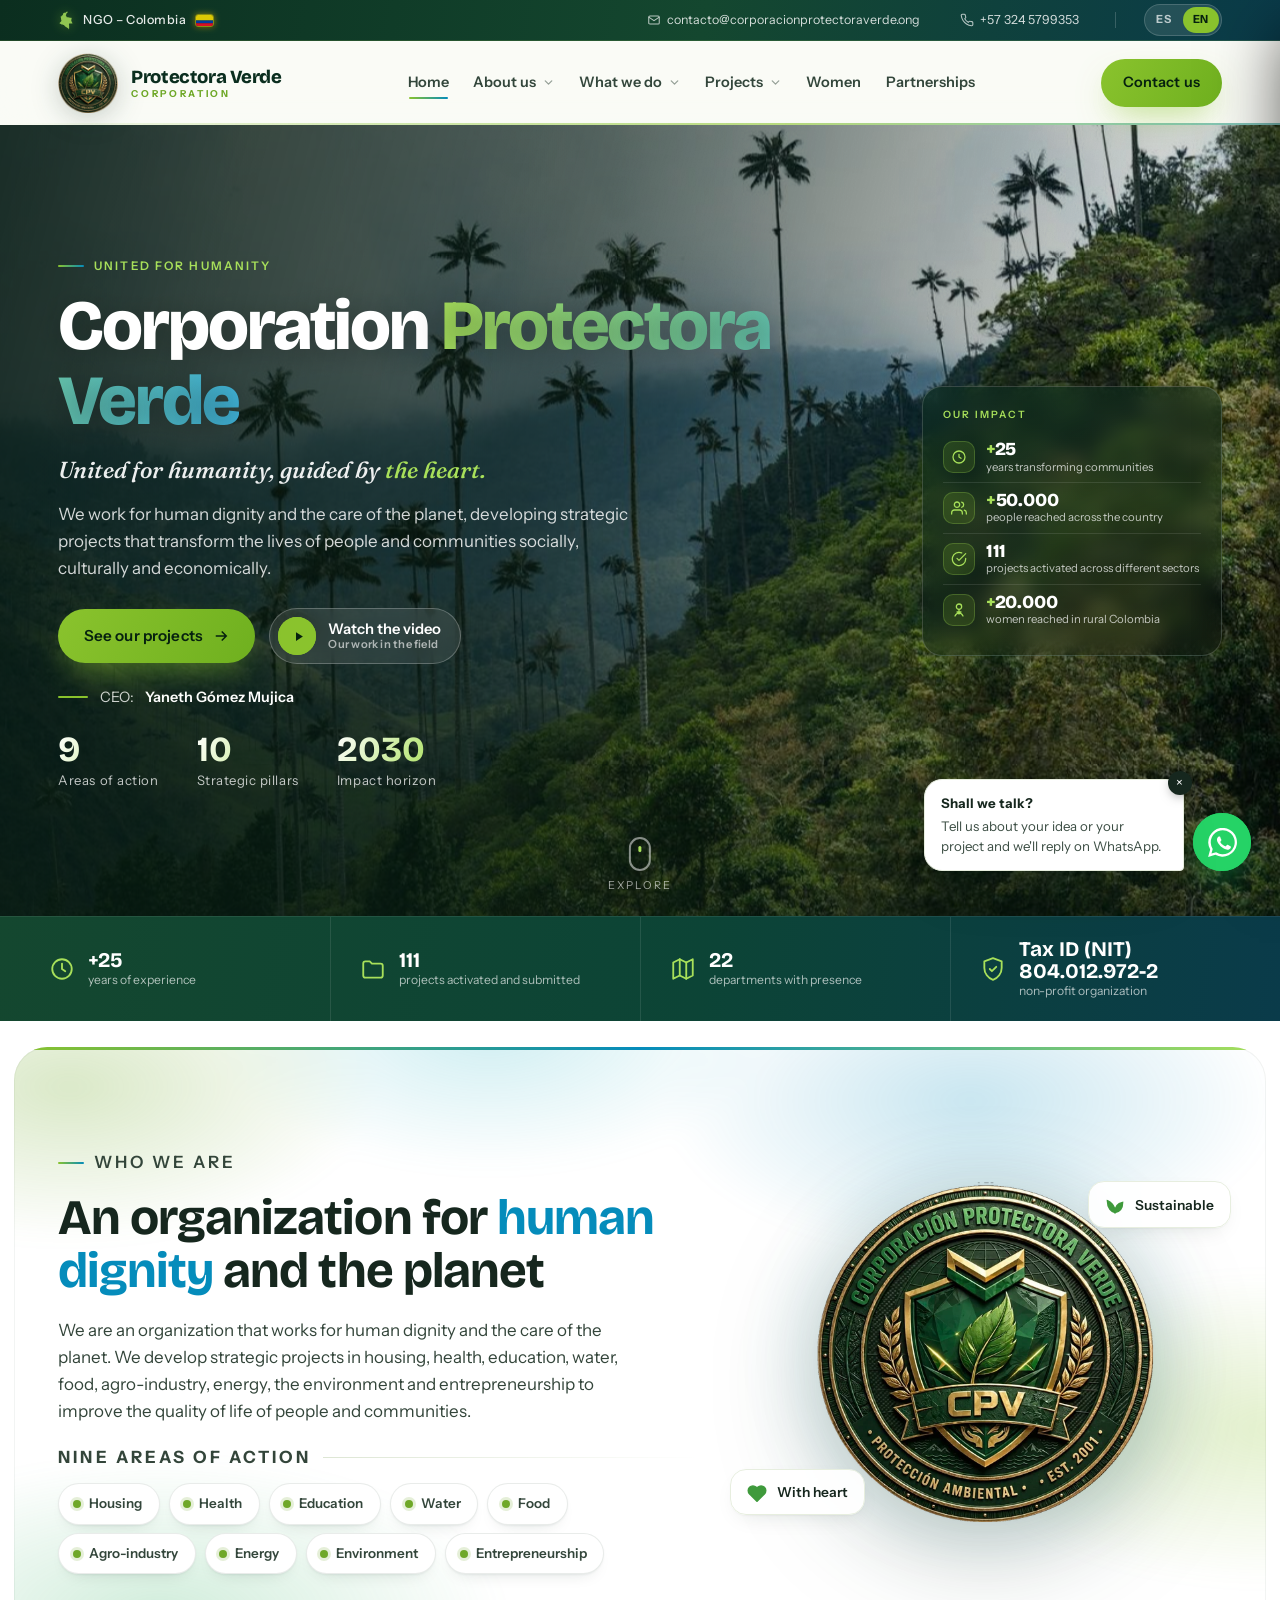
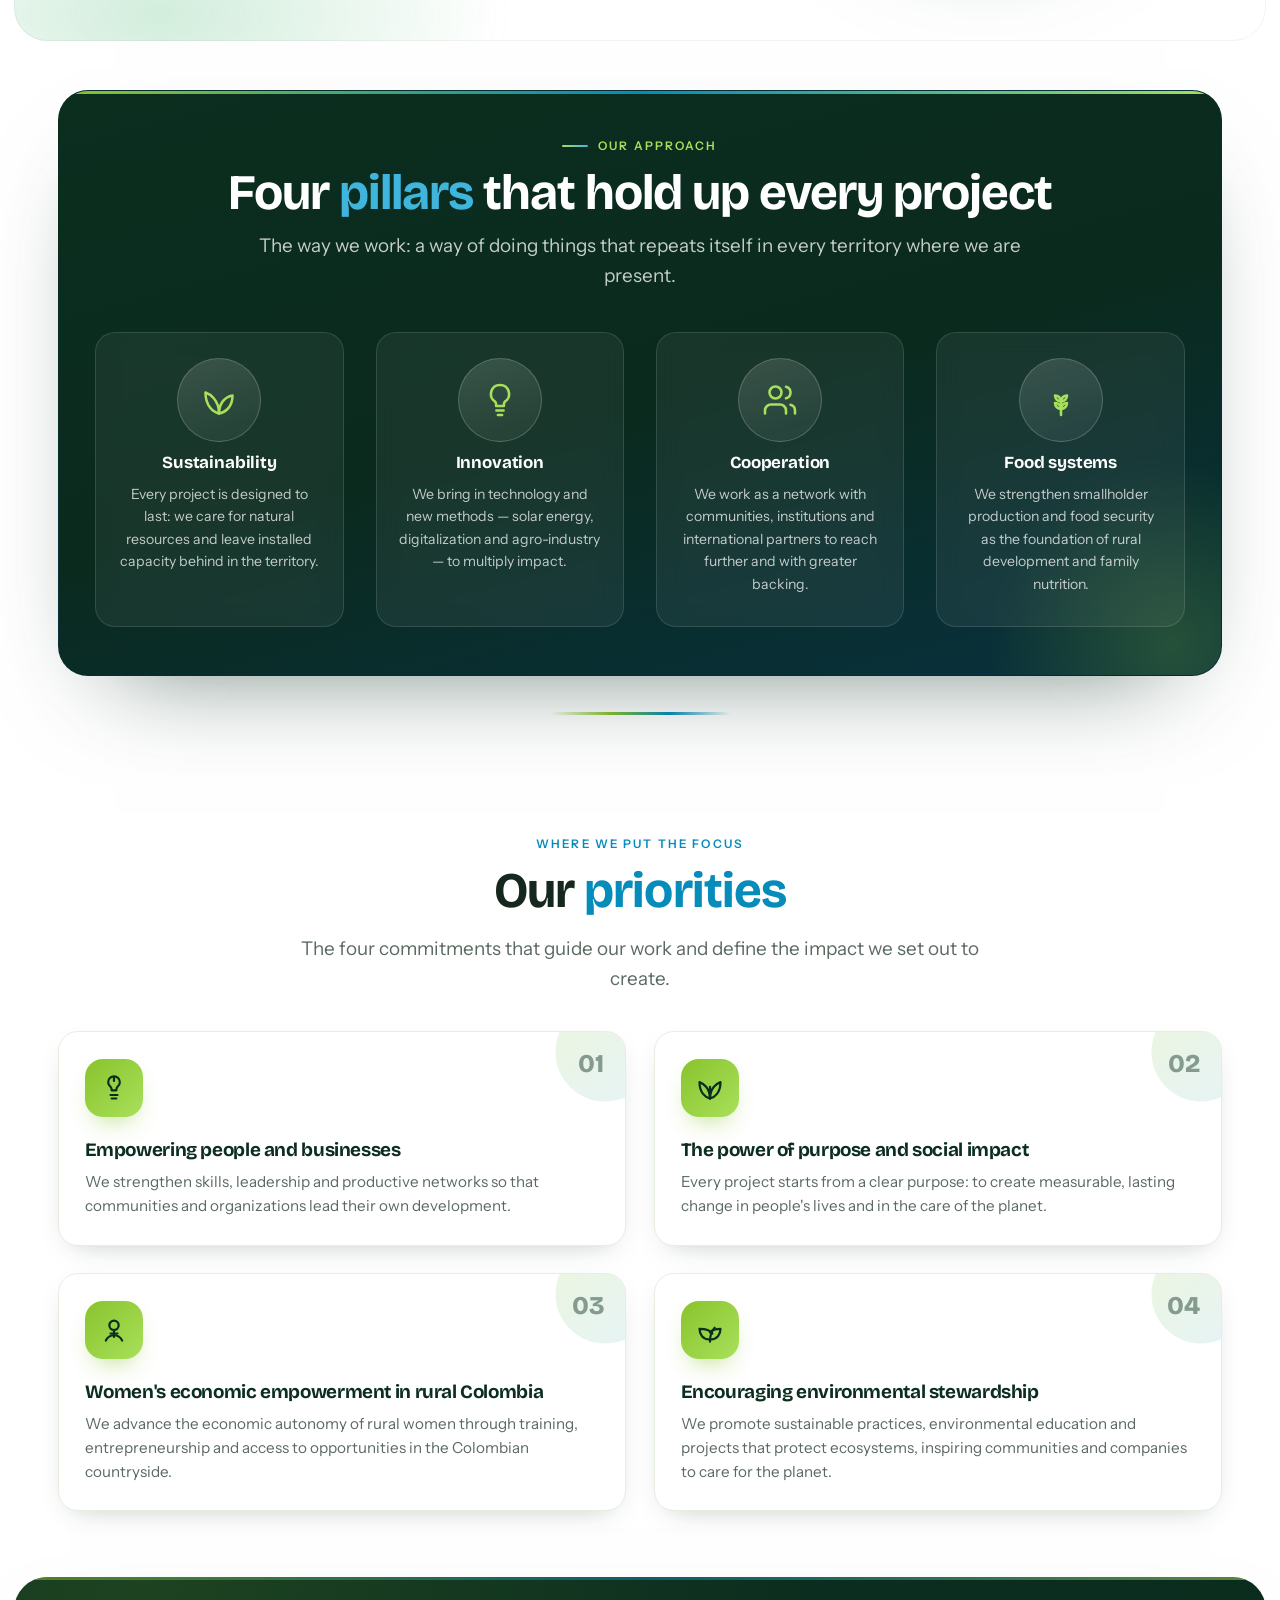
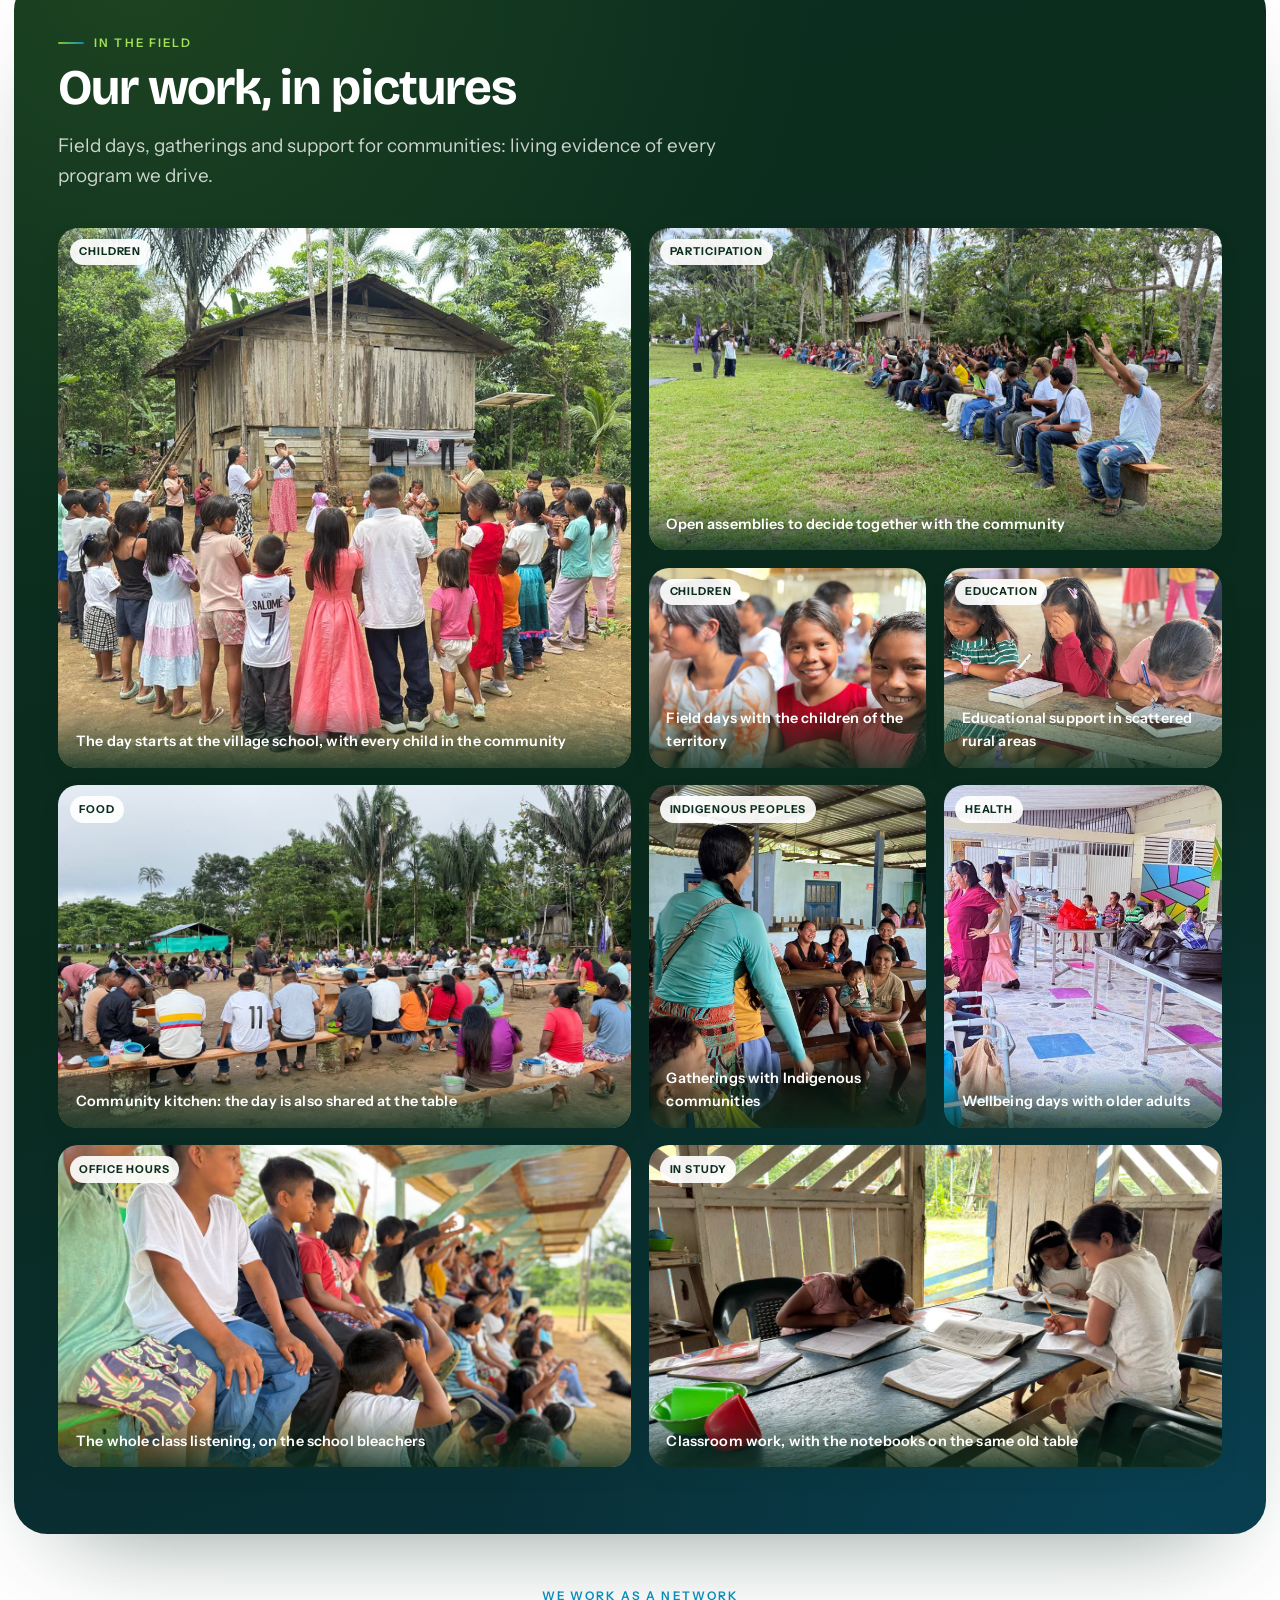
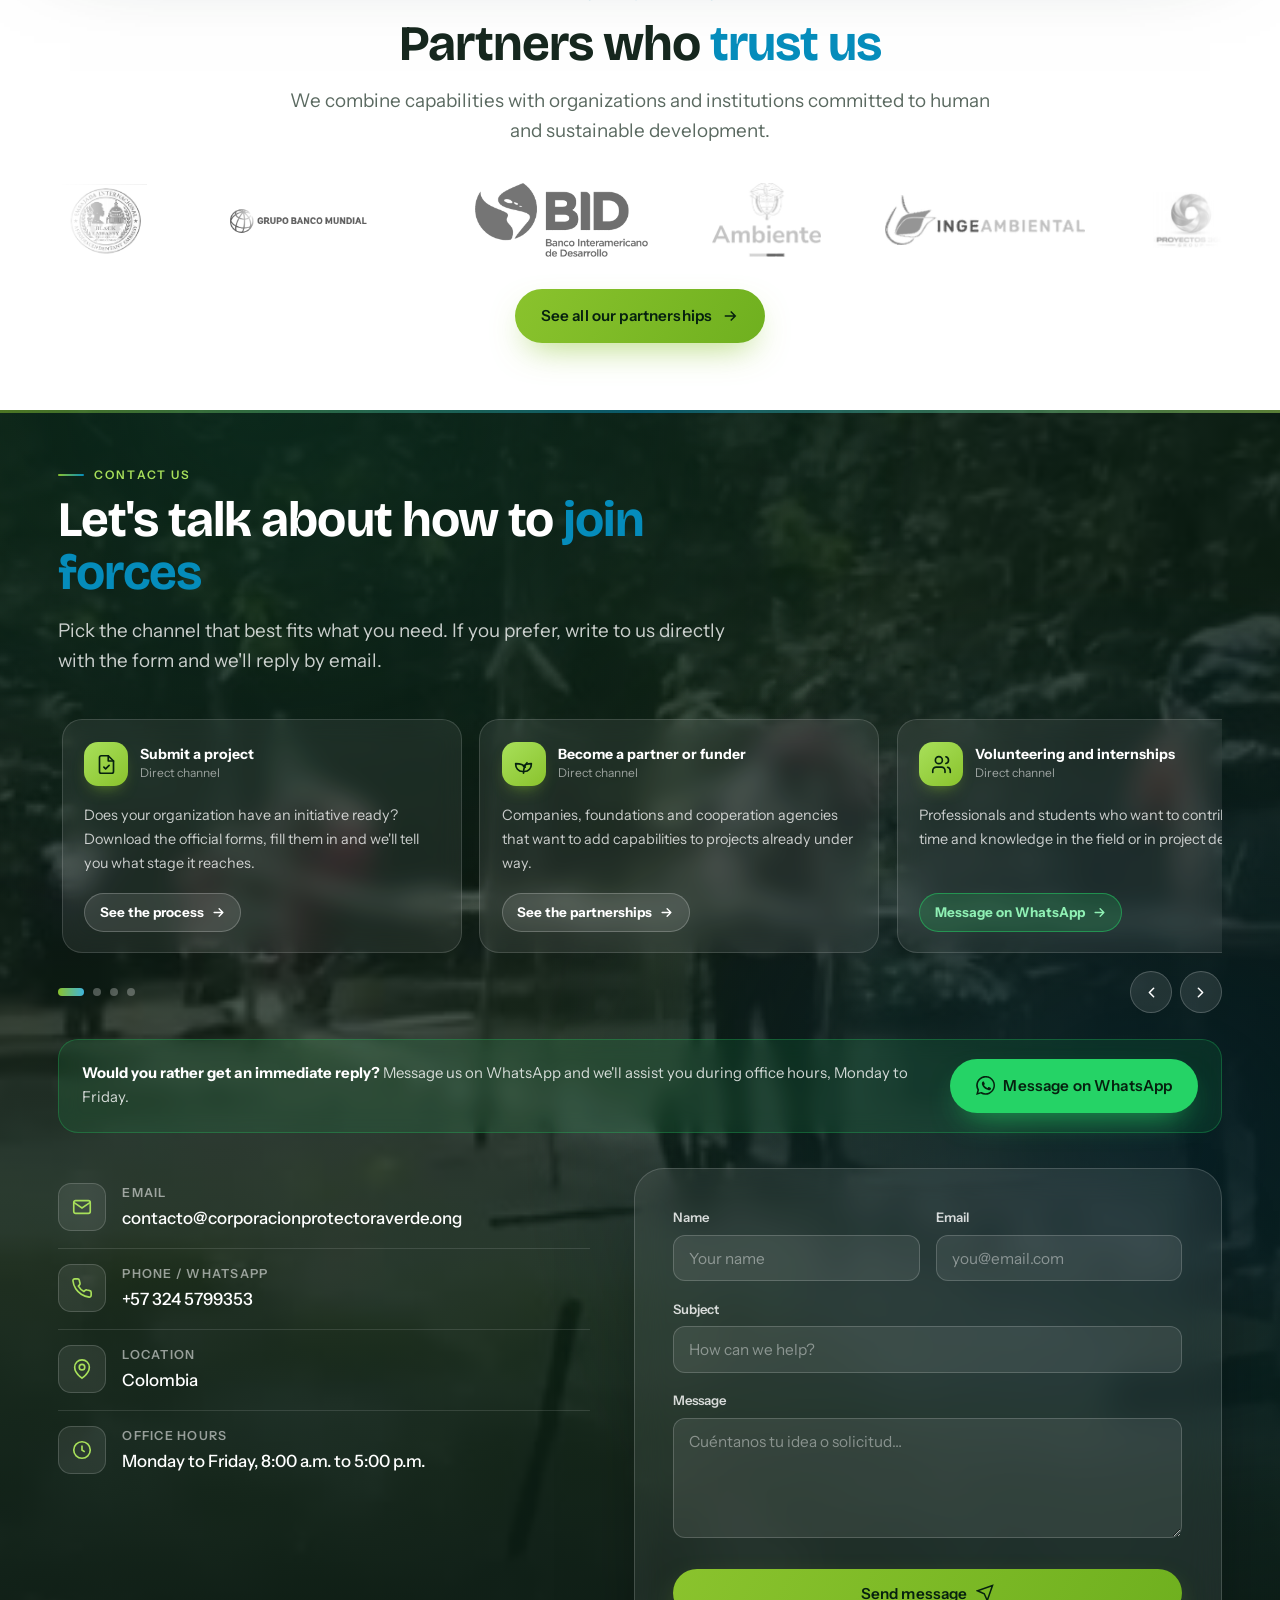
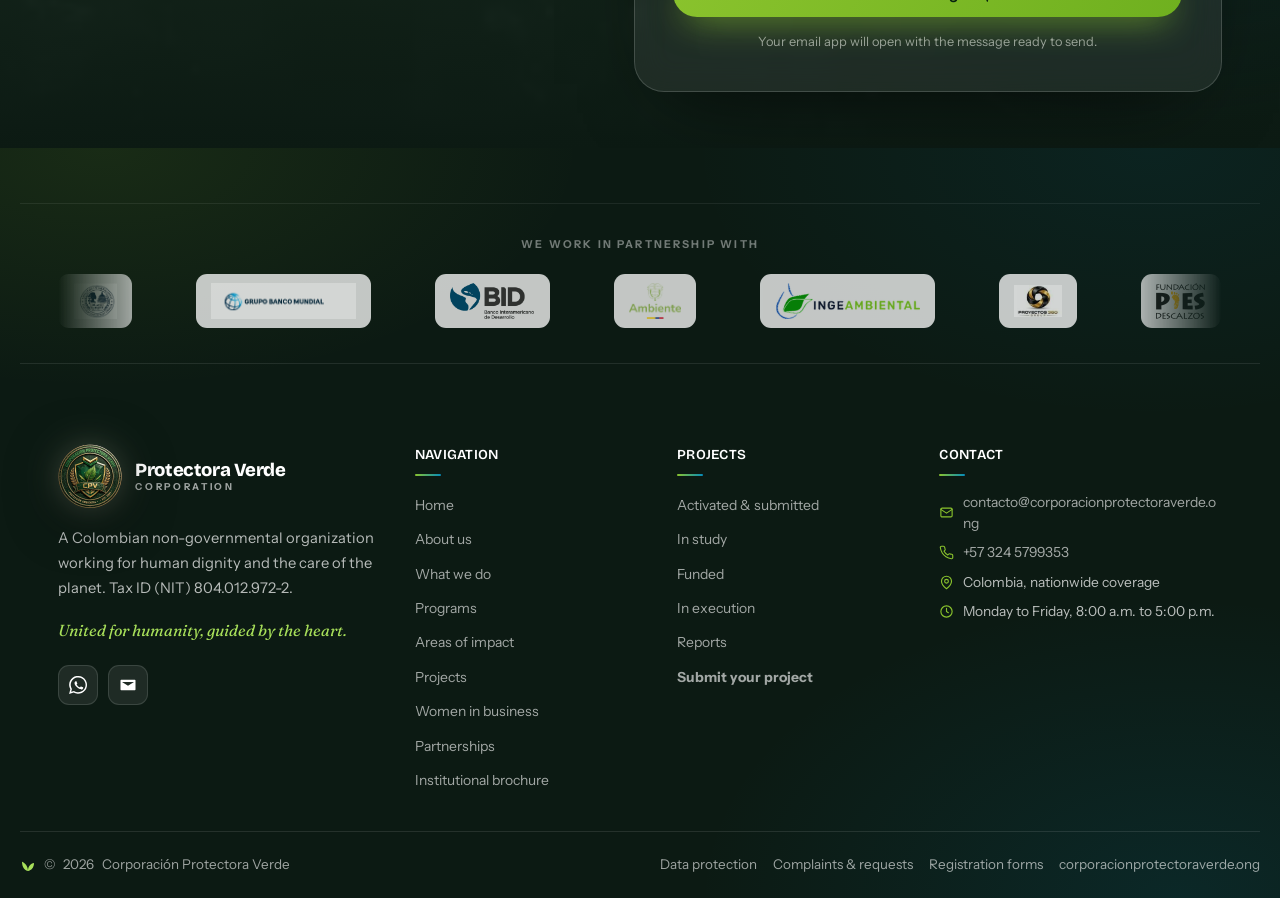
==== commit 204bd962: "Adición video contenido usa" ====
--- a/index.html
+++ b/index.html
@@ -7,17 +7,17 @@
 <title>Corporación Protectora Verde. Unidos por la humanidad, guiados por el corazón</title>
 <meta name="description" content="ONG colombiana que trabaja por la dignidad humana y el cuidado del planeta: vivienda, salud, educación, agua, alimentación, energía, medio ambiente y emprendimiento."/>
 <meta name="theme-color" content="#0B2E1F"/>
-<link rel="icon" href="img/logo.png?v=dc98e778" type="image/png"/>
+<link rel="icon" href="img/logo.png?v=8336a16d" type="image/png"/>
 <link rel="preconnect" href="https://fonts.googleapis.com"/>
 <link rel="preconnect" href="https://fonts.gstatic.com" crossorigin/>
 <link href="https://fonts.googleapis.com/css2?family=Bricolage+Grotesque:opsz,wght@12..96,500;12..96,600;12..96,700;12..96,800&family=Fraunces:ital,opsz,wght@1,9..144,400;1,9..144,500;1,9..144,600&family=Instrument+Sans:wght@400;500;600&display=swap" rel="stylesheet"/>
-<link rel="stylesheet" href="css/styles.css?v=dc98e778"/>
-<link rel="stylesheet" href="css/rediseno.css?v=dc98e778"/>
+<link rel="stylesheet" href="css/styles.css?v=8336a16d"/>
+<link rel="stylesheet" href="css/rediseno.css?v=8336a16d"/>
 </head>
 <body class="cargando">
 <div class="loader" id="loader" role="status" aria-live="polite">
   <div class="loader-in">
-    <div class="loader-mark"><img src="img/logo.webp?v=dc98e778" alt=""/></div>
+    <div class="loader-mark"><img src="img/logo.webp?v=8336a16d" alt=""/></div>
     <p class="loader-word">Corporación Protectora Verde<span>Unidos por la humanidad</span></p>
     <div class="loader-bar"><i></i></div>
   </div>
@@ -42,7 +42,7 @@
 <header class="header" id="header">
   <div class="wrap nav">
     <a href="index.html" class="brand" aria-label="Inicio | Corporación Protectora Verde">
-      <span class="ring"><img src="img/logo.webp?v=dc98e778" alt="Corporación Protectora Verde"/></span>
+      <span class="ring"><img src="img/logo.webp?v=8336a16d" alt="Corporación Protectora Verde"/></span>
       <span class="bn"><b>Protectora Verde</b><span>Corporación</span></span>
     </a>
     <nav class="menu" id="menu" aria-label="Menú principal">
@@ -61,7 +61,7 @@
 </header>
 
 <aside class="drawer" id="drawer" aria-hidden="true" aria-label="Menú">
-  <div class="drawer-head"><img src="img/logo.webp?v=dc98e778" alt=""/><span><b>Protectora Verde</b><span>Corporación</span></span></div>
+  <div class="drawer-head"><img src="img/logo.webp?v=8336a16d" alt=""/><span><b>Protectora Verde</b><span>Corporación</span></span></div>
   <a href="index.html">Inicio</a>
   <div class="dgroup"><span>Nosotros</span><a href="nosotros.html#conocenos"><span class="dg-ic"><svg viewBox="0 0 24 24" fill="none" stroke="currentColor" stroke-width="1.9" stroke-linecap="round" stroke-linejoin="round" aria-hidden="true"><path d="M20.8 6.4a5.5 5.5 0 0 0-7.8 0L12 7.4l-1-1a5.5 5.5 0 0 0-7.8 7.8l8.8 8.8 8.8-8.8a5.5 5.5 0 0 0 0-7.8Z"/></svg></span>Conócenos</a><a href="nosotros.html#mision"><span class="dg-ic"><svg viewBox="0 0 24 24" fill="none" stroke="currentColor" stroke-width="1.9" stroke-linecap="round" stroke-linejoin="round" aria-hidden="true"><circle cx="12" cy="12" r="9"/><circle cx="12" cy="12" r="5"/><circle cx="12" cy="12" r="1.4"/></svg></span>Misión</a><a href="nosotros.html#vision"><span class="dg-ic"><svg viewBox="0 0 24 24" fill="none" stroke="currentColor" stroke-width="1.9" stroke-linecap="round" stroke-linejoin="round" aria-hidden="true"><path d="M2 12s3.6-7 10-7 10 7 10 7-3.6 7-10 7-10-7-10-7Z"/><circle cx="12" cy="12" r="3"/></svg></span>Visión</a><a href="nosotros.html#valores"><span class="dg-ic"><svg viewBox="0 0 24 24" fill="none" stroke="currentColor" stroke-width="1.9" stroke-linecap="round" stroke-linejoin="round" aria-hidden="true"><path d="M12 2 4 5v6c0 5 3.4 9.4 8 11 4.6-1.6 8-6 8-11V5l-8-3Z"/></svg></span>Valores</a><a href="nosotros.html#equipo"><span class="dg-ic"><svg viewBox="0 0 24 24" fill="none" stroke="currentColor" stroke-width="1.9" stroke-linecap="round" stroke-linejoin="round" aria-hidden="true"><path d="M16 21v-2a4 4 0 0 0-4-4H6a4 4 0 0 0-4 4v2"/><circle cx="9" cy="7" r="4"/><path d="M22 21v-2a4 4 0 0 0-3-3.87"/></svg></span>Equipo de trabajo</a><a href="nosotros.html#proteccion-datos"><span class="dg-ic"><svg viewBox="0 0 24 24" fill="none" stroke="currentColor" stroke-width="1.9" stroke-linecap="round" stroke-linejoin="round" aria-hidden="true"><rect x="4" y="10" width="16" height="11" rx="2"/><path d="M8 10V7a4 4 0 0 1 8 0v3"/></svg></span>Protección de datos</a><a href="nosotros.html#pqr"><span class="dg-ic"><svg viewBox="0 0 24 24" fill="none" stroke="currentColor" stroke-width="1.9" stroke-linecap="round" stroke-linejoin="round" aria-hidden="true"><path d="M21 15a2 2 0 0 1-2 2H8l-5 4V5a2 2 0 0 1 2-2h14a2 2 0 0 1 2 2Z"/></svg></span>Quejas y reclamos</a></div>
   <div class="dgroup"><span>Qué hacemos</span><a href="programas.html#que-hacemos"><span class="dg-ic"><svg viewBox="0 0 24 24" fill="none" stroke="currentColor" stroke-width="1.9" stroke-linecap="round" stroke-linejoin="round" aria-hidden="true"><path d="m12 2 9 5-9 5-9-5 9-5Z"/><path d="m3 12 9 5 9-5M3 17l9 5 9-5"/></svg></span>Áreas de acción</a><a href="programas.html#programas"><span class="dg-ic"><svg viewBox="0 0 24 24" fill="none" stroke="currentColor" stroke-width="1.9" stroke-linecap="round" stroke-linejoin="round" aria-hidden="true"><path d="M12 21C12 12 6 8 3 7c0 9 5 13 9 14Z"/><path d="M12 21c0-7 4-11 9-12 0 7-4 11-9 12Z"/></svg></span>Programas</a><a href="programas.html#ejes"><span class="dg-ic"><svg viewBox="0 0 24 24" fill="none" stroke="currentColor" stroke-width="1.9" stroke-linecap="round" stroke-linejoin="round" aria-hidden="true"><path d="M12 2v4M12 18v4M4.9 4.9l2.9 2.9M16.2 16.2l2.9 2.9M2 12h4M18 12h4M4.9 19.1l2.9-2.9M16.2 7.8l2.9-2.9"/></svg></span>Ejes estratégicos</a><a href="programas.html#incidencia"><span class="dg-ic"><svg viewBox="0 0 24 24" fill="none" stroke="currentColor" stroke-width="1.9" stroke-linecap="round" stroke-linejoin="round" aria-hidden="true"><path d="m9 3-6 3v15l6-3 6 3 6-3V3l-6 3-6-3Z"/><path d="M9 3v15M15 6v15"/></svg></span>Zonas de incidencia</a><a href="programas.html#territorio"><span class="dg-ic"><svg viewBox="0 0 24 24" fill="none" stroke="currentColor" stroke-width="1.9" stroke-linecap="round" stroke-linejoin="round" aria-hidden="true"><rect x="2" y="6" width="14" height="12" rx="2"/><path d="m16 11 6-3v8l-6-3Z"/></svg></span>En territorio</a></div>
@@ -144,7 +144,7 @@
     </div>
     <div class="about-visual reveal d2">
       <div class="halo"></div>
-      <div class="ring-xl"><img src="img/logo.webp?v=dc98e778" alt="Corporación Protectora Verde"/></div>
+      <div class="ring-xl"><img src="img/logo.webp?v=8336a16d" alt="Corporación Protectora Verde"/></div>
       <div class="float f1"><svg viewBox="0 0 24 24" fill="#3F9A3C" stroke="#3F9A3C" stroke-width="2"><path d="M12 21C12 12 6 8 3 7c0 9 5 13 9 14Z"/><path d="M12 21c0-7 4-11 9-12 0 7-4 11-9 12Z"/></svg> Sostenible</div>
       <div class="float f2"><svg viewBox="0 0 24 24" fill="#3F9A3C" stroke="#3F9A3C" stroke-width="2"><path d="M20.8 6.4a5.5 5.5 0 0 0-7.8 0L12 7.4l-1-1a5.5 5.5 0 0 0-7.8 7.8l1 1 7.8 7.8 7.8-7.8 1-1a5.5 5.5 0 0 0 0-7.8Z"/></svg> Con el corazón</div>
     </div>
@@ -318,7 +318,7 @@
   <div class="wrap ftop">
     <div class="fbrand">
       <a href="index.html" class="brand">
-        <span class="ring"><img src="img/logo.webp?v=dc98e778" alt="Corporación Protectora Verde"/></span>
+        <span class="ring"><img src="img/logo.webp?v=8336a16d" alt="Corporación Protectora Verde"/></span>
         <span class="bn"><b>Protectora Verde</b><span>Corporación</span></span>
       </a>
       <p>Organización no gubernamental colombiana que trabaja por la dignidad humana y el cuidado del planeta. NIT 804.012.972-2.</p>
@@ -385,8 +385,8 @@
 </div>
 <button class="to-top" id="toTop" aria-label="Volver arriba"><svg class="tt-anillo" viewBox="0 0 36 36" aria-hidden="true"><circle class="tt-pista" cx="18" cy="18" r="15.9"/><circle class="tt-avance" cx="18" cy="18" r="15.9" pathLength="100"/></svg><svg class="tt-flecha" viewBox="0 0 24 24" aria-hidden="true"><path d="M12 19V6M6 12l6-6 6 6"/></svg></button>
 
-<script src="js/app.js?v=dc98e778" defer></script>
-<script src="js/ui.js?v=dc98e778" defer></script>
-<script src="js/i18n.js?v=dc98e778" defer></script>
+<script src="js/app.js?v=8336a16d" defer></script>
+<script src="js/ui.js?v=8336a16d" defer></script>
+<script src="js/i18n.js?v=8336a16d" defer></script>
 </body>
 </html>
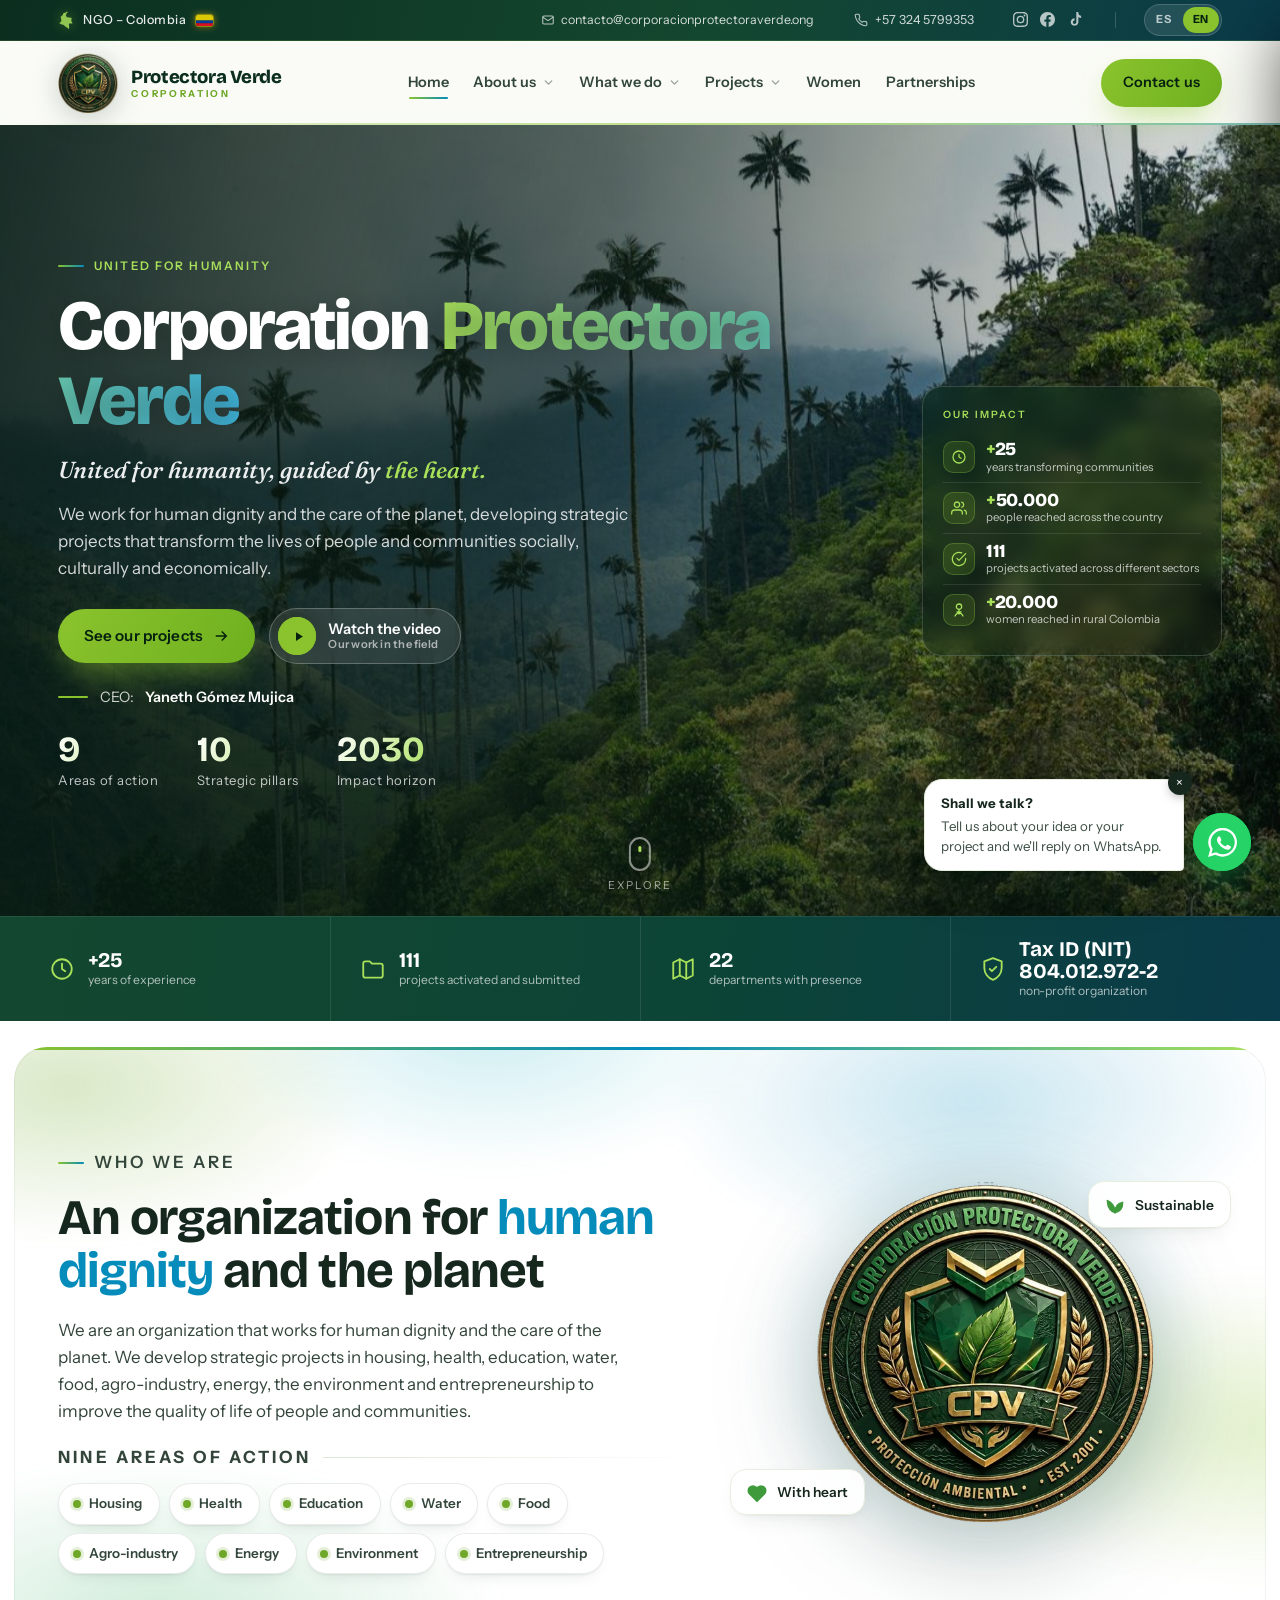
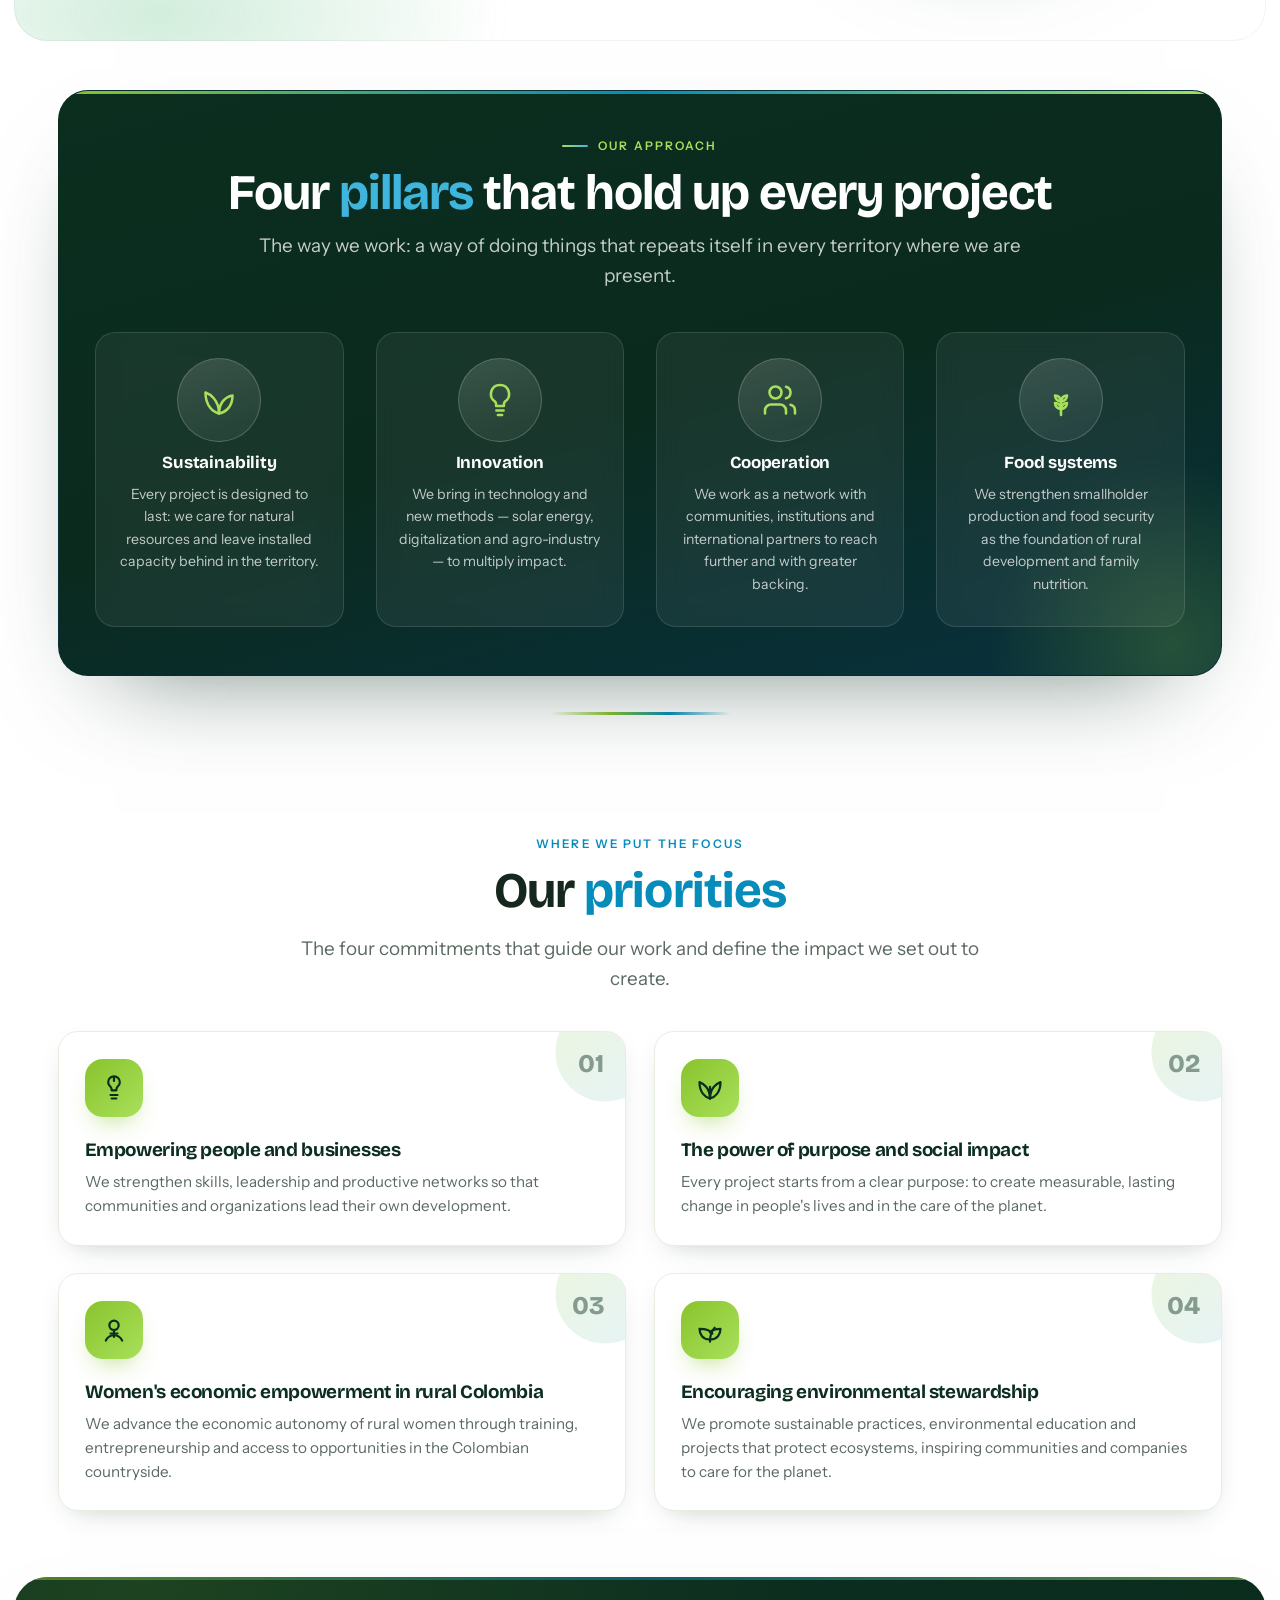
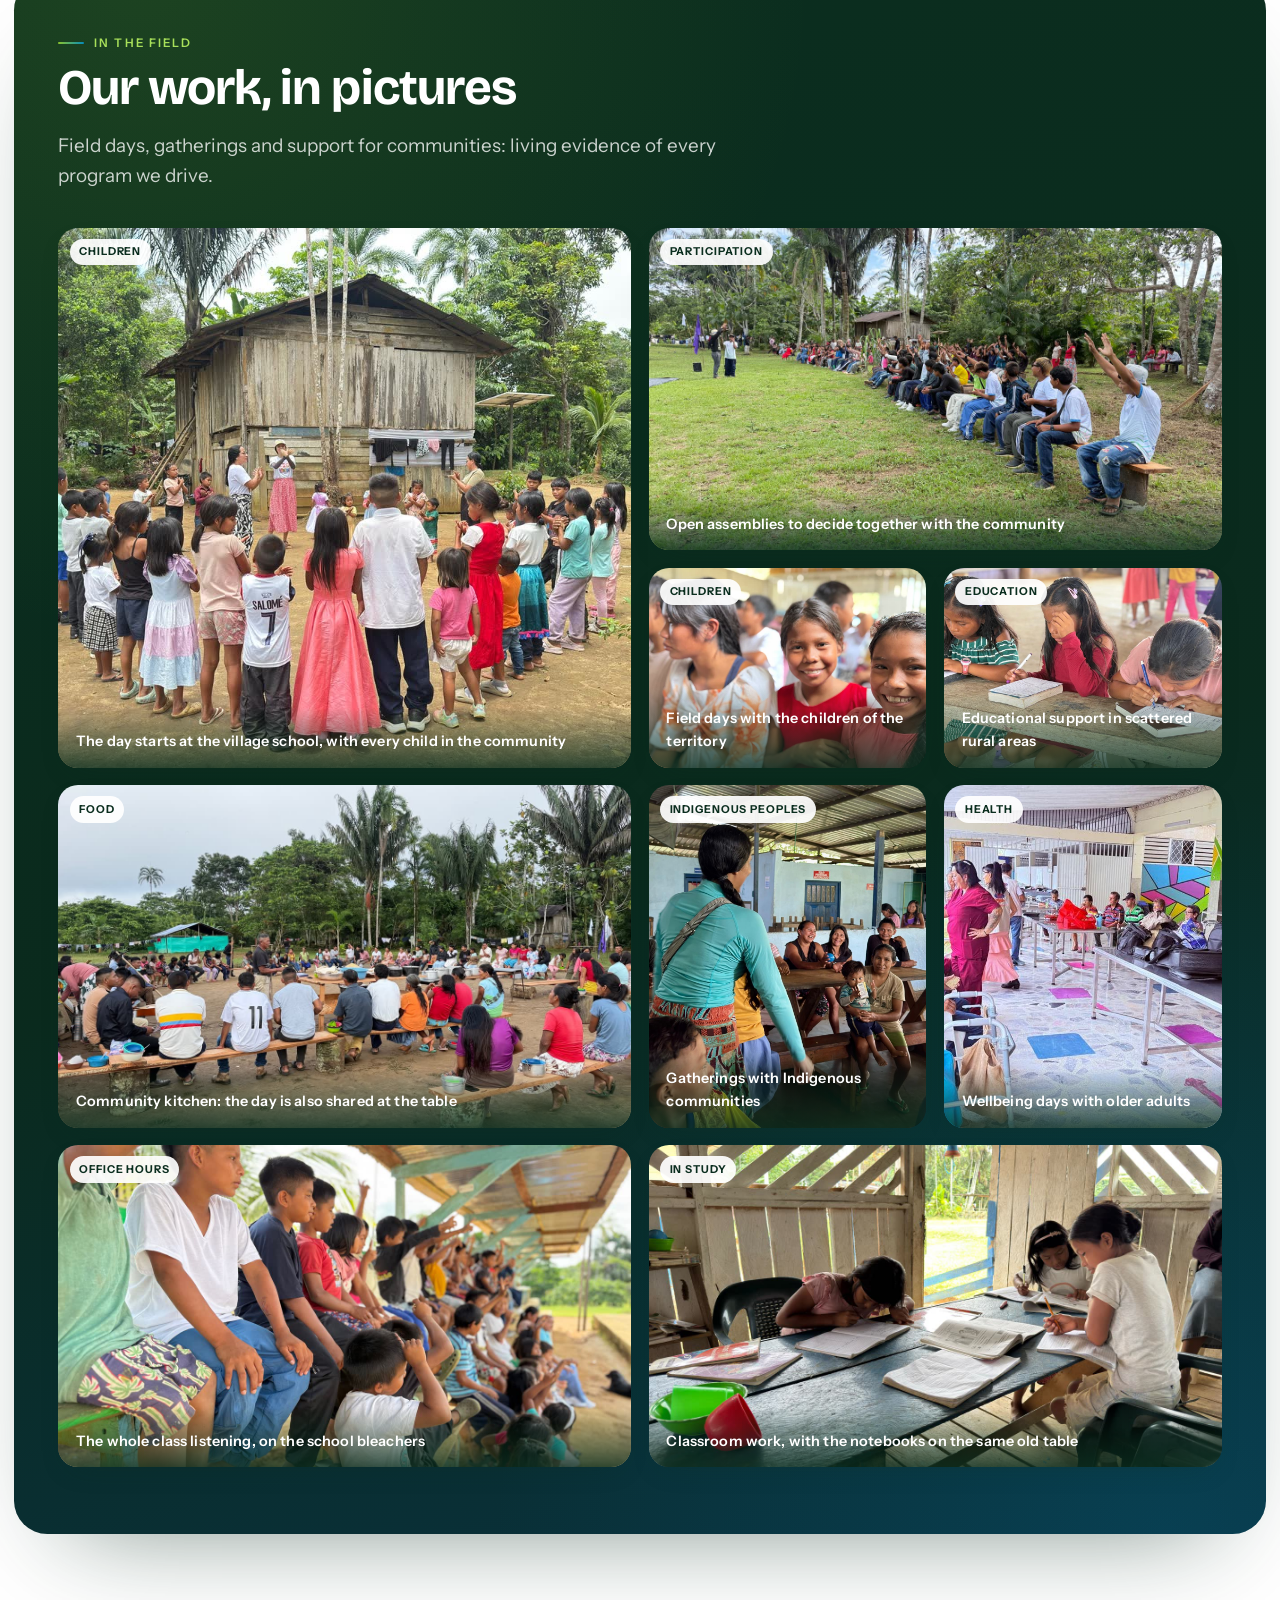
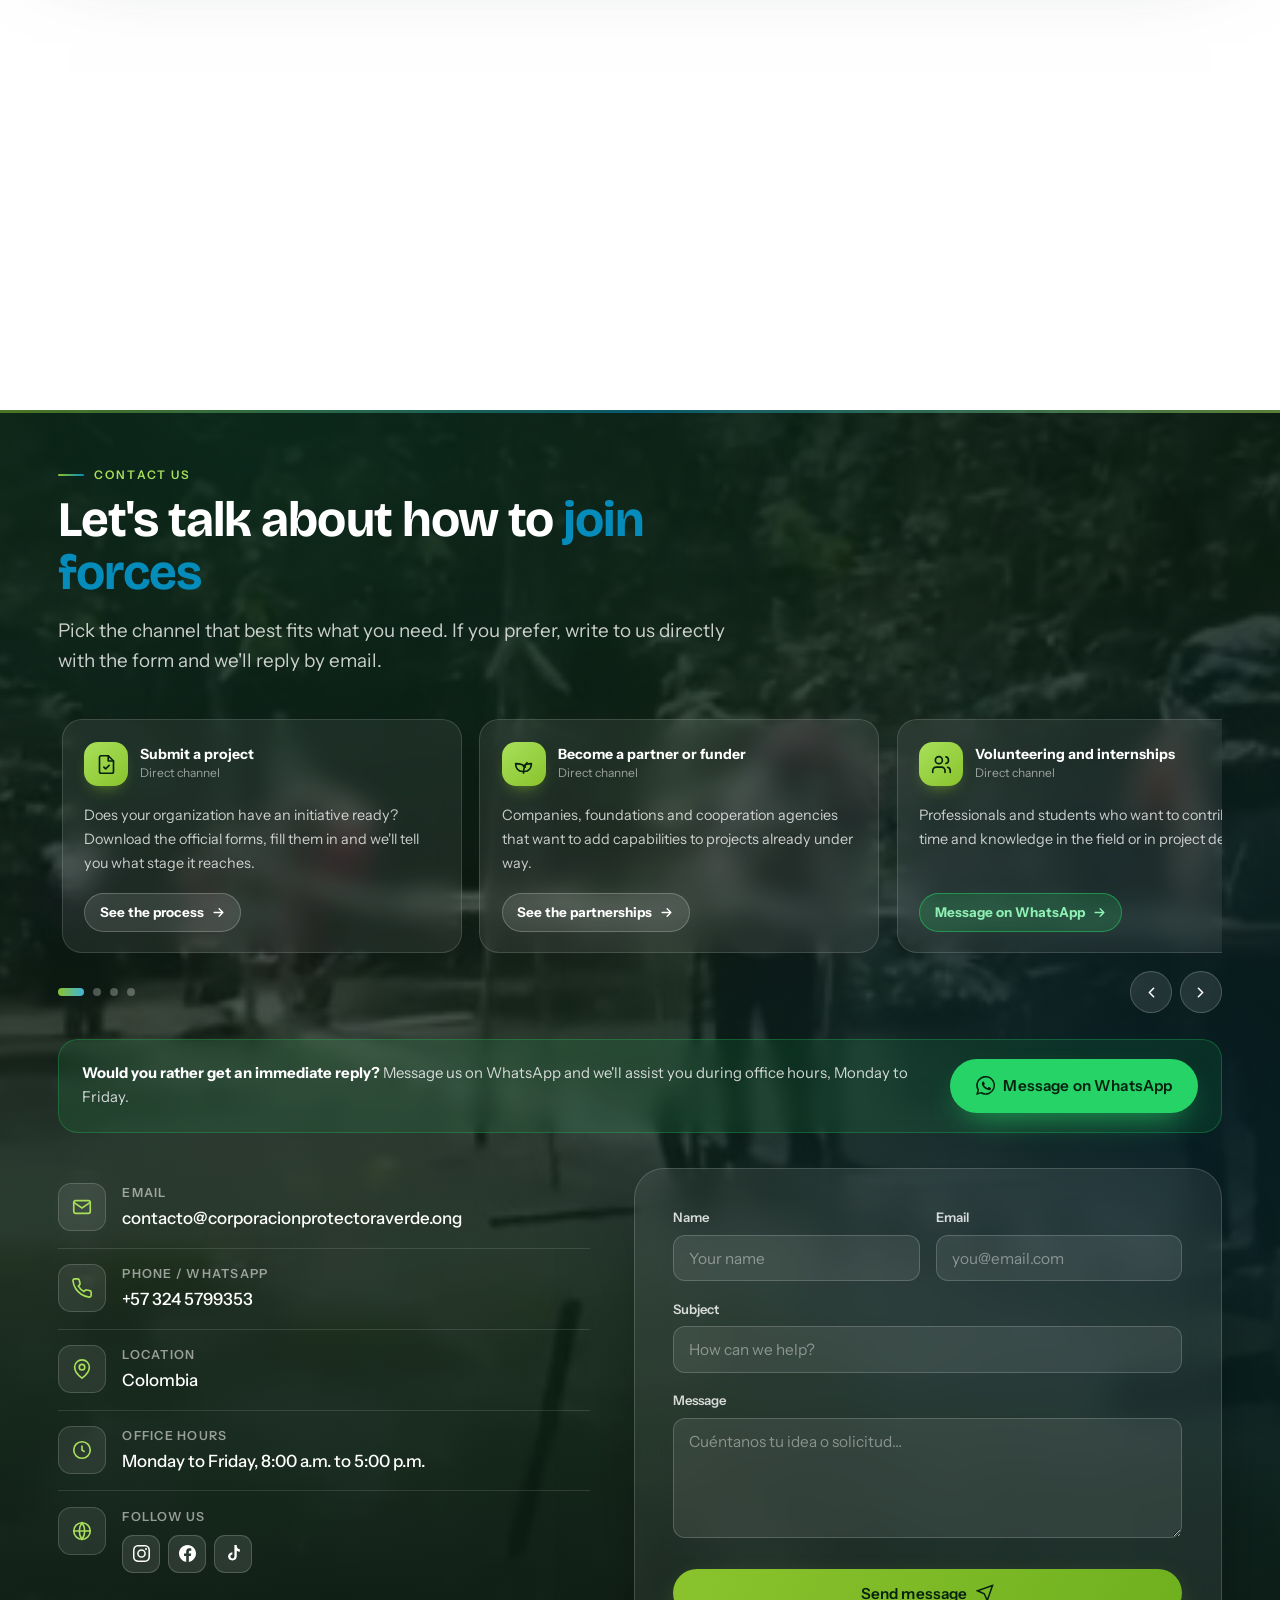
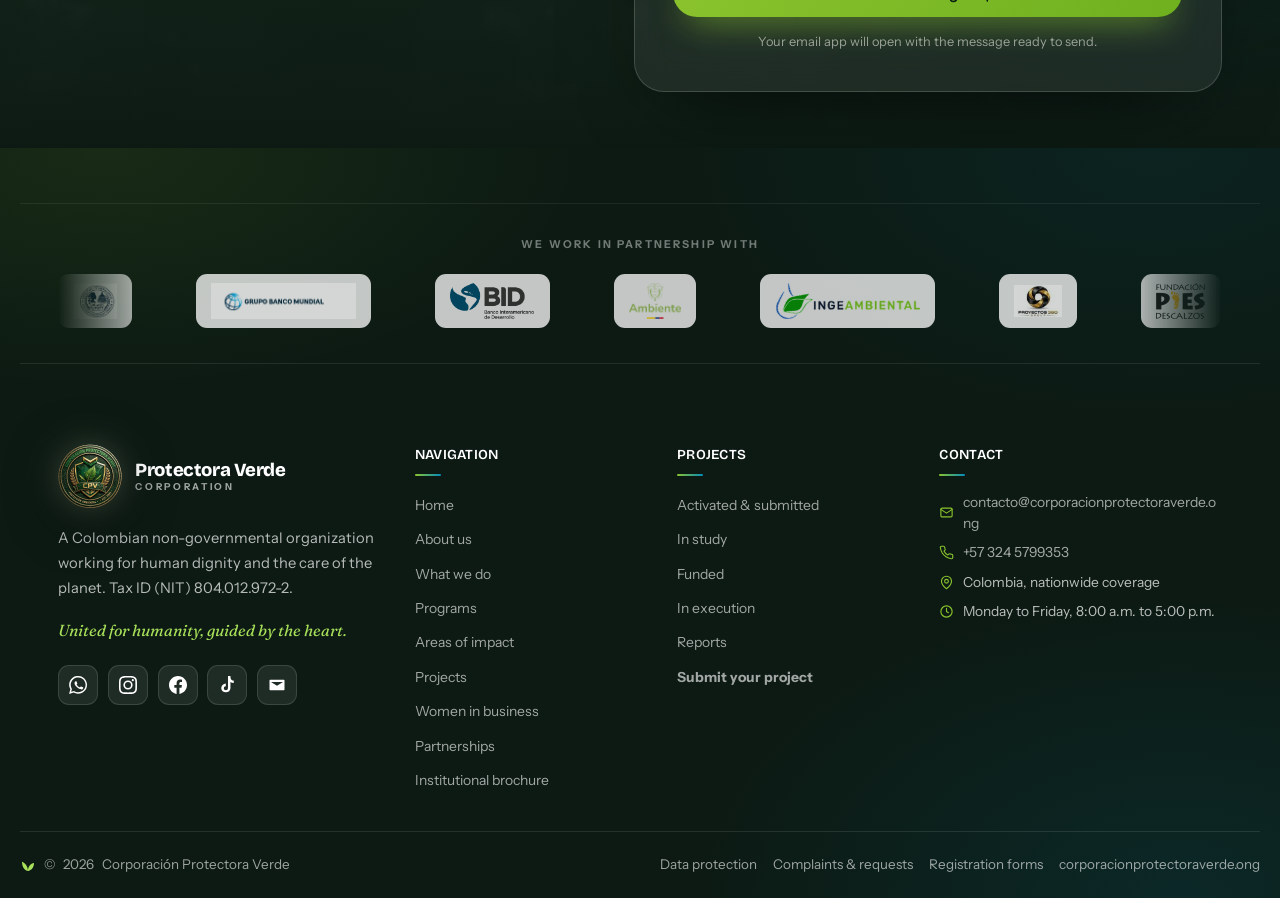
==== commit 34bac31e: "Agregar Instagram, Facebook y TikTok Los tres perfiles de la Corporación quedan en cuatro puntos de " ====
--- a/index.html
+++ b/index.html
@@ -7,17 +7,17 @@
 <title>Corporación Protectora Verde. Unidos por la humanidad, guiados por el corazón</title>
 <meta name="description" content="ONG colombiana que trabaja por la dignidad humana y el cuidado del planeta: vivienda, salud, educación, agua, alimentación, energía, medio ambiente y emprendimiento."/>
 <meta name="theme-color" content="#0B2E1F"/>
-<link rel="icon" href="img/logo.png?v=8336a16d" type="image/png"/>
+<link rel="icon" href="img/logo.png?v=bf586b1e" type="image/png"/>
 <link rel="preconnect" href="https://fonts.googleapis.com"/>
 <link rel="preconnect" href="https://fonts.gstatic.com" crossorigin/>
 <link href="https://fonts.googleapis.com/css2?family=Bricolage+Grotesque:opsz,wght@12..96,500;12..96,600;12..96,700;12..96,800&family=Fraunces:ital,opsz,wght@1,9..144,400;1,9..144,500;1,9..144,600&family=Instrument+Sans:wght@400;500;600&display=swap" rel="stylesheet"/>
-<link rel="stylesheet" href="css/styles.css?v=8336a16d"/>
-<link rel="stylesheet" href="css/rediseno.css?v=8336a16d"/>
+<link rel="stylesheet" href="css/styles.css?v=bf586b1e"/>
+<link rel="stylesheet" href="css/rediseno.css?v=bf586b1e"/>
 </head>
 <body class="cargando">
 <div class="loader" id="loader" role="status" aria-live="polite">
   <div class="loader-in">
-    <div class="loader-mark"><img src="img/logo.webp?v=8336a16d" alt=""/></div>
+    <div class="loader-mark"><img src="img/logo.webp?v=bf586b1e" alt=""/></div>
     <p class="loader-word">Corporación Protectora Verde<span>Unidos por la humanidad</span></p>
     <div class="loader-bar"><i></i></div>
   </div>
@@ -30,6 +30,7 @@
     <span class="tb-right">
       <a class="tb-mail" href="mailto:contacto@corporacionprotectoraverde.ong"><svg viewBox="0 0 24 24" fill="none" stroke="currentColor" stroke-width="1.8"><rect x="3" y="5" width="18" height="14" rx="2"/><path d="m3 7 9 6 9-6"/></svg><span>contacto@corporacionprotectoraverde.ong</span></a>
       <a class="tb-tel" href="tel:+573245799353"><svg viewBox="0 0 24 24" fill="none" stroke="currentColor" stroke-width="1.8"><path d="M22 16.9v3a2 2 0 0 1-2.2 2 19.8 19.8 0 0 1-8.6-3.1 19.5 19.5 0 0 1-6-6 19.8 19.8 0 0 1-3.1-8.7A2 2 0 0 1 4.1 2h3a2 2 0 0 1 2 1.7c.1 1 .4 1.9.7 2.8a2 2 0 0 1-.5 2.1L8.1 9.9a16 16 0 0 0 6 6l1.3-1.3a2 2 0 0 1 2.1-.4c.9.3 1.8.5 2.8.6a2 2 0 0 1 1.7 2Z"/></svg><span>+57 324 5799353</span></a>
+      <span class="tb-redes"><a href="https://www.instagram.com/corpoprotecotraverde" target="_blank" rel="noopener" aria-label="Instagram"><svg viewBox="0 0 24 24" aria-hidden="true"><path d="M12 2.16c3.2 0 3.58.01 4.85.07 1.17.05 1.8.25 2.23.41.56.22.96.48 1.38.9.42.42.68.82.9 1.38.16.42.36 1.06.41 2.23.06 1.27.07 1.65.07 4.85s-.01 3.58-.07 4.85c-.06 1.17-.26 1.8-.42 2.23-.22.56-.48.96-.9 1.38-.42.42-.82.68-1.38.9-.42.16-1.07.36-2.24.41-1.27.06-1.65.07-4.86.07s-3.59-.02-4.86-.07c-1.17-.06-1.82-.26-2.24-.42-.57-.22-.96-.48-1.38-.9-.42-.42-.69-.82-.9-1.38-.17-.42-.36-1.07-.42-2.24-.05-1.26-.06-1.65-.06-4.84 0-3.2.02-3.59.06-4.86.06-1.17.26-1.81.42-2.23.21-.57.48-.96.9-1.38.42-.42.81-.69 1.38-.9.42-.17 1.05-.36 2.22-.42 1.28-.05 1.65-.06 4.86-.06ZM12 0C8.74 0 8.33.02 7.05.07c-1.28.06-2.15.26-2.91.56-.79.3-1.46.72-2.13 1.38C1.35 2.68.93 3.35.63 4.14c-.3.76-.5 1.63-.56 2.91C.01 8.33 0 8.74 0 12s.02 3.67.07 4.95c.06 1.28.26 2.15.56 2.91.31.79.72 1.46 1.38 2.13.67.67 1.34 1.08 2.13 1.38.76.3 1.64.5 2.91.56C8.33 23.99 8.74 24 12 24s3.67-.02 4.95-.07c1.28-.06 2.15-.26 2.91-.56.79-.31 1.46-.72 2.13-1.38.67-.67 1.08-1.34 1.38-2.13.3-.76.5-1.64.56-2.91.06-1.28.07-1.69.07-4.95s-.02-3.67-.07-4.95c-.06-1.28-.26-2.15-.56-2.91-.31-.79-.72-1.46-1.38-2.13C21.32 1.35 20.65.93 19.86.63c-.76-.3-1.64-.5-2.91-.56C15.67.01 15.26 0 12 0Z"/><path d="M12 5.84a6.16 6.16 0 1 0 0 12.32 6.16 6.16 0 0 0 0-12.32ZM12 16a4 4 0 1 1 0-8 4 4 0 0 1 0 8Z"/><circle cx="18.41" cy="5.6" r="1.44"/></svg></a><a href="https://www.facebook.com/61595279382591" target="_blank" rel="noopener" aria-label="Facebook"><svg viewBox="0 0 24 24" aria-hidden="true"><path d="M24 12.07C24 5.45 18.63.07 12 .07S0 5.45 0 12.07c0 5.99 4.39 10.95 10.13 11.86v-8.39H7.08v-3.47h3.05V9.43c0-3.01 1.79-4.67 4.53-4.67 1.31 0 2.69.24 2.69.24v2.95h-1.51c-1.49 0-1.96.93-1.96 1.88v2.25h3.33l-.53 3.47h-2.8v8.39C19.61 23.03 24 18.06 24 12.07Z"/></svg></a><a href="https://www.tiktok.com/@corpoprotectoraverde" target="_blank" rel="noopener" aria-label="TikTok"><svg viewBox="0 0 24 24" aria-hidden="true"><path d="M16.6 0h-3.3v16.3a2.8 2.8 0 0 1-2.8 2.7 2.8 2.8 0 0 1-2.8-2.7 2.8 2.8 0 0 1 2.7-2.8v-3.4c-3.4.1-6.1 2.9-6.1 6.2a6.2 6.2 0 0 0 12.3 0V8c1.2.9 2.8 1.4 4.4 1.4V6.1c-2.5-.1-4.4-2.1-4.4-4.6V0Z"/></svg></a></span>
       <span class="tb-sep"></span>
       <span class="lang" id="lang" role="group" aria-label="Idioma / Language">
         <button type="button" data-lang="es" class="on" aria-pressed="true">ES</button>
@@ -42,7 +43,7 @@
 <header class="header" id="header">
   <div class="wrap nav">
     <a href="index.html" class="brand" aria-label="Inicio | Corporación Protectora Verde">
-      <span class="ring"><img src="img/logo.webp?v=8336a16d" alt="Corporación Protectora Verde"/></span>
+      <span class="ring"><img src="img/logo.webp?v=bf586b1e" alt="Corporación Protectora Verde"/></span>
       <span class="bn"><b>Protectora Verde</b><span>Corporación</span></span>
     </a>
     <nav class="menu" id="menu" aria-label="Menú principal">
@@ -61,7 +62,7 @@
 </header>
 
 <aside class="drawer" id="drawer" aria-hidden="true" aria-label="Menú">
-  <div class="drawer-head"><img src="img/logo.webp?v=8336a16d" alt=""/><span><b>Protectora Verde</b><span>Corporación</span></span></div>
+  <div class="drawer-head"><img src="img/logo.webp?v=bf586b1e" alt=""/><span><b>Protectora Verde</b><span>Corporación</span></span></div>
   <a href="index.html">Inicio</a>
   <div class="dgroup"><span>Nosotros</span><a href="nosotros.html#conocenos"><span class="dg-ic"><svg viewBox="0 0 24 24" fill="none" stroke="currentColor" stroke-width="1.9" stroke-linecap="round" stroke-linejoin="round" aria-hidden="true"><path d="M20.8 6.4a5.5 5.5 0 0 0-7.8 0L12 7.4l-1-1a5.5 5.5 0 0 0-7.8 7.8l8.8 8.8 8.8-8.8a5.5 5.5 0 0 0 0-7.8Z"/></svg></span>Conócenos</a><a href="nosotros.html#mision"><span class="dg-ic"><svg viewBox="0 0 24 24" fill="none" stroke="currentColor" stroke-width="1.9" stroke-linecap="round" stroke-linejoin="round" aria-hidden="true"><circle cx="12" cy="12" r="9"/><circle cx="12" cy="12" r="5"/><circle cx="12" cy="12" r="1.4"/></svg></span>Misión</a><a href="nosotros.html#vision"><span class="dg-ic"><svg viewBox="0 0 24 24" fill="none" stroke="currentColor" stroke-width="1.9" stroke-linecap="round" stroke-linejoin="round" aria-hidden="true"><path d="M2 12s3.6-7 10-7 10 7 10 7-3.6 7-10 7-10-7-10-7Z"/><circle cx="12" cy="12" r="3"/></svg></span>Visión</a><a href="nosotros.html#valores"><span class="dg-ic"><svg viewBox="0 0 24 24" fill="none" stroke="currentColor" stroke-width="1.9" stroke-linecap="round" stroke-linejoin="round" aria-hidden="true"><path d="M12 2 4 5v6c0 5 3.4 9.4 8 11 4.6-1.6 8-6 8-11V5l-8-3Z"/></svg></span>Valores</a><a href="nosotros.html#equipo"><span class="dg-ic"><svg viewBox="0 0 24 24" fill="none" stroke="currentColor" stroke-width="1.9" stroke-linecap="round" stroke-linejoin="round" aria-hidden="true"><path d="M16 21v-2a4 4 0 0 0-4-4H6a4 4 0 0 0-4 4v2"/><circle cx="9" cy="7" r="4"/><path d="M22 21v-2a4 4 0 0 0-3-3.87"/></svg></span>Equipo de trabajo</a><a href="nosotros.html#proteccion-datos"><span class="dg-ic"><svg viewBox="0 0 24 24" fill="none" stroke="currentColor" stroke-width="1.9" stroke-linecap="round" stroke-linejoin="round" aria-hidden="true"><rect x="4" y="10" width="16" height="11" rx="2"/><path d="M8 10V7a4 4 0 0 1 8 0v3"/></svg></span>Protección de datos</a><a href="nosotros.html#pqr"><span class="dg-ic"><svg viewBox="0 0 24 24" fill="none" stroke="currentColor" stroke-width="1.9" stroke-linecap="round" stroke-linejoin="round" aria-hidden="true"><path d="M21 15a2 2 0 0 1-2 2H8l-5 4V5a2 2 0 0 1 2-2h14a2 2 0 0 1 2 2Z"/></svg></span>Quejas y reclamos</a></div>
   <div class="dgroup"><span>Qué hacemos</span><a href="programas.html#que-hacemos"><span class="dg-ic"><svg viewBox="0 0 24 24" fill="none" stroke="currentColor" stroke-width="1.9" stroke-linecap="round" stroke-linejoin="round" aria-hidden="true"><path d="m12 2 9 5-9 5-9-5 9-5Z"/><path d="m3 12 9 5 9-5M3 17l9 5 9-5"/></svg></span>Áreas de acción</a><a href="programas.html#programas"><span class="dg-ic"><svg viewBox="0 0 24 24" fill="none" stroke="currentColor" stroke-width="1.9" stroke-linecap="round" stroke-linejoin="round" aria-hidden="true"><path d="M12 21C12 12 6 8 3 7c0 9 5 13 9 14Z"/><path d="M12 21c0-7 4-11 9-12 0 7-4 11-9 12Z"/></svg></span>Programas</a><a href="programas.html#ejes"><span class="dg-ic"><svg viewBox="0 0 24 24" fill="none" stroke="currentColor" stroke-width="1.9" stroke-linecap="round" stroke-linejoin="round" aria-hidden="true"><path d="M12 2v4M12 18v4M4.9 4.9l2.9 2.9M16.2 16.2l2.9 2.9M2 12h4M18 12h4M4.9 19.1l2.9-2.9M16.2 7.8l2.9-2.9"/></svg></span>Ejes estratégicos</a><a href="programas.html#incidencia"><span class="dg-ic"><svg viewBox="0 0 24 24" fill="none" stroke="currentColor" stroke-width="1.9" stroke-linecap="round" stroke-linejoin="round" aria-hidden="true"><path d="m9 3-6 3v15l6-3 6 3 6-3V3l-6 3-6-3Z"/><path d="M9 3v15M15 6v15"/></svg></span>Zonas de incidencia</a><a href="programas.html#territorio"><span class="dg-ic"><svg viewBox="0 0 24 24" fill="none" stroke="currentColor" stroke-width="1.9" stroke-linecap="round" stroke-linejoin="round" aria-hidden="true"><rect x="2" y="6" width="14" height="12" rx="2"/><path d="m16 11 6-3v8l-6-3Z"/></svg></span>En territorio</a></div>
@@ -70,6 +71,7 @@
   <a href="alianzas.html">Alianzas</a>
   <a href="presentar-proyecto.html">Presenta tu proyecto</a>
   <a href="index.html#contacto" class="btn btn-primary">Contáctanos</a>
+  <div class="drawer-redes"><span>Síguenos</span><span class="dr-iconos"><a href="https://www.instagram.com/corpoprotecotraverde" target="_blank" rel="noopener" aria-label="Instagram"><svg viewBox="0 0 24 24" aria-hidden="true"><path d="M12 2.16c3.2 0 3.58.01 4.85.07 1.17.05 1.8.25 2.23.41.56.22.96.48 1.38.9.42.42.68.82.9 1.38.16.42.36 1.06.41 2.23.06 1.27.07 1.65.07 4.85s-.01 3.58-.07 4.85c-.06 1.17-.26 1.8-.42 2.23-.22.56-.48.96-.9 1.38-.42.42-.82.68-1.38.9-.42.16-1.07.36-2.24.41-1.27.06-1.65.07-4.86.07s-3.59-.02-4.86-.07c-1.17-.06-1.82-.26-2.24-.42-.57-.22-.96-.48-1.38-.9-.42-.42-.69-.82-.9-1.38-.17-.42-.36-1.07-.42-2.24-.05-1.26-.06-1.65-.06-4.84 0-3.2.02-3.59.06-4.86.06-1.17.26-1.81.42-2.23.21-.57.48-.96.9-1.38.42-.42.81-.69 1.38-.9.42-.17 1.05-.36 2.22-.42 1.28-.05 1.65-.06 4.86-.06ZM12 0C8.74 0 8.33.02 7.05.07c-1.28.06-2.15.26-2.91.56-.79.3-1.46.72-2.13 1.38C1.35 2.68.93 3.35.63 4.14c-.3.76-.5 1.63-.56 2.91C.01 8.33 0 8.74 0 12s.02 3.67.07 4.95c.06 1.28.26 2.15.56 2.91.31.79.72 1.46 1.38 2.13.67.67 1.34 1.08 2.13 1.38.76.3 1.64.5 2.91.56C8.33 23.99 8.74 24 12 24s3.67-.02 4.95-.07c1.28-.06 2.15-.26 2.91-.56.79-.31 1.46-.72 2.13-1.38.67-.67 1.08-1.34 1.38-2.13.3-.76.5-1.64.56-2.91.06-1.28.07-1.69.07-4.95s-.02-3.67-.07-4.95c-.06-1.28-.26-2.15-.56-2.91-.31-.79-.72-1.46-1.38-2.13C21.32 1.35 20.65.93 19.86.63c-.76-.3-1.64-.5-2.91-.56C15.67.01 15.26 0 12 0Z"/><path d="M12 5.84a6.16 6.16 0 1 0 0 12.32 6.16 6.16 0 0 0 0-12.32ZM12 16a4 4 0 1 1 0-8 4 4 0 0 1 0 8Z"/><circle cx="18.41" cy="5.6" r="1.44"/></svg></a><a href="https://www.facebook.com/61595279382591" target="_blank" rel="noopener" aria-label="Facebook"><svg viewBox="0 0 24 24" aria-hidden="true"><path d="M24 12.07C24 5.45 18.63.07 12 .07S0 5.45 0 12.07c0 5.99 4.39 10.95 10.13 11.86v-8.39H7.08v-3.47h3.05V9.43c0-3.01 1.79-4.67 4.53-4.67 1.31 0 2.69.24 2.69.24v2.95h-1.51c-1.49 0-1.96.93-1.96 1.88v2.25h3.33l-.53 3.47h-2.8v8.39C19.61 23.03 24 18.06 24 12.07Z"/></svg></a><a href="https://www.tiktok.com/@corpoprotectoraverde" target="_blank" rel="noopener" aria-label="TikTok"><svg viewBox="0 0 24 24" aria-hidden="true"><path d="M16.6 0h-3.3v16.3a2.8 2.8 0 0 1-2.8 2.7 2.8 2.8 0 0 1-2.8-2.7 2.8 2.8 0 0 1 2.7-2.8v-3.4c-3.4.1-6.1 2.9-6.1 6.2a6.2 6.2 0 0 0 12.3 0V8c1.2.9 2.8 1.4 4.4 1.4V6.1c-2.5-.1-4.4-2.1-4.4-4.6V0Z"/></svg></a></span></div>
   <div class="drawer-lang"><span>Idioma / Language</span><span class="lang" data-lang-clone><button type="button" data-lang="es" class="on">ES</button><button type="button" data-lang="en">EN</button></span></div>
 </aside>
 <div class="scrim" id="scrim"></div>
@@ -144,7 +146,7 @@
     </div>
     <div class="about-visual reveal d2">
       <div class="halo"></div>
-      <div class="ring-xl"><img src="img/logo.webp?v=8336a16d" alt="Corporación Protectora Verde"/></div>
+      <div class="ring-xl"><img src="img/logo.webp?v=bf586b1e" alt="Corporación Protectora Verde"/></div>
       <div class="float f1"><svg viewBox="0 0 24 24" fill="#3F9A3C" stroke="#3F9A3C" stroke-width="2"><path d="M12 21C12 12 6 8 3 7c0 9 5 13 9 14Z"/><path d="M12 21c0-7 4-11 9-12 0 7-4 11-9 12Z"/></svg> Sostenible</div>
       <div class="float f2"><svg viewBox="0 0 24 24" fill="#3F9A3C" stroke="#3F9A3C" stroke-width="2"><path d="M20.8 6.4a5.5 5.5 0 0 0-7.8 0L12 7.4l-1-1a5.5 5.5 0 0 0-7.8 7.8l1 1 7.8 7.8 7.8-7.8 1-1a5.5 5.5 0 0 0 0-7.8Z"/></svg> Con el corazón</div>
     </div>
@@ -295,6 +297,10 @@
           <span class="ic"><svg viewBox="0 0 24 24" fill="none" stroke-width="1.8"><circle cx="12" cy="12" r="9"/><path d="M12 7v5l3 2"/></svg></span>
           <div><b>Atención</b><p>Lunes a viernes, de 8:00 a.m. a 5:00 p.m.</p></div>
         </div>
+        <div class="ci">
+          <span class="ic"><svg viewBox="0 0 24 24" fill="none" stroke-width="1.8"><circle cx="12" cy="12" r="9"/><path d="M3 12h18M12 3a15 15 0 0 1 0 18 15 15 0 0 1 0-18Z"/></svg></span>
+          <div><b>Síguenos</b><span class="ci-redes"><a href="https://www.instagram.com/corpoprotecotraverde" target="_blank" rel="noopener" aria-label="Instagram"><svg viewBox="0 0 24 24" aria-hidden="true"><path d="M12 2.16c3.2 0 3.58.01 4.85.07 1.17.05 1.8.25 2.23.41.56.22.96.48 1.38.9.42.42.68.82.9 1.38.16.42.36 1.06.41 2.23.06 1.27.07 1.65.07 4.85s-.01 3.58-.07 4.85c-.06 1.17-.26 1.8-.42 2.23-.22.56-.48.96-.9 1.38-.42.42-.82.68-1.38.9-.42.16-1.07.36-2.24.41-1.27.06-1.65.07-4.86.07s-3.59-.02-4.86-.07c-1.17-.06-1.82-.26-2.24-.42-.57-.22-.96-.48-1.38-.9-.42-.42-.69-.82-.9-1.38-.17-.42-.36-1.07-.42-2.24-.05-1.26-.06-1.65-.06-4.84 0-3.2.02-3.59.06-4.86.06-1.17.26-1.81.42-2.23.21-.57.48-.96.9-1.38.42-.42.81-.69 1.38-.9.42-.17 1.05-.36 2.22-.42 1.28-.05 1.65-.06 4.86-.06ZM12 0C8.74 0 8.33.02 7.05.07c-1.28.06-2.15.26-2.91.56-.79.3-1.46.72-2.13 1.38C1.35 2.68.93 3.35.63 4.14c-.3.76-.5 1.63-.56 2.91C.01 8.33 0 8.74 0 12s.02 3.67.07 4.95c.06 1.28.26 2.15.56 2.91.31.79.72 1.46 1.38 2.13.67.67 1.34 1.08 2.13 1.38.76.3 1.64.5 2.91.56C8.33 23.99 8.74 24 12 24s3.67-.02 4.95-.07c1.28-.06 2.15-.26 2.91-.56.79-.31 1.46-.72 2.13-1.38.67-.67 1.08-1.34 1.38-2.13.3-.76.5-1.64.56-2.91.06-1.28.07-1.69.07-4.95s-.02-3.67-.07-4.95c-.06-1.28-.26-2.15-.56-2.91-.31-.79-.72-1.46-1.38-2.13C21.32 1.35 20.65.93 19.86.63c-.76-.3-1.64-.5-2.91-.56C15.67.01 15.26 0 12 0Z"/><path d="M12 5.84a6.16 6.16 0 1 0 0 12.32 6.16 6.16 0 0 0 0-12.32ZM12 16a4 4 0 1 1 0-8 4 4 0 0 1 0 8Z"/><circle cx="18.41" cy="5.6" r="1.44"/></svg></a><a href="https://www.facebook.com/61595279382591" target="_blank" rel="noopener" aria-label="Facebook"><svg viewBox="0 0 24 24" aria-hidden="true"><path d="M24 12.07C24 5.45 18.63.07 12 .07S0 5.45 0 12.07c0 5.99 4.39 10.95 10.13 11.86v-8.39H7.08v-3.47h3.05V9.43c0-3.01 1.79-4.67 4.53-4.67 1.31 0 2.69.24 2.69.24v2.95h-1.51c-1.49 0-1.96.93-1.96 1.88v2.25h3.33l-.53 3.47h-2.8v8.39C19.61 23.03 24 18.06 24 12.07Z"/></svg></a><a href="https://www.tiktok.com/@corpoprotectoraverde" target="_blank" rel="noopener" aria-label="TikTok"><svg viewBox="0 0 24 24" aria-hidden="true"><path d="M16.6 0h-3.3v16.3a2.8 2.8 0 0 1-2.8 2.7 2.8 2.8 0 0 1-2.8-2.7 2.8 2.8 0 0 1 2.7-2.8v-3.4c-3.4.1-6.1 2.9-6.1 6.2a6.2 6.2 0 0 0 12.3 0V8c1.2.9 2.8 1.4 4.4 1.4V6.1c-2.5-.1-4.4-2.1-4.4-4.6V0Z"/></svg></a></span></div>
+        </div>
       </div>
       <form class="form reveal d2" id="contactForm">
         <div class="row">
@@ -318,13 +324,16 @@
   <div class="wrap ftop">
     <div class="fbrand">
       <a href="index.html" class="brand">
-        <span class="ring"><img src="img/logo.webp?v=8336a16d" alt="Corporación Protectora Verde"/></span>
+        <span class="ring"><img src="img/logo.webp?v=bf586b1e" alt="Corporación Protectora Verde"/></span>
         <span class="bn"><b>Protectora Verde</b><span>Corporación</span></span>
       </a>
       <p>Organización no gubernamental colombiana que trabaja por la dignidad humana y el cuidado del planeta. NIT 804.012.972-2.</p>
       <p class="tl">Unidos por la humanidad, guiados por el corazón.</p>
       <div class="socials">
         <a href="https://wa.me/573245799353" target="_blank" rel="noopener" aria-label="WhatsApp"><svg viewBox="0 0 24 24"><path d="M.1 24l1.7-6.2a11.9 11.9 0 1 1 4.3 4.3L.1 24Zm6.6-3.9.4.2a9.9 9.9 0 1 0-3.4-3.4l.2.4-1 3.8 3.8-1Zm11.4-5.3c-.2-.1-1.6-.8-1.9-.9-.2-.1-.4-.1-.6.1l-.8 1c-.2.2-.3.2-.6.1s-1.2-.5-2.3-1.4c-.9-.8-1.4-1.7-1.6-2-.2-.3 0-.5.1-.6l.4-.5.3-.5-.1-.5c-.1-.1-.6-1.4-.8-2-.2-.5-.4-.4-.6-.5h-.5c-.2 0-.5.1-.7.3-.3.3-1 1-1 2.4s1 2.8 1.2 3 2 3.1 4.9 4.3c2.4 1 2.9.8 3.4.8s1.6-.7 1.9-1.3c.2-.7.2-1.2.1-1.3Z"/></svg></a>
+        <a href="https://www.instagram.com/corpoprotecotraverde" target="_blank" rel="noopener" aria-label="Instagram"><svg viewBox="0 0 24 24" aria-hidden="true"><path d="M12 2.16c3.2 0 3.58.01 4.85.07 1.17.05 1.8.25 2.23.41.56.22.96.48 1.38.9.42.42.68.82.9 1.38.16.42.36 1.06.41 2.23.06 1.27.07 1.65.07 4.85s-.01 3.58-.07 4.85c-.06 1.17-.26 1.8-.42 2.23-.22.56-.48.96-.9 1.38-.42.42-.82.68-1.38.9-.42.16-1.07.36-2.24.41-1.27.06-1.65.07-4.86.07s-3.59-.02-4.86-.07c-1.17-.06-1.82-.26-2.24-.42-.57-.22-.96-.48-1.38-.9-.42-.42-.69-.82-.9-1.38-.17-.42-.36-1.07-.42-2.24-.05-1.26-.06-1.65-.06-4.84 0-3.2.02-3.59.06-4.86.06-1.17.26-1.81.42-2.23.21-.57.48-.96.9-1.38.42-.42.81-.69 1.38-.9.42-.17 1.05-.36 2.22-.42 1.28-.05 1.65-.06 4.86-.06ZM12 0C8.74 0 8.33.02 7.05.07c-1.28.06-2.15.26-2.91.56-.79.3-1.46.72-2.13 1.38C1.35 2.68.93 3.35.63 4.14c-.3.76-.5 1.63-.56 2.91C.01 8.33 0 8.74 0 12s.02 3.67.07 4.95c.06 1.28.26 2.15.56 2.91.31.79.72 1.46 1.38 2.13.67.67 1.34 1.08 2.13 1.38.76.3 1.64.5 2.91.56C8.33 23.99 8.74 24 12 24s3.67-.02 4.95-.07c1.28-.06 2.15-.26 2.91-.56.79-.31 1.46-.72 2.13-1.38.67-.67 1.08-1.34 1.38-2.13.3-.76.5-1.64.56-2.91.06-1.28.07-1.69.07-4.95s-.02-3.67-.07-4.95c-.06-1.28-.26-2.15-.56-2.91-.31-.79-.72-1.46-1.38-2.13C21.32 1.35 20.65.93 19.86.63c-.76-.3-1.64-.5-2.91-.56C15.67.01 15.26 0 12 0Z"/><path d="M12 5.84a6.16 6.16 0 1 0 0 12.32 6.16 6.16 0 0 0 0-12.32ZM12 16a4 4 0 1 1 0-8 4 4 0 0 1 0 8Z"/><circle cx="18.41" cy="5.6" r="1.44"/></svg></a>
+        <a href="https://www.facebook.com/61595279382591" target="_blank" rel="noopener" aria-label="Facebook"><svg viewBox="0 0 24 24" aria-hidden="true"><path d="M24 12.07C24 5.45 18.63.07 12 .07S0 5.45 0 12.07c0 5.99 4.39 10.95 10.13 11.86v-8.39H7.08v-3.47h3.05V9.43c0-3.01 1.79-4.67 4.53-4.67 1.31 0 2.69.24 2.69.24v2.95h-1.51c-1.49 0-1.96.93-1.96 1.88v2.25h3.33l-.53 3.47h-2.8v8.39C19.61 23.03 24 18.06 24 12.07Z"/></svg></a>
+        <a href="https://www.tiktok.com/@corpoprotectoraverde" target="_blank" rel="noopener" aria-label="TikTok"><svg viewBox="0 0 24 24" aria-hidden="true"><path d="M16.6 0h-3.3v16.3a2.8 2.8 0 0 1-2.8 2.7 2.8 2.8 0 0 1-2.8-2.7 2.8 2.8 0 0 1 2.7-2.8v-3.4c-3.4.1-6.1 2.9-6.1 6.2a6.2 6.2 0 0 0 12.3 0V8c1.2.9 2.8 1.4 4.4 1.4V6.1c-2.5-.1-4.4-2.1-4.4-4.6V0Z"/></svg></a>
         <a href="mailto:contacto@corporacionprotectoraverde.ong" aria-label="Correo electrónico"><svg viewBox="0 0 24 24"><path d="M3 5h18a1 1 0 0 1 1 1v12a1 1 0 0 1-1 1H3a1 1 0 0 1-1-1V6a1 1 0 0 1 1-1Zm9 8 8-5H4l8 5Z"/></svg></a>
       </div>
     </div>
@@ -385,8 +394,8 @@
 </div>
 <button class="to-top" id="toTop" aria-label="Volver arriba"><svg class="tt-anillo" viewBox="0 0 36 36" aria-hidden="true"><circle class="tt-pista" cx="18" cy="18" r="15.9"/><circle class="tt-avance" cx="18" cy="18" r="15.9" pathLength="100"/></svg><svg class="tt-flecha" viewBox="0 0 24 24" aria-hidden="true"><path d="M12 19V6M6 12l6-6 6 6"/></svg></button>
 
-<script src="js/app.js?v=8336a16d" defer></script>
-<script src="js/ui.js?v=8336a16d" defer></script>
-<script src="js/i18n.js?v=8336a16d" defer></script>
+<script src="js/app.js?v=bf586b1e" defer></script>
+<script src="js/ui.js?v=bf586b1e" defer></script>
+<script src="js/i18n.js?v=bf586b1e" defer></script>
 </body>
 </html>
--- a/css/rediseno.css
+++ b/css/rediseno.css
@@ -3003,3 +3003,53 @@
 .ally-role{
   overflow-wrap:anywhere;
 }
+
+
+/* ============================================================================
+   61. REDES SOCIALES
+   Los mismos tres perfiles aparecen en cuatro sitios: el pie (reutiliza
+   .socials sin cambios), la barra superior, el cajón móvil y el bloque de
+   contacto de la portada. Aquí van los tres contextos que no tenían estilo.
+   Los íconos son trazos sólidos, así que se pintan con fill y no con stroke;
+   la regla global de la sección 42 fuerza stroke en .tb-right svg, por eso
+   .tb-redes svg la vuelve a anular.
+   ========================================================================== */
+.tb-redes{display:inline-flex;align-items:center;gap:.1rem;margin-left:.15rem}
+.tb-redes a{padding:.3rem .34rem;border-radius:8px;display:inline-grid;place-items:center}
+.tb-right .tb-redes svg{width:15px;height:15px;fill:currentColor;stroke:none}
+
+.drawer-redes{
+  margin-top:1.2rem;padding-top:1.1rem;border-top:1px solid rgba(255,255,255,.10);
+  display:flex;align-items:center;justify-content:space-between;gap:.8rem;
+  font-size:.8rem;color:rgba(255,255,255,.6);
+}
+.drawer-redes + .drawer-lang{margin-top:.7rem;padding-top:.7rem;border-top:0}
+.dr-iconos{display:inline-flex;gap:.4rem}
+.drawer-redes a{
+  width:38px;height:38px;padding:0;border-radius:11px;display:grid;place-items:center;
+  background:rgba(255,255,255,.07);border:1px solid rgba(255,255,255,.12);
+  transition:background .3s,border-color .3s,transform .35s var(--ease);
+}
+.drawer-redes a:hover{background:var(--lima);border-color:var(--lima);transform:translateY(-2px)}
+.drawer-redes svg{width:17px;height:17px;fill:rgba(255,255,255,.85);stroke:none}
+.drawer-redes a:hover svg{fill:#06210f}
+
+.ci-redes{display:inline-flex;gap:.5rem;margin-top:.35rem}
+.ci-redes a{
+  width:38px;height:38px;border-radius:11px;display:grid;place-items:center;
+  background:rgba(11,46,31,.06);border:1px solid var(--linea-2);
+  transition:background .3s,border-color .3s,transform .35s var(--ease);
+}
+.ci-redes a:hover{background:var(--lima);border-color:var(--lima);transform:translateY(-2px)}
+.ci-redes svg{width:17px;height:17px;fill:var(--bosque);stroke:none}
+.ci-redes a:hover svg{fill:#06210f}
+.sec-video .ci-redes a,.sec-foto .ci-redes a{
+  background:rgba(255,255,255,.10);border-color:rgba(255,255,255,.18);
+}
+.sec-video .ci-redes svg,.sec-foto .ci-redes svg{fill:#fff}
+.sec-video .ci-redes a:hover,.sec-foto .ci-redes a:hover{background:var(--lima);border-color:var(--lima)}
+.sec-video .ci-redes a:hover svg,.sec-foto .ci-redes a:hover svg{fill:#06210f}
+
+/* en pantallas estrechas la barra superior ya oculta los textos de correo y
+   teléfono; los íconos de redes son lo primero que sobra si el espacio falta */
+@media (max-width:420px){ .tb-redes{display:none} }
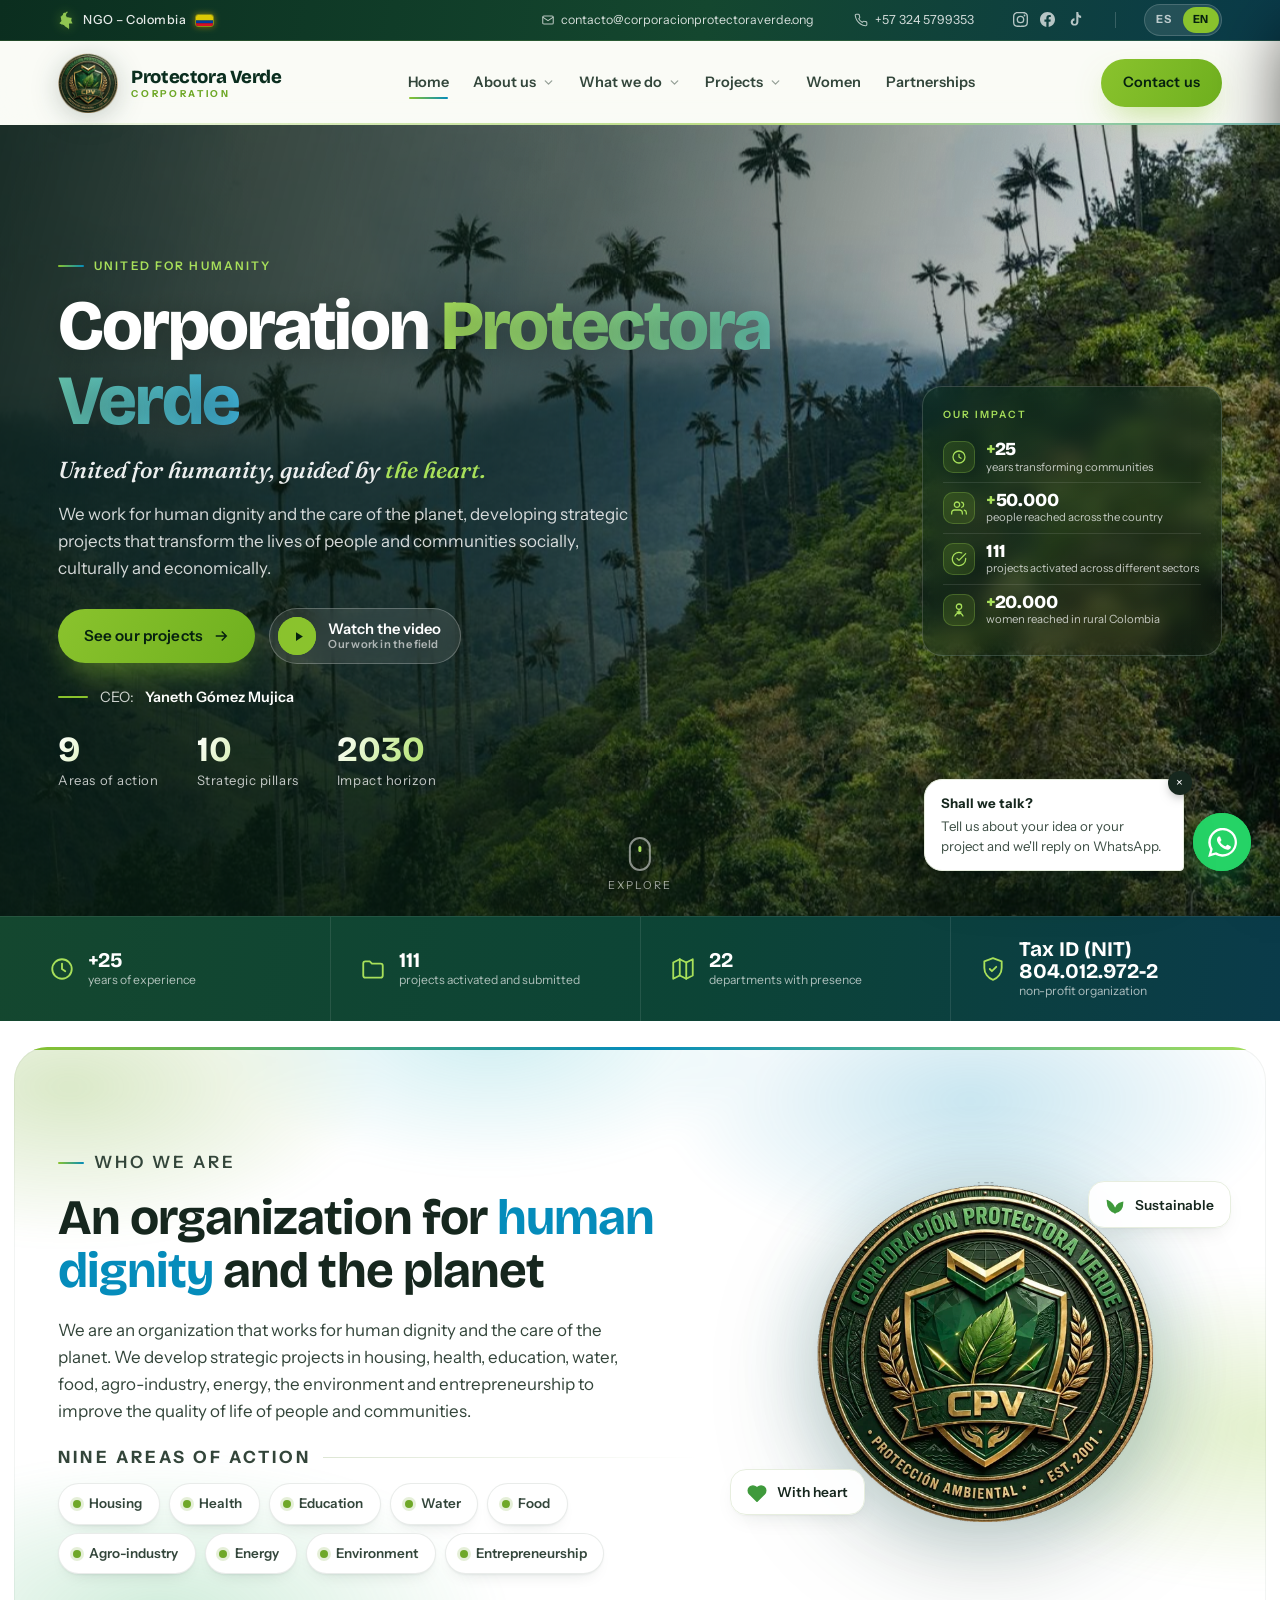
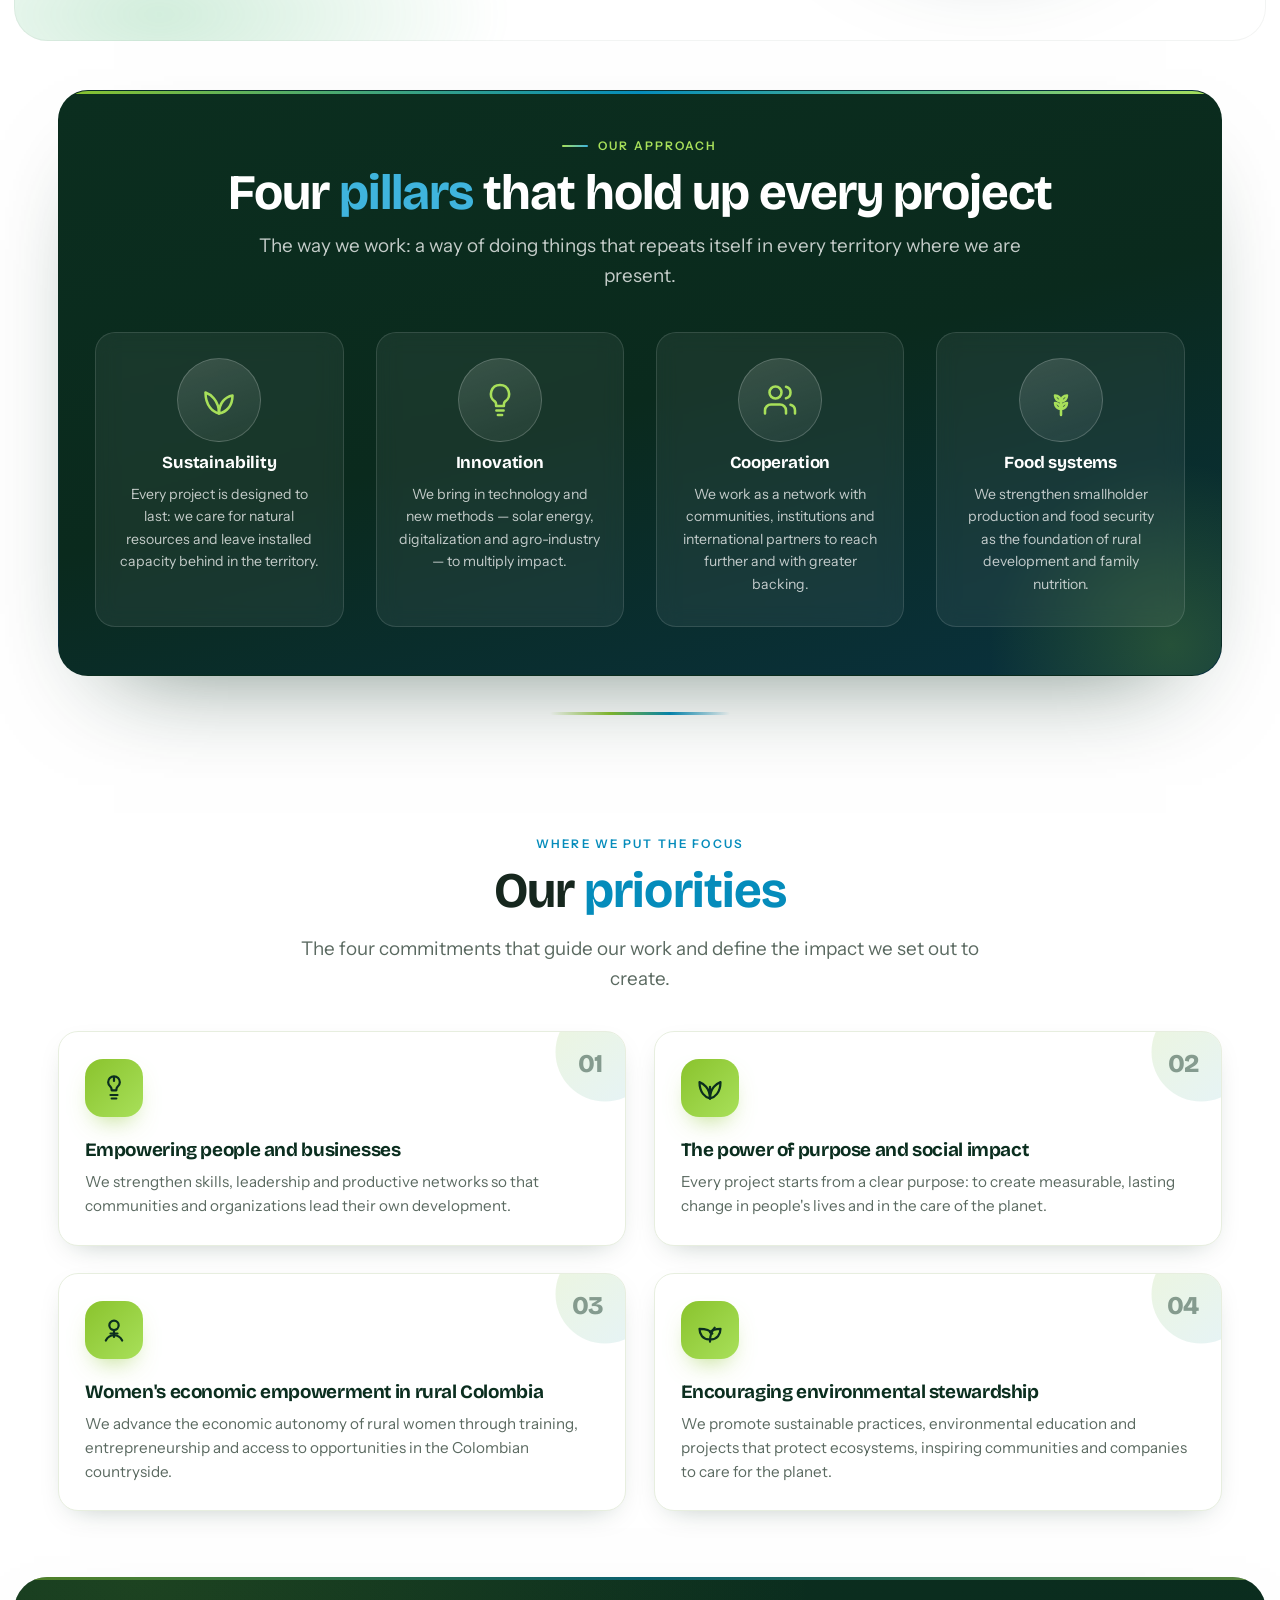
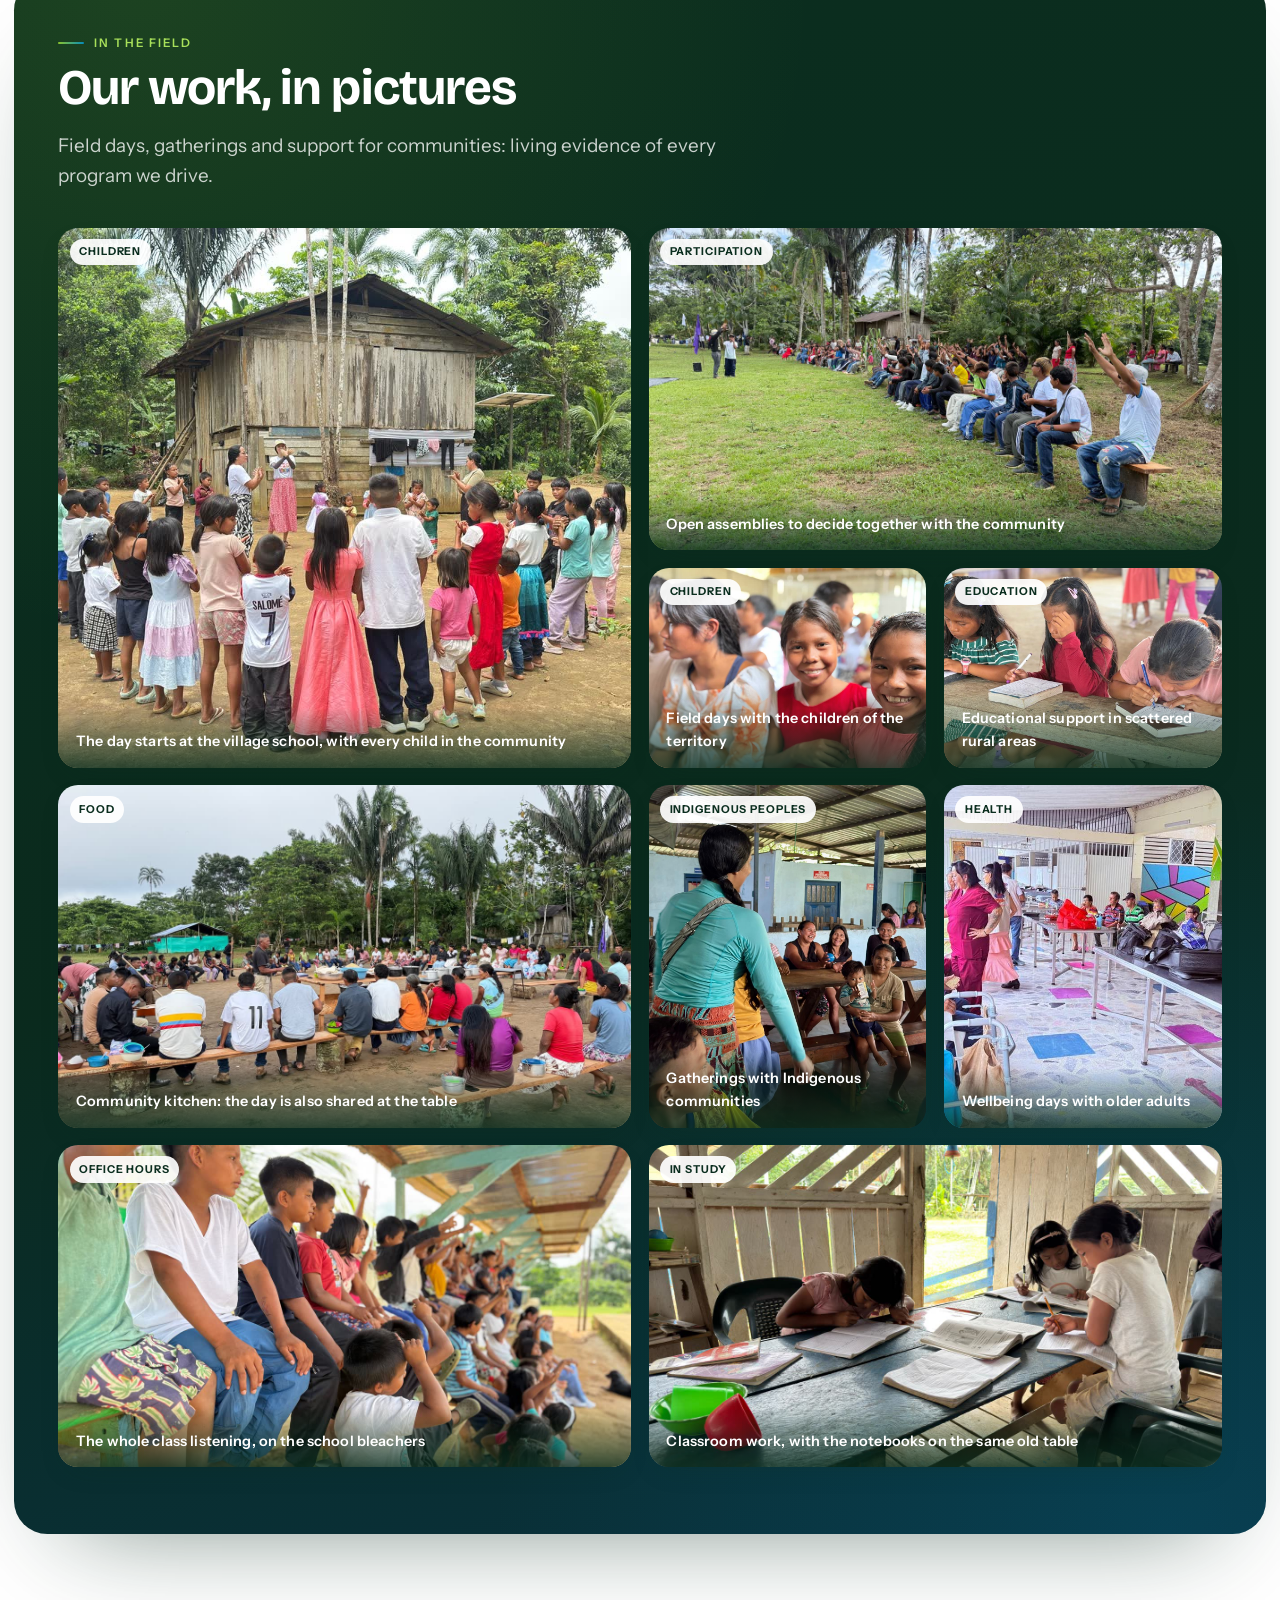
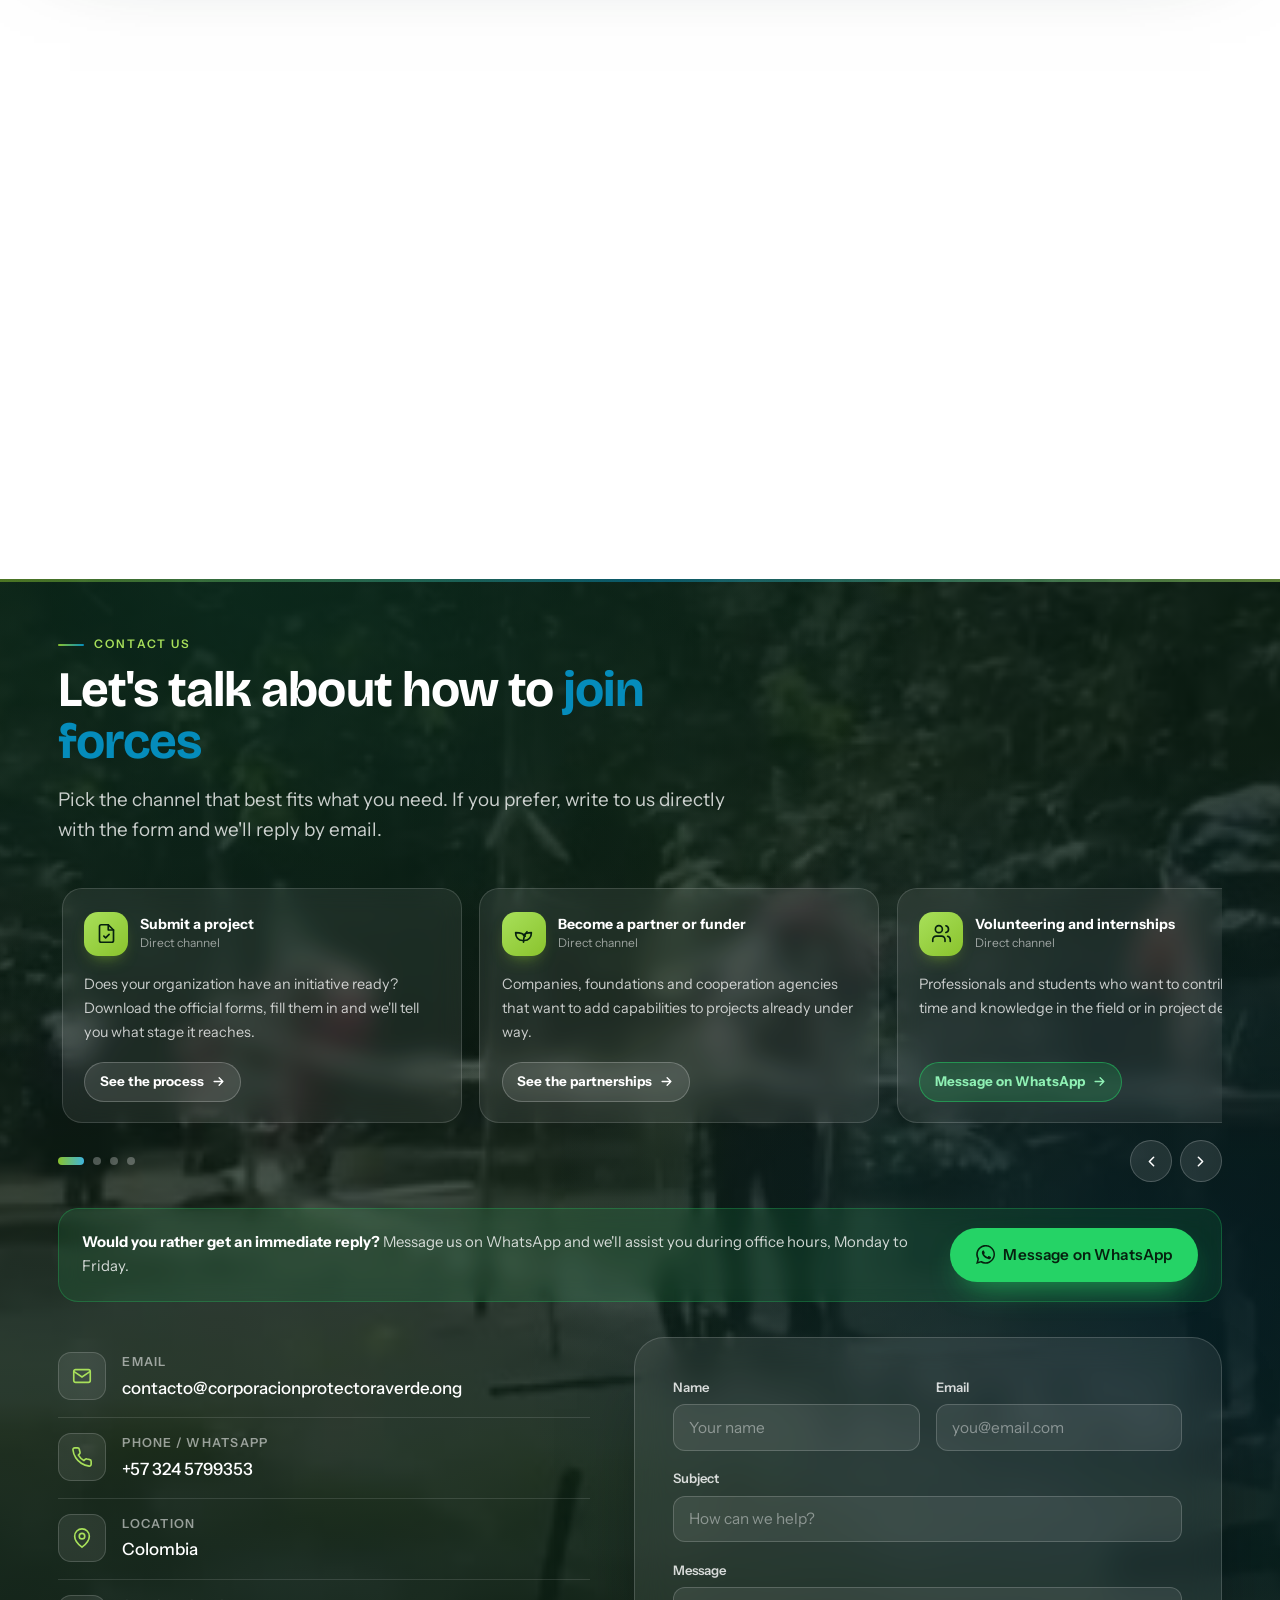
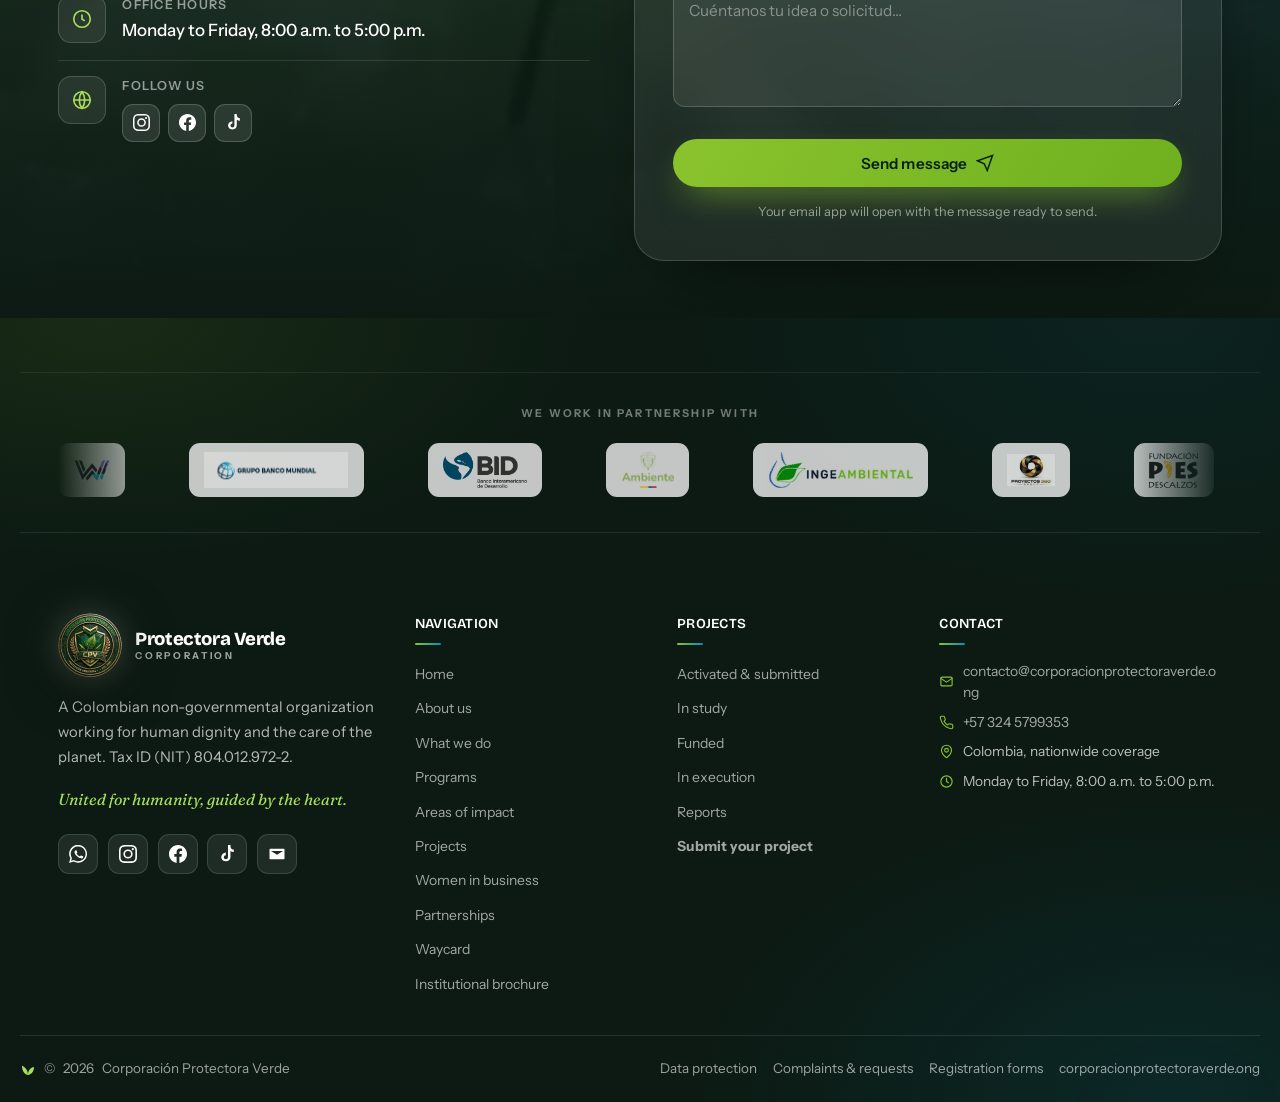
==== commit 1d3ad57f: "Quitar Black Embassy y sumar Waycard Black Embassy sale de la rejilla de aliados, de las marquesinas" ====
--- a/index.html
+++ b/index.html
@@ -7,17 +7,17 @@
 <title>Corporación Protectora Verde. Unidos por la humanidad, guiados por el corazón</title>
 <meta name="description" content="ONG colombiana que trabaja por la dignidad humana y el cuidado del planeta: vivienda, salud, educación, agua, alimentación, energía, medio ambiente y emprendimiento."/>
 <meta name="theme-color" content="#0B2E1F"/>
-<link rel="icon" href="img/logo.png?v=bf586b1e" type="image/png"/>
+<link rel="icon" href="img/logo.png?v=1fbf88b2" type="image/png"/>
 <link rel="preconnect" href="https://fonts.googleapis.com"/>
 <link rel="preconnect" href="https://fonts.gstatic.com" crossorigin/>
 <link href="https://fonts.googleapis.com/css2?family=Bricolage+Grotesque:opsz,wght@12..96,500;12..96,600;12..96,700;12..96,800&family=Fraunces:ital,opsz,wght@1,9..144,400;1,9..144,500;1,9..144,600&family=Instrument+Sans:wght@400;500;600&display=swap" rel="stylesheet"/>
-<link rel="stylesheet" href="css/styles.css?v=bf586b1e"/>
-<link rel="stylesheet" href="css/rediseno.css?v=bf586b1e"/>
+<link rel="stylesheet" href="css/styles.css?v=1fbf88b2"/>
+<link rel="stylesheet" href="css/rediseno.css?v=1fbf88b2"/>
 </head>
 <body class="cargando">
 <div class="loader" id="loader" role="status" aria-live="polite">
   <div class="loader-in">
-    <div class="loader-mark"><img src="img/logo.webp?v=bf586b1e" alt=""/></div>
+    <div class="loader-mark"><img src="img/logo.webp?v=1fbf88b2" alt=""/></div>
     <p class="loader-word">Corporación Protectora Verde<span>Unidos por la humanidad</span></p>
     <div class="loader-bar"><i></i></div>
   </div>
@@ -43,7 +43,7 @@
 <header class="header" id="header">
   <div class="wrap nav">
     <a href="index.html" class="brand" aria-label="Inicio | Corporación Protectora Verde">
-      <span class="ring"><img src="img/logo.webp?v=bf586b1e" alt="Corporación Protectora Verde"/></span>
+      <span class="ring"><img src="img/logo.webp?v=1fbf88b2" alt="Corporación Protectora Verde"/></span>
       <span class="bn"><b>Protectora Verde</b><span>Corporación</span></span>
     </a>
     <nav class="menu" id="menu" aria-label="Menú principal">
@@ -62,13 +62,14 @@
 </header>
 
 <aside class="drawer" id="drawer" aria-hidden="true" aria-label="Menú">
-  <div class="drawer-head"><img src="img/logo.webp?v=bf586b1e" alt=""/><span><b>Protectora Verde</b><span>Corporación</span></span></div>
+  <div class="drawer-head"><img src="img/logo.webp?v=1fbf88b2" alt=""/><span><b>Protectora Verde</b><span>Corporación</span></span></div>
   <a href="index.html">Inicio</a>
   <div class="dgroup"><span>Nosotros</span><a href="nosotros.html#conocenos"><span class="dg-ic"><svg viewBox="0 0 24 24" fill="none" stroke="currentColor" stroke-width="1.9" stroke-linecap="round" stroke-linejoin="round" aria-hidden="true"><path d="M20.8 6.4a5.5 5.5 0 0 0-7.8 0L12 7.4l-1-1a5.5 5.5 0 0 0-7.8 7.8l8.8 8.8 8.8-8.8a5.5 5.5 0 0 0 0-7.8Z"/></svg></span>Conócenos</a><a href="nosotros.html#mision"><span class="dg-ic"><svg viewBox="0 0 24 24" fill="none" stroke="currentColor" stroke-width="1.9" stroke-linecap="round" stroke-linejoin="round" aria-hidden="true"><circle cx="12" cy="12" r="9"/><circle cx="12" cy="12" r="5"/><circle cx="12" cy="12" r="1.4"/></svg></span>Misión</a><a href="nosotros.html#vision"><span class="dg-ic"><svg viewBox="0 0 24 24" fill="none" stroke="currentColor" stroke-width="1.9" stroke-linecap="round" stroke-linejoin="round" aria-hidden="true"><path d="M2 12s3.6-7 10-7 10 7 10 7-3.6 7-10 7-10-7-10-7Z"/><circle cx="12" cy="12" r="3"/></svg></span>Visión</a><a href="nosotros.html#valores"><span class="dg-ic"><svg viewBox="0 0 24 24" fill="none" stroke="currentColor" stroke-width="1.9" stroke-linecap="round" stroke-linejoin="round" aria-hidden="true"><path d="M12 2 4 5v6c0 5 3.4 9.4 8 11 4.6-1.6 8-6 8-11V5l-8-3Z"/></svg></span>Valores</a><a href="nosotros.html#equipo"><span class="dg-ic"><svg viewBox="0 0 24 24" fill="none" stroke="currentColor" stroke-width="1.9" stroke-linecap="round" stroke-linejoin="round" aria-hidden="true"><path d="M16 21v-2a4 4 0 0 0-4-4H6a4 4 0 0 0-4 4v2"/><circle cx="9" cy="7" r="4"/><path d="M22 21v-2a4 4 0 0 0-3-3.87"/></svg></span>Equipo de trabajo</a><a href="nosotros.html#proteccion-datos"><span class="dg-ic"><svg viewBox="0 0 24 24" fill="none" stroke="currentColor" stroke-width="1.9" stroke-linecap="round" stroke-linejoin="round" aria-hidden="true"><rect x="4" y="10" width="16" height="11" rx="2"/><path d="M8 10V7a4 4 0 0 1 8 0v3"/></svg></span>Protección de datos</a><a href="nosotros.html#pqr"><span class="dg-ic"><svg viewBox="0 0 24 24" fill="none" stroke="currentColor" stroke-width="1.9" stroke-linecap="round" stroke-linejoin="round" aria-hidden="true"><path d="M21 15a2 2 0 0 1-2 2H8l-5 4V5a2 2 0 0 1 2-2h14a2 2 0 0 1 2 2Z"/></svg></span>Quejas y reclamos</a></div>
   <div class="dgroup"><span>Qué hacemos</span><a href="programas.html#que-hacemos"><span class="dg-ic"><svg viewBox="0 0 24 24" fill="none" stroke="currentColor" stroke-width="1.9" stroke-linecap="round" stroke-linejoin="round" aria-hidden="true"><path d="m12 2 9 5-9 5-9-5 9-5Z"/><path d="m3 12 9 5 9-5M3 17l9 5 9-5"/></svg></span>Áreas de acción</a><a href="programas.html#programas"><span class="dg-ic"><svg viewBox="0 0 24 24" fill="none" stroke="currentColor" stroke-width="1.9" stroke-linecap="round" stroke-linejoin="round" aria-hidden="true"><path d="M12 21C12 12 6 8 3 7c0 9 5 13 9 14Z"/><path d="M12 21c0-7 4-11 9-12 0 7-4 11-9 12Z"/></svg></span>Programas</a><a href="programas.html#ejes"><span class="dg-ic"><svg viewBox="0 0 24 24" fill="none" stroke="currentColor" stroke-width="1.9" stroke-linecap="round" stroke-linejoin="round" aria-hidden="true"><path d="M12 2v4M12 18v4M4.9 4.9l2.9 2.9M16.2 16.2l2.9 2.9M2 12h4M18 12h4M4.9 19.1l2.9-2.9M16.2 7.8l2.9-2.9"/></svg></span>Ejes estratégicos</a><a href="programas.html#incidencia"><span class="dg-ic"><svg viewBox="0 0 24 24" fill="none" stroke="currentColor" stroke-width="1.9" stroke-linecap="round" stroke-linejoin="round" aria-hidden="true"><path d="m9 3-6 3v15l6-3 6 3 6-3V3l-6 3-6-3Z"/><path d="M9 3v15M15 6v15"/></svg></span>Zonas de incidencia</a><a href="programas.html#territorio"><span class="dg-ic"><svg viewBox="0 0 24 24" fill="none" stroke="currentColor" stroke-width="1.9" stroke-linecap="round" stroke-linejoin="round" aria-hidden="true"><rect x="2" y="6" width="14" height="12" rx="2"/><path d="m16 11 6-3v8l-6-3Z"/></svg></span>En territorio</a></div>
   <div class="dgroup"><span>Proyectos</span><a href="proyectos.html#activados"><span class="dg-ic"><svg viewBox="0 0 24 24" fill="none" stroke="currentColor" stroke-width="1.9" stroke-linecap="round" stroke-linejoin="round" aria-hidden="true"><path d="M3 7a2 2 0 0 1 2-2h4l2 2h8a2 2 0 0 1 2 2v9a2 2 0 0 1-2 2H5a2 2 0 0 1-2-2Z"/></svg></span>Activados presentados</a><a href="proyectos.html#estudio"><span class="dg-ic"><svg viewBox="0 0 24 24" fill="none" stroke="currentColor" stroke-width="1.9" stroke-linecap="round" stroke-linejoin="round" aria-hidden="true"><circle cx="11" cy="11" r="7"/><path d="m20 20-3.5-3.5"/></svg></span>Estudio</a><a href="proyectos.html#viables"><span class="dg-ic"><svg viewBox="0 0 24 24" fill="none" stroke="currentColor" stroke-width="1.9" stroke-linecap="round" stroke-linejoin="round" aria-hidden="true"><path d="M22 11.1V12a10 10 0 1 1-5.9-9.1"/><path d="M22 4 12 14l-3-3"/></svg></span>Viables</a><a href="proyectos.html#aprobados"><span class="dg-ic"><svg viewBox="0 0 24 24" fill="none" stroke="currentColor" stroke-width="1.9" stroke-linecap="round" stroke-linejoin="round" aria-hidden="true"><path d="M9 12h6M12 3v4"/><rect x="3" y="7" width="18" height="14" rx="2"/></svg></span>Aprobados</a><a href="proyectos.html#financiados"><span class="dg-ic"><svg viewBox="0 0 24 24" fill="none" stroke="currentColor" stroke-width="1.9" stroke-linecap="round" stroke-linejoin="round" aria-hidden="true"><rect x="2" y="6" width="20" height="12" rx="2"/><circle cx="12" cy="12" r="2.6"/></svg></span>Financiados</a><a href="proyectos.html#ejecucion"><span class="dg-ic"><svg viewBox="0 0 24 24" fill="none" stroke="currentColor" stroke-width="1.9" stroke-linecap="round" stroke-linejoin="round" aria-hidden="true"><circle cx="12" cy="12" r="3"/><path d="M19.4 15a1.6 1.6 0 0 0 .3 1.8l.1.1a2 2 0 1 1-2.8 2.8l-.1-.1a1.6 1.6 0 0 0-2.7 1.1V21a2 2 0 1 1-4 0v-.1A1.6 1.6 0 0 0 7 19.4a1.6 1.6 0 0 0-1.8.3l-.1.1a2 2 0 1 1-2.8-2.8l.1-.1A1.6 1.6 0 0 0 3 14.1H3a2 2 0 1 1 0-4h.1A1.6 1.6 0 0 0 4.6 7a1.6 1.6 0 0 0-.3-1.8l-.1-.1a2 2 0 1 1 2.8-2.8l.1.1A1.6 1.6 0 0 0 9 3h.1a2 2 0 1 1 4 0V3a1.6 1.6 0 0 0 2.7 1.1l.1-.1a2 2 0 1 1 2.8 2.8l-.1.1a1.6 1.6 0 0 0 1.1 2.7H21a2 2 0 1 1 0 4h-.1a1.6 1.6 0 0 0-1.5 1.4Z"/></svg></span>Ejecución</a><a href="proyectos.html#supervision"><span class="dg-ic"><svg viewBox="0 0 24 24" fill="none" stroke="currentColor" stroke-width="1.9" stroke-linecap="round" stroke-linejoin="round" aria-hidden="true"><path d="M2 12s3.6-7 10-7 10 7 10 7-3.6 7-10 7-10-7-10-7Z"/><circle cx="12" cy="12" r="2.6"/></svg></span>Supervisión</a><a href="proyectos.html#ejecutados"><span class="dg-ic"><svg viewBox="0 0 24 24" fill="none" stroke="currentColor" stroke-width="1.9" stroke-linecap="round" stroke-linejoin="round" aria-hidden="true"><path d="M4 22V4M4 4h13l-2 4 2 4H4"/></svg></span>Ejecutados</a><a href="proyectos.html#informes"><span class="dg-ic"><svg viewBox="0 0 24 24" fill="none" stroke="currentColor" stroke-width="1.9" stroke-linecap="round" stroke-linejoin="round" aria-hidden="true"><path d="M14 2H6a2 2 0 0 0-2 2v16a2 2 0 0 0 2 2h12a2 2 0 0 0 2-2V8l-6-6Z"/><path d="M14 2v6h6M9 14h6M9 18h4"/></svg></span>Informes</a><a href="presentar-proyecto.html"><span class="dg-ic"><svg viewBox="0 0 24 24" fill="none" stroke="currentColor" stroke-width="1.9" stroke-linecap="round" stroke-linejoin="round" aria-hidden="true"><path d="M21 15v4a2 2 0 0 1-2 2H5a2 2 0 0 1-2-2v-4"/><path d="m7 10 5 5 5-5M12 15V3"/></svg></span>Presenta tu proyecto</a></div>
   <a href="mujeres.html"><span class="dg-ic"><svg viewBox="0 0 24 24" fill="none" stroke="currentColor" stroke-width="1.9" stroke-linecap="round" stroke-linejoin="round" aria-hidden="true"><path d="M12 3v4M12 17v4M3 12h4M17 12h4M5.6 5.6l2.8 2.8M15.6 15.6l2.8 2.8M18.4 5.6l-2.8 2.8M8.4 15.6l-2.8 2.8"/></svg></span>Mujeres que emprenden</a>
   <a href="alianzas.html">Alianzas</a>
+  <a href="alianzas.html#waycard"><span class="dg-ic"><svg viewBox="0 0 24 24" fill="none" stroke="currentColor" stroke-width="1.9" stroke-linecap="round" stroke-linejoin="round" aria-hidden="true"><rect x="2" y="5" width="20" height="14" rx="2.5"/><path d="M2 10h20"/></svg></span>Waycard</a>
   <a href="presentar-proyecto.html">Presenta tu proyecto</a>
   <a href="index.html#contacto" class="btn btn-primary">Contáctanos</a>
   <div class="drawer-redes"><span>Síguenos</span><span class="dr-iconos"><a href="https://www.instagram.com/corpoprotecotraverde" target="_blank" rel="noopener" aria-label="Instagram"><svg viewBox="0 0 24 24" aria-hidden="true"><path d="M12 2.16c3.2 0 3.58.01 4.85.07 1.17.05 1.8.25 2.23.41.56.22.96.48 1.38.9.42.42.68.82.9 1.38.16.42.36 1.06.41 2.23.06 1.27.07 1.65.07 4.85s-.01 3.58-.07 4.85c-.06 1.17-.26 1.8-.42 2.23-.22.56-.48.96-.9 1.38-.42.42-.82.68-1.38.9-.42.16-1.07.36-2.24.41-1.27.06-1.65.07-4.86.07s-3.59-.02-4.86-.07c-1.17-.06-1.82-.26-2.24-.42-.57-.22-.96-.48-1.38-.9-.42-.42-.69-.82-.9-1.38-.17-.42-.36-1.07-.42-2.24-.05-1.26-.06-1.65-.06-4.84 0-3.2.02-3.59.06-4.86.06-1.17.26-1.81.42-2.23.21-.57.48-.96.9-1.38.42-.42.81-.69 1.38-.9.42-.17 1.05-.36 2.22-.42 1.28-.05 1.65-.06 4.86-.06ZM12 0C8.74 0 8.33.02 7.05.07c-1.28.06-2.15.26-2.91.56-.79.3-1.46.72-2.13 1.38C1.35 2.68.93 3.35.63 4.14c-.3.76-.5 1.63-.56 2.91C.01 8.33 0 8.74 0 12s.02 3.67.07 4.95c.06 1.28.26 2.15.56 2.91.31.79.72 1.46 1.38 2.13.67.67 1.34 1.08 2.13 1.38.76.3 1.64.5 2.91.56C8.33 23.99 8.74 24 12 24s3.67-.02 4.95-.07c1.28-.06 2.15-.26 2.91-.56.79-.31 1.46-.72 2.13-1.38.67-.67 1.08-1.34 1.38-2.13.3-.76.5-1.64.56-2.91.06-1.28.07-1.69.07-4.95s-.02-3.67-.07-4.95c-.06-1.28-.26-2.15-.56-2.91-.31-.79-.72-1.46-1.38-2.13C21.32 1.35 20.65.93 19.86.63c-.76-.3-1.64-.5-2.91-.56C15.67.01 15.26 0 12 0Z"/><path d="M12 5.84a6.16 6.16 0 1 0 0 12.32 6.16 6.16 0 0 0 0-12.32ZM12 16a4 4 0 1 1 0-8 4 4 0 0 1 0 8Z"/><circle cx="18.41" cy="5.6" r="1.44"/></svg></a><a href="https://www.facebook.com/61595279382591" target="_blank" rel="noopener" aria-label="Facebook"><svg viewBox="0 0 24 24" aria-hidden="true"><path d="M24 12.07C24 5.45 18.63.07 12 .07S0 5.45 0 12.07c0 5.99 4.39 10.95 10.13 11.86v-8.39H7.08v-3.47h3.05V9.43c0-3.01 1.79-4.67 4.53-4.67 1.31 0 2.69.24 2.69.24v2.95h-1.51c-1.49 0-1.96.93-1.96 1.88v2.25h3.33l-.53 3.47h-2.8v8.39C19.61 23.03 24 18.06 24 12.07Z"/></svg></a><a href="https://www.tiktok.com/@corpoprotectoraverde" target="_blank" rel="noopener" aria-label="TikTok"><svg viewBox="0 0 24 24" aria-hidden="true"><path d="M16.6 0h-3.3v16.3a2.8 2.8 0 0 1-2.8 2.7 2.8 2.8 0 0 1-2.8-2.7 2.8 2.8 0 0 1 2.7-2.8v-3.4c-3.4.1-6.1 2.9-6.1 6.2a6.2 6.2 0 0 0 12.3 0V8c1.2.9 2.8 1.4 4.4 1.4V6.1c-2.5-.1-4.4-2.1-4.4-4.6V0Z"/></svg></a></span></div>
@@ -146,7 +147,7 @@
     </div>
     <div class="about-visual reveal d2">
       <div class="halo"></div>
-      <div class="ring-xl"><img src="img/logo.webp?v=bf586b1e" alt="Corporación Protectora Verde"/></div>
+      <div class="ring-xl"><img src="img/logo.webp?v=1fbf88b2" alt="Corporación Protectora Verde"/></div>
       <div class="float f1"><svg viewBox="0 0 24 24" fill="#3F9A3C" stroke="#3F9A3C" stroke-width="2"><path d="M12 21C12 12 6 8 3 7c0 9 5 13 9 14Z"/><path d="M12 21c0-7 4-11 9-12 0 7-4 11-9 12Z"/></svg> Sostenible</div>
       <div class="float f2"><svg viewBox="0 0 24 24" fill="#3F9A3C" stroke="#3F9A3C" stroke-width="2"><path d="M20.8 6.4a5.5 5.5 0 0 0-7.8 0L12 7.4l-1-1a5.5 5.5 0 0 0-7.8 7.8l1 1 7.8 7.8 7.8-7.8 1-1a5.5 5.5 0 0 0 0-7.8Z"/></svg> Con el corazón</div>
     </div>
@@ -244,7 +245,11 @@
       <h2 class="h-sec">Aliados que <span class="accent">confían</span></h2>
       <p class="lead">Sumamos capacidades con organizaciones e instituciones comprometidas con el desarrollo humano y sostenible.</p>
     </div>
-    <div class="marquee reveal d1"><div class="marquee-pista"><a href="https://www.blackembassy.org" target="_blank" rel="noopener"><img src="img/asset-73784ad43a.png" alt="Black Embassy ONG" loading="lazy"/></a><a href="https://www.bancomundial.org/ext/es/home" target="_blank" rel="noopener"><img src="img/asset-dcfaf648dc.png" alt="Grupo Banco Mundial" loading="lazy"/></a><a href="https://www.iadb.org/es" target="_blank" rel="noopener"><img src="img/asset-aedf7753a2.png" alt="Banco Interamericano de Desarrollo" loading="lazy"/></a><a href="https://www.minambiente.gov.co" target="_blank" rel="noopener"><img src="img/minambiente.png" alt="Ministerio de Ambiente y Desarrollo Sostenible" loading="lazy"/></a><a href="alianzas.html"><img src="img/asset-ddf801b5d7.png" alt="Ingeambiental Ltda" loading="lazy"/></a><a href="alianzas.html"><img src="img/proyectos-360.png" alt="Proyectos 360 Group" loading="lazy"/></a><a href="https://fundacionpiesdescalzos.com" target="_blank" rel="noopener"><img src="img/pies-descalzos.png" alt="Fundación Pies Descalzos" loading="lazy"/></a><a href="https://www.lacasadeldidactico.com" target="_blank" rel="noopener"><img src="img/casa-didactico.png" alt="La Casa del Didáctico y Tecnológica" loading="lazy"/></a><a href="proyectos.html#aprobados"><img src="img/gea.png" alt="Grupo Empresarial GEA" loading="lazy"/></a><a href="proyectos.html#aprobados"><img src="img/funcredes.png" alt="Fundación Funcredes" loading="lazy"/></a><a href="https://www.blackembassy.org" target="_blank" rel="noopener"><img src="img/asset-73784ad43a.png" alt="Black Embassy ONG" loading="lazy"/></a><a href="https://www.bancomundial.org/ext/es/home" target="_blank" rel="noopener"><img src="img/asset-dcfaf648dc.png" alt="Grupo Banco Mundial" loading="lazy"/></a><a href="https://www.iadb.org/es" target="_blank" rel="noopener"><img src="img/asset-aedf7753a2.png" alt="Banco Interamericano de Desarrollo" loading="lazy"/></a><a href="https://www.minambiente.gov.co" target="_blank" rel="noopener"><img src="img/minambiente.png" alt="Ministerio de Ambiente y Desarrollo Sostenible" loading="lazy"/></a><a href="alianzas.html"><img src="img/asset-ddf801b5d7.png" alt="Ingeambiental Ltda" loading="lazy"/></a><a href="alianzas.html"><img src="img/proyectos-360.png" alt="Proyectos 360 Group" loading="lazy"/></a><a href="https://fundacionpiesdescalzos.com" target="_blank" rel="noopener"><img src="img/pies-descalzos.png" alt="Fundación Pies Descalzos" loading="lazy"/></a><a href="https://www.lacasadeldidactico.com" target="_blank" rel="noopener"><img src="img/casa-didactico.png" alt="La Casa del Didáctico y Tecnológica" loading="lazy"/></a><a href="proyectos.html#aprobados"><img src="img/gea.png" alt="Grupo Empresarial GEA" loading="lazy"/></a><a href="proyectos.html#aprobados"><img src="img/funcredes.png" alt="Fundación Funcredes" loading="lazy"/></a></div></div>
+    <div class="marquee reveal d1"><div class="marquee-pista"><a href="https://waycard.app/" target="_blank" rel="noopener"><img src="img/waycard.png" alt="Waycard" loading="lazy"/></a><a href="https://www.bancomundial.org/ext/es/home" target="_blank" rel="noopener"><img src="img/asset-dcfaf648dc.png" alt="Grupo Banco Mundial" loading="lazy"/></a><a href="https://www.iadb.org/es" target="_blank" rel="noopener"><img src="img/asset-aedf7753a2.png" alt="Banco Interamericano de Desarrollo" loading="lazy"/></a><a href="https://www.minambiente.gov.co" target="_blank" rel="noopener"><img src="img/minambiente.png" alt="Ministerio de Ambiente y Desarrollo Sostenible" loading="lazy"/></a><a href="alianzas.html"><img src="img/asset-ddf801b5d7.png" alt="Ingeambiental Ltda" loading="lazy"/></a><a href="alianzas.html"><img src="img/proyectos-360.png" alt="Proyectos 360 Group" loading="lazy"/></a><a href="https://fundacionpiesdescalzos.com" target="_blank" rel="noopener"><img src="img/pies-descalzos.png" alt="Fundación Pies Descalzos" loading="lazy"/></a><a href="https://www.lacasadeldidactico.com" target="_blank" rel="noopener"><img src="img/casa-didactico.png" alt="La Casa del Didáctico y Tecnológica" loading="lazy"/></a><a href="proyectos.html#aprobados"><img src="img/gea.png" alt="Grupo Empresarial GEA" loading="lazy"/></a><a href="proyectos.html#aprobados"><img src="img/funcredes.png" alt="Fundación Funcredes" loading="lazy"/></a><a href="https://waycard.app/" target="_blank" rel="noopener"><img src="img/waycard.png" alt="Waycard" loading="lazy"/></a><a href="https://www.bancomundial.org/ext/es/home" target="_blank" rel="noopener"><img src="img/asset-dcfaf648dc.png" alt="Grupo Banco Mundial" loading="lazy"/></a><a href="https://www.iadb.org/es" target="_blank" rel="noopener"><img src="img/asset-aedf7753a2.png" alt="Banco Interamericano de Desarrollo" loading="lazy"/></a><a href="https://www.minambiente.gov.co" target="_blank" rel="noopener"><img src="img/minambiente.png" alt="Ministerio de Ambiente y Desarrollo Sostenible" loading="lazy"/></a><a href="alianzas.html"><img src="img/asset-ddf801b5d7.png" alt="Ingeambiental Ltda" loading="lazy"/></a><a href="alianzas.html"><img src="img/proyectos-360.png" alt="Proyectos 360 Group" loading="lazy"/></a><a href="https://fundacionpiesdescalzos.com" target="_blank" rel="noopener"><img src="img/pies-descalzos.png" alt="Fundación Pies Descalzos" loading="lazy"/></a><a href="https://www.lacasadeldidactico.com" target="_blank" rel="noopener"><img src="img/casa-didactico.png" alt="La Casa del Didáctico y Tecnológica" loading="lazy"/></a><a href="proyectos.html#aprobados"><img src="img/gea.png" alt="Grupo Empresarial GEA" loading="lazy"/></a><a href="proyectos.html#aprobados"><img src="img/funcredes.png" alt="Fundación Funcredes" loading="lazy"/></a></div></div>
+  <div class="wc-ruta reveal d3">
+      <span class="wc-ruta-tx"><img src="img/waycard.png" alt="Waycard"/><span><b>Waycard, nuestra alianza tecnológica</b><span>Billetera digital con tarjeta. La Corporación tiene la suya dentro de la aplicación y la usa para mover recursos hacia los programas. La descarga es gratuita.</span></span></span>
+      <div class="wc-tiendas"><a class="wc-tienda" href="https://play.google.com/store/apps/details?id=com.waynance.waycard" target="_blank" rel="noopener"><svg viewBox="0 0 24 24" aria-hidden="true"><path d="M22.02 13.3 18.1 15.52l-3.52-3.5 3.55-3.52 3.89 2.2a1.49 1.49 0 0 1 0 2.6ZM1.34.92a1.49 1.49 0 0 0-.11.57v21.02c0 .22.04.42.12.6l11.15-11.09L1.34.92Zm12.2 10.07 3.26-3.24L3.45.2a1.47 1.47 0 0 0-.95-.18l11.04 10.97Zm0 2.06-11 10.94c.3.03.62-.02.91-.19l13.32-7.54-3.23-3.21Z"/></svg><span><small>Descárgala en</small><b>Google Play</b></span></a><a class="wc-tienda" href="https://apps.apple.com/co/app/waycard/id6755763251" target="_blank" rel="noopener"><svg viewBox="0 0 24 24" aria-hidden="true"><path d="M12.15 6.9c-.95 0-2.42-1.08-3.96-1.04-2.04.03-3.91 1.18-4.96 3.01-2.12 3.68-.55 9.1 1.52 12.09 1.01 1.45 2.2 3.09 3.79 3.04 1.52-.07 2.09-.99 3.93-.99 1.84 0 2.35.99 3.96.95 1.64-.03 2.68-1.48 3.68-2.95 1.16-1.69 1.64-3.32 1.66-3.41-.04-.02-3.18-1.23-3.22-4.86-.03-3.04 2.48-4.5 2.6-4.56-1.43-2.09-3.63-2.33-4.39-2.38-2-.15-3.68 1.09-4.61 1.09ZM15.53 3.83c.84-1.01 1.4-2.43 1.25-3.83-1.21.05-2.67.8-3.54 1.82-.78.9-1.45 2.34-1.27 3.71 1.34.11 2.72-.69 3.56-1.7Z"/></svg><span><small>Descárgala en</small><b>App Store</b></span></a></div>
+    </div>
     <div class="allies-cta reveal d2">
       <a href="alianzas.html" class="btn btn-primary">Conoce todas nuestras alianzas
         <svg viewBox="0 0 24 24" fill="none" stroke="currentColor" stroke-width="2"><path d="M5 12h14m-6-6 6 6-6 6"/></svg></a>
@@ -319,12 +324,12 @@
 <footer class="footer">
   <div class="wrap f-aliados">
     <p>Trabajamos en red con</p>
-    <div class="marquee "><div class="marquee-pista"><a href="https://www.blackembassy.org" target="_blank" rel="noopener"><img src="img/asset-73784ad43a.png" alt="Black Embassy ONG" loading="lazy"/></a><a href="https://www.bancomundial.org/ext/es/home" target="_blank" rel="noopener"><img src="img/asset-dcfaf648dc.png" alt="Grupo Banco Mundial" loading="lazy"/></a><a href="https://www.iadb.org/es" target="_blank" rel="noopener"><img src="img/asset-aedf7753a2.png" alt="Banco Interamericano de Desarrollo" loading="lazy"/></a><a href="https://www.minambiente.gov.co" target="_blank" rel="noopener"><img src="img/minambiente.png" alt="Ministerio de Ambiente y Desarrollo Sostenible" loading="lazy"/></a><a href="alianzas.html"><img src="img/asset-ddf801b5d7.png" alt="Ingeambiental Ltda" loading="lazy"/></a><a href="alianzas.html"><img src="img/proyectos-360.png" alt="Proyectos 360 Group" loading="lazy"/></a><a href="https://fundacionpiesdescalzos.com" target="_blank" rel="noopener"><img src="img/pies-descalzos.png" alt="Fundación Pies Descalzos" loading="lazy"/></a><a href="https://www.lacasadeldidactico.com" target="_blank" rel="noopener"><img src="img/casa-didactico.png" alt="La Casa del Didáctico y Tecnológica" loading="lazy"/></a><a href="proyectos.html#aprobados"><img src="img/gea.png" alt="Grupo Empresarial GEA" loading="lazy"/></a><a href="proyectos.html#aprobados"><img src="img/funcredes.png" alt="Fundación Funcredes" loading="lazy"/></a><a href="https://www.blackembassy.org" target="_blank" rel="noopener"><img src="img/asset-73784ad43a.png" alt="Black Embassy ONG" loading="lazy"/></a><a href="https://www.bancomundial.org/ext/es/home" target="_blank" rel="noopener"><img src="img/asset-dcfaf648dc.png" alt="Grupo Banco Mundial" loading="lazy"/></a><a href="https://www.iadb.org/es" target="_blank" rel="noopener"><img src="img/asset-aedf7753a2.png" alt="Banco Interamericano de Desarrollo" loading="lazy"/></a><a href="https://www.minambiente.gov.co" target="_blank" rel="noopener"><img src="img/minambiente.png" alt="Ministerio de Ambiente y Desarrollo Sostenible" loading="lazy"/></a><a href="alianzas.html"><img src="img/asset-ddf801b5d7.png" alt="Ingeambiental Ltda" loading="lazy"/></a><a href="alianzas.html"><img src="img/proyectos-360.png" alt="Proyectos 360 Group" loading="lazy"/></a><a href="https://fundacionpiesdescalzos.com" target="_blank" rel="noopener"><img src="img/pies-descalzos.png" alt="Fundación Pies Descalzos" loading="lazy"/></a><a href="https://www.lacasadeldidactico.com" target="_blank" rel="noopener"><img src="img/casa-didactico.png" alt="La Casa del Didáctico y Tecnológica" loading="lazy"/></a><a href="proyectos.html#aprobados"><img src="img/gea.png" alt="Grupo Empresarial GEA" loading="lazy"/></a><a href="proyectos.html#aprobados"><img src="img/funcredes.png" alt="Fundación Funcredes" loading="lazy"/></a></div></div>
+    <div class="marquee "><div class="marquee-pista"><a href="https://waycard.app/" target="_blank" rel="noopener"><img src="img/waycard.png" alt="Waycard" loading="lazy"/></a><a href="https://www.bancomundial.org/ext/es/home" target="_blank" rel="noopener"><img src="img/asset-dcfaf648dc.png" alt="Grupo Banco Mundial" loading="lazy"/></a><a href="https://www.iadb.org/es" target="_blank" rel="noopener"><img src="img/asset-aedf7753a2.png" alt="Banco Interamericano de Desarrollo" loading="lazy"/></a><a href="https://www.minambiente.gov.co" target="_blank" rel="noopener"><img src="img/minambiente.png" alt="Ministerio de Ambiente y Desarrollo Sostenible" loading="lazy"/></a><a href="alianzas.html"><img src="img/asset-ddf801b5d7.png" alt="Ingeambiental Ltda" loading="lazy"/></a><a href="alianzas.html"><img src="img/proyectos-360.png" alt="Proyectos 360 Group" loading="lazy"/></a><a href="https://fundacionpiesdescalzos.com" target="_blank" rel="noopener"><img src="img/pies-descalzos.png" alt="Fundación Pies Descalzos" loading="lazy"/></a><a href="https://www.lacasadeldidactico.com" target="_blank" rel="noopener"><img src="img/casa-didactico.png" alt="La Casa del Didáctico y Tecnológica" loading="lazy"/></a><a href="proyectos.html#aprobados"><img src="img/gea.png" alt="Grupo Empresarial GEA" loading="lazy"/></a><a href="proyectos.html#aprobados"><img src="img/funcredes.png" alt="Fundación Funcredes" loading="lazy"/></a><a href="https://waycard.app/" target="_blank" rel="noopener"><img src="img/waycard.png" alt="Waycard" loading="lazy"/></a><a href="https://www.bancomundial.org/ext/es/home" target="_blank" rel="noopener"><img src="img/asset-dcfaf648dc.png" alt="Grupo Banco Mundial" loading="lazy"/></a><a href="https://www.iadb.org/es" target="_blank" rel="noopener"><img src="img/asset-aedf7753a2.png" alt="Banco Interamericano de Desarrollo" loading="lazy"/></a><a href="https://www.minambiente.gov.co" target="_blank" rel="noopener"><img src="img/minambiente.png" alt="Ministerio de Ambiente y Desarrollo Sostenible" loading="lazy"/></a><a href="alianzas.html"><img src="img/asset-ddf801b5d7.png" alt="Ingeambiental Ltda" loading="lazy"/></a><a href="alianzas.html"><img src="img/proyectos-360.png" alt="Proyectos 360 Group" loading="lazy"/></a><a href="https://fundacionpiesdescalzos.com" target="_blank" rel="noopener"><img src="img/pies-descalzos.png" alt="Fundación Pies Descalzos" loading="lazy"/></a><a href="https://www.lacasadeldidactico.com" target="_blank" rel="noopener"><img src="img/casa-didactico.png" alt="La Casa del Didáctico y Tecnológica" loading="lazy"/></a><a href="proyectos.html#aprobados"><img src="img/gea.png" alt="Grupo Empresarial GEA" loading="lazy"/></a><a href="proyectos.html#aprobados"><img src="img/funcredes.png" alt="Fundación Funcredes" loading="lazy"/></a></div></div>
   </div>
   <div class="wrap ftop">
     <div class="fbrand">
       <a href="index.html" class="brand">
-        <span class="ring"><img src="img/logo.webp?v=bf586b1e" alt="Corporación Protectora Verde"/></span>
+        <span class="ring"><img src="img/logo.webp?v=1fbf88b2" alt="Corporación Protectora Verde"/></span>
         <span class="bn"><b>Protectora Verde</b><span>Corporación</span></span>
       </a>
       <p>Organización no gubernamental colombiana que trabaja por la dignidad humana y el cuidado del planeta. NIT 804.012.972-2.</p>
@@ -348,6 +353,7 @@
         <li><a href="proyectos.html">Proyectos</a></li>
         <li><a href="mujeres.html">Mujeres que emprenden</a></li>
         <li><a href="alianzas.html">Alianzas</a></li>
+        <li><a href="alianzas.html#waycard">Waycard</a></li>
         <li><a href="docs/Brochure-Institucional-Corpoteve-2026.pdf" download>Brochure institucional</a></li>
       </ul>
     </div>
@@ -394,8 +400,8 @@
 </div>
 <button class="to-top" id="toTop" aria-label="Volver arriba"><svg class="tt-anillo" viewBox="0 0 36 36" aria-hidden="true"><circle class="tt-pista" cx="18" cy="18" r="15.9"/><circle class="tt-avance" cx="18" cy="18" r="15.9" pathLength="100"/></svg><svg class="tt-flecha" viewBox="0 0 24 24" aria-hidden="true"><path d="M12 19V6M6 12l6-6 6 6"/></svg></button>
 
-<script src="js/app.js?v=bf586b1e" defer></script>
-<script src="js/ui.js?v=bf586b1e" defer></script>
-<script src="js/i18n.js?v=bf586b1e" defer></script>
+<script src="js/app.js?v=1fbf88b2" defer></script>
+<script src="js/ui.js?v=1fbf88b2" defer></script>
+<script src="js/i18n.js?v=1fbf88b2" defer></script>
 </body>
 </html>
--- a/css/rediseno.css
+++ b/css/rediseno.css
@@ -3053,3 +3053,92 @@
 /* en pantallas estrechas la barra superior ya oculta los textos de correo y
    teléfono; los íconos de redes son lo primero que sobra si el espacio falta */
 @media (max-width:420px){ .tb-redes{display:none} }
+
+
+/* ============================================================================
+   62. WAYCARD
+   Banda de la alianza tecnológica en alianzas.html#waycard, más la cinta
+   compacta que la anuncia desde la portada y desde mujeres.html.
+   Los botones de tienda se dibujan con los tokens del sitio en vez de pegar
+   las insignias oficiales de Google y Apple: así respetan el modo oscuro y
+   el tamaño de toque, y no se desalinean cuando cambia el idioma.
+   ========================================================================== */
+.wc-panel{
+  display:flex;align-items:center;justify-content:space-between;gap:1.6rem;flex-wrap:wrap;
+  margin:0 auto;max-width:900px;padding:1.9rem 2rem;border-radius:var(--rad-lg);
+  background:rgba(255,255,255,.06);border:1px solid rgba(255,255,255,.13);
+  box-shadow:var(--sombra-alta);
+}
+.wc-marca{display:flex;align-items:center;gap:1rem;min-width:0}
+.wc-marca img{width:62px;height:62px;object-fit:contain;flex-shrink:0}
+.wc-marca b{
+  display:block;font-family:var(--display);font-weight:700;font-size:1.5rem;
+  line-height:1.15;color:#fff;letter-spacing:-.01em;
+}
+.wc-marca span{display:block;margin-top:.2rem;font-size:.92rem;color:rgba(255,255,255,.7);line-height:1.45}
+
+.wc-tiendas{display:flex;gap:.7rem;flex-wrap:wrap}
+.wc-tienda{
+  display:inline-flex;align-items:center;gap:.7rem;padding:.72rem 1.15rem;
+  border-radius:14px;background:#fff;color:var(--bosque);
+  border:1px solid transparent;transition:transform .35s var(--ease),box-shadow .35s var(--ease);
+}
+.wc-tienda:hover{transform:translateY(-3px);box-shadow:0 14px 32px -16px rgba(0,0,0,.6)}
+.wc-tienda svg{width:23px;height:23px;fill:currentColor;stroke:none;flex-shrink:0}
+.wc-tienda small{display:block;font-size:.66rem;letter-spacing:.09em;text-transform:uppercase;opacity:.62;line-height:1.3}
+.wc-tienda b{display:block;font-family:var(--display);font-weight:700;font-size:1.02rem;line-height:1.2}
+
+.wc-web{
+  display:inline-flex;align-items:center;gap:.4rem;font-weight:600;font-size:.95rem;
+  color:var(--lima-2);
+}
+.wc-web svg{width:16px;height:16px}
+.wc-web:hover{color:#fff}
+
+.wc-grid{
+  display:grid;grid-template-columns:repeat(4,1fr);gap:1.1rem;margin-top:2.4rem;
+}
+.wc-v{
+  padding:1.6rem 1.4rem;border-radius:var(--rad);
+  background:rgba(255,255,255,.05);border:1px solid rgba(255,255,255,.11);
+}
+.wc-v-ic{
+  width:50px;height:50px;border-radius:15px;display:grid;place-items:center;margin-bottom:.9rem;
+  background:rgba(138,195,45,.17);color:var(--lima-2);
+}
+.wc-v-ic svg{width:24px;height:24px}
+.wc-v b{display:block;font-family:var(--display);font-weight:700;font-size:1.1rem;color:#fff;line-height:1.25}
+.wc-v p{margin-top:.5rem;font-size:.92rem;line-height:1.6;color:rgba(255,255,255,.72)}
+
+/* el aviso legal hereda el bloque claro de presentar-proyecto; aquí va sobre
+   fondo oscuro, así que se le da su propia variante en vez de estilos en línea */
+.sec-dark .aviso{
+  margin-top:2rem;background:rgba(255,255,255,.06);
+  border-color:rgba(232,197,71,.35);color:rgba(255,255,255,.78);
+}
+.sec-dark .aviso svg{color:var(--oro-2)}
+
+/* cinta compacta que anuncia Waycard desde otras páginas */
+.wc-ruta{
+  display:flex;align-items:center;gap:1.4rem;flex-wrap:wrap;justify-content:space-between;
+  margin-top:2.6rem;padding:1.5rem 1.8rem;border-radius:var(--rad-lg);
+  background:linear-gradient(135deg,rgba(138,195,45,.12),rgba(5,140,187,.12));
+  border:1px solid var(--linea-2);
+}
+.wc-ruta-tx{display:flex;align-items:center;gap:1rem;min-width:0;flex:1 1 320px}
+.wc-ruta-tx img{width:52px;height:52px;object-fit:contain;flex-shrink:0}
+.wc-ruta-tx b{display:block;font-family:var(--display);font-weight:700;font-size:1.18rem;line-height:1.25;color:var(--tinta)}
+.wc-ruta-tx span{display:block;margin-top:.25rem;font-size:.93rem;line-height:1.55;color:var(--niebla)}
+.sec-dark .wc-ruta,.sec-foto .wc-ruta{background:rgba(255,255,255,.07);border-color:rgba(255,255,255,.14)}
+.sec-dark .wc-ruta-tx b,.sec-foto .wc-ruta-tx b{color:#fff}
+.sec-dark .wc-ruta-tx span,.sec-foto .wc-ruta-tx span{color:rgba(255,255,255,.72)}
+.wc-ruta .wc-tienda{border-color:var(--linea-2)}
+
+@media (max-width:1024px){ .wc-grid{grid-template-columns:repeat(2,1fr)} }
+@media (max-width:680px){
+  .wc-panel{flex-direction:column;align-items:flex-start;padding:1.5rem 1.3rem}
+  .wc-tiendas{width:100%}
+  .wc-tienda{flex:1 1 auto;justify-content:center}
+  .wc-grid{grid-template-columns:1fr}
+  .wc-ruta{flex-direction:column;align-items:flex-start}
+}
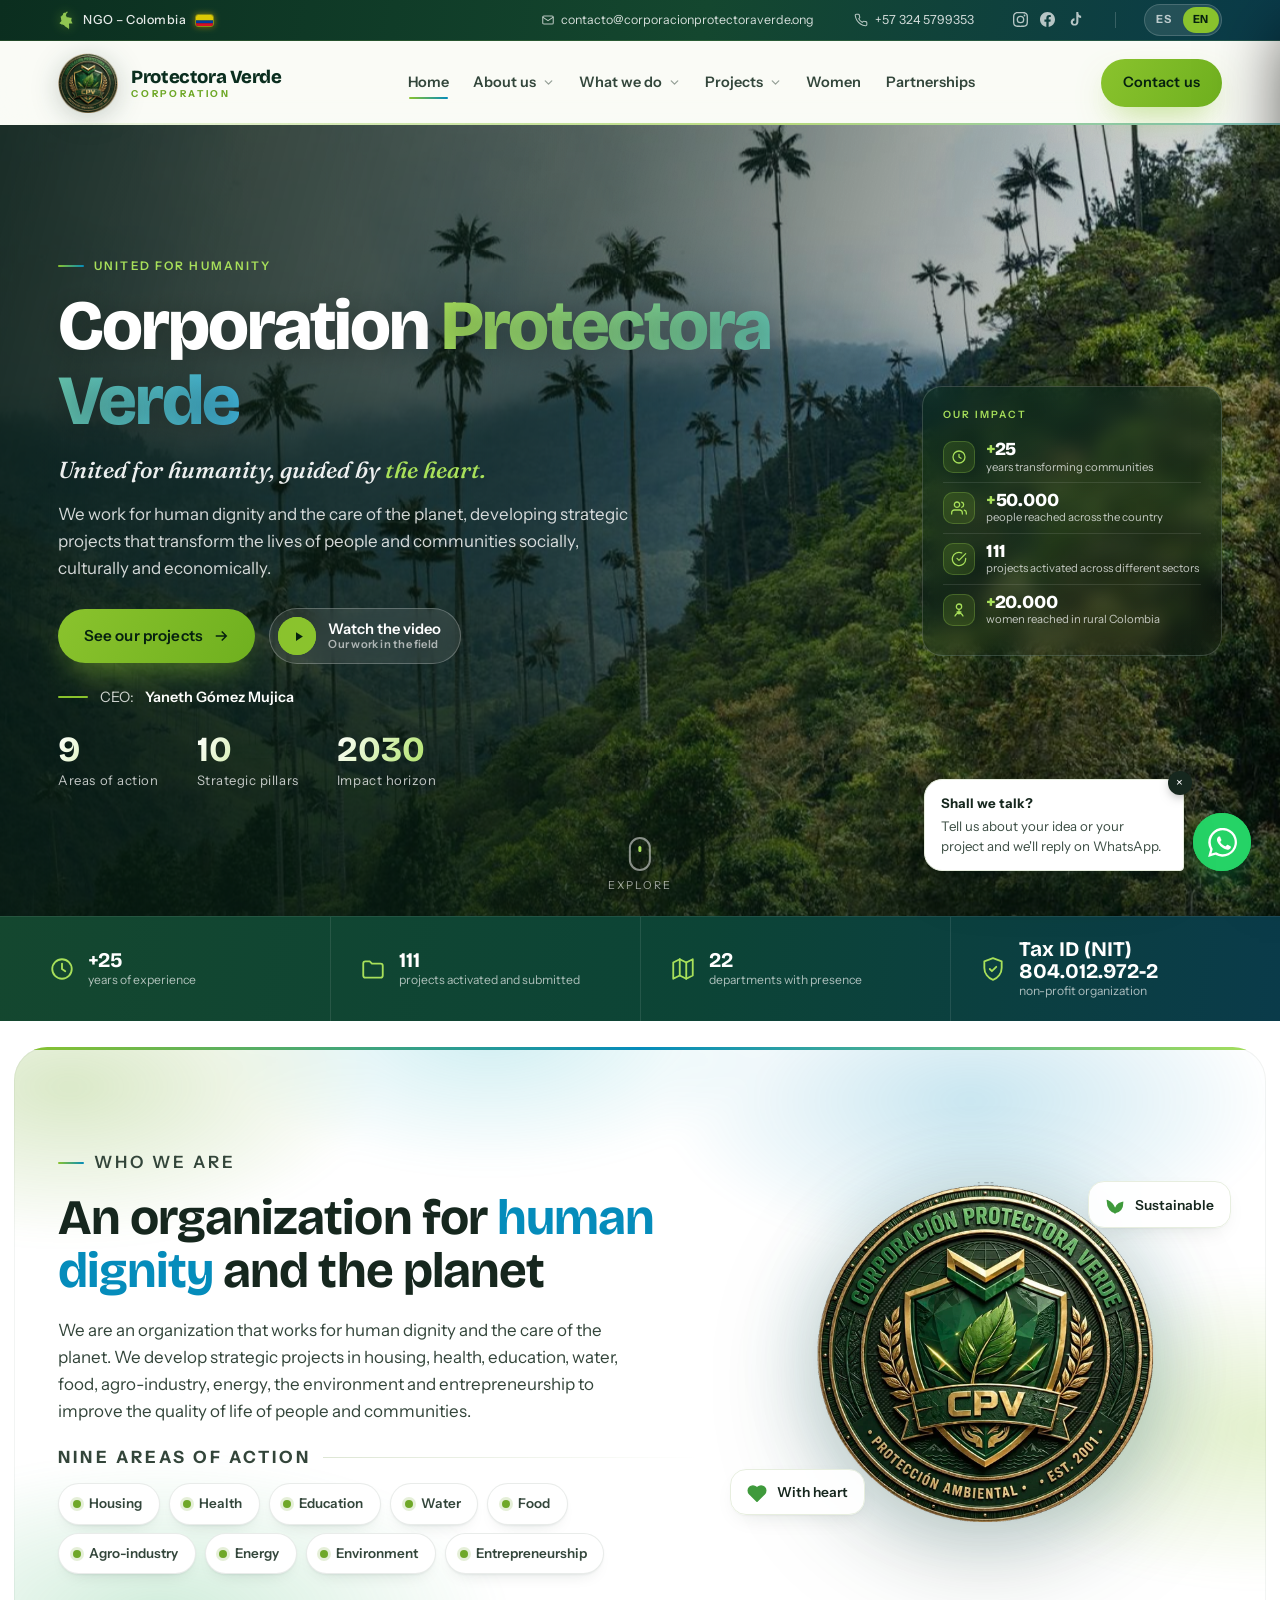
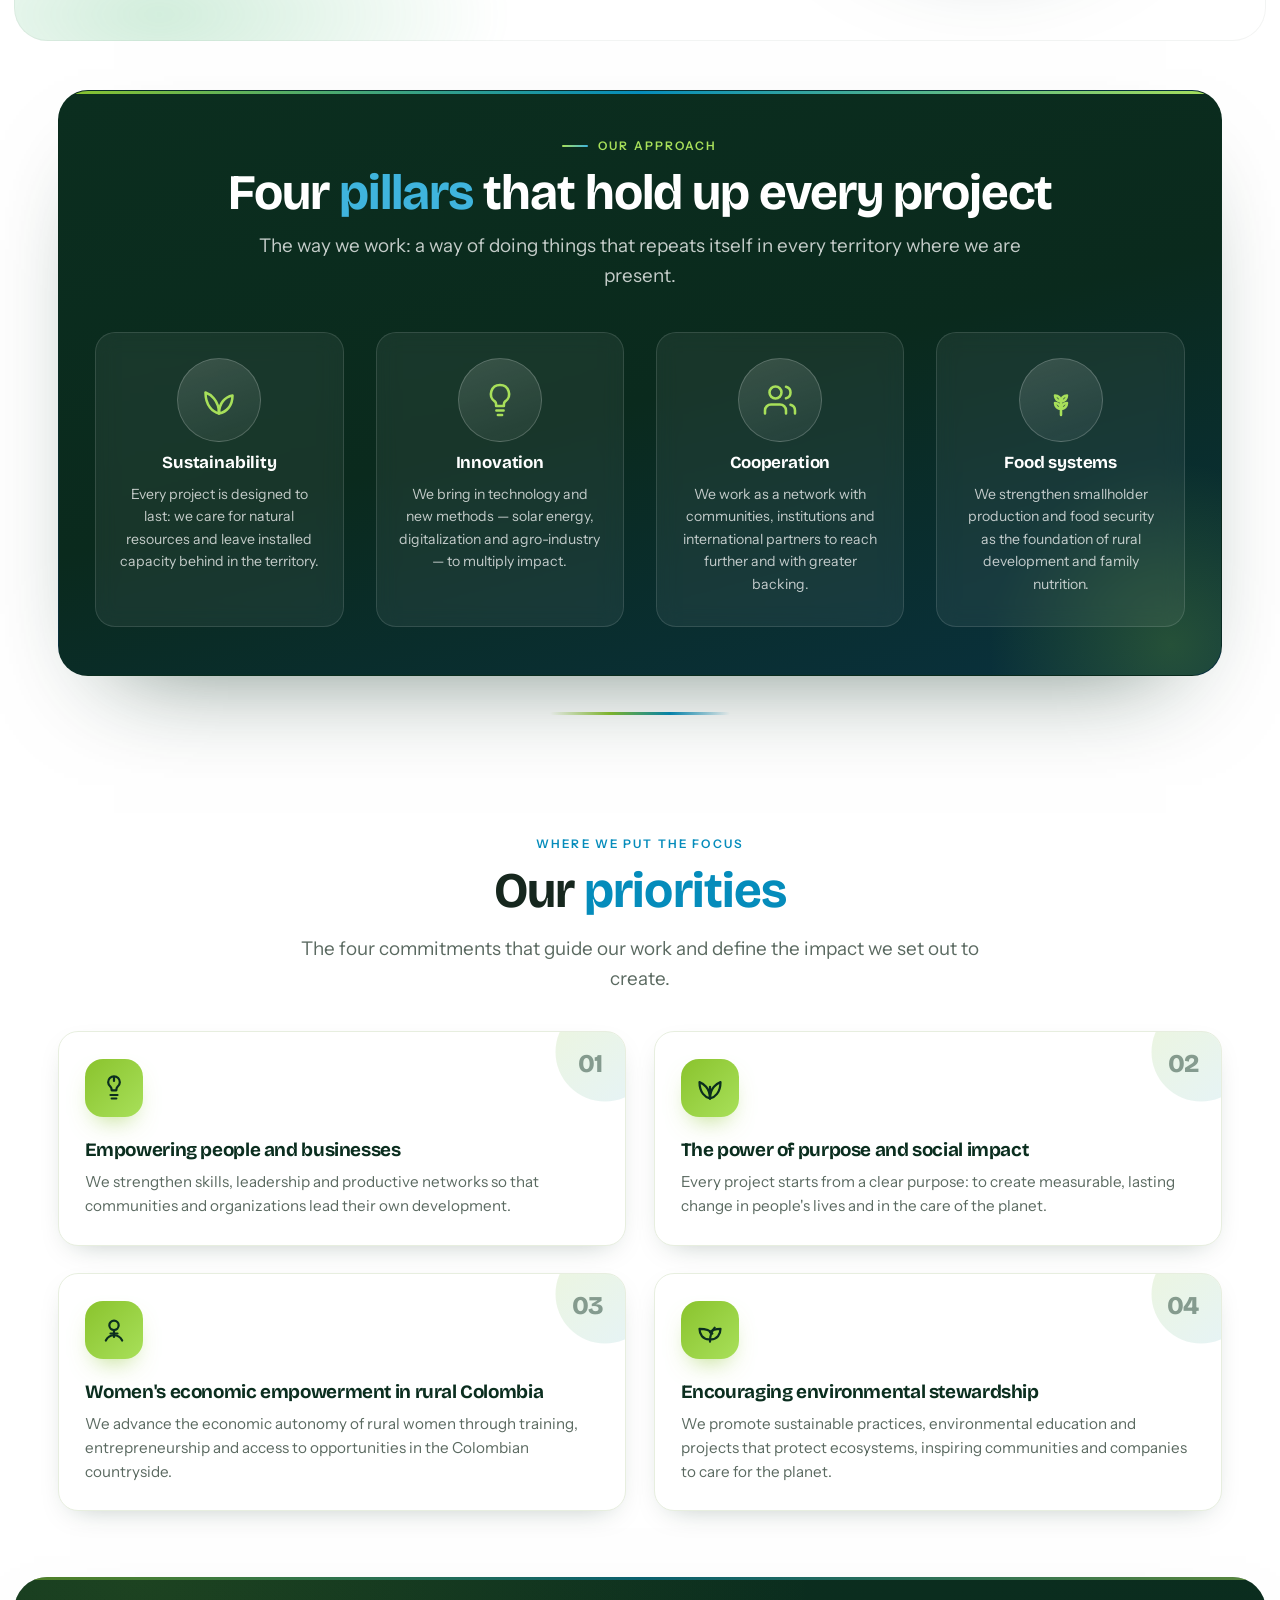
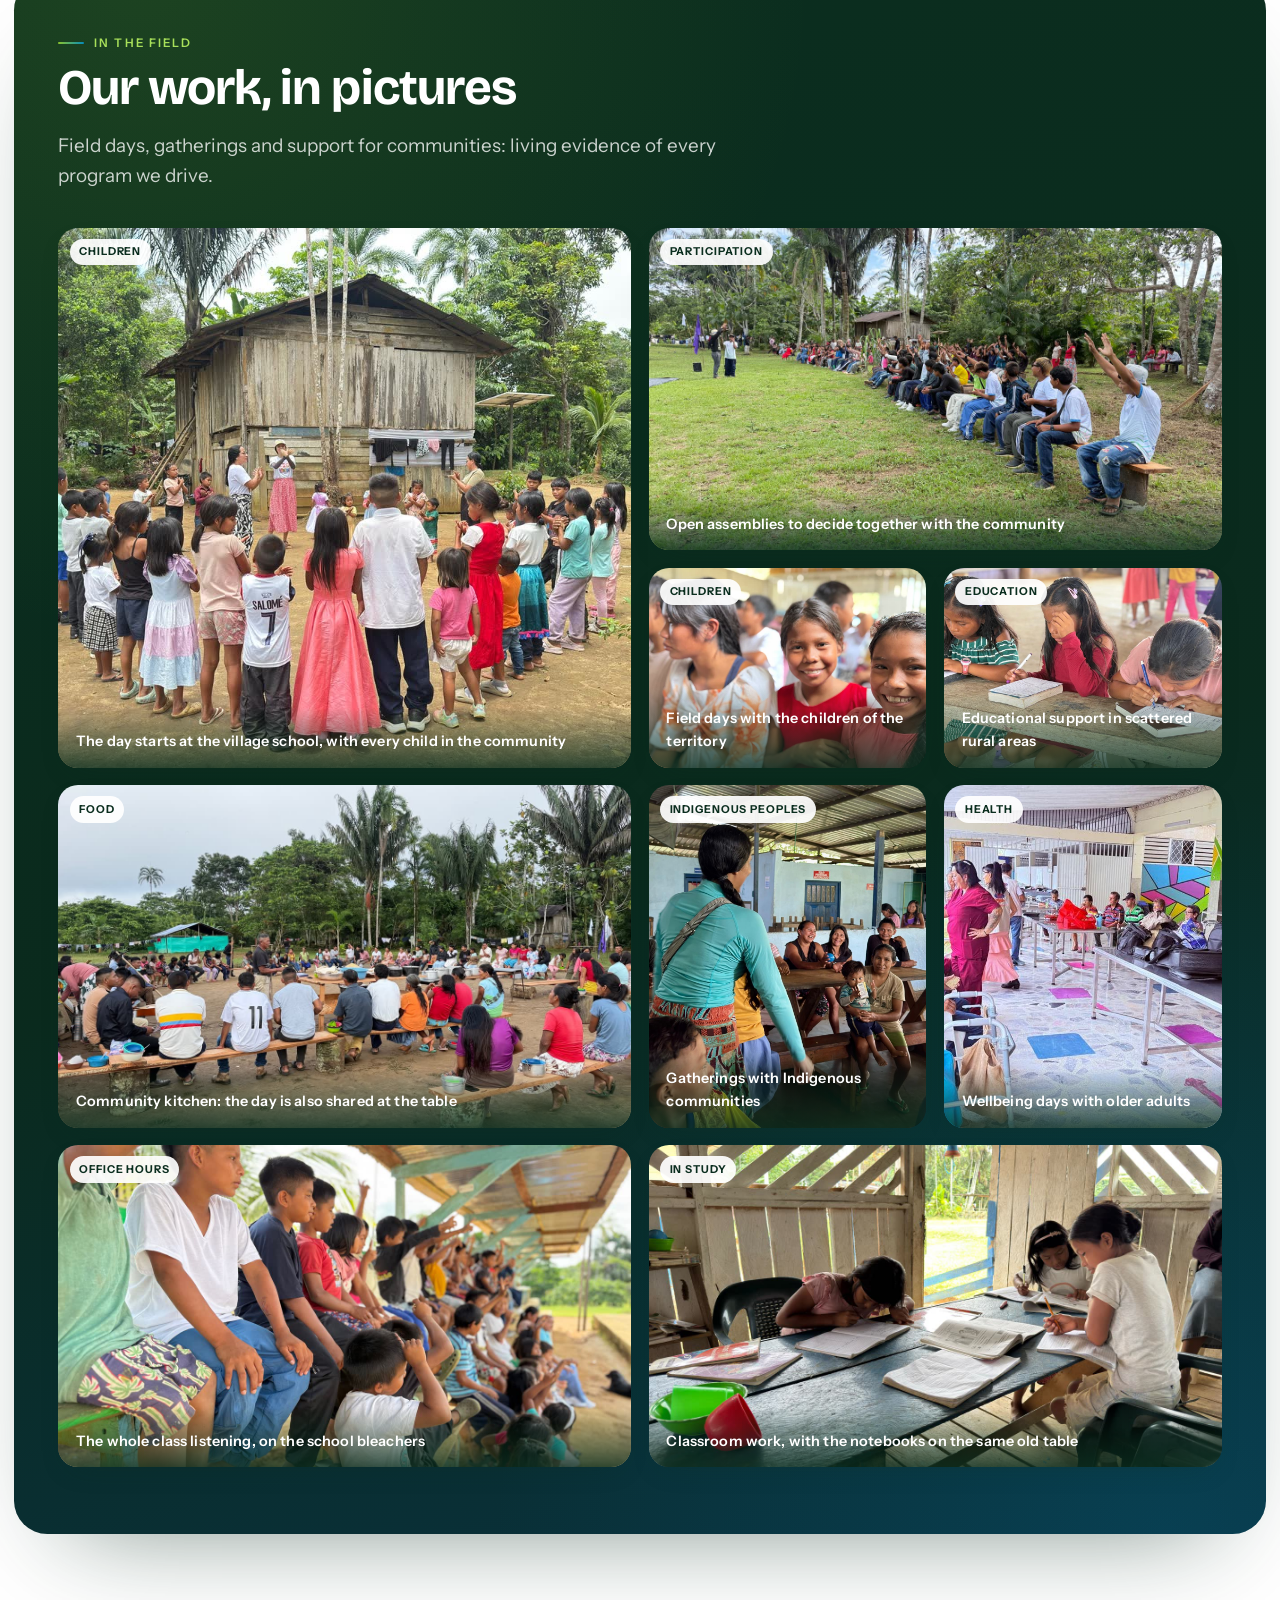
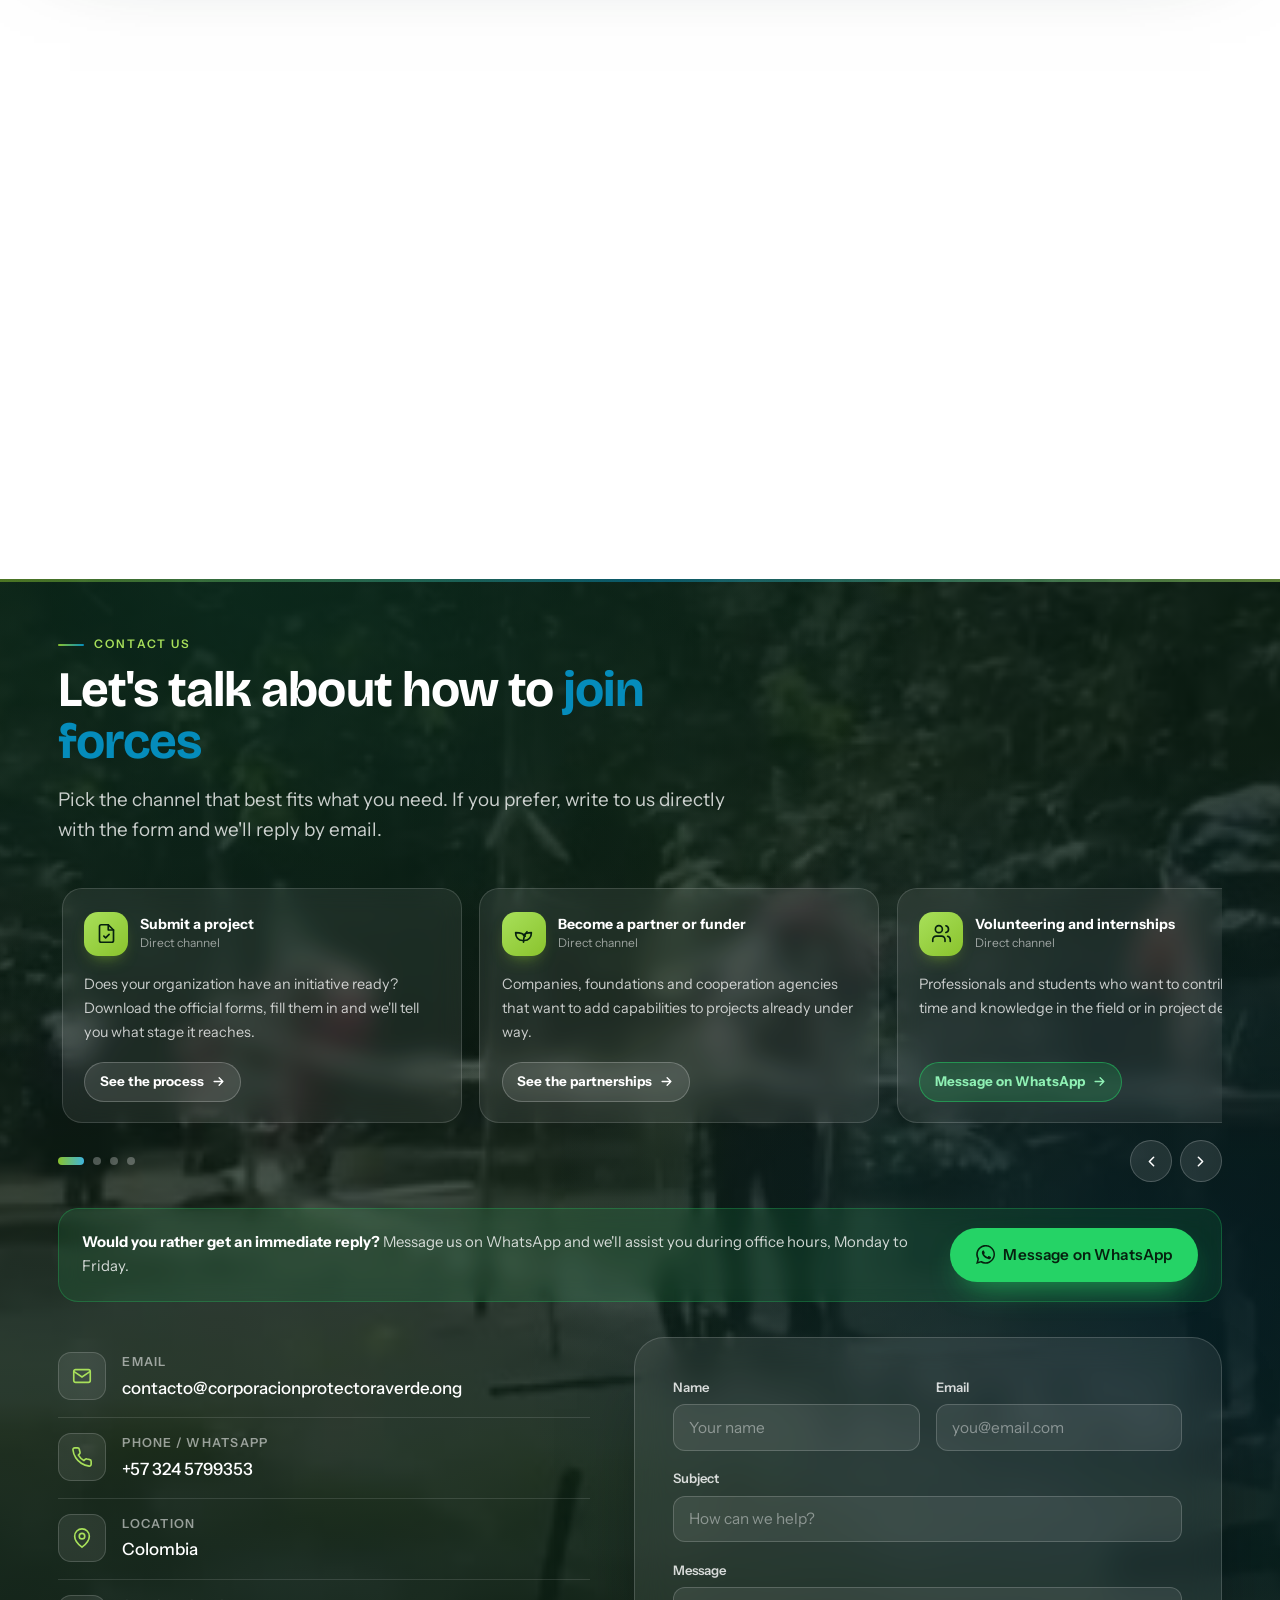
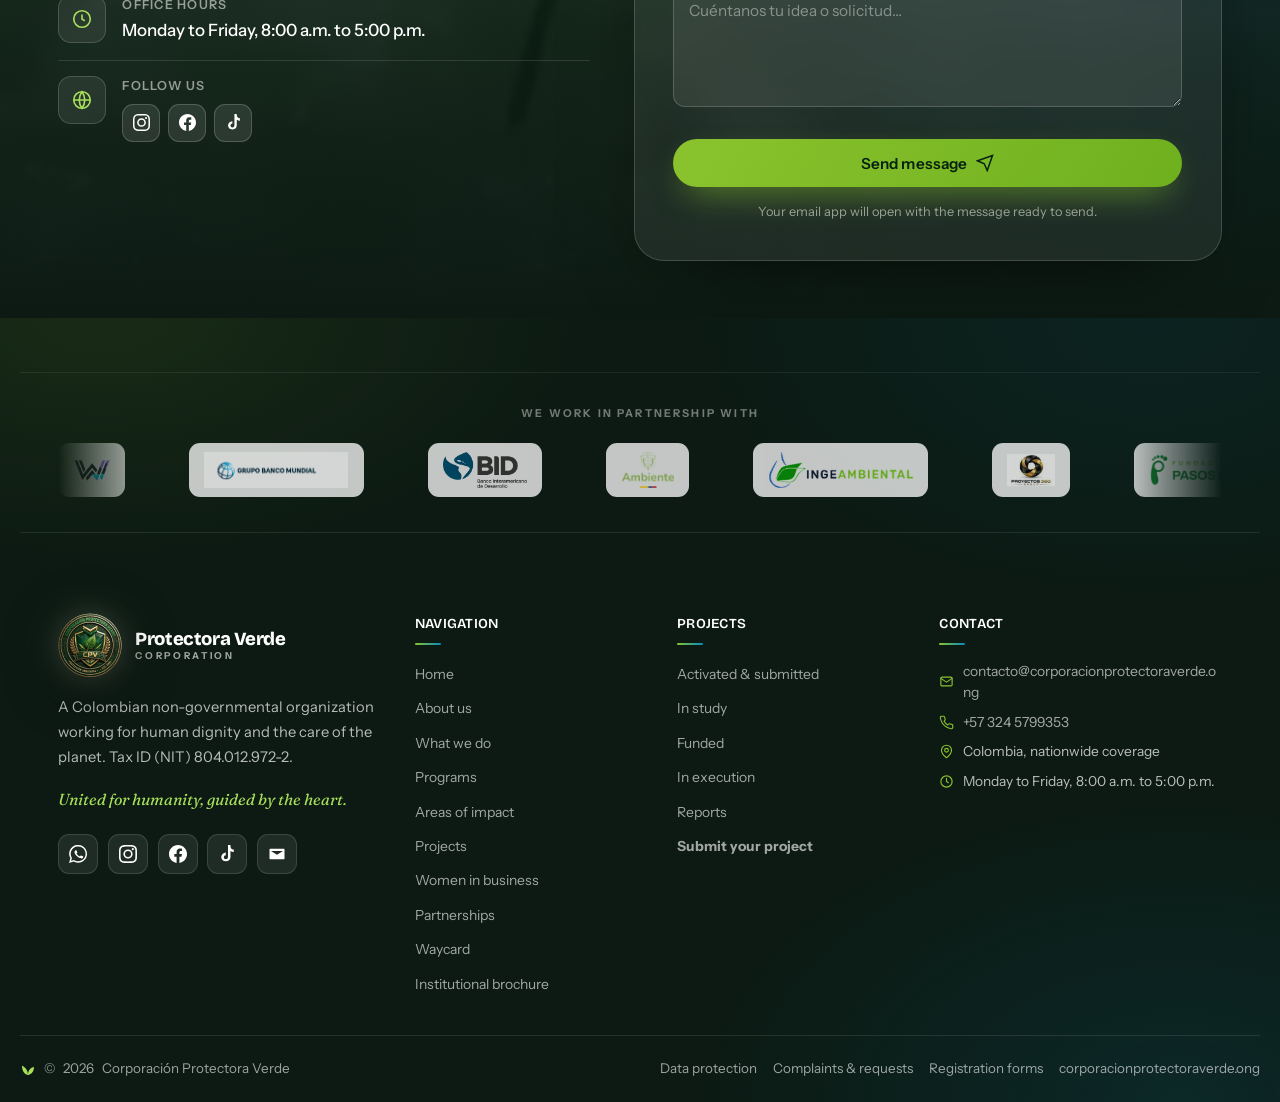
==== commit 73da76cd: "Corregir la aliada: es Pasos para el Futuro, no Pies Descalzos La hoja de ejecutoras traía mal el no" ====
--- a/index.html
+++ b/index.html
@@ -245,7 +245,7 @@
       <h2 class="h-sec">Aliados que <span class="accent">confían</span></h2>
       <p class="lead">Sumamos capacidades con organizaciones e instituciones comprometidas con el desarrollo humano y sostenible.</p>
     </div>
-    <div class="marquee reveal d1"><div class="marquee-pista"><a href="https://waycard.app/" target="_blank" rel="noopener"><img src="img/waycard.png" alt="Waycard" loading="lazy"/></a><a href="https://www.bancomundial.org/ext/es/home" target="_blank" rel="noopener"><img src="img/asset-dcfaf648dc.png" alt="Grupo Banco Mundial" loading="lazy"/></a><a href="https://www.iadb.org/es" target="_blank" rel="noopener"><img src="img/asset-aedf7753a2.png" alt="Banco Interamericano de Desarrollo" loading="lazy"/></a><a href="https://www.minambiente.gov.co" target="_blank" rel="noopener"><img src="img/minambiente.png" alt="Ministerio de Ambiente y Desarrollo Sostenible" loading="lazy"/></a><a href="alianzas.html"><img src="img/asset-ddf801b5d7.png" alt="Ingeambiental Ltda" loading="lazy"/></a><a href="alianzas.html"><img src="img/proyectos-360.png" alt="Proyectos 360 Group" loading="lazy"/></a><a href="https://fundacionpiesdescalzos.com" target="_blank" rel="noopener"><img src="img/pies-descalzos.png" alt="Fundación Pies Descalzos" loading="lazy"/></a><a href="https://www.lacasadeldidactico.com" target="_blank" rel="noopener"><img src="img/casa-didactico.png" alt="La Casa del Didáctico y Tecnológica" loading="lazy"/></a><a href="proyectos.html#aprobados"><img src="img/gea.png" alt="Grupo Empresarial GEA" loading="lazy"/></a><a href="proyectos.html#aprobados"><img src="img/funcredes.png" alt="Fundación Funcredes" loading="lazy"/></a><a href="https://waycard.app/" target="_blank" rel="noopener"><img src="img/waycard.png" alt="Waycard" loading="lazy"/></a><a href="https://www.bancomundial.org/ext/es/home" target="_blank" rel="noopener"><img src="img/asset-dcfaf648dc.png" alt="Grupo Banco Mundial" loading="lazy"/></a><a href="https://www.iadb.org/es" target="_blank" rel="noopener"><img src="img/asset-aedf7753a2.png" alt="Banco Interamericano de Desarrollo" loading="lazy"/></a><a href="https://www.minambiente.gov.co" target="_blank" rel="noopener"><img src="img/minambiente.png" alt="Ministerio de Ambiente y Desarrollo Sostenible" loading="lazy"/></a><a href="alianzas.html"><img src="img/asset-ddf801b5d7.png" alt="Ingeambiental Ltda" loading="lazy"/></a><a href="alianzas.html"><img src="img/proyectos-360.png" alt="Proyectos 360 Group" loading="lazy"/></a><a href="https://fundacionpiesdescalzos.com" target="_blank" rel="noopener"><img src="img/pies-descalzos.png" alt="Fundación Pies Descalzos" loading="lazy"/></a><a href="https://www.lacasadeldidactico.com" target="_blank" rel="noopener"><img src="img/casa-didactico.png" alt="La Casa del Didáctico y Tecnológica" loading="lazy"/></a><a href="proyectos.html#aprobados"><img src="img/gea.png" alt="Grupo Empresarial GEA" loading="lazy"/></a><a href="proyectos.html#aprobados"><img src="img/funcredes.png" alt="Fundación Funcredes" loading="lazy"/></a></div></div>
+    <div class="marquee reveal d1"><div class="marquee-pista"><a href="https://waycard.app/" target="_blank" rel="noopener"><img src="img/waycard.png" alt="Waycard" loading="lazy"/></a><a href="https://www.bancomundial.org/ext/es/home" target="_blank" rel="noopener"><img src="img/asset-dcfaf648dc.png" alt="Grupo Banco Mundial" loading="lazy"/></a><a href="https://www.iadb.org/es" target="_blank" rel="noopener"><img src="img/asset-aedf7753a2.png" alt="Banco Interamericano de Desarrollo" loading="lazy"/></a><a href="https://www.minambiente.gov.co" target="_blank" rel="noopener"><img src="img/minambiente.png" alt="Ministerio de Ambiente y Desarrollo Sostenible" loading="lazy"/></a><a href="alianzas.html"><img src="img/asset-ddf801b5d7.png" alt="Ingeambiental Ltda" loading="lazy"/></a><a href="alianzas.html"><img src="img/proyectos-360.png" alt="Proyectos 360 Group" loading="lazy"/></a><a href="alianzas.html#alianzas"><img src="img/pasos-futuro.png" alt="Fundación Pasos para el Futuro" loading="lazy"/></a><a href="https://www.lacasadeldidactico.com" target="_blank" rel="noopener"><img src="img/casa-didactico.png" alt="La Casa del Didáctico y Tecnológica" loading="lazy"/></a><a href="proyectos.html#aprobados"><img src="img/gea.png" alt="Grupo Empresarial GEA" loading="lazy"/></a><a href="proyectos.html#aprobados"><img src="img/funcredes.png" alt="Fundación Funcredes" loading="lazy"/></a><a href="https://waycard.app/" target="_blank" rel="noopener"><img src="img/waycard.png" alt="Waycard" loading="lazy"/></a><a href="https://www.bancomundial.org/ext/es/home" target="_blank" rel="noopener"><img src="img/asset-dcfaf648dc.png" alt="Grupo Banco Mundial" loading="lazy"/></a><a href="https://www.iadb.org/es" target="_blank" rel="noopener"><img src="img/asset-aedf7753a2.png" alt="Banco Interamericano de Desarrollo" loading="lazy"/></a><a href="https://www.minambiente.gov.co" target="_blank" rel="noopener"><img src="img/minambiente.png" alt="Ministerio de Ambiente y Desarrollo Sostenible" loading="lazy"/></a><a href="alianzas.html"><img src="img/asset-ddf801b5d7.png" alt="Ingeambiental Ltda" loading="lazy"/></a><a href="alianzas.html"><img src="img/proyectos-360.png" alt="Proyectos 360 Group" loading="lazy"/></a><a href="alianzas.html#alianzas"><img src="img/pasos-futuro.png" alt="Fundación Pasos para el Futuro" loading="lazy"/></a><a href="https://www.lacasadeldidactico.com" target="_blank" rel="noopener"><img src="img/casa-didactico.png" alt="La Casa del Didáctico y Tecnológica" loading="lazy"/></a><a href="proyectos.html#aprobados"><img src="img/gea.png" alt="Grupo Empresarial GEA" loading="lazy"/></a><a href="proyectos.html#aprobados"><img src="img/funcredes.png" alt="Fundación Funcredes" loading="lazy"/></a></div></div>
   <div class="wc-ruta reveal d3">
       <span class="wc-ruta-tx"><img src="img/waycard.png" alt="Waycard"/><span><b>Waycard, nuestra alianza tecnológica</b><span>Billetera digital con tarjeta. La Corporación tiene la suya dentro de la aplicación y la usa para mover recursos hacia los programas. La descarga es gratuita.</span></span></span>
       <div class="wc-tiendas"><a class="wc-tienda" href="https://play.google.com/store/apps/details?id=com.waynance.waycard" target="_blank" rel="noopener"><svg viewBox="0 0 24 24" aria-hidden="true"><path d="M22.02 13.3 18.1 15.52l-3.52-3.5 3.55-3.52 3.89 2.2a1.49 1.49 0 0 1 0 2.6ZM1.34.92a1.49 1.49 0 0 0-.11.57v21.02c0 .22.04.42.12.6l11.15-11.09L1.34.92Zm12.2 10.07 3.26-3.24L3.45.2a1.47 1.47 0 0 0-.95-.18l11.04 10.97Zm0 2.06-11 10.94c.3.03.62-.02.91-.19l13.32-7.54-3.23-3.21Z"/></svg><span><small>Descárgala en</small><b>Google Play</b></span></a><a class="wc-tienda" href="https://apps.apple.com/co/app/waycard/id6755763251" target="_blank" rel="noopener"><svg viewBox="0 0 24 24" aria-hidden="true"><path d="M12.15 6.9c-.95 0-2.42-1.08-3.96-1.04-2.04.03-3.91 1.18-4.96 3.01-2.12 3.68-.55 9.1 1.52 12.09 1.01 1.45 2.2 3.09 3.79 3.04 1.52-.07 2.09-.99 3.93-.99 1.84 0 2.35.99 3.96.95 1.64-.03 2.68-1.48 3.68-2.95 1.16-1.69 1.64-3.32 1.66-3.41-.04-.02-3.18-1.23-3.22-4.86-.03-3.04 2.48-4.5 2.6-4.56-1.43-2.09-3.63-2.33-4.39-2.38-2-.15-3.68 1.09-4.61 1.09ZM15.53 3.83c.84-1.01 1.4-2.43 1.25-3.83-1.21.05-2.67.8-3.54 1.82-.78.9-1.45 2.34-1.27 3.71 1.34.11 2.72-.69 3.56-1.7Z"/></svg><span><small>Descárgala en</small><b>App Store</b></span></a></div>
@@ -324,7 +324,7 @@
 <footer class="footer">
   <div class="wrap f-aliados">
     <p>Trabajamos en red con</p>
-    <div class="marquee "><div class="marquee-pista"><a href="https://waycard.app/" target="_blank" rel="noopener"><img src="img/waycard.png" alt="Waycard" loading="lazy"/></a><a href="https://www.bancomundial.org/ext/es/home" target="_blank" rel="noopener"><img src="img/asset-dcfaf648dc.png" alt="Grupo Banco Mundial" loading="lazy"/></a><a href="https://www.iadb.org/es" target="_blank" rel="noopener"><img src="img/asset-aedf7753a2.png" alt="Banco Interamericano de Desarrollo" loading="lazy"/></a><a href="https://www.minambiente.gov.co" target="_blank" rel="noopener"><img src="img/minambiente.png" alt="Ministerio de Ambiente y Desarrollo Sostenible" loading="lazy"/></a><a href="alianzas.html"><img src="img/asset-ddf801b5d7.png" alt="Ingeambiental Ltda" loading="lazy"/></a><a href="alianzas.html"><img src="img/proyectos-360.png" alt="Proyectos 360 Group" loading="lazy"/></a><a href="https://fundacionpiesdescalzos.com" target="_blank" rel="noopener"><img src="img/pies-descalzos.png" alt="Fundación Pies Descalzos" loading="lazy"/></a><a href="https://www.lacasadeldidactico.com" target="_blank" rel="noopener"><img src="img/casa-didactico.png" alt="La Casa del Didáctico y Tecnológica" loading="lazy"/></a><a href="proyectos.html#aprobados"><img src="img/gea.png" alt="Grupo Empresarial GEA" loading="lazy"/></a><a href="proyectos.html#aprobados"><img src="img/funcredes.png" alt="Fundación Funcredes" loading="lazy"/></a><a href="https://waycard.app/" target="_blank" rel="noopener"><img src="img/waycard.png" alt="Waycard" loading="lazy"/></a><a href="https://www.bancomundial.org/ext/es/home" target="_blank" rel="noopener"><img src="img/asset-dcfaf648dc.png" alt="Grupo Banco Mundial" loading="lazy"/></a><a href="https://www.iadb.org/es" target="_blank" rel="noopener"><img src="img/asset-aedf7753a2.png" alt="Banco Interamericano de Desarrollo" loading="lazy"/></a><a href="https://www.minambiente.gov.co" target="_blank" rel="noopener"><img src="img/minambiente.png" alt="Ministerio de Ambiente y Desarrollo Sostenible" loading="lazy"/></a><a href="alianzas.html"><img src="img/asset-ddf801b5d7.png" alt="Ingeambiental Ltda" loading="lazy"/></a><a href="alianzas.html"><img src="img/proyectos-360.png" alt="Proyectos 360 Group" loading="lazy"/></a><a href="https://fundacionpiesdescalzos.com" target="_blank" rel="noopener"><img src="img/pies-descalzos.png" alt="Fundación Pies Descalzos" loading="lazy"/></a><a href="https://www.lacasadeldidactico.com" target="_blank" rel="noopener"><img src="img/casa-didactico.png" alt="La Casa del Didáctico y Tecnológica" loading="lazy"/></a><a href="proyectos.html#aprobados"><img src="img/gea.png" alt="Grupo Empresarial GEA" loading="lazy"/></a><a href="proyectos.html#aprobados"><img src="img/funcredes.png" alt="Fundación Funcredes" loading="lazy"/></a></div></div>
+    <div class="marquee "><div class="marquee-pista"><a href="https://waycard.app/" target="_blank" rel="noopener"><img src="img/waycard.png" alt="Waycard" loading="lazy"/></a><a href="https://www.bancomundial.org/ext/es/home" target="_blank" rel="noopener"><img src="img/asset-dcfaf648dc.png" alt="Grupo Banco Mundial" loading="lazy"/></a><a href="https://www.iadb.org/es" target="_blank" rel="noopener"><img src="img/asset-aedf7753a2.png" alt="Banco Interamericano de Desarrollo" loading="lazy"/></a><a href="https://www.minambiente.gov.co" target="_blank" rel="noopener"><img src="img/minambiente.png" alt="Ministerio de Ambiente y Desarrollo Sostenible" loading="lazy"/></a><a href="alianzas.html"><img src="img/asset-ddf801b5d7.png" alt="Ingeambiental Ltda" loading="lazy"/></a><a href="alianzas.html"><img src="img/proyectos-360.png" alt="Proyectos 360 Group" loading="lazy"/></a><a href="alianzas.html#alianzas"><img src="img/pasos-futuro.png" alt="Fundación Pasos para el Futuro" loading="lazy"/></a><a href="https://www.lacasadeldidactico.com" target="_blank" rel="noopener"><img src="img/casa-didactico.png" alt="La Casa del Didáctico y Tecnológica" loading="lazy"/></a><a href="proyectos.html#aprobados"><img src="img/gea.png" alt="Grupo Empresarial GEA" loading="lazy"/></a><a href="proyectos.html#aprobados"><img src="img/funcredes.png" alt="Fundación Funcredes" loading="lazy"/></a><a href="https://waycard.app/" target="_blank" rel="noopener"><img src="img/waycard.png" alt="Waycard" loading="lazy"/></a><a href="https://www.bancomundial.org/ext/es/home" target="_blank" rel="noopener"><img src="img/asset-dcfaf648dc.png" alt="Grupo Banco Mundial" loading="lazy"/></a><a href="https://www.iadb.org/es" target="_blank" rel="noopener"><img src="img/asset-aedf7753a2.png" alt="Banco Interamericano de Desarrollo" loading="lazy"/></a><a href="https://www.minambiente.gov.co" target="_blank" rel="noopener"><img src="img/minambiente.png" alt="Ministerio de Ambiente y Desarrollo Sostenible" loading="lazy"/></a><a href="alianzas.html"><img src="img/asset-ddf801b5d7.png" alt="Ingeambiental Ltda" loading="lazy"/></a><a href="alianzas.html"><img src="img/proyectos-360.png" alt="Proyectos 360 Group" loading="lazy"/></a><a href="alianzas.html#alianzas"><img src="img/pasos-futuro.png" alt="Fundación Pasos para el Futuro" loading="lazy"/></a><a href="https://www.lacasadeldidactico.com" target="_blank" rel="noopener"><img src="img/casa-didactico.png" alt="La Casa del Didáctico y Tecnológica" loading="lazy"/></a><a href="proyectos.html#aprobados"><img src="img/gea.png" alt="Grupo Empresarial GEA" loading="lazy"/></a><a href="proyectos.html#aprobados"><img src="img/funcredes.png" alt="Fundación Funcredes" loading="lazy"/></a></div></div>
   </div>
   <div class="wrap ftop">
     <div class="fbrand">
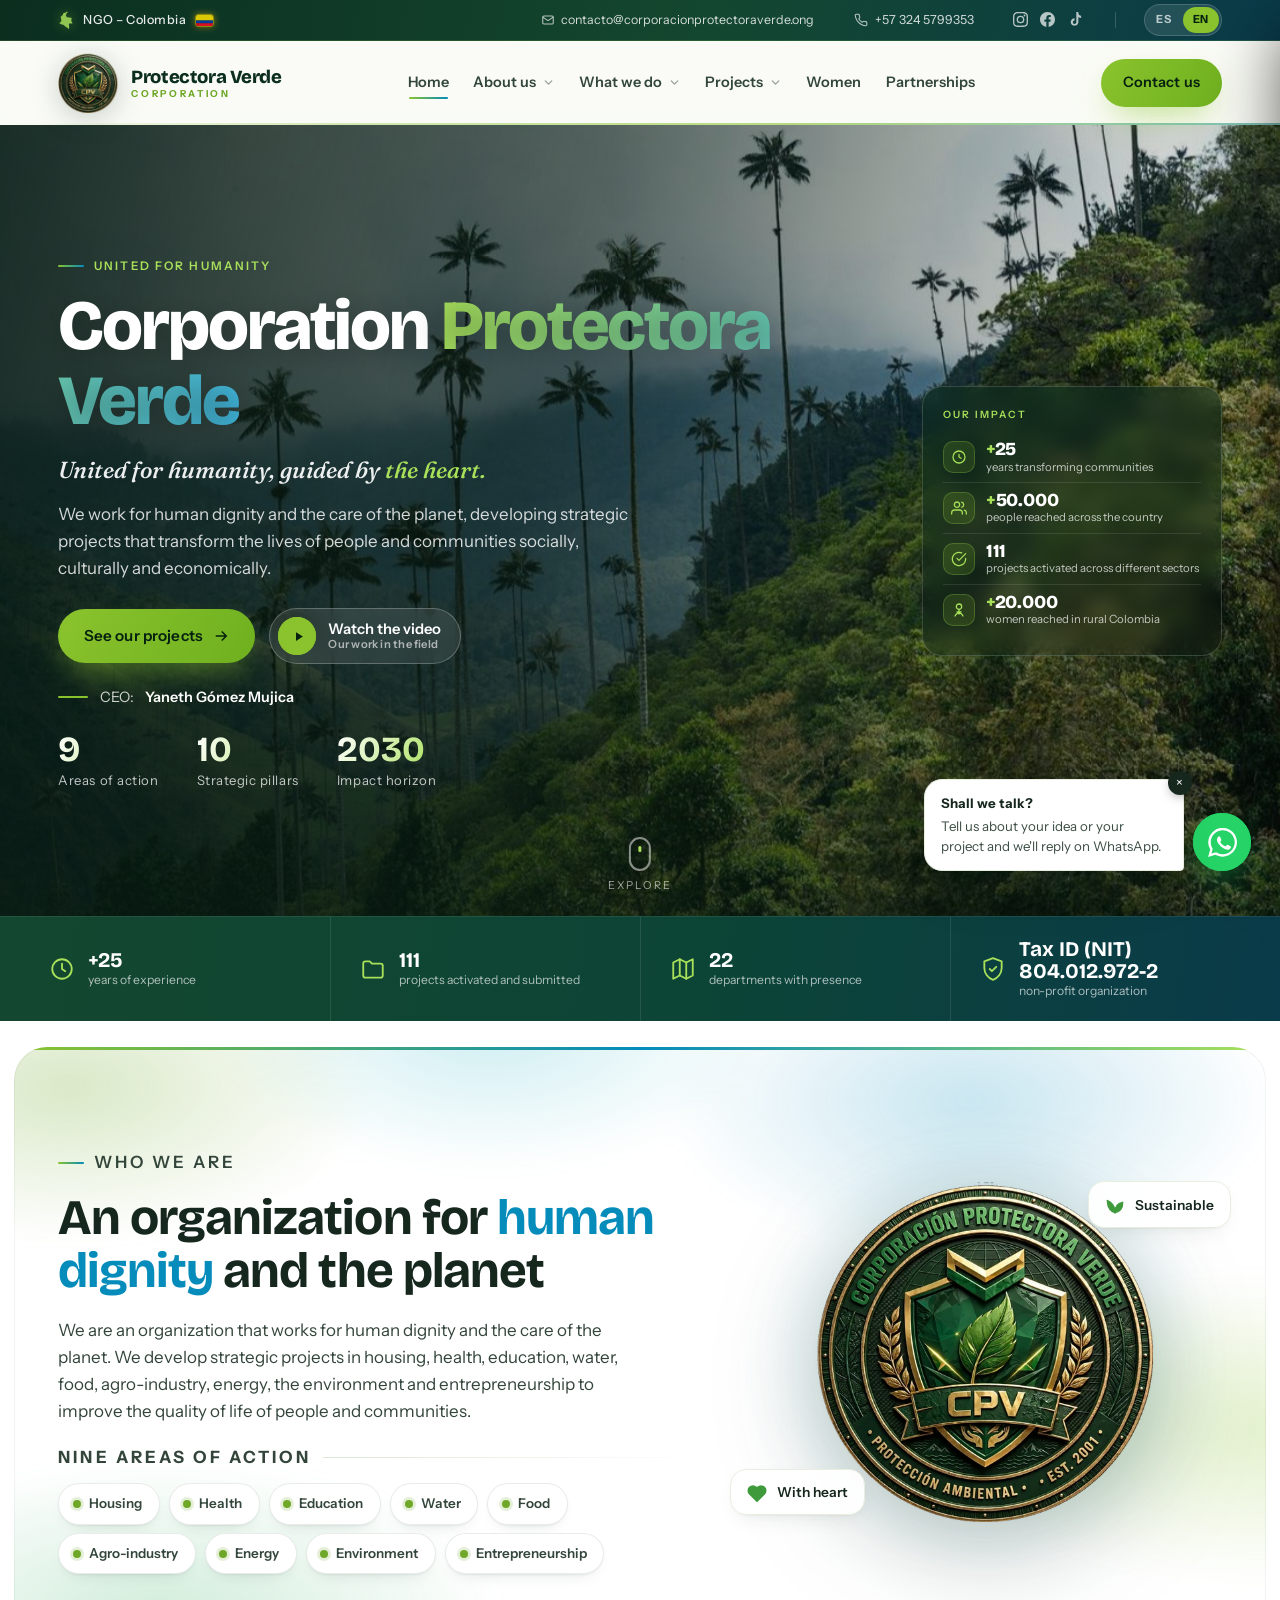
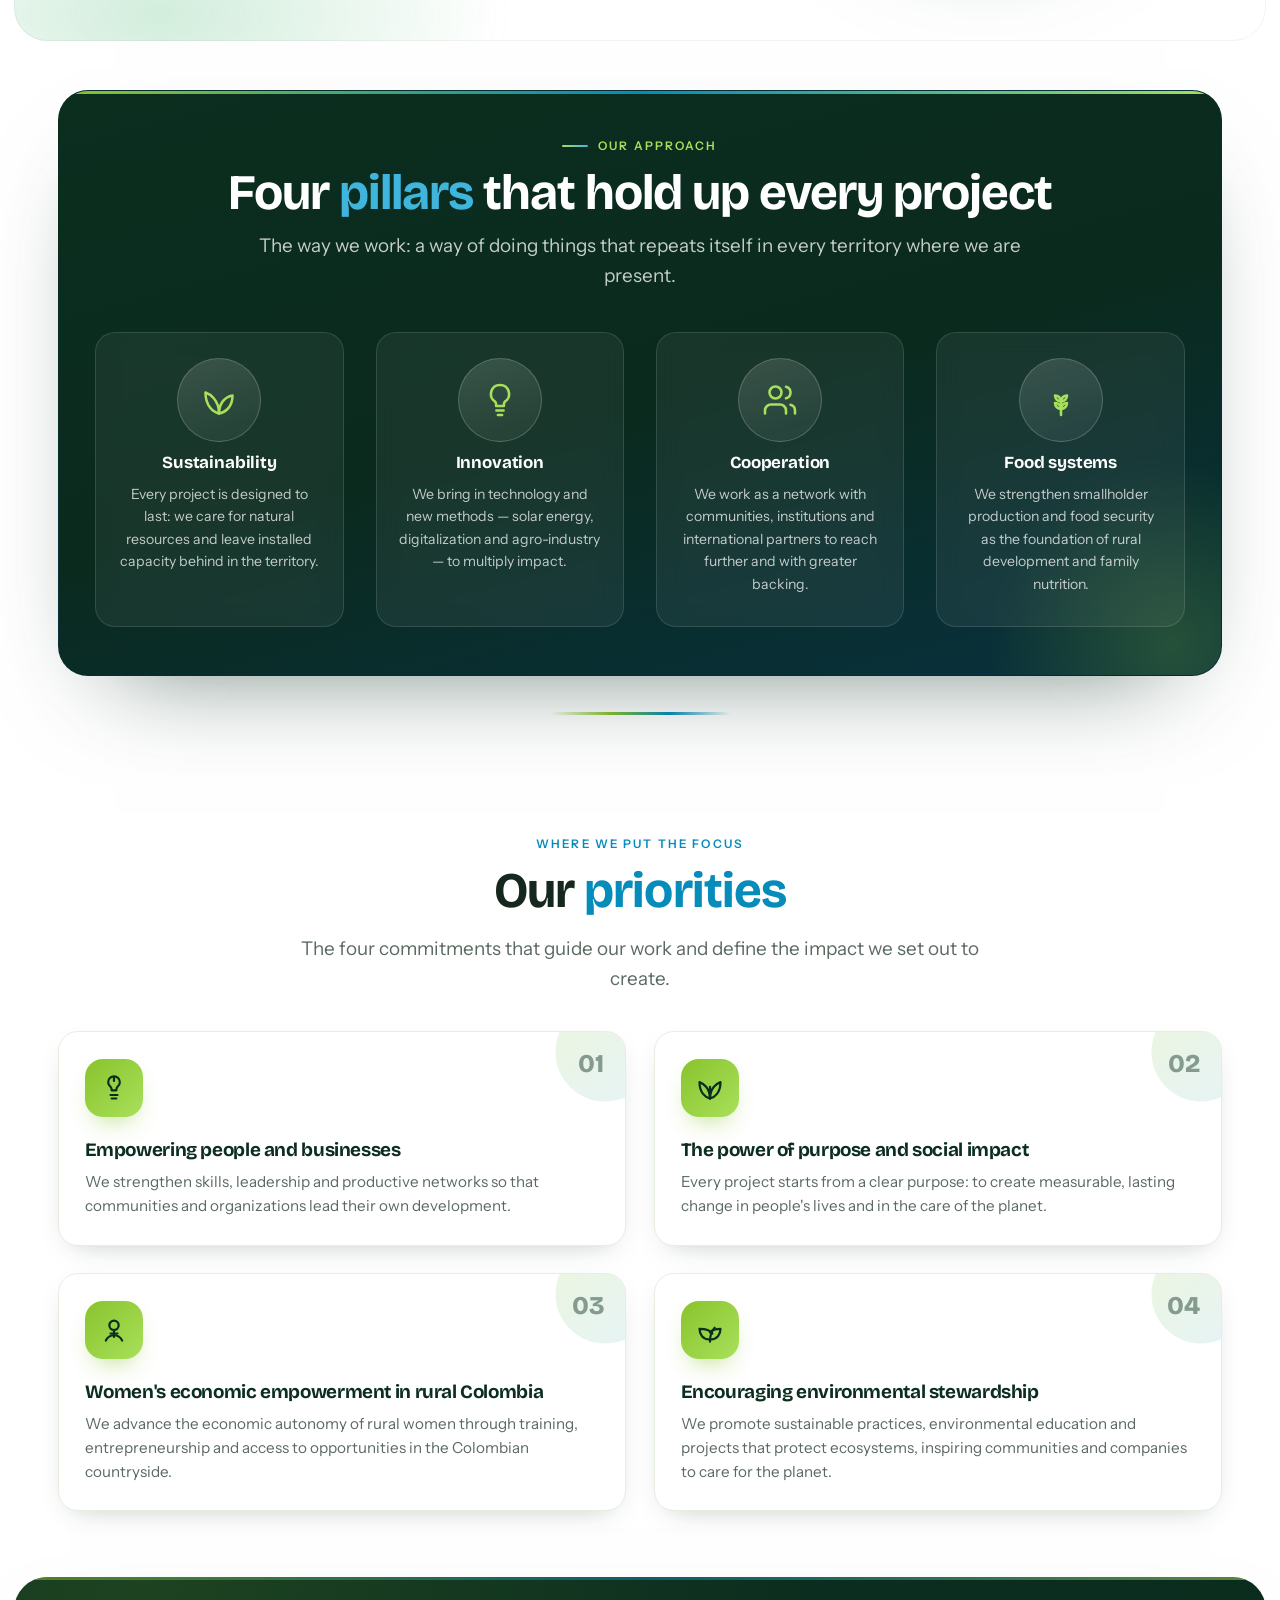
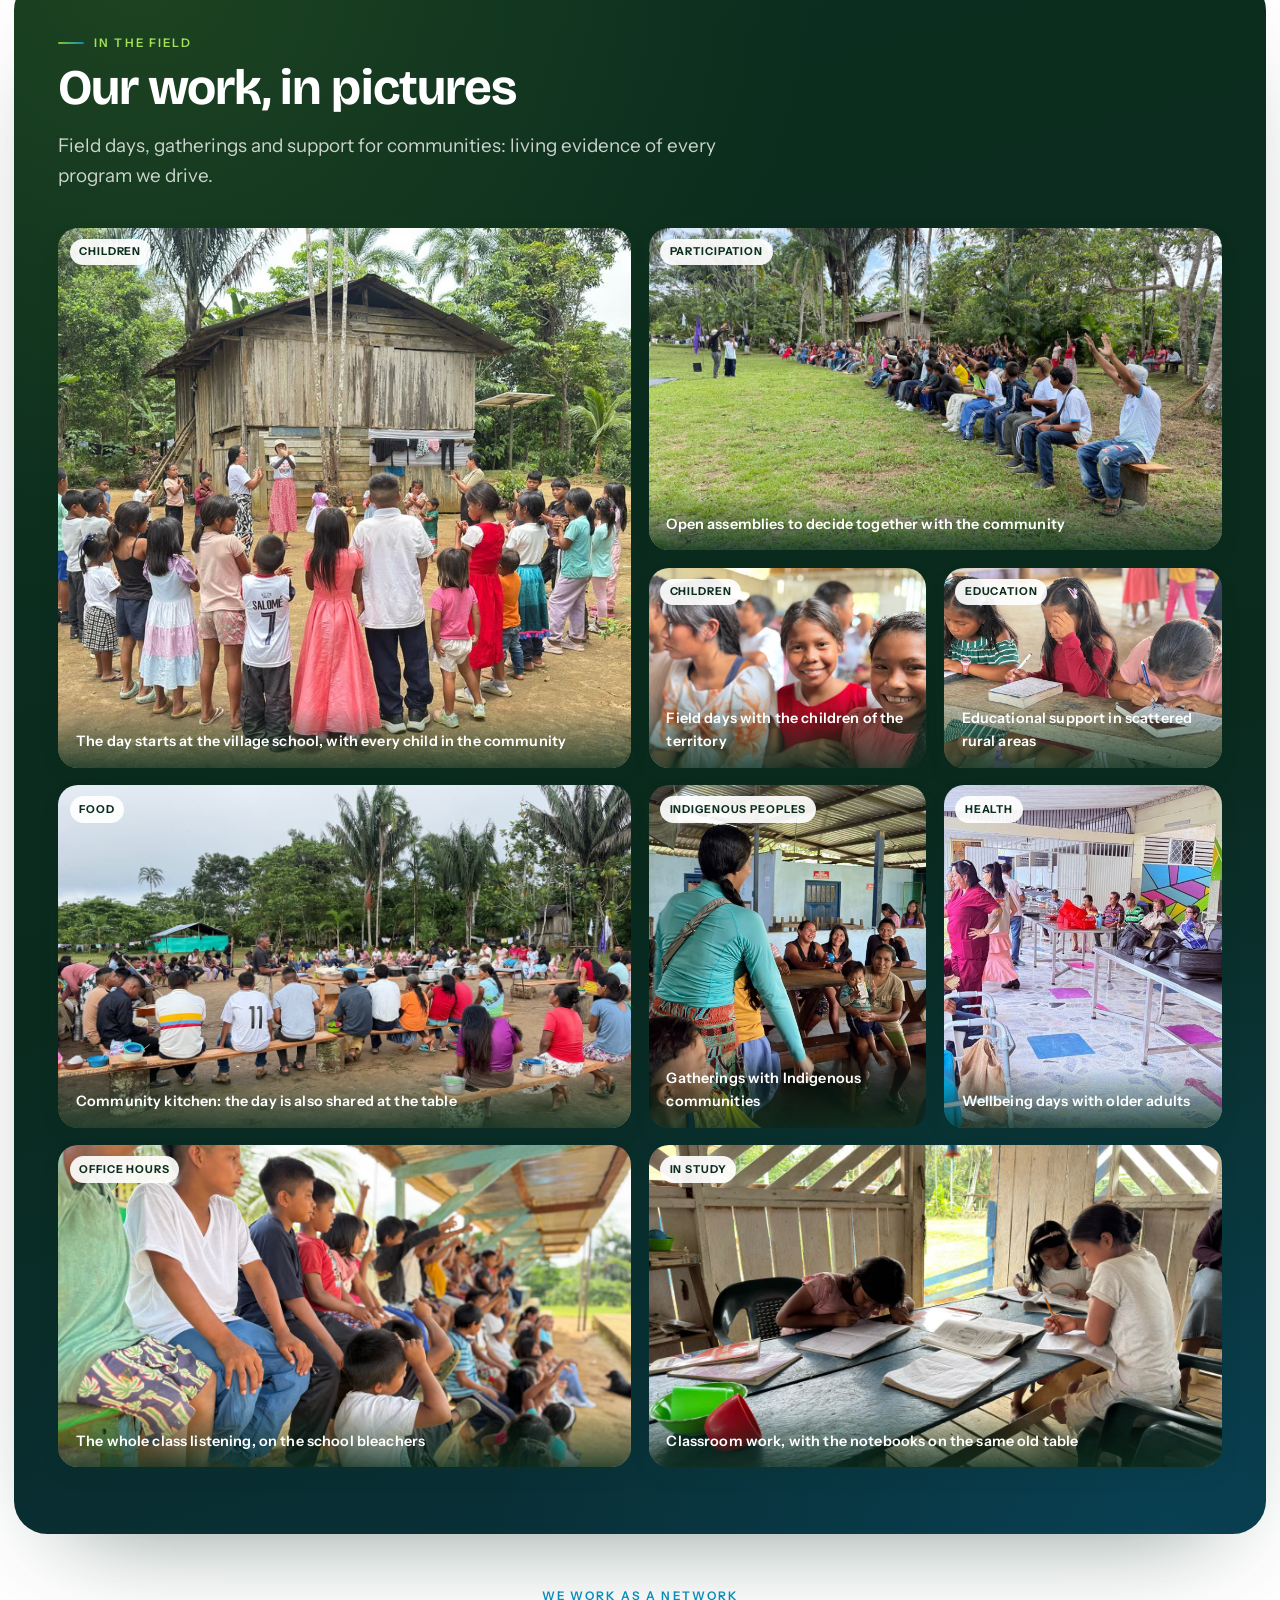
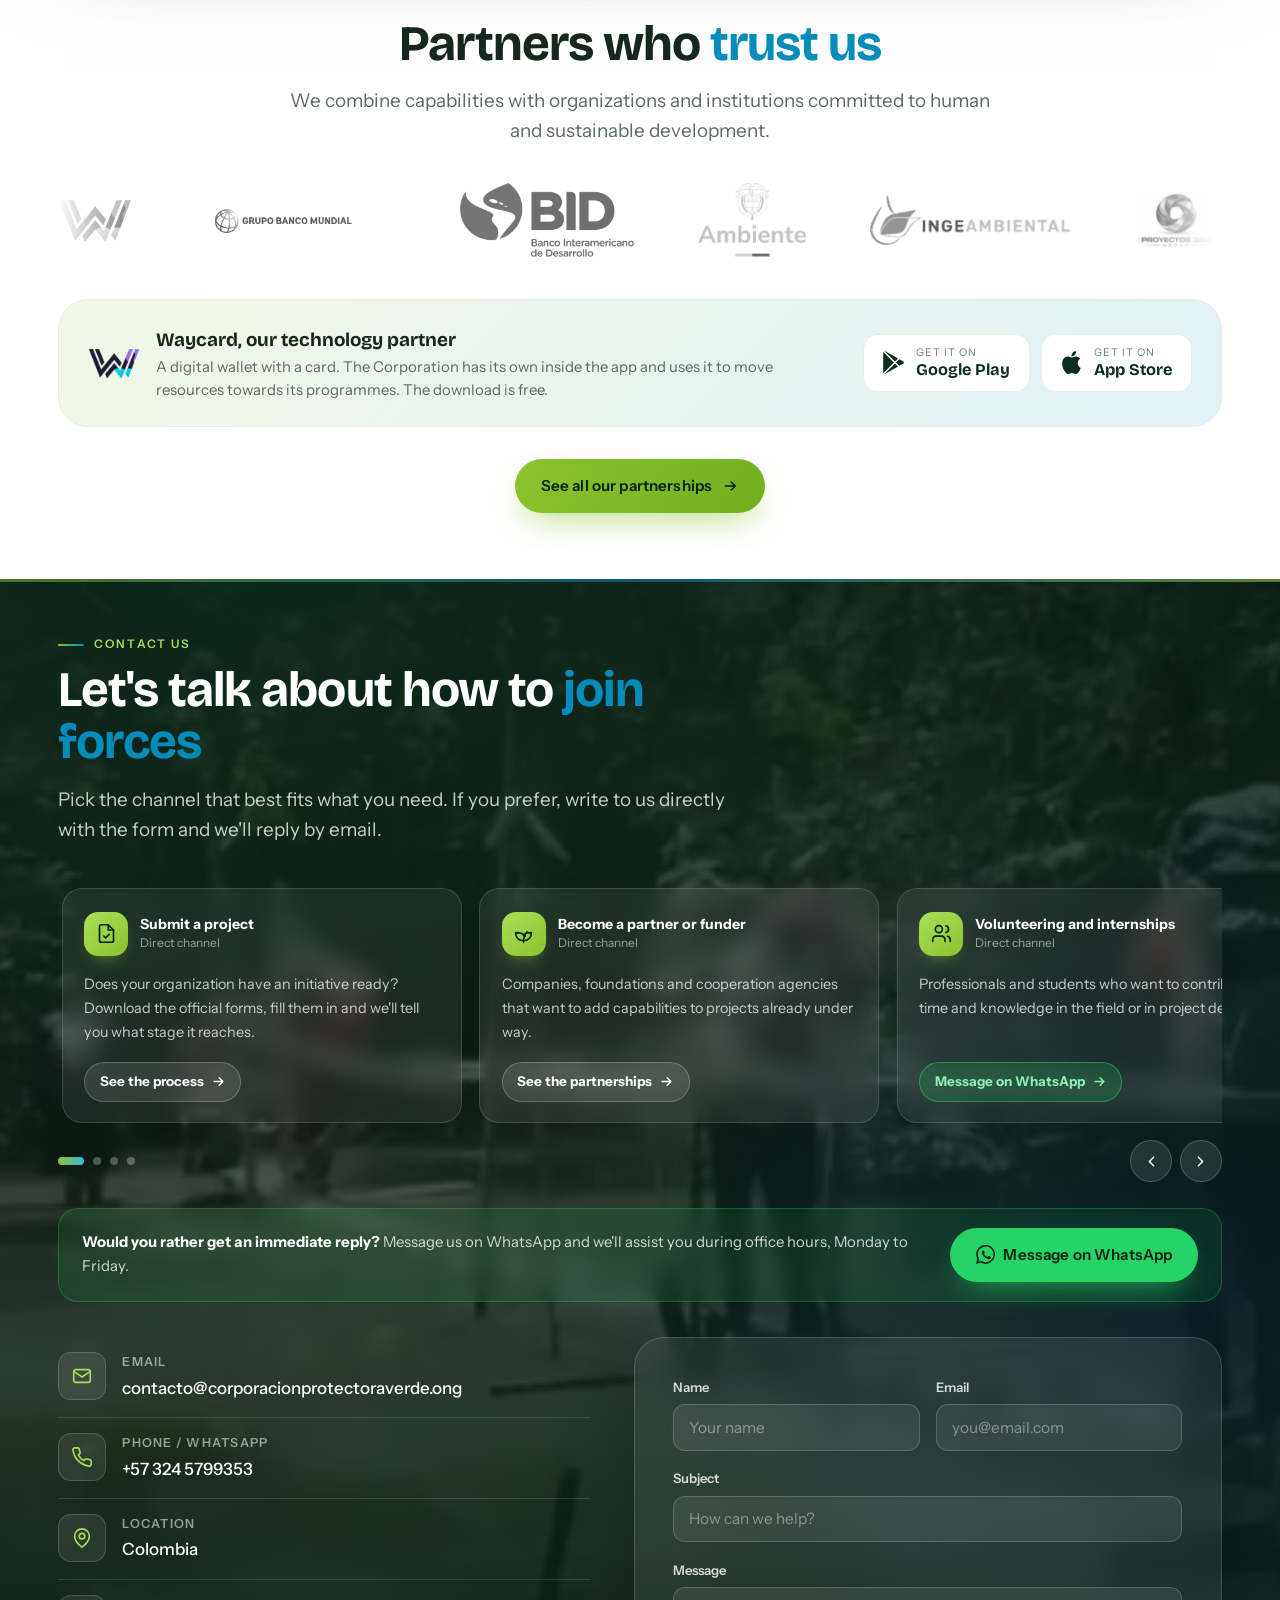
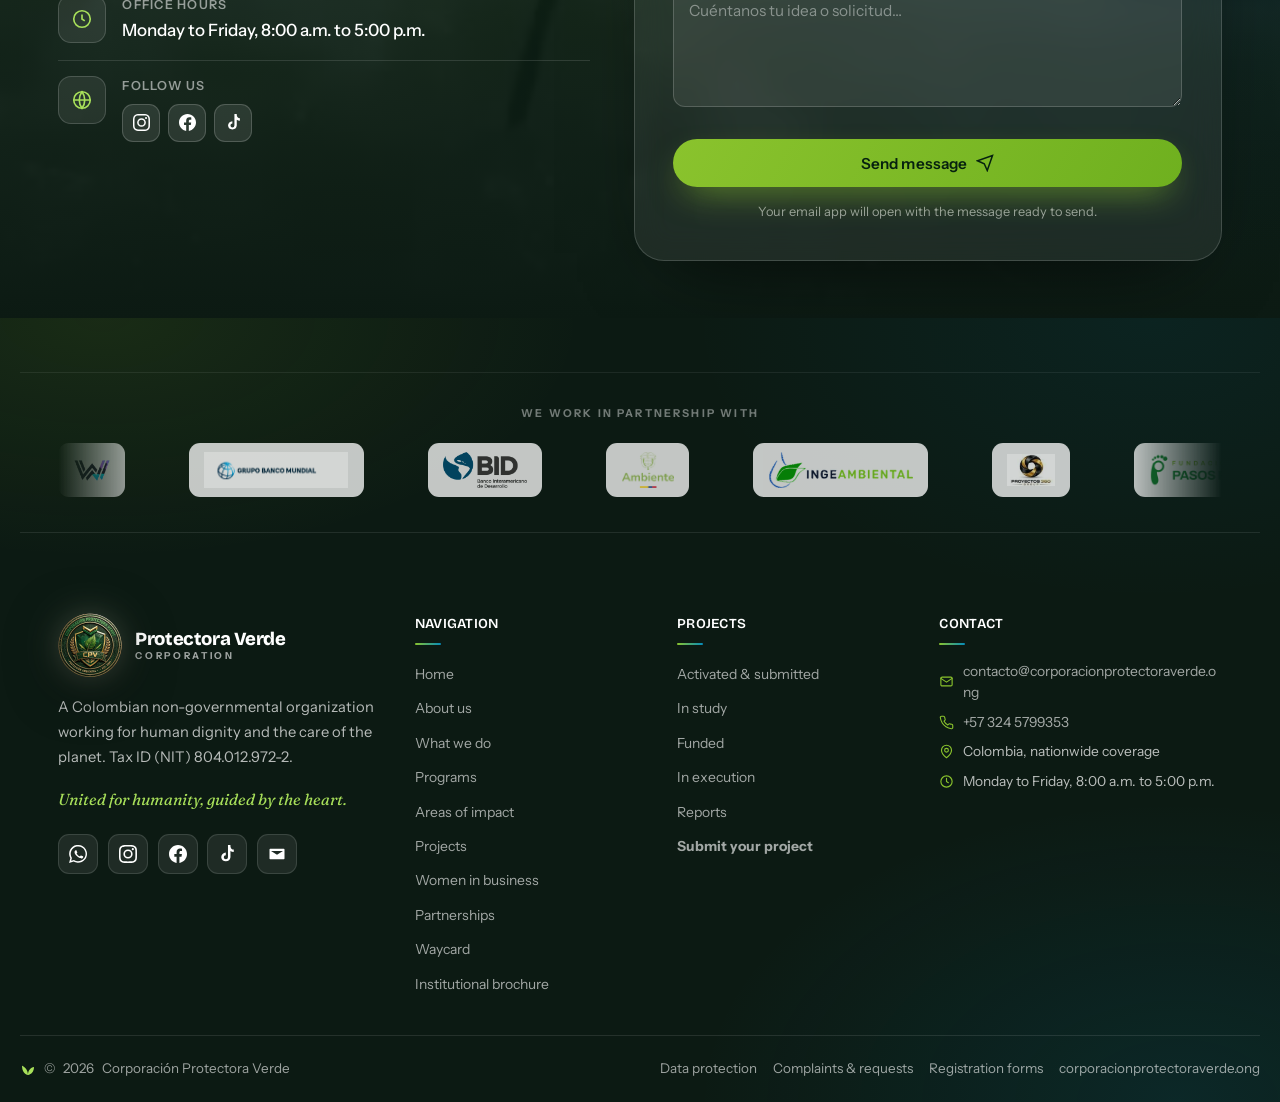
==== commit ca544843: "Vista previa con logo al compartir el enlace El sitio no tenía ninguna etiqueta Open Graph. WhatsApp" ====
--- a/index.html
+++ b/index.html
@@ -7,6 +7,27 @@
 <title>Corporación Protectora Verde. Unidos por la humanidad, guiados por el corazón</title>
 <meta name="description" content="ONG colombiana que trabaja por la dignidad humana y el cuidado del planeta: vivienda, salud, educación, agua, alimentación, energía, medio ambiente y emprendimiento."/>
 <meta name="theme-color" content="#0B2E1F"/>
+<!-- Vista previa al compartir. La imagen va en JPEG y con URL absoluta:
+     WhatsApp no renderiza WebP ni rutas relativas, y por eso el enlace
+     salía sin logo desde que el emblema pasó a WebP. -->
+<meta property="og:type" content="website"/>
+<meta property="og:site_name" content="Corporación Protectora Verde"/>
+<meta property="og:locale" content="es_CO"/>
+<meta property="og:url" content="https://www.corporacionprotectoraverde.ong/"/>
+<meta property="og:title" content="Corporación Protectora Verde. Unidos por la humanidad, guiados por el corazón"/>
+<meta property="og:description" content="ONG colombiana que trabaja por la dignidad humana y el cuidado del planeta: vivienda, salud, educación, agua, alimentación, energía, medio ambiente y emprendimiento."/>
+<meta property="og:image" content="https://www.corporacionprotectoraverde.ong/img/og-corpoverde.jpg"/>
+<meta property="og:image:secure_url" content="https://www.corporacionprotectoraverde.ong/img/og-corpoverde.jpg"/>
+<meta property="og:image:type" content="image/jpeg"/>
+<meta property="og:image:width" content="1200"/>
+<meta property="og:image:height" content="630"/>
+<meta property="og:image:alt" content="Emblema de la Corporación Protectora Verde sobre fondo verde, con el lema Unidos por la humanidad, guiados por el corazón"/>
+<meta name="twitter:card" content="summary_large_image"/>
+<meta name="twitter:title" content="Corporación Protectora Verde. Unidos por la humanidad, guiados por el corazón"/>
+<meta name="twitter:description" content="ONG colombiana que trabaja por la dignidad humana y el cuidado del planeta: vivienda, salud, educación, agua, alimentación, energía, medio ambiente y emprendimiento."/>
+<meta name="twitter:image" content="https://www.corporacionprotectoraverde.ong/img/og-corpoverde.jpg"/>
+<meta name="twitter:image:alt" content="Emblema de la Corporación Protectora Verde sobre fondo verde, con el lema Unidos por la humanidad, guiados por el corazón"/>
+<link rel="canonical" href="https://www.corporacionprotectoraverde.ong/"/>
 <link rel="icon" href="img/logo.png?v=1fbf88b2" type="image/png"/>
 <link rel="preconnect" href="https://fonts.googleapis.com"/>
 <link rel="preconnect" href="https://fonts.gstatic.com" crossorigin/>
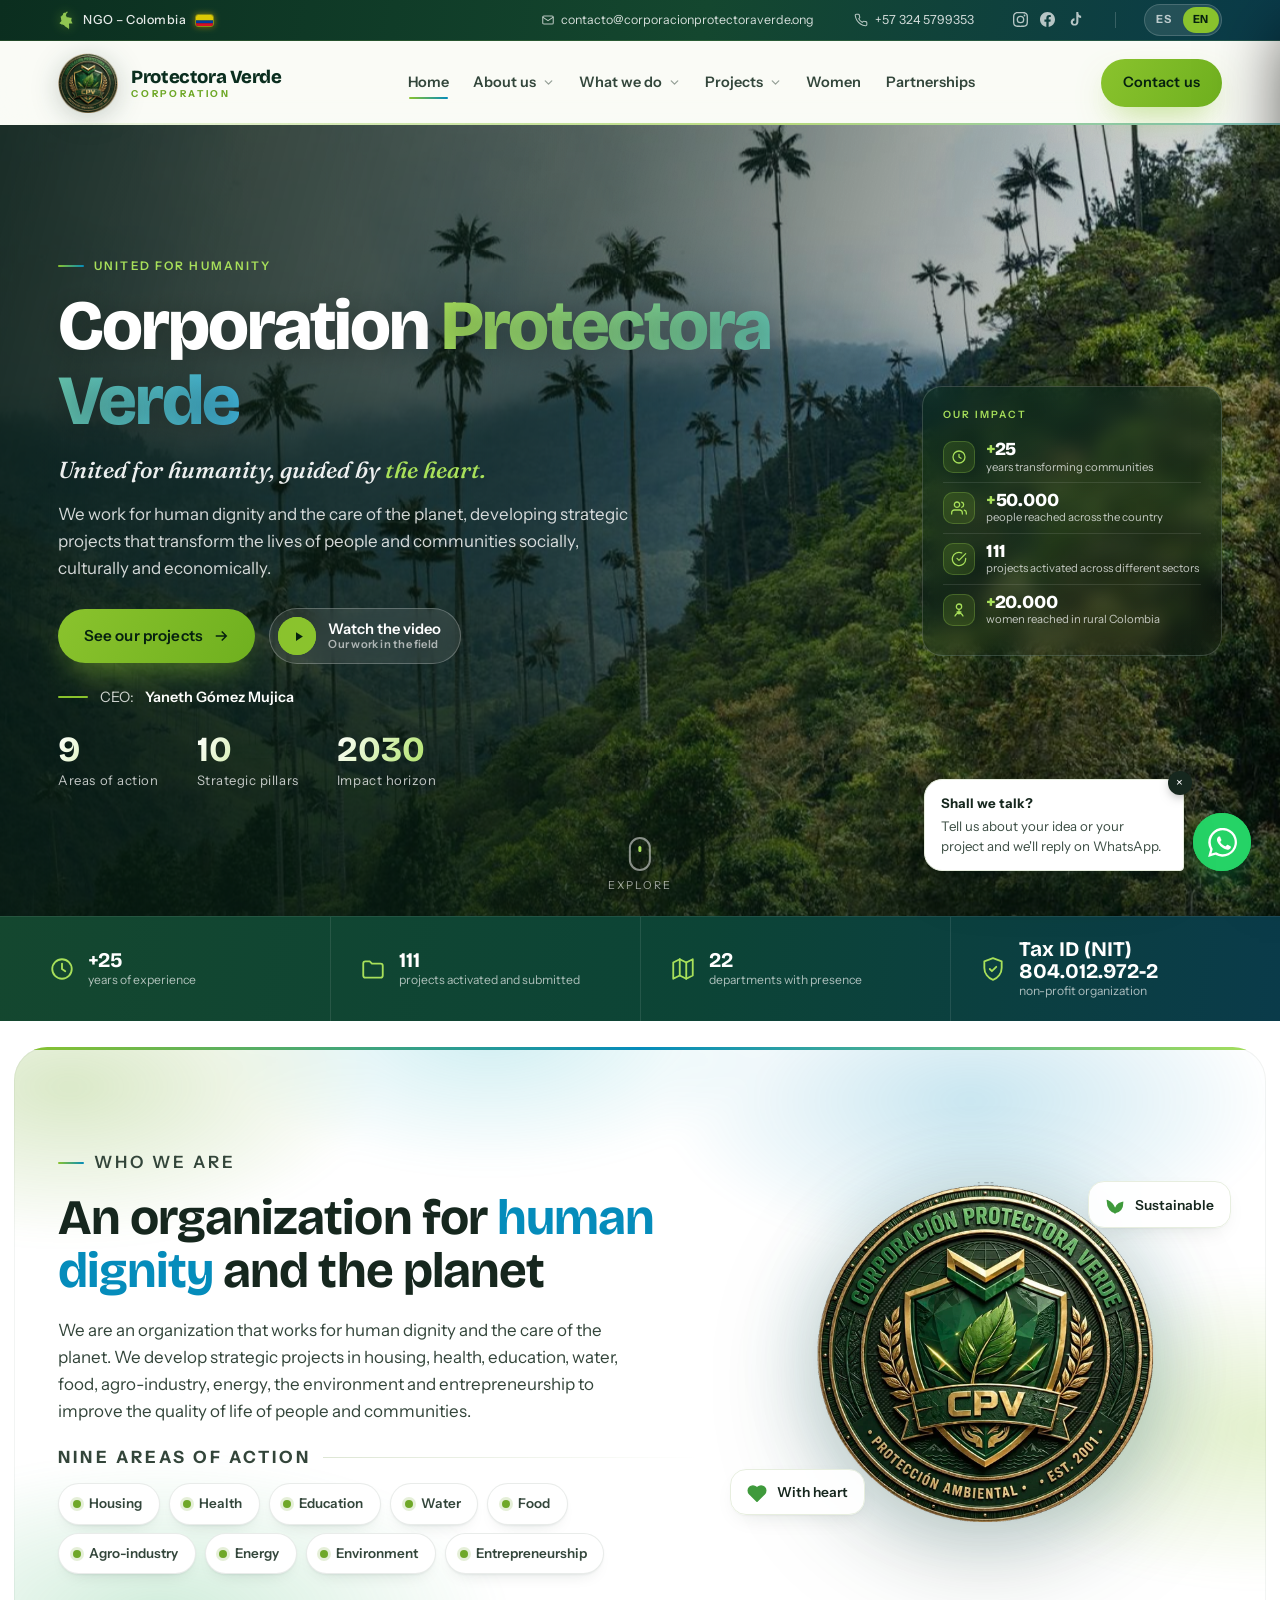
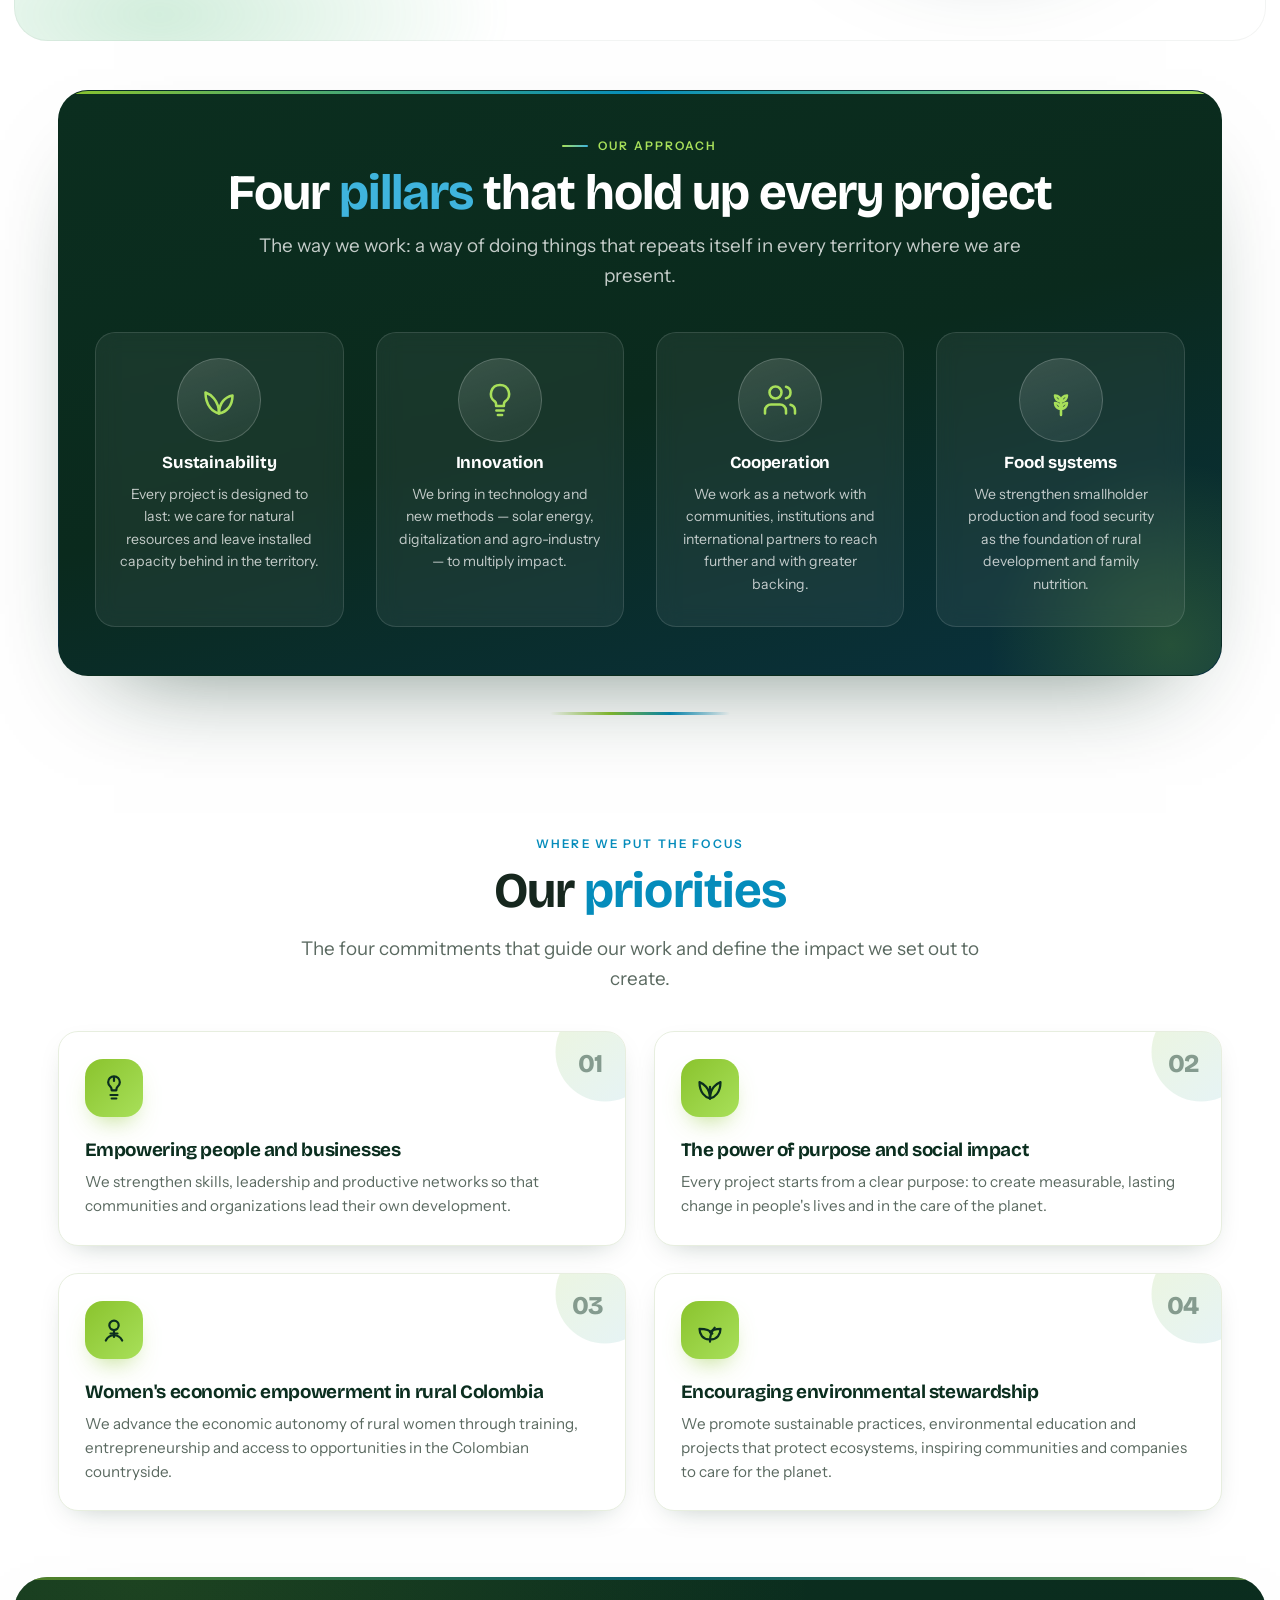
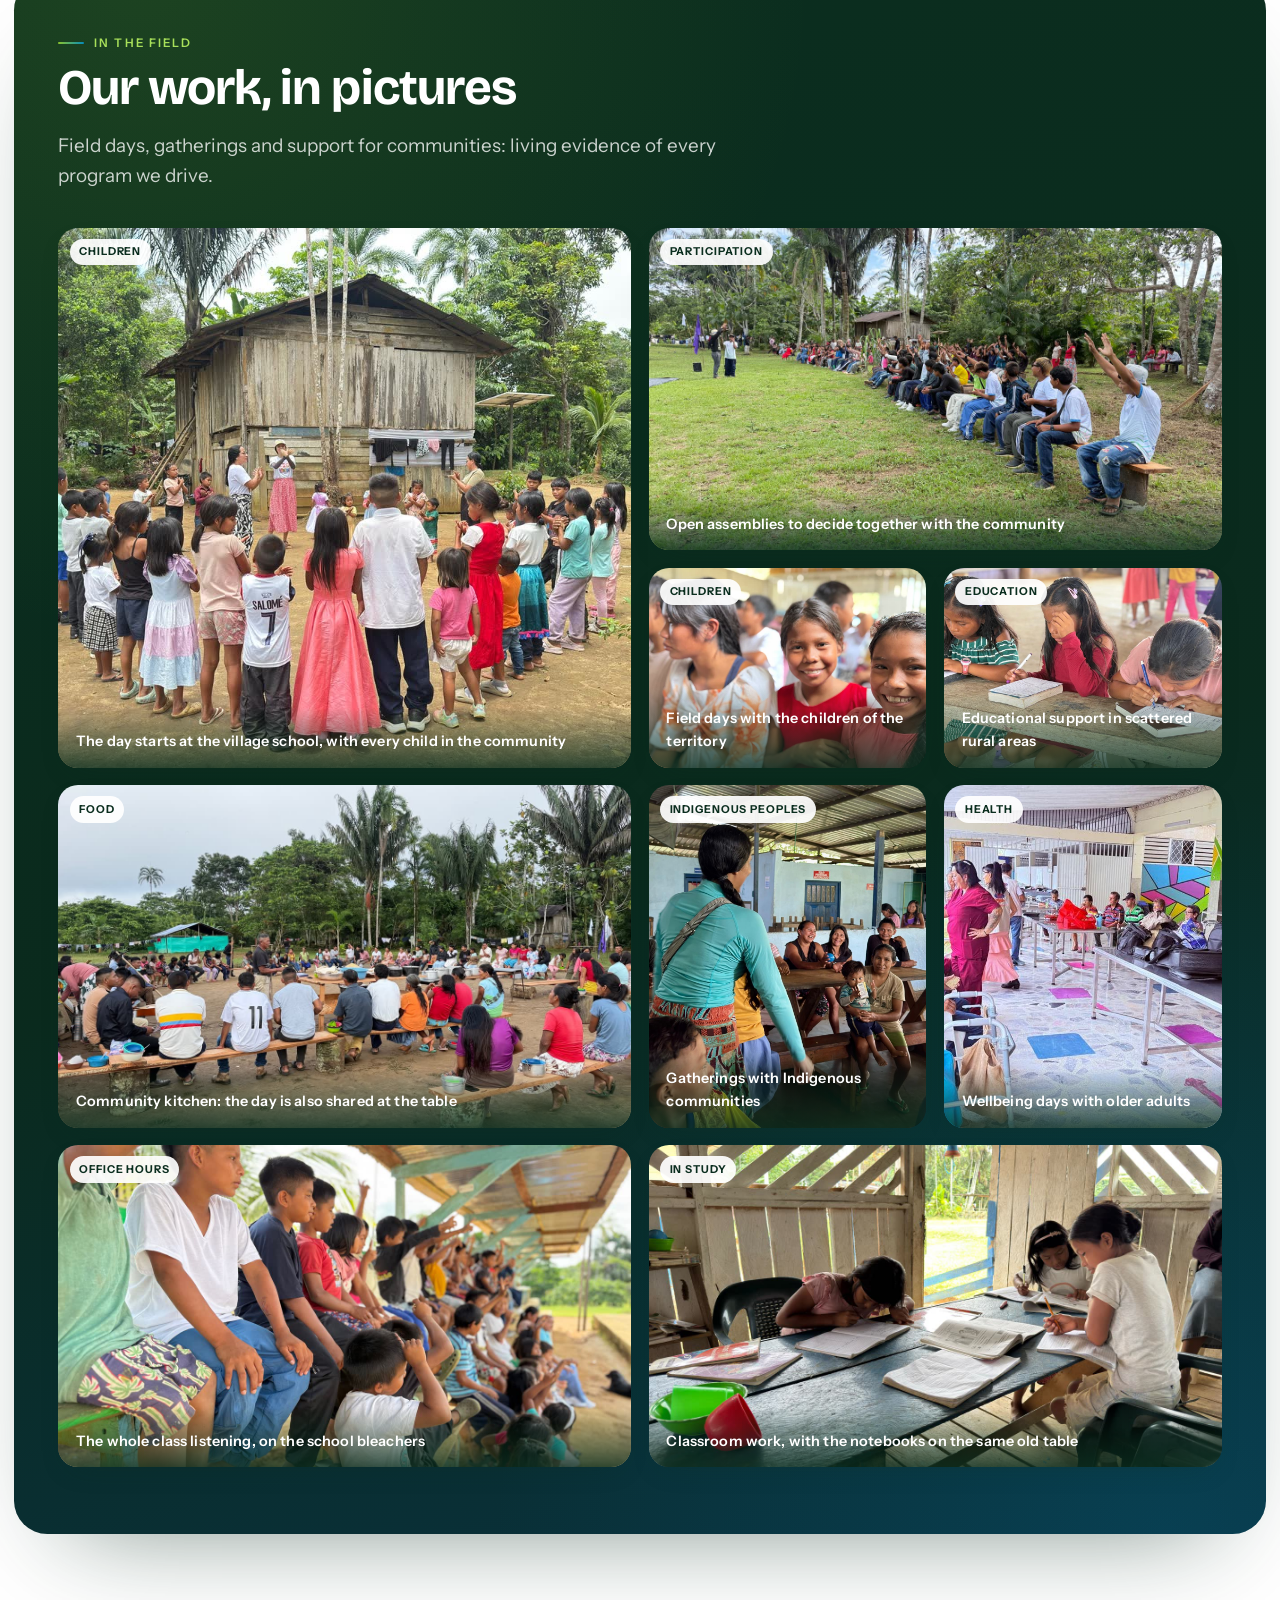
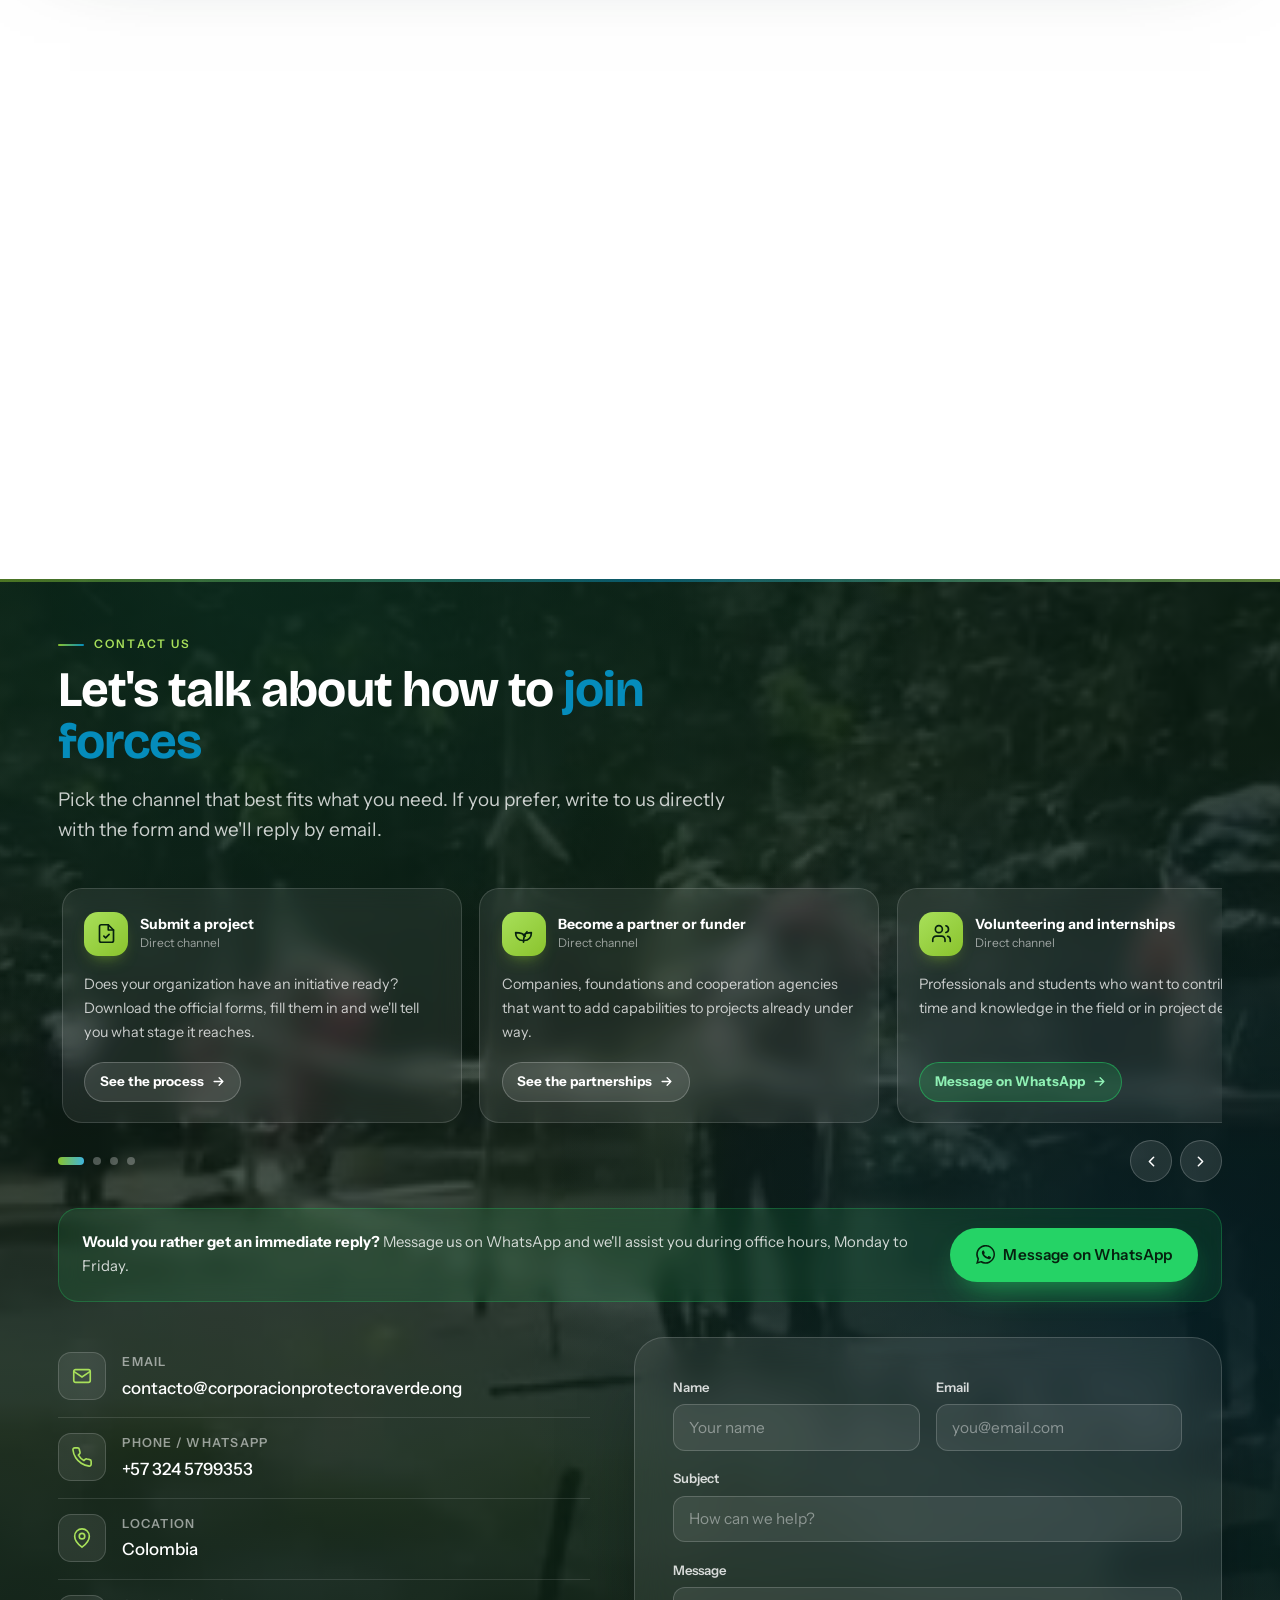
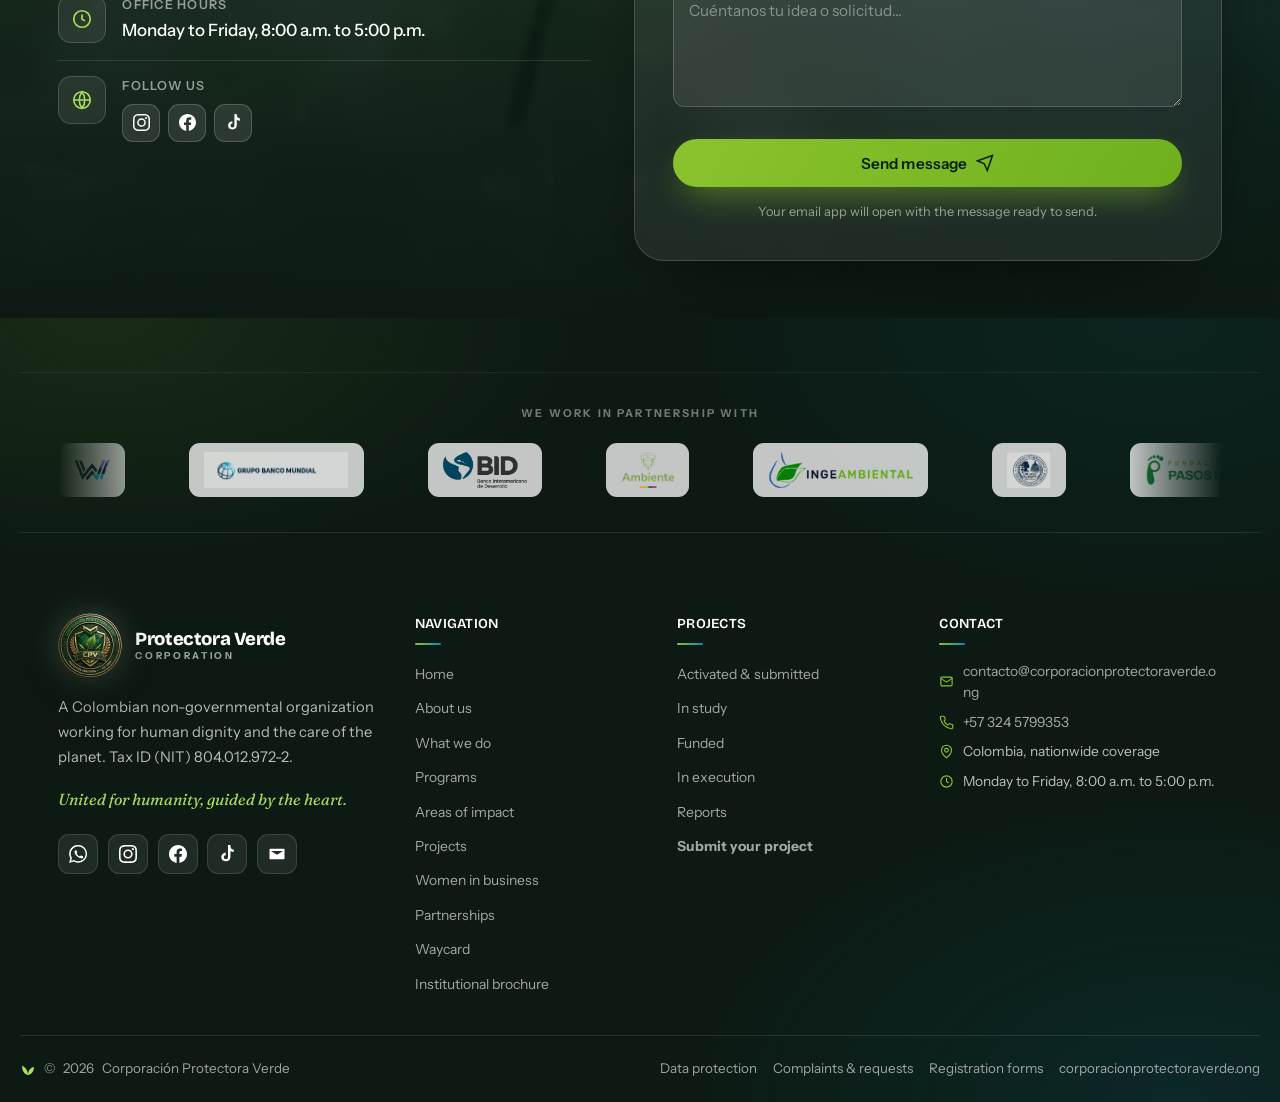
==== commit 2a202a21: "Sacar a 360 Group y devolver a Black Embassy Intercambio pedido por la Corporación, el inverso del q" ====
--- a/index.html
+++ b/index.html
@@ -266,7 +266,7 @@
       <h2 class="h-sec">Aliados que <span class="accent">confían</span></h2>
       <p class="lead">Sumamos capacidades con organizaciones e instituciones comprometidas con el desarrollo humano y sostenible.</p>
     </div>
-    <div class="marquee reveal d1"><div class="marquee-pista"><a href="https://waycard.app/" target="_blank" rel="noopener"><img src="img/waycard.png" alt="Waycard" loading="lazy"/></a><a href="https://www.bancomundial.org/ext/es/home" target="_blank" rel="noopener"><img src="img/asset-dcfaf648dc.png" alt="Grupo Banco Mundial" loading="lazy"/></a><a href="https://www.iadb.org/es" target="_blank" rel="noopener"><img src="img/asset-aedf7753a2.png" alt="Banco Interamericano de Desarrollo" loading="lazy"/></a><a href="https://www.minambiente.gov.co" target="_blank" rel="noopener"><img src="img/minambiente.png" alt="Ministerio de Ambiente y Desarrollo Sostenible" loading="lazy"/></a><a href="alianzas.html"><img src="img/asset-ddf801b5d7.png" alt="Ingeambiental Ltda" loading="lazy"/></a><a href="alianzas.html"><img src="img/proyectos-360.png" alt="Proyectos 360 Group" loading="lazy"/></a><a href="alianzas.html#alianzas"><img src="img/pasos-futuro.png" alt="Fundación Pasos para el Futuro" loading="lazy"/></a><a href="https://www.lacasadeldidactico.com" target="_blank" rel="noopener"><img src="img/casa-didactico.png" alt="La Casa del Didáctico y Tecnológica" loading="lazy"/></a><a href="proyectos.html#aprobados"><img src="img/gea.png" alt="Grupo Empresarial GEA" loading="lazy"/></a><a href="proyectos.html#aprobados"><img src="img/funcredes.png" alt="Fundación Funcredes" loading="lazy"/></a><a href="https://waycard.app/" target="_blank" rel="noopener"><img src="img/waycard.png" alt="Waycard" loading="lazy"/></a><a href="https://www.bancomundial.org/ext/es/home" target="_blank" rel="noopener"><img src="img/asset-dcfaf648dc.png" alt="Grupo Banco Mundial" loading="lazy"/></a><a href="https://www.iadb.org/es" target="_blank" rel="noopener"><img src="img/asset-aedf7753a2.png" alt="Banco Interamericano de Desarrollo" loading="lazy"/></a><a href="https://www.minambiente.gov.co" target="_blank" rel="noopener"><img src="img/minambiente.png" alt="Ministerio de Ambiente y Desarrollo Sostenible" loading="lazy"/></a><a href="alianzas.html"><img src="img/asset-ddf801b5d7.png" alt="Ingeambiental Ltda" loading="lazy"/></a><a href="alianzas.html"><img src="img/proyectos-360.png" alt="Proyectos 360 Group" loading="lazy"/></a><a href="alianzas.html#alianzas"><img src="img/pasos-futuro.png" alt="Fundación Pasos para el Futuro" loading="lazy"/></a><a href="https://www.lacasadeldidactico.com" target="_blank" rel="noopener"><img src="img/casa-didactico.png" alt="La Casa del Didáctico y Tecnológica" loading="lazy"/></a><a href="proyectos.html#aprobados"><img src="img/gea.png" alt="Grupo Empresarial GEA" loading="lazy"/></a><a href="proyectos.html#aprobados"><img src="img/funcredes.png" alt="Fundación Funcredes" loading="lazy"/></a></div></div>
+    <div class="marquee reveal d1"><div class="marquee-pista"><a href="https://waycard.app/" target="_blank" rel="noopener"><img src="img/waycard.png" alt="Waycard" loading="lazy"/></a><a href="https://www.bancomundial.org/ext/es/home" target="_blank" rel="noopener"><img src="img/asset-dcfaf648dc.png" alt="Grupo Banco Mundial" loading="lazy"/></a><a href="https://www.iadb.org/es" target="_blank" rel="noopener"><img src="img/asset-aedf7753a2.png" alt="Banco Interamericano de Desarrollo" loading="lazy"/></a><a href="https://www.minambiente.gov.co" target="_blank" rel="noopener"><img src="img/minambiente.png" alt="Ministerio de Ambiente y Desarrollo Sostenible" loading="lazy"/></a><a href="alianzas.html"><img src="img/asset-ddf801b5d7.png" alt="Ingeambiental Ltda" loading="lazy"/></a><a href="https://www.blackembassy.org" target="_blank" rel="noopener"><img src="img/asset-73784ad43a.png" alt="Black Embassy ONG" loading="lazy"/></a><a href="alianzas.html#alianzas"><img src="img/pasos-futuro.png" alt="Fundación Pasos para el Futuro" loading="lazy"/></a><a href="https://www.lacasadeldidactico.com" target="_blank" rel="noopener"><img src="img/casa-didactico.png" alt="La Casa del Didáctico y Tecnológica" loading="lazy"/></a><a href="proyectos.html#aprobados"><img src="img/gea.png" alt="Grupo Empresarial GEA" loading="lazy"/></a><a href="proyectos.html#aprobados"><img src="img/funcredes.png" alt="Fundación Funcredes" loading="lazy"/></a><a href="https://waycard.app/" target="_blank" rel="noopener"><img src="img/waycard.png" alt="Waycard" loading="lazy"/></a><a href="https://www.bancomundial.org/ext/es/home" target="_blank" rel="noopener"><img src="img/asset-dcfaf648dc.png" alt="Grupo Banco Mundial" loading="lazy"/></a><a href="https://www.iadb.org/es" target="_blank" rel="noopener"><img src="img/asset-aedf7753a2.png" alt="Banco Interamericano de Desarrollo" loading="lazy"/></a><a href="https://www.minambiente.gov.co" target="_blank" rel="noopener"><img src="img/minambiente.png" alt="Ministerio de Ambiente y Desarrollo Sostenible" loading="lazy"/></a><a href="alianzas.html"><img src="img/asset-ddf801b5d7.png" alt="Ingeambiental Ltda" loading="lazy"/></a><a href="https://www.blackembassy.org" target="_blank" rel="noopener"><img src="img/asset-73784ad43a.png" alt="Black Embassy ONG" loading="lazy"/></a><a href="alianzas.html#alianzas"><img src="img/pasos-futuro.png" alt="Fundación Pasos para el Futuro" loading="lazy"/></a><a href="https://www.lacasadeldidactico.com" target="_blank" rel="noopener"><img src="img/casa-didactico.png" alt="La Casa del Didáctico y Tecnológica" loading="lazy"/></a><a href="proyectos.html#aprobados"><img src="img/gea.png" alt="Grupo Empresarial GEA" loading="lazy"/></a><a href="proyectos.html#aprobados"><img src="img/funcredes.png" alt="Fundación Funcredes" loading="lazy"/></a></div></div>
   <div class="wc-ruta reveal d3">
       <span class="wc-ruta-tx"><img src="img/waycard.png" alt="Waycard"/><span><b>Waycard, nuestra alianza tecnológica</b><span>Billetera digital con tarjeta. La Corporación tiene la suya dentro de la aplicación y la usa para mover recursos hacia los programas. La descarga es gratuita.</span></span></span>
       <div class="wc-tiendas"><a class="wc-tienda" href="https://play.google.com/store/apps/details?id=com.waynance.waycard" target="_blank" rel="noopener"><svg viewBox="0 0 24 24" aria-hidden="true"><path d="M22.02 13.3 18.1 15.52l-3.52-3.5 3.55-3.52 3.89 2.2a1.49 1.49 0 0 1 0 2.6ZM1.34.92a1.49 1.49 0 0 0-.11.57v21.02c0 .22.04.42.12.6l11.15-11.09L1.34.92Zm12.2 10.07 3.26-3.24L3.45.2a1.47 1.47 0 0 0-.95-.18l11.04 10.97Zm0 2.06-11 10.94c.3.03.62-.02.91-.19l13.32-7.54-3.23-3.21Z"/></svg><span><small>Descárgala en</small><b>Google Play</b></span></a><a class="wc-tienda" href="https://apps.apple.com/co/app/waycard/id6755763251" target="_blank" rel="noopener"><svg viewBox="0 0 24 24" aria-hidden="true"><path d="M12.15 6.9c-.95 0-2.42-1.08-3.96-1.04-2.04.03-3.91 1.18-4.96 3.01-2.12 3.68-.55 9.1 1.52 12.09 1.01 1.45 2.2 3.09 3.79 3.04 1.52-.07 2.09-.99 3.93-.99 1.84 0 2.35.99 3.96.95 1.64-.03 2.68-1.48 3.68-2.95 1.16-1.69 1.64-3.32 1.66-3.41-.04-.02-3.18-1.23-3.22-4.86-.03-3.04 2.48-4.5 2.6-4.56-1.43-2.09-3.63-2.33-4.39-2.38-2-.15-3.68 1.09-4.61 1.09ZM15.53 3.83c.84-1.01 1.4-2.43 1.25-3.83-1.21.05-2.67.8-3.54 1.82-.78.9-1.45 2.34-1.27 3.71 1.34.11 2.72-.69 3.56-1.7Z"/></svg><span><small>Descárgala en</small><b>App Store</b></span></a></div>
@@ -345,7 +345,7 @@
 <footer class="footer">
   <div class="wrap f-aliados">
     <p>Trabajamos en red con</p>
-    <div class="marquee "><div class="marquee-pista"><a href="https://waycard.app/" target="_blank" rel="noopener"><img src="img/waycard.png" alt="Waycard" loading="lazy"/></a><a href="https://www.bancomundial.org/ext/es/home" target="_blank" rel="noopener"><img src="img/asset-dcfaf648dc.png" alt="Grupo Banco Mundial" loading="lazy"/></a><a href="https://www.iadb.org/es" target="_blank" rel="noopener"><img src="img/asset-aedf7753a2.png" alt="Banco Interamericano de Desarrollo" loading="lazy"/></a><a href="https://www.minambiente.gov.co" target="_blank" rel="noopener"><img src="img/minambiente.png" alt="Ministerio de Ambiente y Desarrollo Sostenible" loading="lazy"/></a><a href="alianzas.html"><img src="img/asset-ddf801b5d7.png" alt="Ingeambiental Ltda" loading="lazy"/></a><a href="alianzas.html"><img src="img/proyectos-360.png" alt="Proyectos 360 Group" loading="lazy"/></a><a href="alianzas.html#alianzas"><img src="img/pasos-futuro.png" alt="Fundación Pasos para el Futuro" loading="lazy"/></a><a href="https://www.lacasadeldidactico.com" target="_blank" rel="noopener"><img src="img/casa-didactico.png" alt="La Casa del Didáctico y Tecnológica" loading="lazy"/></a><a href="proyectos.html#aprobados"><img src="img/gea.png" alt="Grupo Empresarial GEA" loading="lazy"/></a><a href="proyectos.html#aprobados"><img src="img/funcredes.png" alt="Fundación Funcredes" loading="lazy"/></a><a href="https://waycard.app/" target="_blank" rel="noopener"><img src="img/waycard.png" alt="Waycard" loading="lazy"/></a><a href="https://www.bancomundial.org/ext/es/home" target="_blank" rel="noopener"><img src="img/asset-dcfaf648dc.png" alt="Grupo Banco Mundial" loading="lazy"/></a><a href="https://www.iadb.org/es" target="_blank" rel="noopener"><img src="img/asset-aedf7753a2.png" alt="Banco Interamericano de Desarrollo" loading="lazy"/></a><a href="https://www.minambiente.gov.co" target="_blank" rel="noopener"><img src="img/minambiente.png" alt="Ministerio de Ambiente y Desarrollo Sostenible" loading="lazy"/></a><a href="alianzas.html"><img src="img/asset-ddf801b5d7.png" alt="Ingeambiental Ltda" loading="lazy"/></a><a href="alianzas.html"><img src="img/proyectos-360.png" alt="Proyectos 360 Group" loading="lazy"/></a><a href="alianzas.html#alianzas"><img src="img/pasos-futuro.png" alt="Fundación Pasos para el Futuro" loading="lazy"/></a><a href="https://www.lacasadeldidactico.com" target="_blank" rel="noopener"><img src="img/casa-didactico.png" alt="La Casa del Didáctico y Tecnológica" loading="lazy"/></a><a href="proyectos.html#aprobados"><img src="img/gea.png" alt="Grupo Empresarial GEA" loading="lazy"/></a><a href="proyectos.html#aprobados"><img src="img/funcredes.png" alt="Fundación Funcredes" loading="lazy"/></a></div></div>
+    <div class="marquee "><div class="marquee-pista"><a href="https://waycard.app/" target="_blank" rel="noopener"><img src="img/waycard.png" alt="Waycard" loading="lazy"/></a><a href="https://www.bancomundial.org/ext/es/home" target="_blank" rel="noopener"><img src="img/asset-dcfaf648dc.png" alt="Grupo Banco Mundial" loading="lazy"/></a><a href="https://www.iadb.org/es" target="_blank" rel="noopener"><img src="img/asset-aedf7753a2.png" alt="Banco Interamericano de Desarrollo" loading="lazy"/></a><a href="https://www.minambiente.gov.co" target="_blank" rel="noopener"><img src="img/minambiente.png" alt="Ministerio de Ambiente y Desarrollo Sostenible" loading="lazy"/></a><a href="alianzas.html"><img src="img/asset-ddf801b5d7.png" alt="Ingeambiental Ltda" loading="lazy"/></a><a href="https://www.blackembassy.org" target="_blank" rel="noopener"><img src="img/asset-73784ad43a.png" alt="Black Embassy ONG" loading="lazy"/></a><a href="alianzas.html#alianzas"><img src="img/pasos-futuro.png" alt="Fundación Pasos para el Futuro" loading="lazy"/></a><a href="https://www.lacasadeldidactico.com" target="_blank" rel="noopener"><img src="img/casa-didactico.png" alt="La Casa del Didáctico y Tecnológica" loading="lazy"/></a><a href="proyectos.html#aprobados"><img src="img/gea.png" alt="Grupo Empresarial GEA" loading="lazy"/></a><a href="proyectos.html#aprobados"><img src="img/funcredes.png" alt="Fundación Funcredes" loading="lazy"/></a><a href="https://waycard.app/" target="_blank" rel="noopener"><img src="img/waycard.png" alt="Waycard" loading="lazy"/></a><a href="https://www.bancomundial.org/ext/es/home" target="_blank" rel="noopener"><img src="img/asset-dcfaf648dc.png" alt="Grupo Banco Mundial" loading="lazy"/></a><a href="https://www.iadb.org/es" target="_blank" rel="noopener"><img src="img/asset-aedf7753a2.png" alt="Banco Interamericano de Desarrollo" loading="lazy"/></a><a href="https://www.minambiente.gov.co" target="_blank" rel="noopener"><img src="img/minambiente.png" alt="Ministerio de Ambiente y Desarrollo Sostenible" loading="lazy"/></a><a href="alianzas.html"><img src="img/asset-ddf801b5d7.png" alt="Ingeambiental Ltda" loading="lazy"/></a><a href="https://www.blackembassy.org" target="_blank" rel="noopener"><img src="img/asset-73784ad43a.png" alt="Black Embassy ONG" loading="lazy"/></a><a href="alianzas.html#alianzas"><img src="img/pasos-futuro.png" alt="Fundación Pasos para el Futuro" loading="lazy"/></a><a href="https://www.lacasadeldidactico.com" target="_blank" rel="noopener"><img src="img/casa-didactico.png" alt="La Casa del Didáctico y Tecnológica" loading="lazy"/></a><a href="proyectos.html#aprobados"><img src="img/gea.png" alt="Grupo Empresarial GEA" loading="lazy"/></a><a href="proyectos.html#aprobados"><img src="img/funcredes.png" alt="Fundación Funcredes" loading="lazy"/></a></div></div>
   </div>
   <div class="wrap ftop">
     <div class="fbrand">
